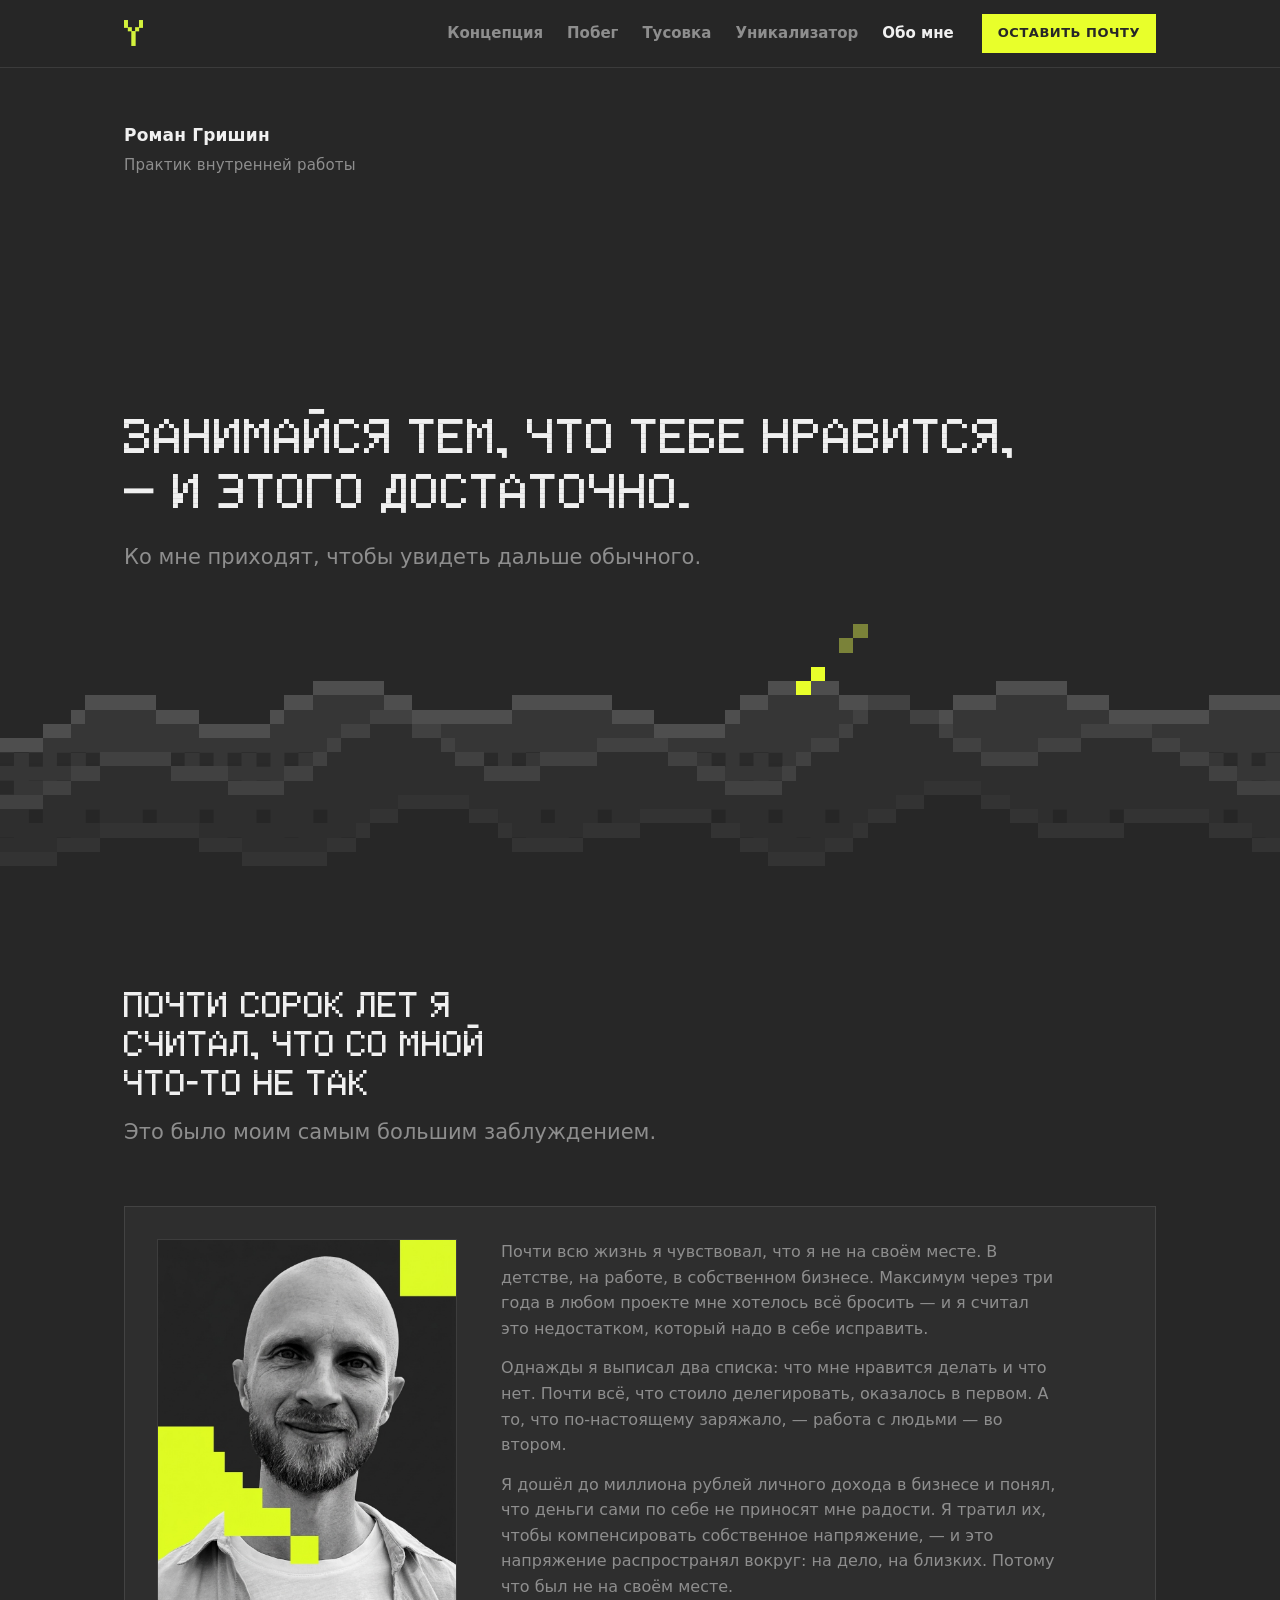
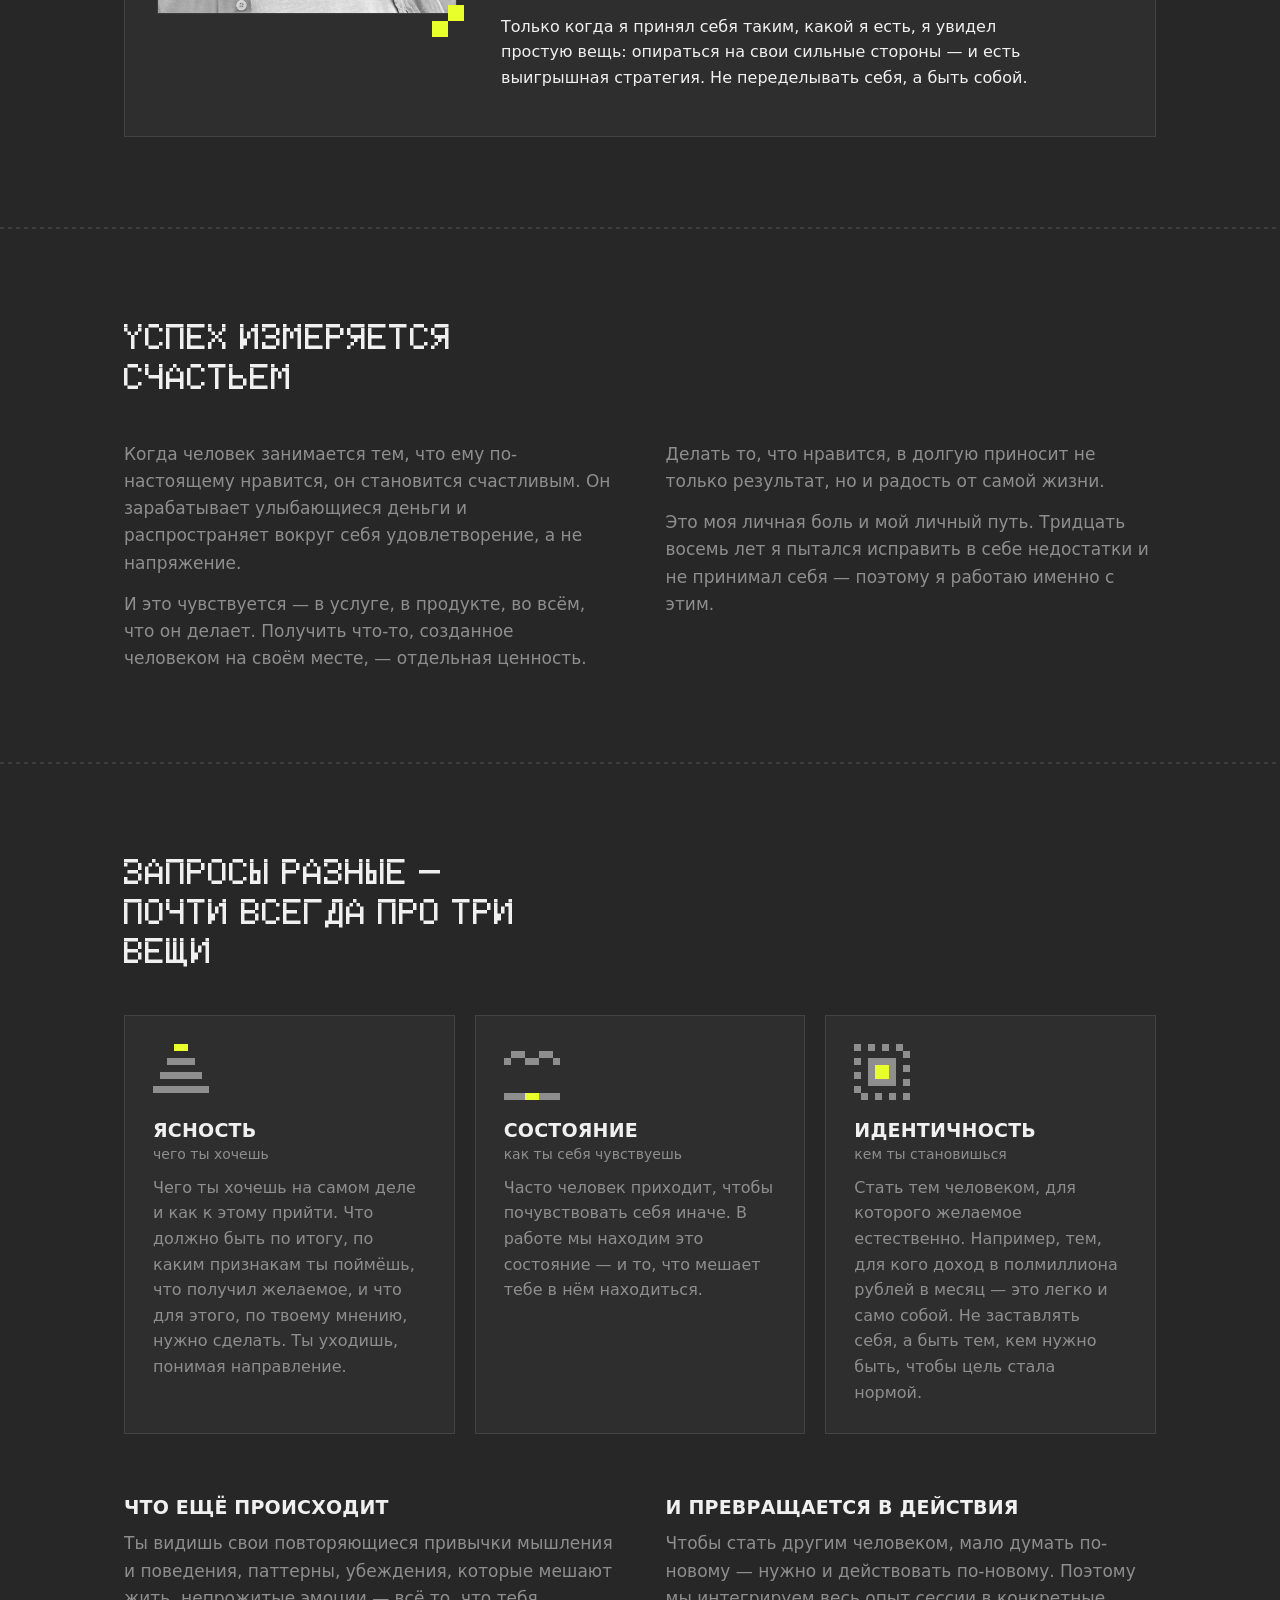
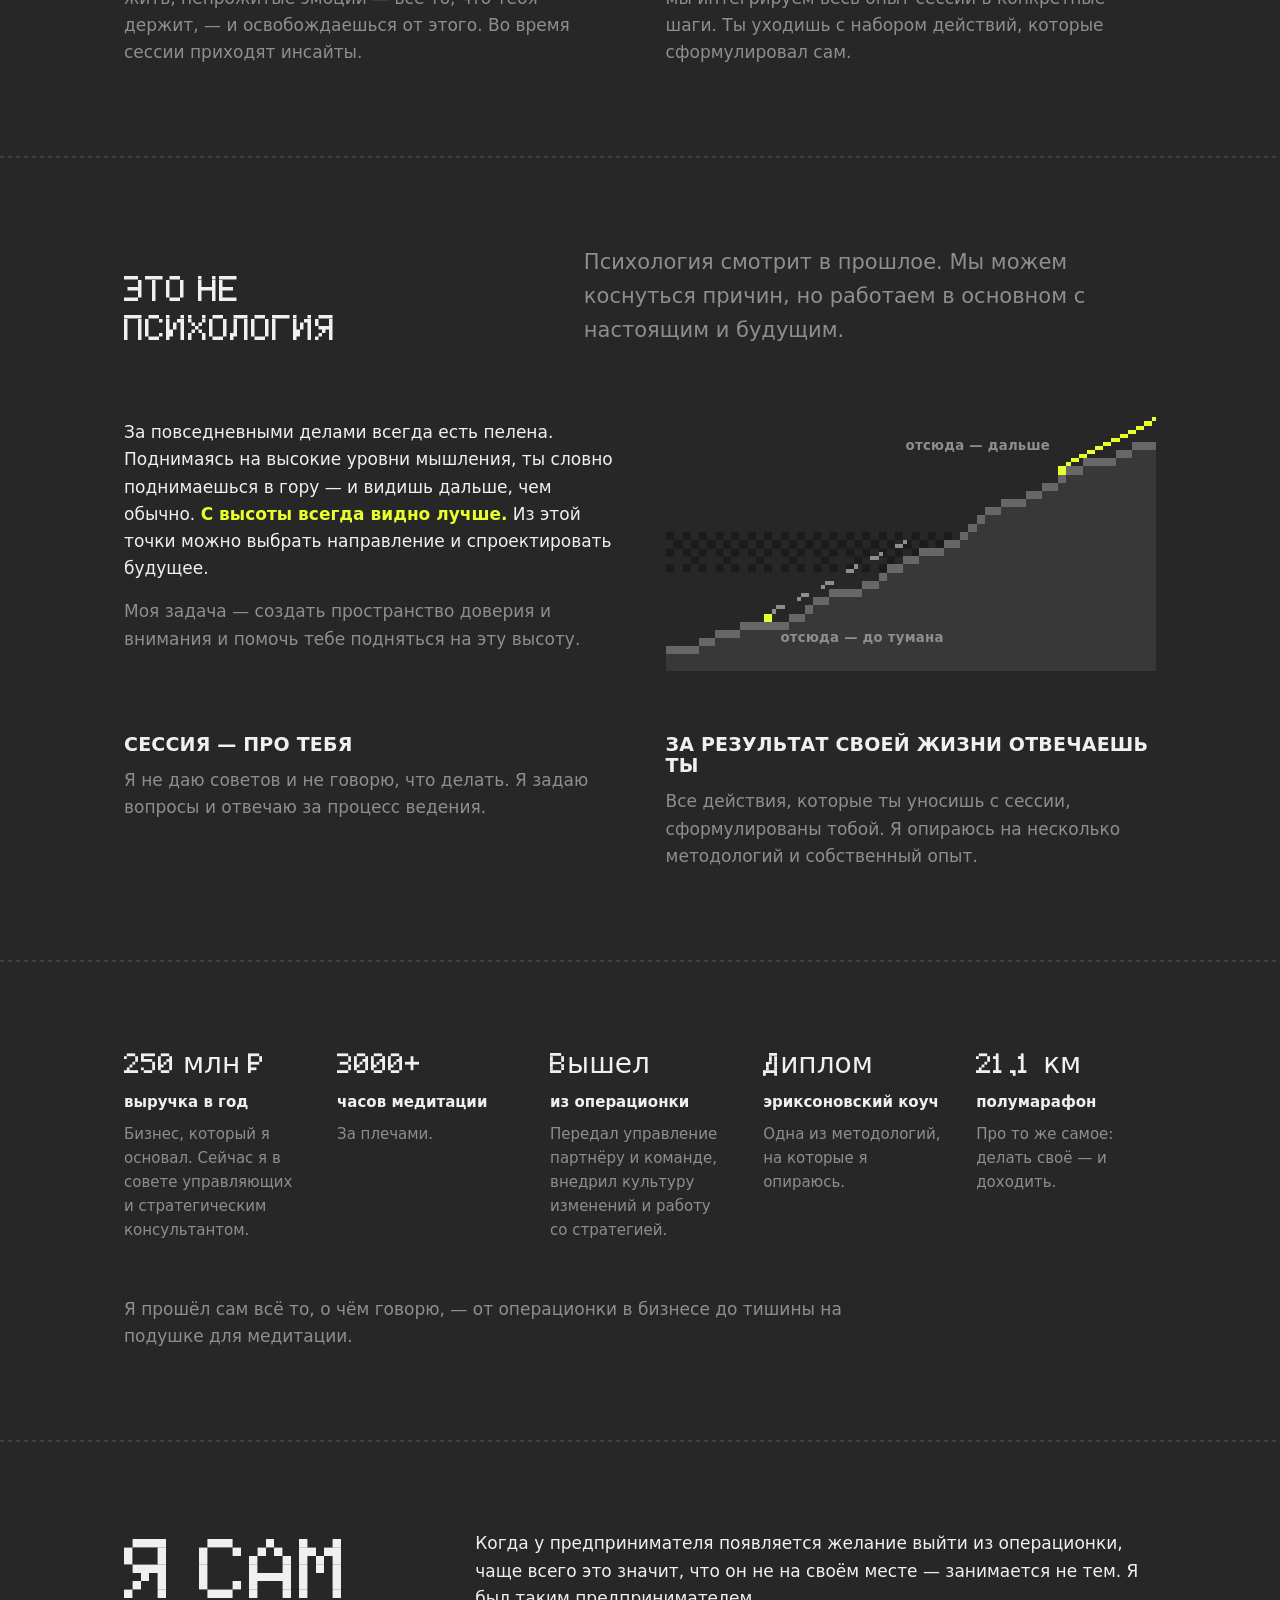
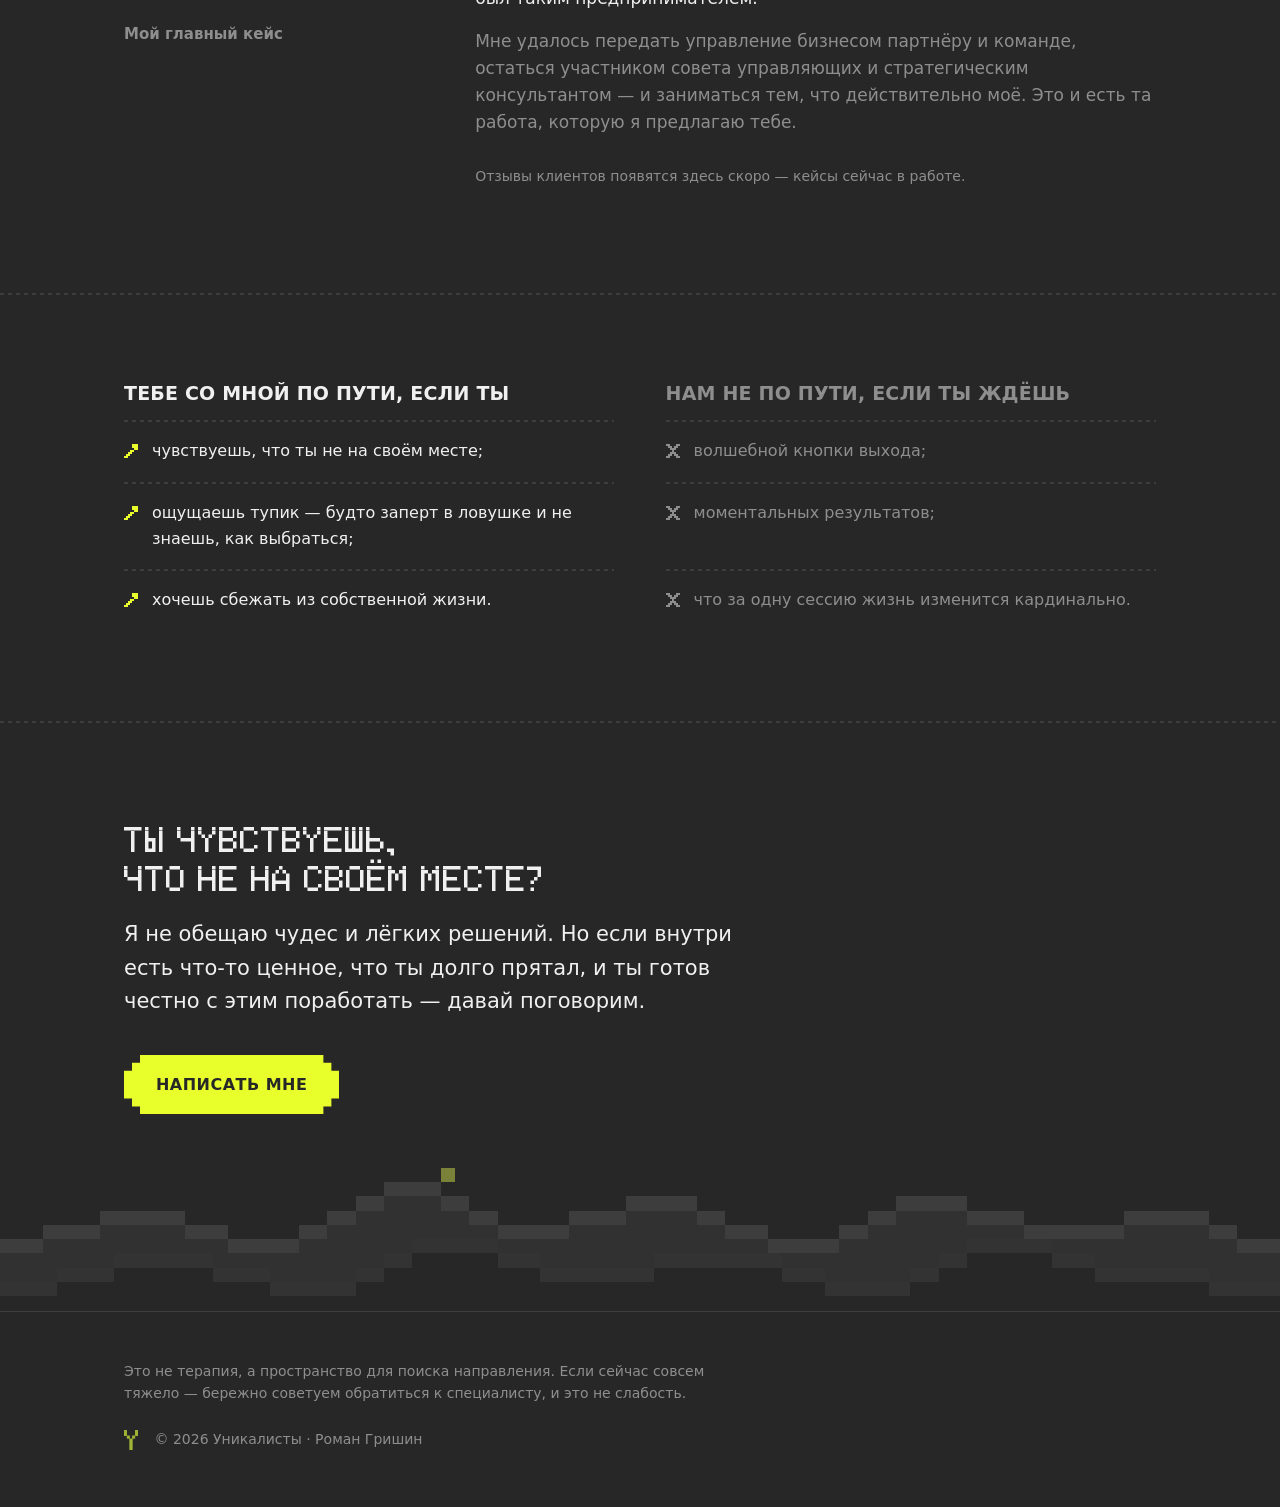
==== about.html @ 63da31bb "Свой шрифт заголовков вместо Manrope, тело — system-ui Unicalist Display: прописные кириллицы, цифры" ====
<!DOCTYPE html>
<html lang="ru">
<head>
  <meta charset="UTF-8">
  <script>document.documentElement.className += " js";</script>
  <meta name="viewport" content="width=device-width, initial-scale=1">
  <title>Как со мной можно поработать — Роман Гришин · Уникалисты</title>
  <meta name="description" content="Роман Гришин — обо мне и о том, что человек получает в работе со мной: ясность, состояние, идентичность. Без обещаний чудес.">
  <link rel="canonical" href="https://unicalist.com/about.html">
  <meta property="og:type" content="website">
  <meta property="og:site_name" content="Уникалисты">
  <meta property="og:locale" content="ru_RU">
  <meta property="og:url" content="https://unicalist.com/about.html">
  <meta property="og:title" content="Как со мной можно поработать — Роман Гришин">
  <meta property="og:description" content="Роман Гришин — обо мне и о том, что человек получает в работе со мной: ясность, состояние, идентичность. Без обещаний чудес.">
  <meta property="og:image" content="https://unicalist.com/assets/og-about.png">
  <meta property="og:image:width" content="1200">
  <meta property="og:image:height" content="630">
  <meta property="og:image:alt" content="Занимайся тем, что тебе нравится, — и этого достаточно. Роман Гришин.">
  <meta name="twitter:card" content="summary_large_image">
  <link rel="icon" type="image/png" href="assets/y-acid.png">
  <link rel="preload" href="assets/UnicalistDisplay.woff2" as="font" type="font/woff2" crossorigin>
  <link rel="stylesheet" href="styles.css">
</head>
<body class="page-about">

  <nav class="nav" aria-label="Главная навигация">
    <div class="nav-in">
      <a class="nav-logo" href="index.html" aria-label="Уникалисты — на главную">
        <img src="assets/y-acid.png" alt="Уникалисты">
      </a>
      <button class="nav-toggle" type="button" aria-expanded="false" aria-controls="nav-links">
        <svg class="i-open" viewBox="0 0 5 5" shape-rendering="crispEdges" fill="currentColor" aria-hidden="true" focusable="false"><rect x="0" y="0" width="1" height="1"/><rect x="1" y="0" width="1" height="1"/><rect x="2" y="0" width="1" height="1"/><rect x="3" y="0" width="1" height="1"/><rect x="4" y="0" width="1" height="1"/><rect x="0" y="2" width="1" height="1"/><rect x="1" y="2" width="1" height="1"/><rect x="2" y="2" width="1" height="1"/><rect x="3" y="2" width="1" height="1"/><rect x="4" y="2" width="1" height="1"/><rect x="0" y="4" width="1" height="1"/><rect x="1" y="4" width="1" height="1"/><rect x="2" y="4" width="1" height="1"/><rect x="3" y="4" width="1" height="1"/><rect x="4" y="4" width="1" height="1"/></svg>
        <svg class="i-close" viewBox="0 0 5 5" shape-rendering="crispEdges" fill="currentColor" aria-hidden="true" focusable="false"><rect x="0" y="0" width="1" height="1"/><rect x="4" y="0" width="1" height="1"/><rect x="1" y="1" width="1" height="1"/><rect x="3" y="1" width="1" height="1"/><rect x="2" y="2" width="1" height="1"/><rect x="1" y="3" width="1" height="1"/><rect x="3" y="3" width="1" height="1"/><rect x="0" y="4" width="1" height="1"/><rect x="4" y="4" width="1" height="1"/></svg>
        <span class="sr-only">Меню</span>
      </button>
      <div class="nav-links" id="nav-links">
        <a href="index.html#concept">Концепция</a>
        <a href="index.html#escape">Побег</a>
        <a href="index.html#crew">Тусовка</a>
        <a href="index.html#unikalizator">Уникализатор</a>
        <a href="about.html" aria-current="page">Обо мне</a>
      </div>
      <a class="nav-cta" href="email.html">Оставить почту</a>
    </div>
  </nav>

  <!-- ── Шапка ──
       Плашки-надзаголовка нет: страница подписана мелким блоком слева сверху,
       заголовок стоит внизу, на горах. Разные секции начинаются по-разному. -->
  <header class="about-hero">
    <div class="about-hero__scene" aria-hidden="true">
      <svg viewBox="0 0 1440 320" preserveAspectRatio="none" shape-rendering="crispEdges" focusable="false">
<defs><pattern id="d6" width="64" height="64" patternUnits="userSpaceOnUse"><rect x="0" y="0" width="16" height="16"/><rect x="32" y="0" width="16" height="16"/><rect x="16" y="16" width="16" height="16"/><rect x="0" y="32" width="16" height="16"/><rect x="32" y="32" width="16" height="16"/><rect x="48" y="48" width="16" height="16"/></pattern><pattern id="d3" width="64" height="64" patternUnits="userSpaceOnUse"><rect x="0" y="0" width="16" height="16"/><rect x="32" y="0" width="16" height="16"/><rect x="32" y="32" width="16" height="16"/></pattern><pattern id="d1" width="64" height="64" patternUnits="userSpaceOnUse"><rect x="0" y="0" width="16" height="16"/></pattern></defs>
<path d="M0,[base64]" fill="#363636"/>
<g fill="#4e4e4e"><rect x="0" y="144" width="48" height="16"/><rect x="48" y="128" width="32" height="16"/><rect x="80" y="112" width="16" height="16"/><rect x="96" y="96" width="80" height="16"/><rect x="176" y="112" width="48" height="16"/><rect x="224" y="128" width="80" height="16"/><rect x="304" y="112" width="16" height="16"/><rect x="320" y="96" width="32" height="16"/><rect x="352" y="80" width="80" height="16"/><rect x="432" y="96" width="32" height="16"/><rect x="464" y="112" width="112" height="16"/><rect x="576" y="96" width="112" height="16"/><rect x="688" y="112" width="48" height="16"/><rect x="736" y="128" width="80" height="16"/><rect x="816" y="112" width="16" height="16"/><rect x="832" y="96" width="32" height="16"/><rect x="864" y="80" width="80" height="16"/><rect x="944" y="96" width="48" height="16"/><rect x="992" y="112" width="80" height="16"/><rect x="1072" y="96" width="48" height="16"/><rect x="1120" y="80" width="80" height="16"/><rect x="1200" y="96" width="48" height="16"/><rect x="1248" y="112" width="112" height="16"/><rect x="1360" y="96" width="80" height="16"/></g>
<g fill="#8e8e8e" opacity=".22">
<rect x="0" y="160" width="1440" height="16" fill="url(#d6)"/>
<rect x="0" y="176" width="1440" height="16" fill="url(#d3)"/>
<rect x="0" y="192" width="1440" height="16" fill="url(#d1)"/>
</g>
<path d="M0,[base64]" fill="#2e2e2e"/>
<g fill="#414141"><rect x="0" y="208" width="48" height="16"/><rect x="48" y="192" width="32" height="16"/><rect x="80" y="176" width="32" height="16"/><rect x="112" y="160" width="80" height="16"/><rect x="192" y="176" width="64" height="16"/><rect x="256" y="192" width="64" height="16"/><rect x="320" y="176" width="32" height="16"/><rect x="352" y="160" width="16" height="16"/><rect x="368" y="144" width="16" height="16"/><rect x="384" y="128" width="32" height="16"/><rect x="416" y="112" width="48" height="16"/><rect x="464" y="128" width="32" height="16"/><rect x="496" y="144" width="16" height="16"/><rect x="512" y="160" width="32" height="16"/><rect x="544" y="176" width="64" height="16"/><rect x="608" y="160" width="64" height="16"/><rect x="672" y="144" width="80" height="16"/><rect x="752" y="160" width="32" height="16"/><rect x="784" y="176" width="32" height="16"/><rect x="816" y="192" width="64" height="16"/><rect x="880" y="176" width="16" height="16"/><rect x="896" y="160" width="16" height="16"/><rect x="912" y="144" width="32" height="16"/><rect x="944" y="128" width="16" height="16"/><rect x="960" y="112" width="16" height="16"/><rect x="976" y="96" width="48" height="16"/><rect x="1024" y="112" width="32" height="16"/><rect x="1056" y="128" width="16" height="16"/><rect x="1072" y="144" width="32" height="16"/><rect x="1104" y="160" width="64" height="16"/><rect x="1168" y="144" width="48" height="16"/><rect x="1216" y="128" width="80" height="16"/><rect x="1296" y="144" width="32" height="16"/><rect x="1328" y="160" width="32" height="16"/><rect x="1360" y="176" width="32" height="16"/><rect x="1392" y="192" width="48" height="16"/></g>
<g fill="#8e8e8e" opacity=".16">
<rect x="0" y="224" width="1440" height="16" fill="url(#d3)"/>
<rect x="0" y="240" width="1440" height="16" fill="url(#d1)"/>
</g>
<path d="M0,[base64]" fill="#272727"/>
<g fill="#333333"><rect x="0" y="272" width="64" height="16"/><rect x="64" y="256" width="48" height="16"/><rect x="112" y="240" width="112" height="16"/><rect x="224" y="256" width="48" height="16"/><rect x="272" y="272" width="96" height="16"/><rect x="368" y="256" width="32" height="16"/><rect x="400" y="240" width="16" height="16"/><rect x="416" y="224" width="32" height="16"/><rect x="448" y="208" width="80" height="16"/><rect x="528" y="224" width="32" height="16"/><rect x="560" y="240" width="16" height="16"/><rect x="576" y="256" width="80" height="16"/><rect x="656" y="240" width="64" height="16"/><rect x="720" y="224" width="80" height="16"/><rect x="800" y="240" width="32" height="16"/><rect x="832" y="256" width="32" height="16"/><rect x="864" y="272" width="64" height="16"/><rect x="928" y="256" width="32" height="16"/><rect x="960" y="240" width="16" height="16"/><rect x="976" y="224" width="32" height="16"/><rect x="1008" y="208" width="32" height="16"/><rect x="1040" y="192" width="64" height="16"/><rect x="1104" y="208" width="32" height="16"/><rect x="1136" y="224" width="32" height="16"/><rect x="1168" y="240" width="96" height="16"/><rect x="1264" y="224" width="96" height="16"/><rect x="1360" y="240" width="48" height="16"/><rect x="1408" y="256" width="32" height="16"/></g>
<g fill="#e8ff2b"><rect x="896" y="80" width="16" height="16"/><rect x="912" y="64" width="16" height="16"/></g>
<g fill="#7a8239"><rect x="944" y="32" width="16" height="16"/><rect x="960" y="16" width="16" height="16"/><rect x="992" y="-16" width="16" height="16"/></g>
      </svg>
    </div>
    <div class="wrap about-hero__in">
      <p class="about-hero__mark">Роман Гришин<span>Практик внутренней работы</span></p>
      <div class="about-hero__body">
        <h1>Занимайся тем, что тебе нравится,<br>— и этого достаточно.</h1>
        <p class="lead">Ко мне приходят, чтобы увидеть дальше обычного.</p>
      </div>
    </div>
  </header>

  <!-- Обо мне: секция открывается самой фразой, без надзаголовка -->
  <section class="section" id="me">
    <div class="wrap">
      <h2 class="statement">Почти сорок лет я считал, что со мной что-то не так</h2>
      <p class="lead muted statement-after">Это было моим самым большим заблуждением.</p>

      <div class="about">
        <div class="about-photo">
          <img src="assets/roman.jpg" alt="Роман Гришин" width="960" height="1200">
        </div>
        <div class="about-text">
          <p>Почти всю жизнь я чувствовал, что я не на своём месте. В детстве, на работе, в собственном бизнесе. Максимум через три года в любом проекте мне хотелось всё бросить — и я считал это недостатком, который надо в себе исправить.</p>
          <p>Однажды я выписал два списка: что мне нравится делать и что нет. Почти всё, что стоило делегировать, оказалось в первом. А то, что по-настоящему заряжало, — работа с людьми — во втором.</p>
          <p>Я дошёл до миллиона рублей личного дохода в бизнесе и понял, что деньги сами по себе не приносят мне радости. Я тратил их, чтобы компенсировать собственное напряжение, — и это напряжение распространял вокруг: на дело, на близких. Потому что был не на своём месте.</p>
          <p>Только когда я принял себя таким, какой я есть, я увидел простую вещь: опираться на свои сильные стороны — и есть выигрышная стратегия. Не переделывать себя, а быть собой.</p>
        </div>
      </div>
    </div>
  </section>

  <!-- Во что я верю: вход — две колонки текста под одной крупной фразой -->
  <section class="section">
    <div class="wrap">
      <h2 class="statement statement--wide">Успех измеряется счастьем</h2>
      <div class="col2 col2--belief">
        <div>
          <p>Когда человек занимается тем, что ему по-настоящему нравится, он становится счастливым. Он зарабатывает улыбающиеся деньги и распространяет вокруг себя удовлетворение, а не напряжение.</p>
          <p>И это чувствуется — в услуге, в продукте, во всём, что он делает. Получить что-то, созданное человеком на своём месте, — отдельная ценность.</p>
        </div>
        <div>
          <p>Делать то, что нравится, в долгую приносит не только результат, но и радость от самой жизни.</p>
          <p>Это моя личная боль и мой личный путь. Тридцать восемь лет я пытался исправить в себе недостатки и не принимал себя — поэтому я работаю именно с этим.</p>
        </div>
      </div>
    </div>
  </section>

  <!-- Три вещи: вход — сразу карточки, фраза уходит вправо от них -->
  <section class="section">
    <div class="wrap">
      <div class="three-open">
        <h2>Запросы разные — почти всегда про три вещи</h2>
      </div>

      <div class="grid grid--3">
        <div class="card">
          <svg class="mark" viewBox="0 0 64 64" shape-rendering="crispEdges" aria-hidden="true" focusable="false"><g fill="currentColor"><rect x="16" y="16" width="8" height="8"/><rect x="24" y="16" width="8" height="8"/><rect x="32" y="16" width="8" height="8"/><rect x="40" y="16" width="8" height="8"/><rect x="8" y="32" width="8" height="8"/><rect x="16" y="32" width="8" height="8"/><rect x="24" y="32" width="8" height="8"/><rect x="32" y="32" width="8" height="8"/><rect x="40" y="32" width="8" height="8"/><rect x="48" y="32" width="8" height="8"/><rect x="0" y="48" width="8" height="8"/><rect x="8" y="48" width="8" height="8"/><rect x="16" y="48" width="8" height="8"/><rect x="24" y="48" width="8" height="8"/><rect x="32" y="48" width="8" height="8"/><rect x="40" y="48" width="8" height="8"/><rect x="48" y="48" width="8" height="8"/><rect x="56" y="48" width="8" height="8"/></g><g fill="#e8ff2b"><rect x="24" y="0" width="8" height="8"/><rect x="32" y="0" width="8" height="8"/></g></svg>
          <h3>Ясность<span>чего ты хочешь</span></h3>
          <p>Чего ты хочешь на самом деле и как к этому прийти. Что должно быть по итогу, по каким признакам ты поймёшь, что получил желаемое, и что для этого, по твоему мнению, нужно сделать. Ты уходишь, понимая направление.</p>
        </div>
        <div class="card">
          <svg class="mark" viewBox="0 0 64 64" shape-rendering="crispEdges" aria-hidden="true" focusable="false"><g fill="currentColor"><rect x="8" y="8" width="8" height="8"/><rect x="16" y="8" width="8" height="8"/><rect x="40" y="8" width="8" height="8"/><rect x="48" y="8" width="8" height="8"/><rect x="0" y="16" width="8" height="8"/><rect x="24" y="16" width="8" height="8"/><rect x="32" y="16" width="8" height="8"/><rect x="56" y="16" width="8" height="8"/><rect x="0" y="56" width="8" height="8"/><rect x="8" y="56" width="8" height="8"/><rect x="16" y="56" width="8" height="8"/><rect x="40" y="56" width="8" height="8"/><rect x="48" y="56" width="8" height="8"/><rect x="56" y="56" width="8" height="8"/></g><g fill="#e8ff2b"><rect x="24" y="56" width="8" height="8"/><rect x="32" y="56" width="8" height="8"/></g></svg>
          <h3>Состояние<span>как ты себя чувствуешь</span></h3>
          <p>Часто человек приходит, чтобы почувствовать себя иначе. В работе мы находим это состояние — и то, что мешает тебе в нём находиться.</p>
        </div>
        <div class="card">
          <svg class="mark" viewBox="0 0 64 64" shape-rendering="crispEdges" aria-hidden="true" focusable="false"><g fill="currentColor"><rect x="0" y="0" width="8" height="8"/><rect x="0" y="16" width="8" height="8"/><rect x="0" y="32" width="8" height="8"/><rect x="0" y="48" width="8" height="8"/><rect x="8" y="56" width="8" height="8"/><rect x="16" y="0" width="8" height="8"/><rect x="16" y="16" width="8" height="8"/><rect x="16" y="24" width="8" height="8"/><rect x="16" y="32" width="8" height="8"/><rect x="16" y="40" width="8" height="8"/><rect x="24" y="16" width="8" height="8"/><rect x="24" y="40" width="8" height="8"/><rect x="24" y="56" width="8" height="8"/><rect x="32" y="0" width="8" height="8"/><rect x="32" y="16" width="8" height="8"/><rect x="32" y="40" width="8" height="8"/><rect x="40" y="16" width="8" height="8"/><rect x="40" y="24" width="8" height="8"/><rect x="40" y="32" width="8" height="8"/><rect x="40" y="40" width="8" height="8"/><rect x="40" y="56" width="8" height="8"/><rect x="48" y="0" width="8" height="8"/><rect x="56" y="8" width="8" height="8"/><rect x="56" y="24" width="8" height="8"/><rect x="56" y="40" width="8" height="8"/><rect x="56" y="56" width="8" height="8"/></g><g fill="#e8ff2b"><rect x="24" y="24" width="8" height="8"/><rect x="24" y="32" width="8" height="8"/><rect x="32" y="24" width="8" height="8"/><rect x="32" y="32" width="8" height="8"/></g></svg>
          <h3>Идентичность<span>кем ты становишься</span></h3>
          <p>Стать тем человеком, для которого желаемое естественно. Например, тем, для кого доход в полмиллиона рублей в месяц — это легко и само собой. Не заставлять себя, а быть тем, кем нужно быть, чтобы цель стала нормой.</p>
        </div>
      </div>

      <div class="col2 col2--after">
        <div>
          <h3>Что ещё происходит</h3>
          <p>Ты видишь свои повторяющиеся привычки мышления и поведения, паттерны, убеждения, которые мешают жить, непрожитые эмоции — всё то, что тебя держит, — и освобождаешься от этого. Во время сессии приходят инсайты.</p>
        </div>
        <div>
          <h3>И превращается в действия</h3>
          <p>Чтобы стать другим человеком, мало думать по-новому — нужно и действовать по-новому. Поэтому мы интегрируем весь опыт сессии в конкретные шаги. Ты уходишь с набором действий, которые сформулировал сам.</p>
        </div>
      </div>
    </div>
  </section>

  <!-- Это не психология: вход — отрицание слева, пояснение справа на одной линии -->
  <section class="section">
    <div class="wrap">
      <div class="deny">
        <h2>Это не психология</h2>
        <p class="lead muted">Психология смотрит в прошлое. Мы можем коснуться причин, но работаем в основном с настоящим и будущим.</p>
      </div>

      <div class="view">
        <div class="view-text">
          <p>За повседневными делами всегда есть пелена. Поднимаясь на высокие уровни мышления, ты словно поднимаешься в гору — и видишь дальше, чем обычно. <strong>С высоты всегда видно лучше.</strong> Из этой точки можно выбрать направление и спроектировать будущее.</p>
          <p>Моя задача — создать пространство доверия и внимания и помочь тебе подняться на эту высоту.</p>
        </div>
        <figure class="view-fig">
          <svg viewBox="0 0 480 264" shape-rendering="crispEdges" role="img" aria-label="Схема: из нижней точки взгляд упирается в полосу тумана, с высоты уходит за горизонт.">
<defs><pattern id="vd9" width="32" height="32" patternUnits="userSpaceOnUse"><rect x="0" y="0" width="8" height="8"/><rect x="8" y="0" width="8" height="8"/><rect x="16" y="0" width="8" height="8"/><rect x="8" y="8" width="8" height="8"/><rect x="24" y="8" width="8" height="8"/><rect x="0" y="16" width="8" height="8"/><rect x="16" y="16" width="8" height="8"/><rect x="8" y="24" width="8" height="8"/><rect x="24" y="24" width="8" height="8"/></pattern><pattern id="vd6" width="32" height="32" patternUnits="userSpaceOnUse"><rect x="0" y="0" width="8" height="8"/><rect x="16" y="0" width="8" height="8"/><rect x="8" y="8" width="8" height="8"/><rect x="0" y="16" width="8" height="8"/><rect x="16" y="16" width="8" height="8"/><rect x="24" y="24" width="8" height="8"/></pattern><pattern id="vd3" width="32" height="32" patternUnits="userSpaceOnUse"><rect x="0" y="0" width="8" height="8"/><rect x="16" y="0" width="8" height="8"/><rect x="16" y="16" width="8" height="8"/></pattern><pattern id="vd1" width="32" height="32" patternUnits="userSpaceOnUse"><rect x="0" y="0" width="8" height="8"/></pattern></defs>
<g fill="currentColor" opacity=".3">
<rect x="0" y="112" width="480" height="8" fill="url(#vd1)"/>
<rect x="0" y="120" width="480" height="8" fill="url(#vd3)"/>
<rect x="0" y="128" width="480" height="8" fill="url(#vd6)"/>
<rect x="0" y="136" width="480" height="8" fill="url(#vd9)"/>
<rect x="0" y="144" width="480" height="8" fill="url(#vd9)"/>
<rect x="0" y="152" width="480" height="8" fill="url(#vd6)"/>
<rect x="0" y="160" width="480" height="8" fill="url(#vd3)"/>
<rect x="0" y="168" width="480" height="8" fill="url(#vd1)"/>
</g>
<path d="M0,[base64]" fill="#272727"/>
<path d="M0,[base64]" fill="currentColor" opacity=".16"/>
<g fill="currentColor" opacity=".55"><rect x="0" y="240" width="32" height="8"/><rect x="32" y="232" width="16" height="8"/><rect x="48" y="224" width="24" height="8"/><rect x="72" y="216" width="48" height="8"/><rect x="120" y="208" width="16" height="8"/><rect x="136" y="200" width="8" height="8"/><rect x="144" y="192" width="16" height="8"/><rect x="160" y="184" width="32" height="8"/><rect x="192" y="176" width="16" height="8"/><rect x="208" y="168" width="8" height="8"/><rect x="216" y="160" width="16" height="8"/><rect x="232" y="152" width="16" height="8"/><rect x="248" y="144" width="24" height="8"/><rect x="272" y="136" width="16" height="8"/><rect x="288" y="128" width="8" height="8"/><rect x="296" y="120" width="8" height="8"/><rect x="304" y="112" width="8" height="8"/><rect x="312" y="104" width="16" height="8"/><rect x="328" y="96" width="24" height="8"/><rect x="352" y="88" width="16" height="8"/><rect x="368" y="80" width="16" height="8"/><rect x="384" y="72" width="8" height="8"/><rect x="392" y="64" width="16" height="8"/><rect x="408" y="56" width="32" height="8"/><rect x="440" y="48" width="16" height="8"/><rect x="456" y="40" width="24" height="8"/></g>
<g fill="#e8ff2b"><rect x="96" y="208" width="8" height="8"/></g>
<g fill="currentColor"><rect x="104" y="204" width="4" height="4"/><rect x="108" y="200" width="4" height="4"/><rect x="112" y="200" width="4" height="4"/><rect x="128" y="192" width="4" height="4"/><rect x="132" y="188" width="4" height="4"/><rect x="136" y="188" width="4" height="4"/><rect x="152" y="180" width="4" height="4"/><rect x="156" y="176" width="4" height="4"/><rect x="160" y="176" width="4" height="4"/><rect x="176" y="164" width="4" height="4"/><rect x="180" y="164" width="4" height="4"/><rect x="184" y="160" width="4" height="4"/><rect x="200" y="152" width="4" height="4"/><rect x="204" y="152" width="4" height="4"/><rect x="208" y="148" width="4" height="4"/><rect x="224" y="140" width="4" height="4"/><rect x="228" y="140" width="4" height="4"/><rect x="232" y="136" width="4" height="4"/></g>
<g fill="#e8ff2b"><rect x="384" y="64" width="8" height="8"/></g>
<g fill="#e8ff2b"><rect x="392" y="60" width="4" height="4"/><rect x="396" y="56" width="4" height="4"/><rect x="400" y="56" width="4" height="4"/><rect x="404" y="52" width="4" height="4"/><rect x="408" y="52" width="4" height="4"/><rect x="412" y="48" width="4" height="4"/><rect x="416" y="48" width="4" height="4"/><rect x="420" y="44" width="4" height="4"/><rect x="424" y="44" width="4" height="4"/><rect x="428" y="40" width="4" height="4"/><rect x="432" y="40" width="4" height="4"/><rect x="436" y="36" width="4" height="4"/><rect x="440" y="36" width="4" height="4"/><rect x="444" y="32" width="4" height="4"/><rect x="448" y="32" width="4" height="4"/><rect x="452" y="28" width="4" height="4"/><rect x="456" y="28" width="4" height="4"/><rect x="460" y="24" width="4" height="4"/><rect x="464" y="24" width="4" height="4"/><rect x="468" y="20" width="4" height="4"/><rect x="472" y="20" width="4" height="4"/><rect x="476" y="16" width="4" height="4"/></g>
            <text class="view-lbl" x="112" y="236">отсюда — до тумана</text>
            <text class="view-lbl" x="376" y="48" text-anchor="end">отсюда — дальше</text>
          </svg>
        </figure>
      </div>

      <div class="col2 col2--after">
        <div>
          <h3>Сессия — про тебя</h3>
          <p>Я не даю советов и не говорю, что делать. Я задаю вопросы и отвечаю за процесс ведения.</p>
        </div>
        <div>
          <h3>За результат своей жизни отвечаешь ты</h3>
          <p>Все действия, которые ты уносишь с сессии, сформулированы тобой. Я опираюсь на несколько методологий и собственный опыт.</p>
        </div>
      </div>
    </div>
  </section>

  <!-- Факты: заголовка нет вообще, секция открывается самими цифрами -->
  <section class="section">
    <div class="wrap">
      <div class="facts">
        <div class="fact"><span class="fact-n">250 млн ₽</span><span class="fact-k">выручка в год</span><p>Бизнес, который я основал. Сейчас я в совете управляющих и стратегическим консультантом.</p></div>
        <div class="fact"><span class="fact-n">3000+</span><span class="fact-k">часов медитации</span><p>За плечами.</p></div>
        <div class="fact"><span class="fact-n">Вышел</span><span class="fact-k">из операционки</span><p>Передал управление партнёру и команде, внедрил культуру изменений и работу со стратегией.</p></div>
        <div class="fact"><span class="fact-n">Диплом</span><span class="fact-k">эриксоновский коуч</span><p>Одна из методологий, на которые я опираюсь.</p></div>
        <div class="fact"><span class="fact-n">21,1 км</span><span class="fact-k">полумарафон</span><p>Про то же самое: делать своё — и доходить.</p></div>
      </div>
      <p class="facts-foot">Я прошёл сам всё то, о чём говорю, — от операционки в бизнесе до тишины на подушке для медитации.</p>
    </div>
  </section>

  <!-- Кейс: вход — огромные два слова, подпись под ними -->
  <section class="section">
    <div class="wrap">
      <div class="case">
        <div class="case-head">
          <h2>Я сам</h2>
          <p class="case-k">Мой главный кейс</p>
        </div>
        <div class="case-text">
          <p>Когда у предпринимателя появляется желание выйти из операционки, чаще всего это значит, что он не на своём месте — занимается не тем. Я был таким предпринимателем.</p>
          <p>Мне удалось передать управление бизнесом партнёру и команде, остаться участником совета управляющих и стратегическим консультантом — и заниматься тем, что действительно моё. Это и есть та работа, которую я предлагаю тебе.</p>
          <!-- Секция отзывов снята до сбора разрешений у авторов.
               Вернуть: git revert 3b298b6 6692b50 — или взять разметку из этих коммитов. -->
          <p class="case-note">Отзывы клиентов появятся здесь скоро — кейсы сейчас в работе.</p>
        </div>
      </div>
    </div>
  </section>

  <!-- Кому по пути: заголовка секции нет, сразу две колонки -->
  <section class="section">
    <div class="wrap">
      <div class="fit">
        <h3 class="fit-h">Тебе со мной по пути, если ты</h3>
        <h3 class="fit-h fit-h--no">Нам не по пути, если ты ждёшь</h3>
        <div class="fit-i fit-i--yes"><svg viewBox="0 0 7 7" shape-rendering="crispEdges" fill="currentColor" aria-hidden="true" focusable="false"><rect x="4" y="0" width="1" height="1"/><rect x="5" y="0" width="1" height="1"/><rect x="6" y="0" width="1" height="1"/><rect x="4" y="1" width="1" height="1"/><rect x="5" y="1" width="1" height="1"/><rect x="6" y="1" width="1" height="1"/><rect x="5" y="2" width="1" height="1"/><rect x="6" y="2" width="1" height="1"/><rect x="3" y="3" width="1" height="1"/><rect x="4" y="3" width="1" height="1"/><rect x="2" y="4" width="1" height="1"/><rect x="3" y="4" width="1" height="1"/><rect x="1" y="5" width="1" height="1"/><rect x="2" y="5" width="1" height="1"/><rect x="0" y="6" width="1" height="1"/><rect x="1" y="6" width="1" height="1"/></svg><p>чувствуешь, что ты не на своём месте;</p></div>
        <div class="fit-i fit-i--no"><svg viewBox="0 0 7 7" shape-rendering="crispEdges" fill="currentColor" aria-hidden="true" focusable="false"><rect x="0" y="0" width="1" height="1"/><rect x="1" y="0" width="1" height="1"/><rect x="5" y="0" width="1" height="1"/><rect x="6" y="0" width="1" height="1"/><rect x="1" y="1" width="1" height="1"/><rect x="2" y="1" width="1" height="1"/><rect x="4" y="1" width="1" height="1"/><rect x="5" y="1" width="1" height="1"/><rect x="2" y="2" width="1" height="1"/><rect x="3" y="2" width="1" height="1"/><rect x="4" y="2" width="1" height="1"/><rect x="3" y="3" width="1" height="1"/><rect x="2" y="4" width="1" height="1"/><rect x="3" y="4" width="1" height="1"/><rect x="4" y="4" width="1" height="1"/><rect x="1" y="5" width="1" height="1"/><rect x="2" y="5" width="1" height="1"/><rect x="4" y="5" width="1" height="1"/><rect x="5" y="5" width="1" height="1"/><rect x="0" y="6" width="1" height="1"/><rect x="1" y="6" width="1" height="1"/><rect x="5" y="6" width="1" height="1"/><rect x="6" y="6" width="1" height="1"/></svg><p>волшебной кнопки выхода;</p></div>
        <div class="fit-i fit-i--yes"><svg viewBox="0 0 7 7" shape-rendering="crispEdges" fill="currentColor" aria-hidden="true" focusable="false"><rect x="4" y="0" width="1" height="1"/><rect x="5" y="0" width="1" height="1"/><rect x="6" y="0" width="1" height="1"/><rect x="4" y="1" width="1" height="1"/><rect x="5" y="1" width="1" height="1"/><rect x="6" y="1" width="1" height="1"/><rect x="5" y="2" width="1" height="1"/><rect x="6" y="2" width="1" height="1"/><rect x="3" y="3" width="1" height="1"/><rect x="4" y="3" width="1" height="1"/><rect x="2" y="4" width="1" height="1"/><rect x="3" y="4" width="1" height="1"/><rect x="1" y="5" width="1" height="1"/><rect x="2" y="5" width="1" height="1"/><rect x="0" y="6" width="1" height="1"/><rect x="1" y="6" width="1" height="1"/></svg><p>ощущаешь тупик — будто заперт в ловушке и не знаешь, как выбраться;</p></div>
        <div class="fit-i fit-i--no"><svg viewBox="0 0 7 7" shape-rendering="crispEdges" fill="currentColor" aria-hidden="true" focusable="false"><rect x="0" y="0" width="1" height="1"/><rect x="1" y="0" width="1" height="1"/><rect x="5" y="0" width="1" height="1"/><rect x="6" y="0" width="1" height="1"/><rect x="1" y="1" width="1" height="1"/><rect x="2" y="1" width="1" height="1"/><rect x="4" y="1" width="1" height="1"/><rect x="5" y="1" width="1" height="1"/><rect x="2" y="2" width="1" height="1"/><rect x="3" y="2" width="1" height="1"/><rect x="4" y="2" width="1" height="1"/><rect x="3" y="3" width="1" height="1"/><rect x="2" y="4" width="1" height="1"/><rect x="3" y="4" width="1" height="1"/><rect x="4" y="4" width="1" height="1"/><rect x="1" y="5" width="1" height="1"/><rect x="2" y="5" width="1" height="1"/><rect x="4" y="5" width="1" height="1"/><rect x="5" y="5" width="1" height="1"/><rect x="0" y="6" width="1" height="1"/><rect x="1" y="6" width="1" height="1"/><rect x="5" y="6" width="1" height="1"/><rect x="6" y="6" width="1" height="1"/></svg><p>моментальных результатов;</p></div>
        <div class="fit-i fit-i--yes"><svg viewBox="0 0 7 7" shape-rendering="crispEdges" fill="currentColor" aria-hidden="true" focusable="false"><rect x="4" y="0" width="1" height="1"/><rect x="5" y="0" width="1" height="1"/><rect x="6" y="0" width="1" height="1"/><rect x="4" y="1" width="1" height="1"/><rect x="5" y="1" width="1" height="1"/><rect x="6" y="1" width="1" height="1"/><rect x="5" y="2" width="1" height="1"/><rect x="6" y="2" width="1" height="1"/><rect x="3" y="3" width="1" height="1"/><rect x="4" y="3" width="1" height="1"/><rect x="2" y="4" width="1" height="1"/><rect x="3" y="4" width="1" height="1"/><rect x="1" y="5" width="1" height="1"/><rect x="2" y="5" width="1" height="1"/><rect x="0" y="6" width="1" height="1"/><rect x="1" y="6" width="1" height="1"/></svg><p>хочешь сбежать из собственной жизни.</p></div>
        <div class="fit-i fit-i--no"><svg viewBox="0 0 7 7" shape-rendering="crispEdges" fill="currentColor" aria-hidden="true" focusable="false"><rect x="0" y="0" width="1" height="1"/><rect x="1" y="0" width="1" height="1"/><rect x="5" y="0" width="1" height="1"/><rect x="6" y="0" width="1" height="1"/><rect x="1" y="1" width="1" height="1"/><rect x="2" y="1" width="1" height="1"/><rect x="4" y="1" width="1" height="1"/><rect x="5" y="1" width="1" height="1"/><rect x="2" y="2" width="1" height="1"/><rect x="3" y="2" width="1" height="1"/><rect x="4" y="2" width="1" height="1"/><rect x="3" y="3" width="1" height="1"/><rect x="2" y="4" width="1" height="1"/><rect x="3" y="4" width="1" height="1"/><rect x="4" y="4" width="1" height="1"/><rect x="1" y="5" width="1" height="1"/><rect x="2" y="5" width="1" height="1"/><rect x="4" y="5" width="1" height="1"/><rect x="5" y="5" width="1" height="1"/><rect x="0" y="6" width="1" height="1"/><rect x="1" y="6" width="1" height="1"/><rect x="5" y="6" width="1" height="1"/><rect x="6" y="6" width="1" height="1"/></svg><p>что за одну сессию жизнь изменится кардинально.</p></div>
      </div>
    </div>
  </section>

  <!-- Приглашение -->
  <section class="invite">
    <div class="invite__horizon" aria-hidden="true">
      <svg viewBox="0 0 1440 160" preserveAspectRatio="none" shape-rendering="crispEdges" focusable="false">
<defs><pattern id="hd3" width="64" height="64" patternUnits="userSpaceOnUse"><rect x="0" y="0" width="16" height="16"/><rect x="32" y="0" width="16" height="16"/><rect x="32" y="32" width="16" height="16"/></pattern><pattern id="hd1" width="64" height="64" patternUnits="userSpaceOnUse"><rect x="0" y="0" width="16" height="16"/></pattern></defs>
<path d="M0,[base64]" fill="#313131"/>
<g fill="#3d3d3d"><rect x="0" y="80" width="48" height="16"/><rect x="48" y="64" width="64" height="16"/><rect x="112" y="48" width="96" height="16"/><rect x="208" y="64" width="48" height="16"/><rect x="256" y="80" width="80" height="16"/><rect x="336" y="64" width="32" height="16"/><rect x="368" y="48" width="32" height="16"/><rect x="400" y="32" width="32" height="16"/><rect x="432" y="16" width="64" height="16"/><rect x="496" y="32" width="32" height="16"/><rect x="528" y="48" width="32" height="16"/><rect x="560" y="64" width="80" height="16"/><rect x="640" y="48" width="64" height="16"/><rect x="704" y="32" width="80" height="16"/><rect x="784" y="48" width="32" height="16"/><rect x="816" y="64" width="48" height="16"/><rect x="864" y="80" width="80" height="16"/><rect x="944" y="64" width="32" height="16"/><rect x="976" y="48" width="32" height="16"/><rect x="1008" y="32" width="80" height="16"/><rect x="1088" y="48" width="64" height="16"/><rect x="1152" y="64" width="112" height="16"/><rect x="1264" y="48" width="96" height="16"/><rect x="1360" y="64" width="32" height="16"/><rect x="1392" y="80" width="48" height="16"/></g>
<g fill="#8e8e8e" opacity=".14">
<rect x="0" y="80" width="1440" height="16" fill="url(#hd3)"/>
<rect x="0" y="96" width="1440" height="16" fill="url(#hd1)"/>
</g>
<path d="M0,[base64]" fill="#272727"/>
<g fill="#333333"><rect x="0" y="128" width="64" height="16"/><rect x="64" y="112" width="64" height="16"/><rect x="128" y="96" width="112" height="16"/><rect x="240" y="112" width="64" height="16"/><rect x="304" y="128" width="96" height="16"/><rect x="400" y="112" width="32" height="16"/><rect x="432" y="96" width="32" height="16"/><rect x="464" y="80" width="96" height="16"/><rect x="560" y="96" width="48" height="16"/><rect x="608" y="112" width="128" height="16"/><rect x="736" y="96" width="144" height="16"/><rect x="880" y="112" width="48" height="16"/><rect x="928" y="128" width="96" height="16"/><rect x="1024" y="112" width="32" height="16"/><rect x="1056" y="96" width="32" height="16"/><rect x="1088" y="80" width="96" height="16"/><rect x="1184" y="96" width="48" height="16"/><rect x="1232" y="112" width="128" height="16"/><rect x="1360" y="128" width="80" height="16"/></g>
<g fill="#7a8239"><rect x="496" y="0" width="16" height="16"/></g>
      </svg>
    </div>
    <div class="wrap">
      <h2><span class="ln">Ты чувствуешь,</span> <span class="ln">что не на своём месте?</span></h2>
      <p class="lead">Я не обещаю чудес и лёгких решений. Но если внутри есть что-то ценное, что ты долго прятал, и ты готов честно с этим поработать — давай поговорим.</p>
      <a class="btn" href="https://t.me/rmgrishin" target="_blank" rel="noopener">Написать мне</a>
    </div>
  </section>

  <footer class="footer">
    <div class="wrap">
      <p class="disclaimer">Это не терапия, а пространство для поиска направления. Если сейчас совсем тяжело — бережно советуем обратиться к специалисту, и это не слабость.</p>
      <div class="footer-row">
        <img src="assets/y-acid.png" alt="">
        <span>© 2026 Уникалисты · Роман Гришин</span>
      </div>
    </div>
  </footer>

  <script src="script.js" defer></script>

</body>
</html>
---- styles.css ----
/* Уникалисты — стили по визуальному гайду v1.0
   Палитра: charcoal #272727 · лайм #E8FF2B (сигнал, ≤10%) · серый #8E8E8E · олива #7A8239 · почти-белый #F0F0F0

   Типографика: заголовки набраны своим шрифтом Unicalist Display — прописные
   по сетке вордмарка (стойка 1 модуль, высота прописной 7). Всё остальное —
   system-ui: настоящий нейтральный шрифт, который рисует кириллицу на всех
   платформах и не требует загрузки. */

@font-face {
  font-family: "Unicalist Display";
  src: url("assets/UnicalistDisplay.woff2") format("woff2");
  font-weight: 400;
  font-display: block; /* подмены на системный не будет: метрики слишком разные */
}

:root {
  --charcoal: #272727;
  --charcoal-2: #2e2e2e;
  --lime: #e8ff2b;
  --olive: #7a8239;
  --gray: #8e8e8e;
  --light: #f0f0f0;
  --border: rgba(255, 255, 255, 0.1);
  --maxw: 1080px;
  --px: 8px; /* модуль пиксельной сетки */
}

* { box-sizing: border-box; }

html { scroll-behavior: smooth; }

body {
  margin: 0;
  background: var(--charcoal);
  color: var(--light);
  font-family: system-ui, -apple-system, "Segoe UI", Roboto, sans-serif;
  font-size: 17px;
  line-height: 1.6;
  -webkit-font-smoothing: antialiased;
}

img { max-width: 100%; display: block; }

a { color: var(--light); }

::selection { background: var(--lime); color: var(--charcoal); }

:focus-visible {
  outline: 2px solid var(--lime);
  outline-offset: 3px;
}

.wrap {
  max-width: var(--maxw);
  margin: 0 auto;
  padding: 0 24px;
}

/* ── Типографика ── */

h1, h2, h3 {
  text-transform: uppercase;
  line-height: 1.12;
  margin: 0;
}

/* Крупные заголовки — свой шрифт. Кегли кратны 7, чтобы модуль сетки
   всегда попадал в целый пиксель и стойки не плыли. */
h1, h2 {
  font-family: "Unicalist Display", system-ui, sans-serif;
  font-weight: 400;
  letter-spacing: 0;
}

h1 { font-size: 28px; }
h2 { font-size: 21px; }

@media (min-width: 481px)  { h1 { font-size: 35px; } h2 { font-size: 28px; } }
@media (min-width: 721px)  { h1 { font-size: 42px; } h2 { font-size: 28px; } }
@media (min-width: 1000px) { h1 { font-size: 49px; } h2 { font-size: 35px; } }

/* h3 мелкий — на такой высоте пиксельная сетка мылится, оставляем системный */
h3 {
  font-family: inherit;
  font-weight: 800;
  font-size: 19px;
  letter-spacing: 0.01em;
}

p { margin: 0; }

.muted { color: var(--gray); }

.lead {
  font-size: clamp(18px, 2vw, 21px);
  max-width: 640px;
}

/* ── Плашка-chip (лайм с пиксельным хвостом) ── */

.chip {
  display: inline-block;
  position: relative;
  background: var(--lime);
  color: var(--charcoal);
  font-weight: 800;
  text-transform: uppercase;
  font-size: 13px;
  letter-spacing: 0.06em;
  padding: 7px 14px;
}

.chip::after {
  content: "";
  position: absolute;
  left: 0;
  bottom: calc(var(--px) * -1);
  width: var(--px);
  height: var(--px);
  background: var(--lime);
}

.chip--ghost {
  background: transparent;
  color: var(--gray);
  border: 1px solid var(--border);
}
.chip--ghost::after { display: none; }

/* ── Кнопки ── */

.btn {
  position: relative;
  display: inline-block;
  background: var(--lime);
  color: var(--charcoal);
  font-family: inherit;
  font-weight: 800;
  font-size: 16px;
  text-transform: uppercase;
  letter-spacing: 0.03em;
  text-decoration: none;
  border: none;
  cursor: pointer;
  padding: 17px 32px;
  /* пиксельная форма: сам силуэт кнопки — углы срезаны лесенкой в 2 ступени */
  clip-path: polygon(
    16px 0, calc(100% - 16px) 0,
    calc(100% - 16px) 8px, calc(100% - 8px) 8px, calc(100% - 8px) 16px, 100% 16px,
    100% calc(100% - 16px), calc(100% - 8px) calc(100% - 16px),
    calc(100% - 8px) calc(100% - 8px), calc(100% - 16px) calc(100% - 8px), calc(100% - 16px) 100%,
    16px 100%, 16px calc(100% - 8px), 8px calc(100% - 8px), 8px calc(100% - 16px), 0 calc(100% - 16px),
    0 16px, 8px 16px, 8px 8px, 16px 8px
  );
  transition: background 0.18s ease, clip-path 0.16s ease;
}

/* ховер: лесенки складываются — кнопка становится строгим квадратом
   (тот же набор из 20 точек, но сведён в 4 угла, чтобы форма плавно перетекала) */
.btn:hover,
.btn:focus-visible {
  clip-path: polygon(
    0 0, 100% 0,
    100% 0, 100% 0, 100% 0, 100% 0,
    100% 100%, 100% 100%, 100% 100%, 100% 100%, 100% 100%,
    0 100%, 0 100%, 0 100%, 0 100%, 0 100%,
    0 0, 0 0, 0 0, 0 0
  );
}

.btn--ghost {
  background: transparent;
  color: var(--light);
  border: 1px solid var(--gray);
  clip-path: none; /* контурная вторичная кнопка остаётся обычным прямоугольником */
}
.btn--ghost:hover,
.btn--ghost:focus-visible {
  border-color: var(--light);
}

/* ── Навигация ── */

.nav {
  position: sticky;
  top: 0;
  z-index: 100;
  background: rgba(39, 39, 39, 0.92);
  backdrop-filter: blur(8px);
  border-bottom: 1px solid var(--border);
}

.nav-in {
  display: flex;
  align-items: center;
  gap: 28px;
  padding: 14px 24px;
  max-width: var(--maxw);
  margin: 0 auto;
}

.nav-logo img { height: 26px; width: auto; }

.nav-links {
  display: flex;
  gap: 24px;
  margin-left: auto;
  align-items: center;
}

.nav-links a {
  color: var(--gray);
  text-decoration: none;
  font-size: 15px;
  font-weight: 600;
  transition: color 0.18s ease;
}

.nav-links a:hover { color: var(--light); }

/* кнопка мобильного меню: на десктопе не нужна */
.nav-toggle {
  display: none;
  align-items: center;
  justify-content: center;
  width: 44px;
  height: 44px;
  margin-right: -10px;
  padding: 0;
  background: none;
  border: none;
  color: var(--light);
  cursor: pointer;
}

.nav-toggle svg { width: 20px; height: 20px; display: block; }
.nav-toggle .i-close { display: none; }
.nav-toggle[aria-expanded="true"] .i-open { display: none; }
.nav-toggle[aria-expanded="true"] .i-close { display: block; }

.sr-only {
  position: absolute;
  width: 1px;
  height: 1px;
  overflow: hidden;
  clip: rect(0 0 0 0);
  clip-path: inset(50%);
  white-space: nowrap;
}

.nav-cta {
  text-decoration: none;
  background: var(--lime);
  color: var(--charcoal) !important;
  font-weight: 800;
  padding: 9px 16px;
  text-transform: uppercase;
  font-size: 13px !important;
  letter-spacing: 0.04em;
}
.nav-cta:hover { color: var(--charcoal) !important; }

/* ── Hero ── */

.hero {
  padding: clamp(72px, 12vh, 140px) 0 clamp(64px, 10vh, 120px);
  position: relative;
  overflow: hidden;
}

.hero-wordmark {
  width: min(560px, 82vw);
  height: auto;
  margin-bottom: 40px;
}

.hero h1 { max-width: 760px; margin: 28px 0 20px; }

.hero .lead { margin-bottom: 40px; }

.hero-actions { display: flex; gap: 14px; flex-wrap: wrap; }

/* пиксельная лесенка — декор в углу hero */
.pixel-stairs {
  position: absolute;
  right: 0;
  top: 0;
  width: calc(var(--px) * 3);
  height: calc(var(--px) * 3);
  background: var(--olive);
  box-shadow:
    calc(var(--px) * -3) calc(var(--px) * 3) 0 0 var(--olive),
    0 calc(var(--px) * 3) 0 0 var(--olive),
    calc(var(--px) * -6) calc(var(--px) * 6) 0 0 var(--olive);
  opacity: 0.55;
}

/* ── Секции ── */

.section { padding: clamp(72px, 10vh, 128px) 0; }

/* Разделитель секций: не сплошной хайрлайн, а перфорация по модулю --px,
   тем же языком, что кнопки, маркеры и горы. */
.section + .section {
  background-image: repeating-linear-gradient(
    to right,
    var(--border) 0 4px,
    transparent 4px 8px
  );
  background-size: 100% 2px;
  background-position: 0 0;
  background-repeat: no-repeat;
}

.section-head { margin-bottom: 48px; }
.section-head .chip { margin-bottom: 20px; }
.section-head h2 { margin-bottom: 16px; }

/* ── Сетки карточек ── */

.grid {
  display: grid;
  gap: 20px;
}

.grid--2 { grid-template-columns: repeat(2, 1fr); }
.grid--3 { grid-template-columns: repeat(3, 1fr); }
.grid--4 { grid-template-columns: repeat(4, 1fr); }

.card {
  background: var(--charcoal-2);
  border: 1px solid var(--border);
  padding: 28px;
}

.card h3 { margin-bottom: 12px; }
.card p { color: var(--gray); font-size: 16px; }

.card-num {
  display: inline-block;
  color: var(--lime);
  font-weight: 800;
  font-size: 14px;
  margin-bottom: 16px;
  letter-spacing: 0.08em;
}

/* карточки А → Б */

.card--a { border-left: 4px solid var(--gray); }
.card--b { border-left: 4px solid var(--lime); }

.card ul {
  margin: 0;
  padding: 0;
  list-style: none;
  color: var(--gray);
  font-size: 16px;
}

.card ul li {
  padding-left: 22px;
  position: relative;
  margin-bottom: 10px;
}

.card ul li::before {
  content: "";
  position: absolute;
  left: 0;
  top: 9px;
  width: var(--px);
  height: var(--px);
  background: var(--gray);
}

.card--b ul li::before { background: var(--lime); }
.card--b ul { color: var(--light); }

/* ── Блок «обо мне» ── */

.about {
  display: grid;
  grid-template-columns: 300px 1fr;
  gap: 44px;
  align-items: start;
  margin-top: 56px;
  padding: 32px;
  background: var(--charcoal-2);
  border: 1px solid var(--border);
}

.about-photo {
  position: relative;
  aspect-ratio: 4 / 5;
  background: var(--charcoal) url("assets/y-graphite.png") center / 56px no-repeat;
  border: 1px solid var(--border);
}

.about-photo img {
  width: 100%;
  height: 100%;
  object-fit: cover;
}

/* пиксельная лесенка на углу фото */
.about-photo::after {
  content: "";
  position: absolute;
  right: calc(var(--px) * -1);
  bottom: calc(var(--px) * -1);
  width: calc(var(--px) * 2);
  height: calc(var(--px) * 2);
  background: var(--lime);
  box-shadow: calc(var(--px) * -2) calc(var(--px) * 2) 0 0 var(--lime);
}

.about-text h3 { font-size: 24px; margin-bottom: 18px; }

.about-text p {
  color: var(--gray);
  font-size: 16px;
  max-width: 560px;
  margin-bottom: 14px;
}

.about-text p:last-of-type { color: var(--light); }

.about-socials {
  display: flex;
  gap: 12px;
  flex-wrap: wrap;
  margin-top: 26px;
}

.about-socials a {
  display: inline-flex;
  align-items: center;
  gap: 10px;
  min-height: 44px;
  padding: 10px 16px;
  border: 1px solid var(--gray);
  color: var(--light);
  text-decoration: none;
  font-size: 15px;
  font-weight: 600;
  transition: border-color 0.2s ease, color 0.2s ease;
}

.about-socials a:hover {
  border-color: var(--lime);
  color: var(--lime);
}

.about-socials svg { width: 20px; height: 20px; }

/* ── Полоса «без обещаний» ── */

.no-promises {
  display: grid;
  grid-template-columns: repeat(4, 1fr);
  gap: 20px;
  margin-top: 48px;
  padding-top: 40px;
  border-top: 1px solid var(--border);
}

.no-promises p strong {
  display: block;
  color: var(--light);
  text-transform: uppercase;
  font-size: 14px;
  letter-spacing: 0.04em;
  margin-bottom: 6px;
}

.no-promises p {
  color: var(--gray);
  font-size: 15px;
}

/* ── Побег: список дней ── */

.list-plain {
  margin: 0;
  padding: 0;
  list-style: none;
}

.list-plain li {
  display: flex;
  gap: 18px;
  padding: 18px 0;
  border-bottom: 1px solid var(--border);
  font-size: 16px;
}

.list-plain li:last-child { border-bottom: none; }

.list-plain .marker {
  flex: none;
  width: var(--px);
  height: var(--px);
  background: var(--lime);
  margin-top: 9px;
}

/* «кому не подойдёт» */

.not-for {
  background: transparent;
  border: 1px solid var(--olive);
  padding: 28px;
}

.not-for h3 { color: var(--light); margin-bottom: 14px; }
.not-for p { color: var(--gray); font-size: 16px; margin-bottom: 10px; }
.not-for p:last-child { margin-bottom: 0; }

/* ── Финальная лаймовая секция ── */

.final {
  background: var(--lime);
  color: var(--charcoal);
  padding: clamp(64px, 9vh, 110px) 0;
}

.final h2 { color: var(--charcoal); margin-bottom: 16px; }
.final p { max-width: 560px; margin-bottom: 32px; font-weight: 500; }

.final .btn {
  background: var(--charcoal);
  color: var(--lime);
}

/* ── Футер ── */

.footer {
  border-top: 1px solid var(--border);
  padding: 48px 0 56px;
  font-size: 14px;
  color: var(--gray);
}

.footer .disclaimer {
  max-width: 640px;
  margin-bottom: 24px;
}

.footer-row {
  display: flex;
  align-items: center;
  gap: 16px;
  flex-wrap: wrap;
}

.footer-row img { height: 20px; width: auto; opacity: 0.7; }

/* ── Страница email ── */

.page-email {
  min-height: 100dvh;
  display: flex;
  flex-direction: column;
}

.email-main {
  flex: 1;
  display: flex;
  align-items: center;
  padding: 64px 0;
}

.email-box { max-width: 560px; }

.email-box .back {
  display: block;
  width: fit-content;
  color: var(--gray);
  text-decoration: none;
  font-size: 15px;
  margin-bottom: 40px;
}
.email-box .back:hover { color: var(--light); }

.email-box h1 { font-size: clamp(30px, 4.5vw, 46px); margin-bottom: 18px; }
.email-box .lead { margin-bottom: 36px; font-size: 18px; }

.email-form { display: flex; gap: 12px; flex-wrap: wrap; }

.email-form input[type="email"] {
  flex: 1 1 260px;
  background: var(--charcoal-2);
  border: 1px solid var(--gray);
  color: var(--light);
  font-family: inherit;
  font-size: 16px;
  padding: 15px 16px;
}

.email-form input[type="email"]::placeholder { color: var(--gray); }

.email-form input[type="email"]:focus {
  outline: 2px solid var(--lime);
  outline-offset: 0;
  border-color: transparent;
}

.email-note { margin-top: 16px; font-size: 14px; color: var(--gray); }

.email-success {
  display: none;
  border: 1px solid var(--lime);
  padding: 24px;
  margin-top: 8px;
}

.email-success p { color: var(--light); }

/* ── Страница «Как со мной можно поработать» ──
   Каждая секция начинается по-своему: где-то сразу фраза, где-то две колонки,
   где-то цифры без заголовка. Одинаковых «плашка + заголовок» на странице нет. */

/* Шапка */

.about-hero {
  position: relative;
  overflow: hidden;
  min-height: calc(100svh - 73px);
  display: flex;
  flex-direction: column;
  padding: clamp(40px, 6vh, 72px) 0 calc(22.22vw + clamp(24px, 4vh, 48px));
}

/* Сцена держит собственную пропорцию 1440×320 — её высота ровно 22.22vw,
   на неё и рассчитан нижний паддинг. */
.about-hero__scene {
  position: absolute;
  left: 0;
  right: 0;
  bottom: 0;
  pointer-events: none;
}

.about-hero__scene svg { width: 100%; height: auto; display: block; }

.about-hero__in {
  position: relative;
  z-index: 1;
  width: 100%;
  flex: 1;
  display: flex;
  flex-direction: column;
}

/* подпись страницы — мелким блоком сверху, а не плашкой над заголовком */
.about-hero__mark {
  font-weight: 800;
  font-size: 17px;
  letter-spacing: 0.01em;
}

.about-hero__mark span {
  display: block;
  margin-top: 4px;
  color: var(--gray);
  font-weight: 400;
  font-size: 15px;
}

.about-hero__body { margin-top: auto; }

/* Размер подобран так, чтобы фраза держалась ровно в двух строках
   на всей ширине контейнера: три коротких строки читаются как лесенка. */
.about-hero h1 {
  margin-bottom: 22px;
}
.about-hero .lead { color: var(--gray); }

/* Секция, которая открывается самой фразой */

.statement {
  max-width: 20ch;
  margin-bottom: 14px;
}

.statement--wide { max-width: 16ch; margin-bottom: clamp(32px, 5vh, 52px); }

.statement-after { margin-bottom: 0; }

/* Три вещи */

.three-open { margin-bottom: clamp(36px, 5vh, 56px); }
.three-open h2 { max-width: 20ch; }

/* Две колонки текста */

.col2 {
  display: grid;
  grid-template-columns: repeat(2, 1fr);
  gap: 24px clamp(24px, 4vw, 56px);
}

.col2 p { color: var(--gray); margin-bottom: 14px; }
.col2 p:last-child { margin-bottom: 0; }

.col2--after { margin-top: clamp(44px, 7vh, 76px); }
.col2--after h3 { margin-bottom: 12px; }

/* Знаки у трёх карточек */

.mark {
  display: block;
  width: 56px;
  height: 56px;
  margin-bottom: 20px;
  color: var(--gray);
}

.page-about .card h3 span {
  display: block;
  text-transform: none;
  font-weight: 400;
  font-size: 14px;
  letter-spacing: 0;
  color: var(--gray);
  margin-top: 6px;
}

/* Это не психология */

.deny {
  display: grid;
  grid-template-columns: minmax(0, 5fr) minmax(0, 7fr);
  gap: clamp(20px, 4vw, 56px);
  align-items: end;
  margin-bottom: clamp(40px, 6vh, 64px);
}

.deny h2 { max-width: 12ch; }
.deny .lead { margin-bottom: 0; }

.view {
  display: grid;
  grid-template-columns: 1fr 1fr;
  gap: clamp(24px, 4vw, 56px);
  align-items: center;
}

.view-text p { margin-bottom: 16px; }
.view-text p:last-child { margin-bottom: 0; color: var(--gray); }
.view-text strong { color: var(--lime); font-weight: 800; }

.view-fig { margin: 0; }
.view-fig svg { width: 100%; height: auto; display: block; color: var(--gray); }

.view-lbl {
  fill: var(--gray);
  font-family: system-ui, sans-serif;
  font-size: 13px;
  font-weight: 600;
  letter-spacing: 0.02em;
}

/* Факты — секция без заголовка, открывается самими цифрами */

.facts {
  display: grid;
  grid-template-columns: repeat(auto-fit, minmax(170px, 1fr));
  gap: 36px clamp(20px, 2.6vw, 40px);
}

.fact-n {
  display: block;
  font-family: "Unicalist Display", system-ui, sans-serif;
  font-weight: 400;
  font-size: 28px;
  line-height: 1;
  letter-spacing: 0;
  margin-bottom: 12px;
}

/* подпись факта — обычным регистром: капс с разрядкой оставлен заголовкам и кнопкам */
.fact-k {
  display: block;
  color: var(--light);
  font-weight: 600;
  font-size: 15px;
  margin-bottom: 8px;
}

.fact p { color: var(--gray); font-size: 15px; }

.facts-foot {
  margin-top: clamp(40px, 6vh, 60px);
  max-width: 720px;
  color: var(--gray);
}

/* Мой главный кейс */

.case {
  display: grid;
  grid-template-columns: 300px 1fr;
  gap: clamp(24px, 4vw, 56px);
  align-items: start;
}

.case h2 { font-size: 42px; line-height: 0.92; }
@media (min-width: 721px)  { .case h2 { font-size: 63px; } }
@media (min-width: 1000px) { .case h2 { font-size: 84px; } }

.case-k {
  margin-top: 14px;
  color: var(--gray);
  font-size: 15px;
  font-weight: 600;
}

.case-text p { color: var(--gray); margin-bottom: 16px; }
.case-text p:first-child { color: var(--light); }

.case-note {
  margin-top: 28px !important;
  font-size: 14px;
}

/* Кому по пути — линии здесь несут смысл: держат строки двух колонок
   на одних направляющих. Поэтому не хайрлайн, а перфорация по модулю 8px. */

.fit {
  display: grid;
  grid-template-columns: repeat(2, 1fr);
  gap: 0 clamp(20px, 4vw, 64px);
}

.fit-h { padding-bottom: 16px; }
.fit-h--no { color: var(--gray); }

.fit-i {
  display: flex;
  gap: 14px;
  align-items: flex-start;
  padding: 18px 0;
  font-size: 16px;
  background-image: repeating-linear-gradient(
    to right,
    var(--border) 0 4px,
    transparent 4px 8px
  );
  background-size: 100% 2px;
  background-position: 0 0;
  background-repeat: no-repeat;
}

.fit-h { background: none; }

.fit-i svg { flex: none; width: 14px; height: 14px; margin-top: 6px; }
.fit-i--yes svg { color: var(--lime); }
.fit-i--no { color: var(--gray); }
.fit-i--no svg { color: var(--gray); }

/* Приглашение. Гряда на горизонте: пропорция 1440×160 — высота 11.11vw. */

.invite {
  position: relative;
  overflow: hidden;
  padding: clamp(72px, 11vh, 132px) 0 calc(11.11vw + clamp(40px, 6vh, 72px));
  background-image: repeating-linear-gradient(
    to right,
    var(--border) 0 4px,
    transparent 4px 8px
  );
  background-size: 100% 2px;
  background-position: 0 0;
  background-repeat: no-repeat;
}

.invite__horizon {
  position: absolute;
  left: 0;
  right: 0;
  bottom: 0;
  pointer-events: none;
}

.invite__horizon svg { width: 100%; height: auto; display: block; }

.invite .wrap { position: relative; z-index: 1; }
.invite h2 { margin-bottom: 20px; }
.invite h2 .ln { display: inline; }
@media (min-width: 720px) { .invite h2 .ln { display: block; } }
.invite .lead { margin-bottom: 36px; }

/* Ссылка «Подробнее обо мне» в блоке на главной */

.about-more {
  display: inline-block;
  margin-top: 18px;
  color: var(--lime);
  font-weight: 700;
  font-size: 16px;
  text-decoration: none;
  transition: color 0.2s ease;
}

.about-more:hover { color: var(--light); }

/* Текущая страница в навигации — весом и цветом, без подчёркивания */

.nav-links a[aria-current="page"] { color: var(--light); font-weight: 800; }

/* ── Эффекты (script.js) ── */

/* Появление при скролле. Непрозрачность НЕ трогаем: контент виден всегда.
   Если скрипт не отработал — фоновая вкладка, тротлинг, скриншот, отключённый
   JS, — на странице ничего не пропадает, блок просто стоит на месте. */
.reveal {
  transform: translateY(16px);
  transition: transform 0.55s ease;
}

.reveal.in { transform: none; }

/* пиксельный след за курсором */
.pixel-dot {
  position: absolute;
  width: var(--px);
  height: var(--px);
  background: var(--lime);
  pointer-events: none;
  z-index: 40;
  opacity: 0.25;
  animation: pixel-fade 0.6s steps(4) forwards;
}

.pixel-dot--olive { background: var(--olive); }

@keyframes pixel-fade {
  to { opacity: 0; transform: scale(0.4); }
}

/* spotlight на карточках */
.card, .not-for { position: relative; }

.card::after, .not-for::after {
  content: "";
  position: absolute;
  inset: 0;
  opacity: 0;
  pointer-events: none;
  background: radial-gradient(
    220px circle at var(--mx, 50%) var(--my, 50%),
    rgba(240, 240, 240, 0.05),
    transparent 65%
  );
  transition: opacity 0.3s ease;
}

.card:hover::after, .not-for:hover::after { opacity: 1; }

.card { transition: background 0.3s ease; }
.card:hover { background: #333333; }

/* параллакс hero */
.hero-wordmark, .pixel-stairs {
  transition: transform 0.25s ease-out;
  will-change: transform;
}

/* ── Адаптив ── */

/* Десктоп: раскладка секций, разбитых на mob-screen */
@media (min-width: 641px) {
  #escape .wrap {
    display: grid;
    grid-template-columns: 1fr 1fr;
    gap: 0 20px;
    grid-template-areas:
      "head head"
      "list notfor"
      "cta cta";
  }
  #escape .mob-screen { display: contents; }
  #escape .section-head { grid-area: head; }
  #escape .list-plain { grid-area: list; }
  #escape .not-for { grid-area: notfor; }
  #escape .cta-row { grid-area: cta; }
  #crew .mob-screen + .mob-screen { margin-top: 32px; }
}

@media (max-width: 900px) {
  .grid--4 { grid-template-columns: repeat(2, 1fr); }
  .grid--3 { grid-template-columns: 1fr; }
  .no-promises { grid-template-columns: repeat(2, 1fr); }
  .about { grid-template-columns: 1fr; gap: 28px; }
  .about-photo { max-width: 320px; }

  /* about.html */
  .deny { grid-template-columns: 1fr; align-items: start; gap: 18px; }
  .view { grid-template-columns: 1fr; }
  .view-fig { max-width: 520px; margin-top: 8px; }
  .case { grid-template-columns: 1fr; }
}

@media (max-width: 640px) {
  body { font-size: 16px; }
  .grid--2, .grid--4, .no-promises { grid-template-columns: 1fr; }
  .grid { gap: 14px; }
  .pixel-stairs { display: none; }

  /* ── Мобильное меню ──
     Без JS ссылки просто переносятся на вторую строку и остаются доступны.
     С JS — сворачиваются в панель под кнопку-бургер. */
  .nav-in { flex-wrap: wrap; gap: 10px 16px; }
  .nav-logo { order: 0; margin-right: auto; }
  .nav-cta { order: 1; }
  .nav-toggle { order: 2; }
  .nav-links { order: 3; }

  .js .nav-toggle { display: inline-flex; }

  /* без JS: компактная вторая строка, липкая шапка не разрастается */
  .nav-links {
    width: 100%;
    margin-left: 0;
    flex-wrap: wrap;
    gap: 6px 18px;
  }

  /* с JS: панель-столбец, скрытая до нажатия */
  .js .nav-links {
    display: none;
    flex-wrap: nowrap;
    flex-direction: column;
    align-items: stretch;
    gap: 0;
  }

  .js .nav-links.is-open { display: flex; }

  .js .nav-links a {
    padding: 14px 0;
    font-size: 16px;
    border-top: 1px solid var(--border);
  }
  .btn { width: 100%; text-align: center; }
  .hero-actions { flex-direction: column; }

  /* 1 блок = 1 экран: секции-слайды со скролл-снапом.
     Включается классом .snap на <html> — длинные текстовые страницы
     (about.html) остаются в обычном потоке. */
  html.snap {
    scroll-snap-type: y proximity;
    scroll-padding-top: 55px; /* высота липкой навигации */
  }

  .snap .hero, .snap .section, .snap .final {
    scroll-snap-align: start;
    min-height: calc(100dvh - 55px);
    display: flex;
    align-items: center;
    padding-top: 44px;
    padding-bottom: 44px;
  }

  .snap .hero > .wrap, .snap .section > .wrap, .snap .final > .wrap { width: 100%; }

  /* секция из нескольких слайдов: экраном становится каждый .mob-screen */
  .snap .section--multi {
    display: block;
    min-height: 0;
    scroll-snap-align: none;
    padding-top: 0;
    padding-bottom: 0;
  }

  .snap .mob-screen {
    min-height: calc(100dvh - 55px);
    display: flex;
    flex-direction: column;
    justify-content: center;
    scroll-snap-align: start;
    padding: 24px 0;
  }

  /* компактнее, чтобы блок умещался в экран */
  .hero-wordmark { width: 72vw; margin-bottom: 28px; }
  .hero h1 { margin: 22px 0 16px; }
  .hero .lead { margin-bottom: 28px; }
  .section-head { margin-bottom: 28px; }
  .section-head h2 { margin-bottom: 12px; }
  .section-head .lead { font-size: 16px; }
  .card { padding: 18px; }
  .card h3 { margin-bottom: 8px; }
  .card p { font-size: 15px; }
  .card ul { font-size: 15px; }
  .card ul li { margin-bottom: 8px; }
  .not-for { padding: 20px; }
  .not-for p { font-size: 15px; }
  .about { padding: 20px; gap: 18px; margin-top: 32px; }
  .about-photo { max-width: 170px; }
  .about-text p { font-size: 15px; margin-bottom: 10px; }
  .about-socials { margin-top: 18px; }
  .about-socials a { padding: 9px 12px; font-size: 14px; }
  .list-plain li { padding: 13px 0; font-size: 15px; }
  .no-promises { margin-top: 28px; padding-top: 24px; gap: 14px; }

  /* about.html: обычный поток, без скролл-снапа */
  .col2 { grid-template-columns: 1fr; }
  /* на узком экране принудительный перенос только добавляет рваных строк —
     пусть фраза ложится сама */
  .about-hero h1 br { display: none; }

  /* высота в целый экран на телефоне даёт провал между подписью и заголовком:
     шапка сжимается по содержимому */
  .about-hero { min-height: 0; }
  .about-hero__body { margin-top: clamp(56px, 14vh, 110px); }
  .mark { width: 48px; height: 48px; margin-bottom: 16px; }
  .facts { gap: 28px; }
  .case-head { margin-bottom: 20px; }
  .fit { grid-template-columns: 1fr; }
  .fit-h { order: 1; }
  .fit-i--yes { order: 2; }
  .fit-h--no { order: 3; margin-top: clamp(32px, 6vh, 48px); }
  .fit-i--no { order: 4; }
  .fit-i { font-size: 15px; padding: 15px 0; }
  /* подписи на схеме заданы в единицах SVG — увеличиваем,
     чтобы после масштабирования они остались читаемыми */
  .view-lbl { font-size: 19px; }
  .invite { padding-bottom: clamp(130px, 22vh, 190px); }
  .invite__horizon { height: clamp(100px, 18vh, 150px); }
}

@media (prefers-reduced-motion: reduce) {
  html { scroll-behavior: auto; }
  .btn, .nav-links a { transition: none; }
  .reveal { transform: none; transition: none; }
  .pixel-dot { display: none; }
  .hero-wordmark, .pixel-stairs { transition: none; }
}
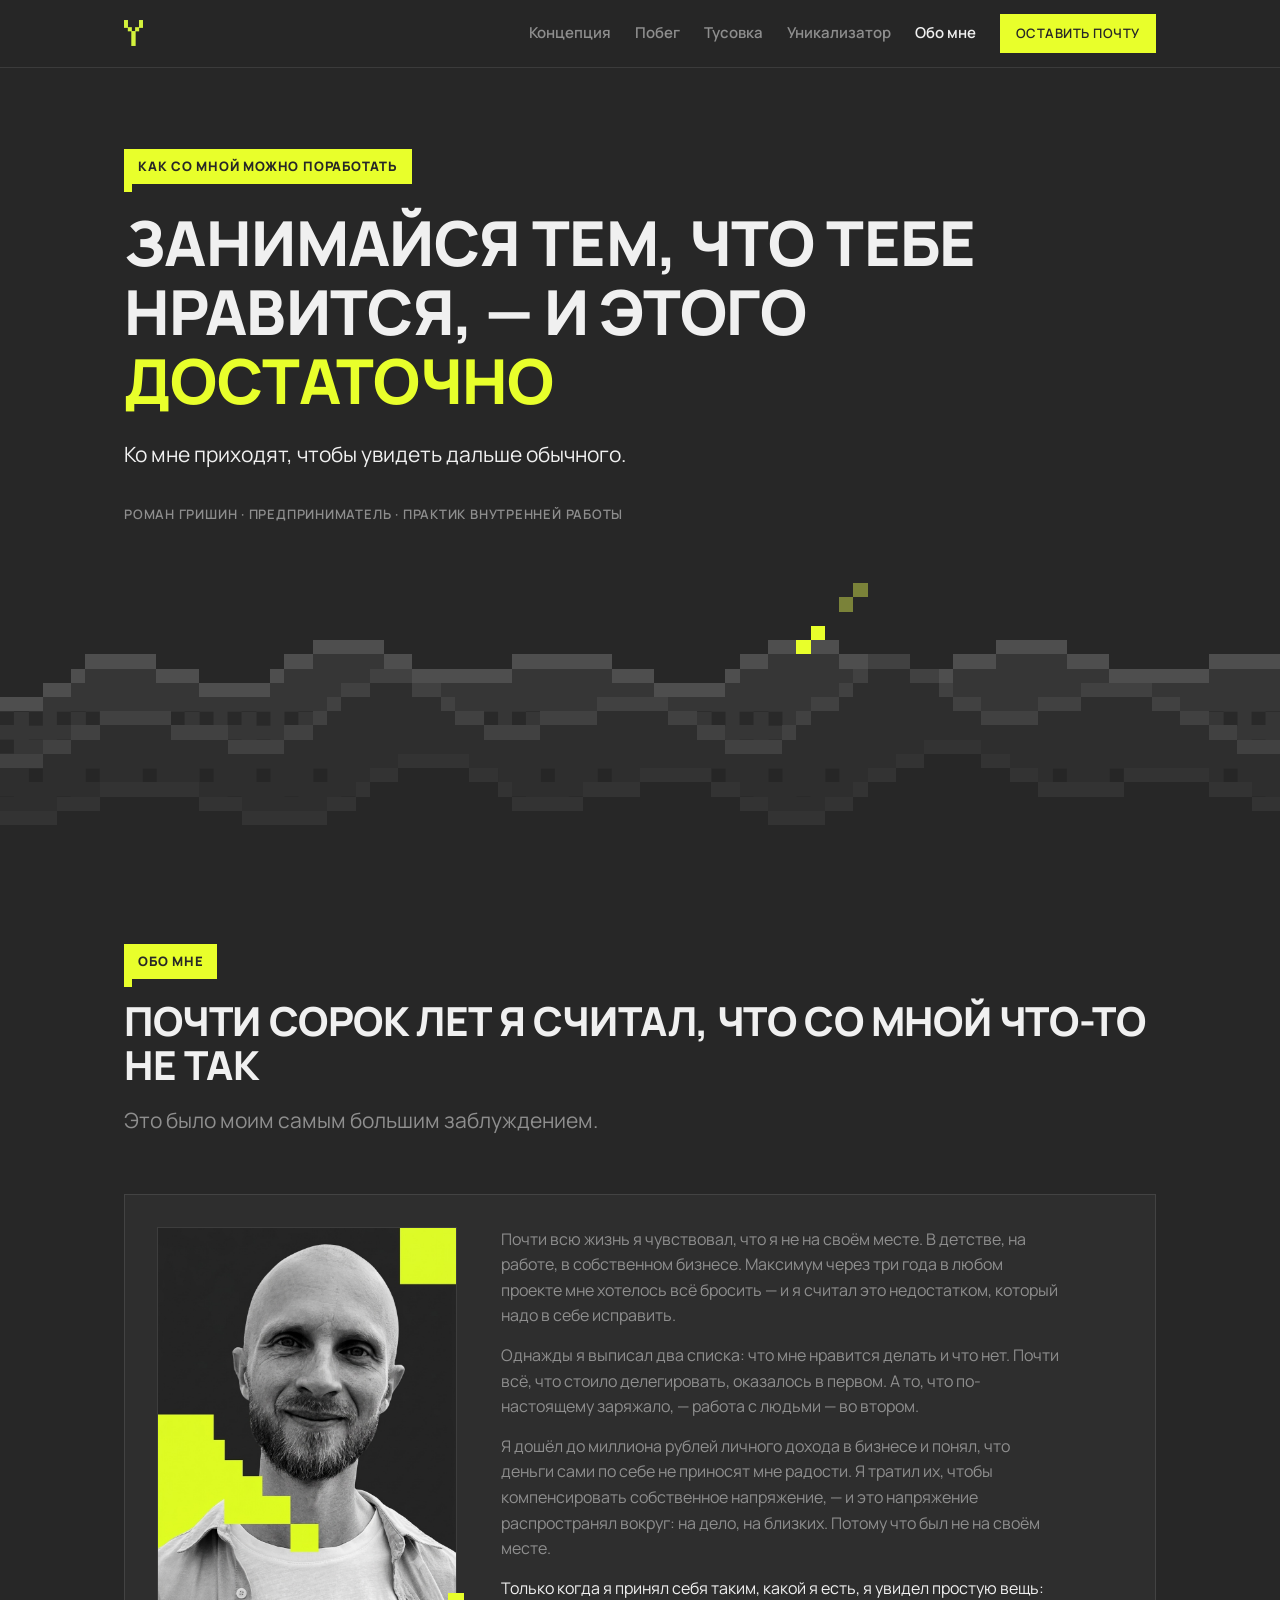
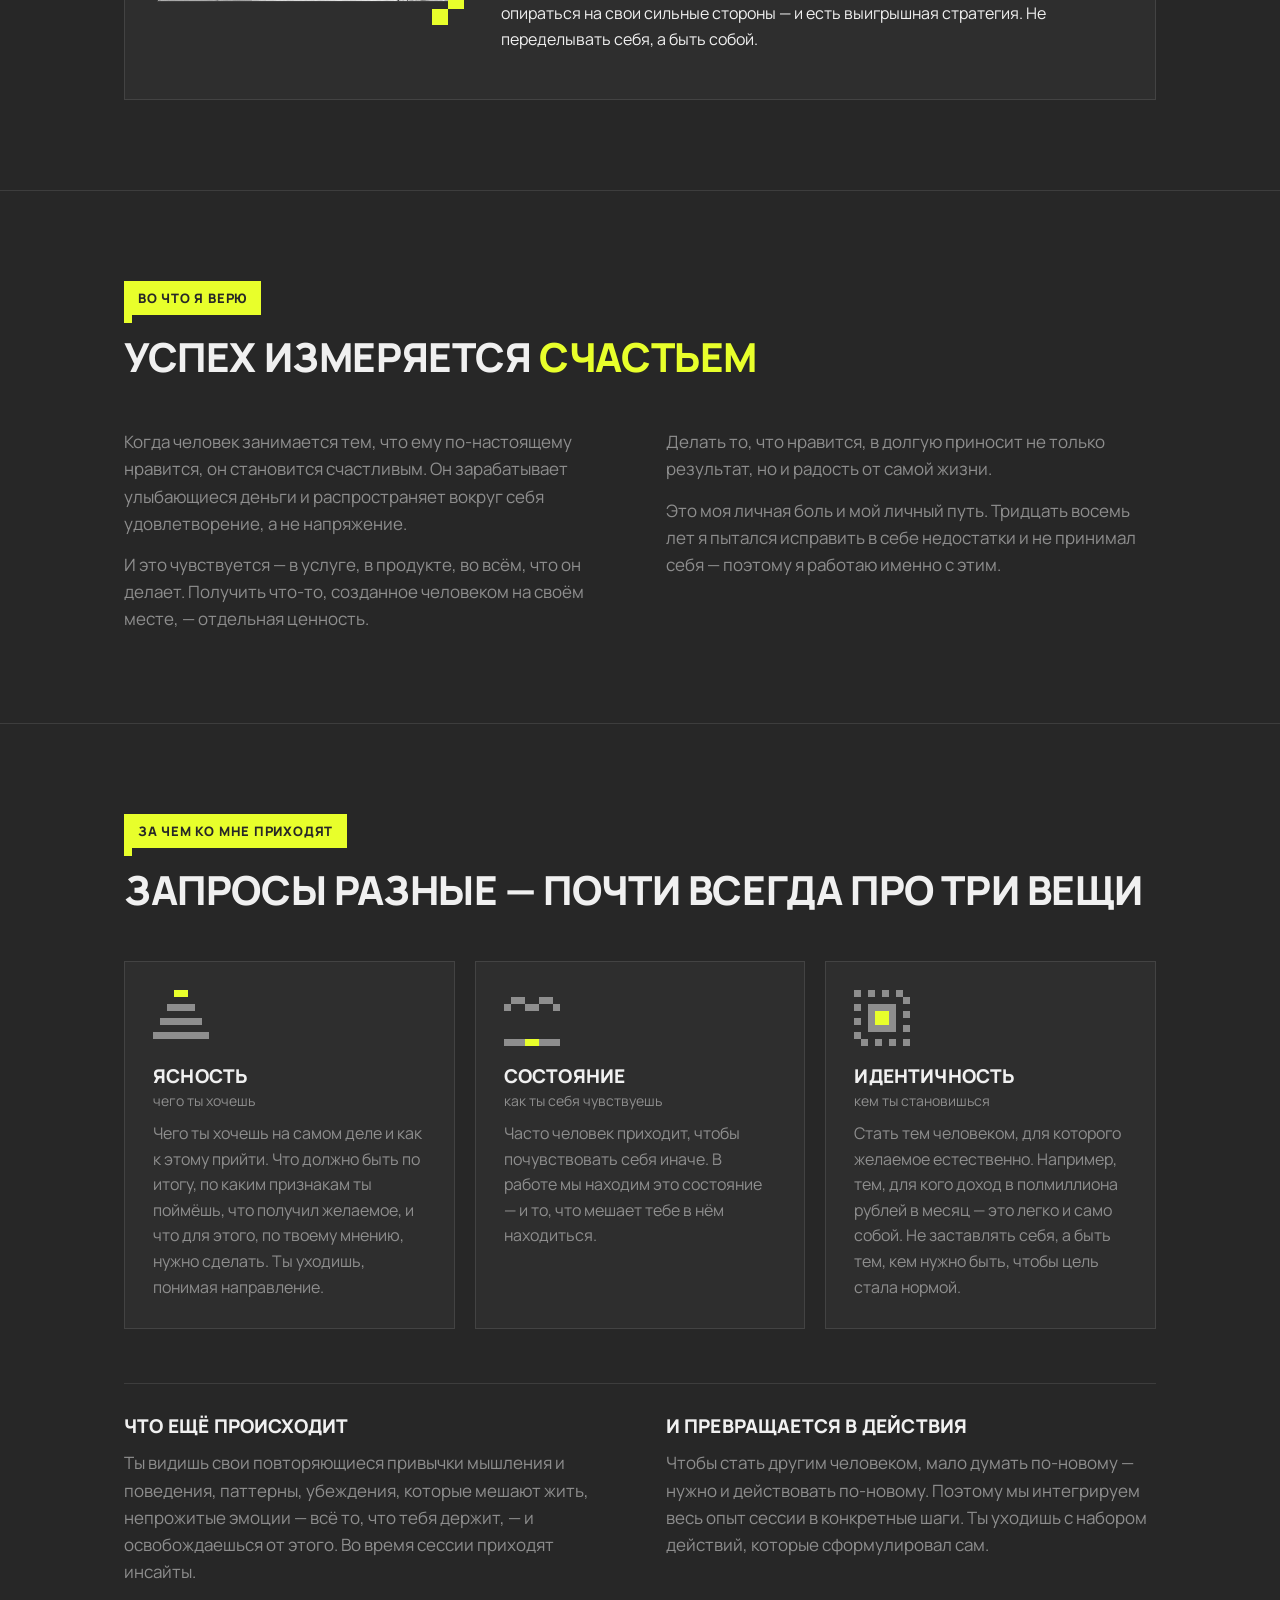
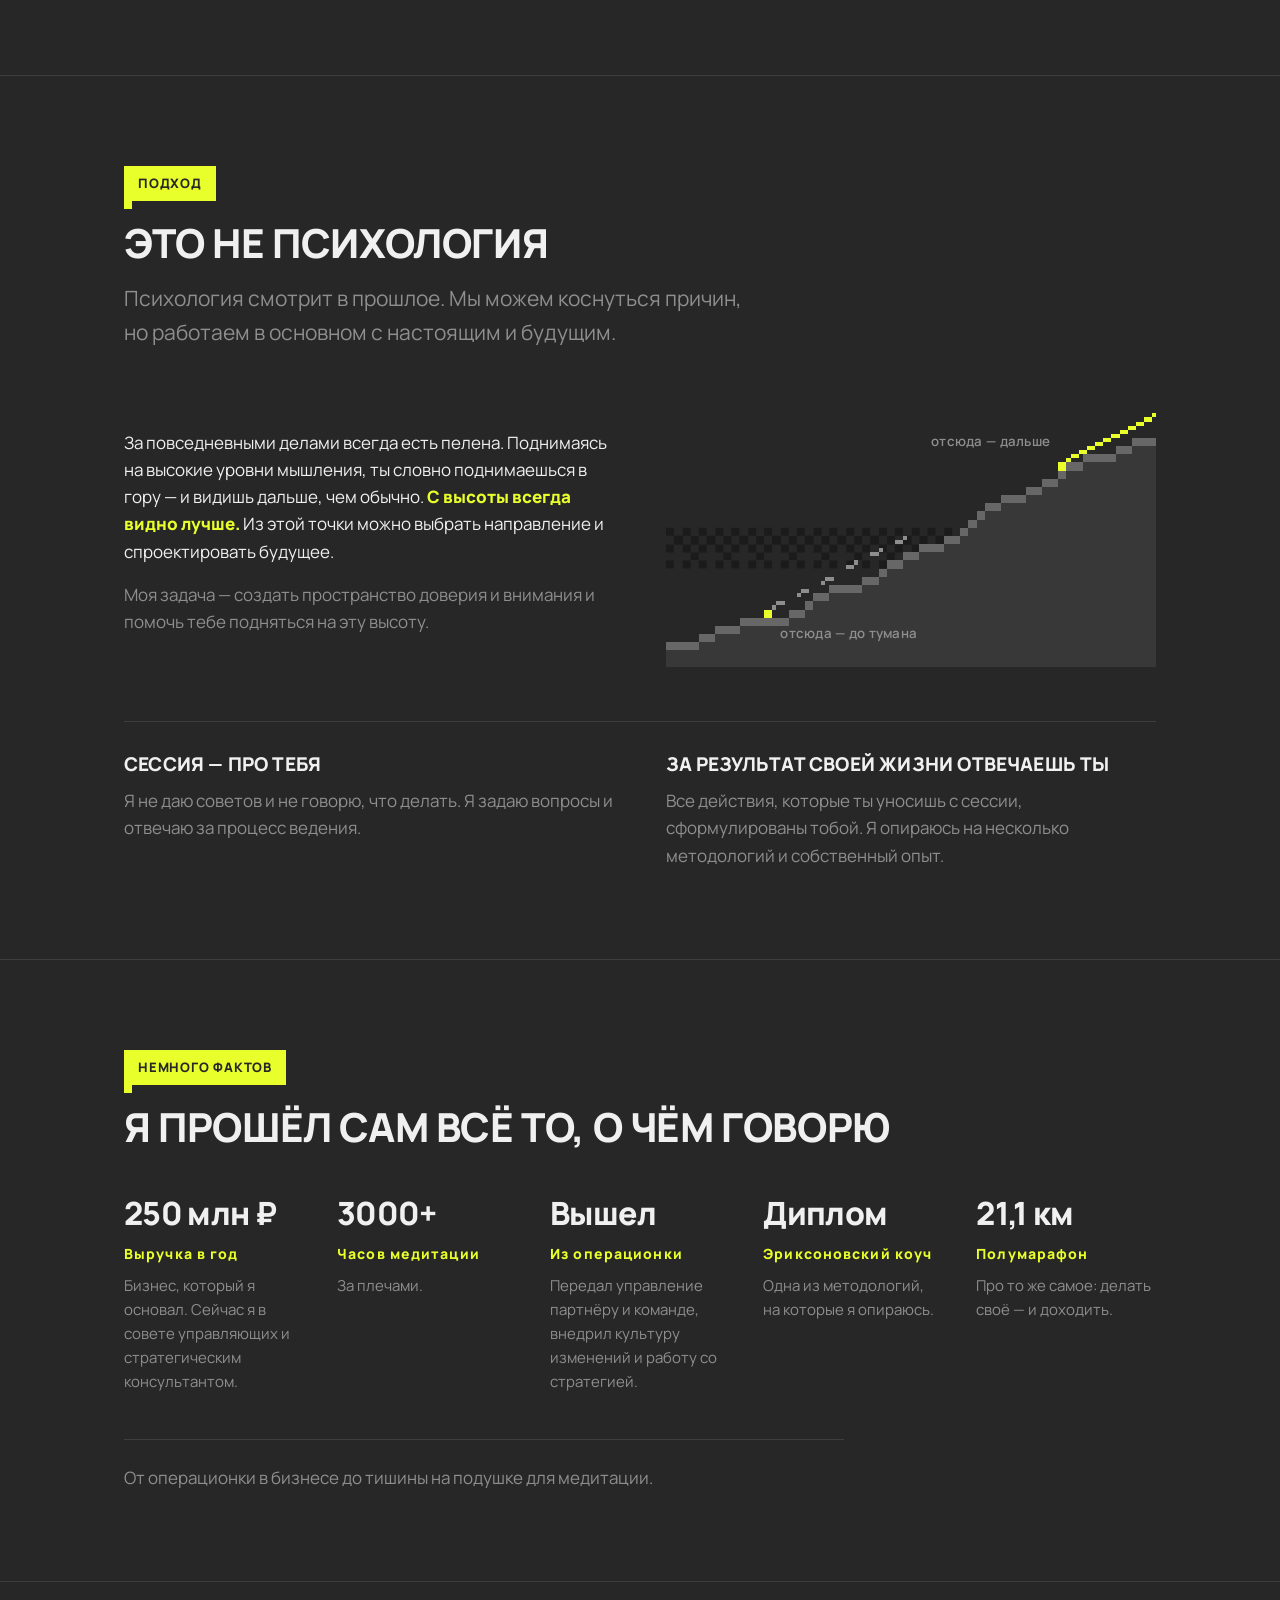
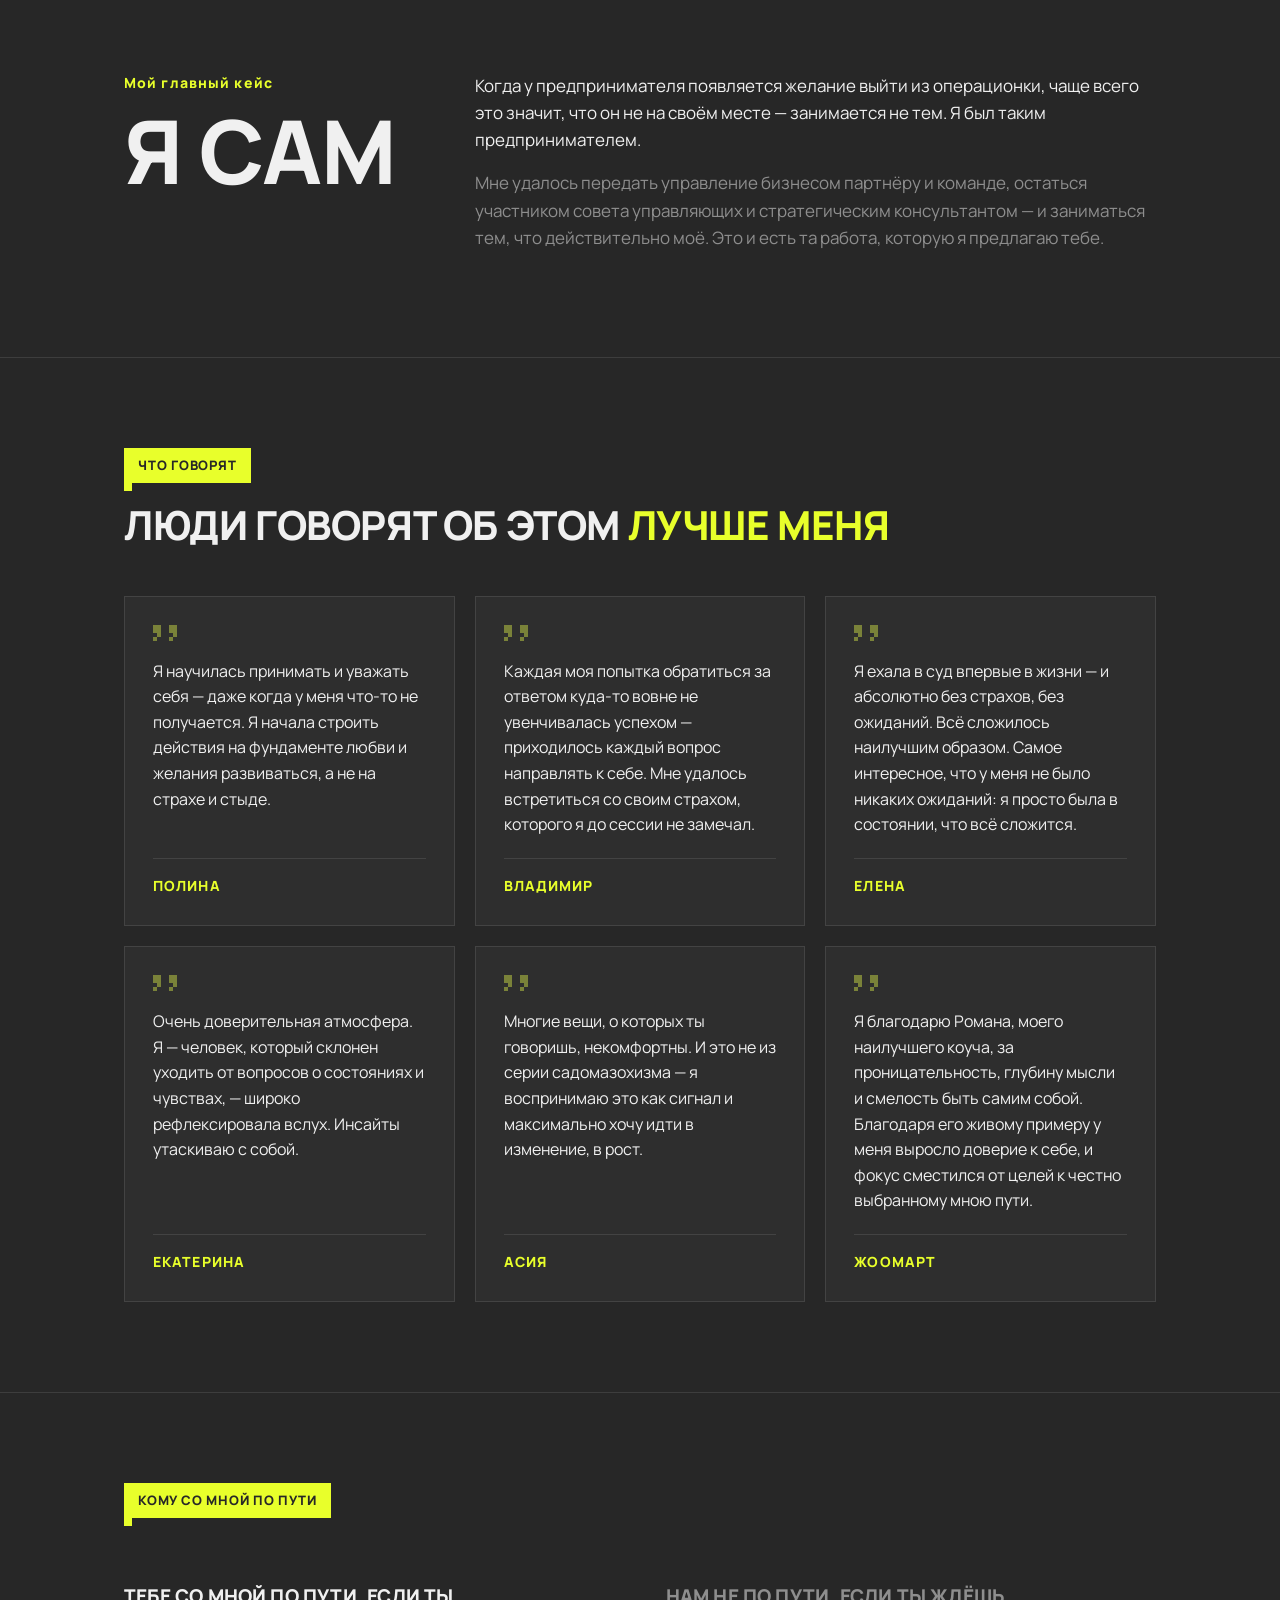
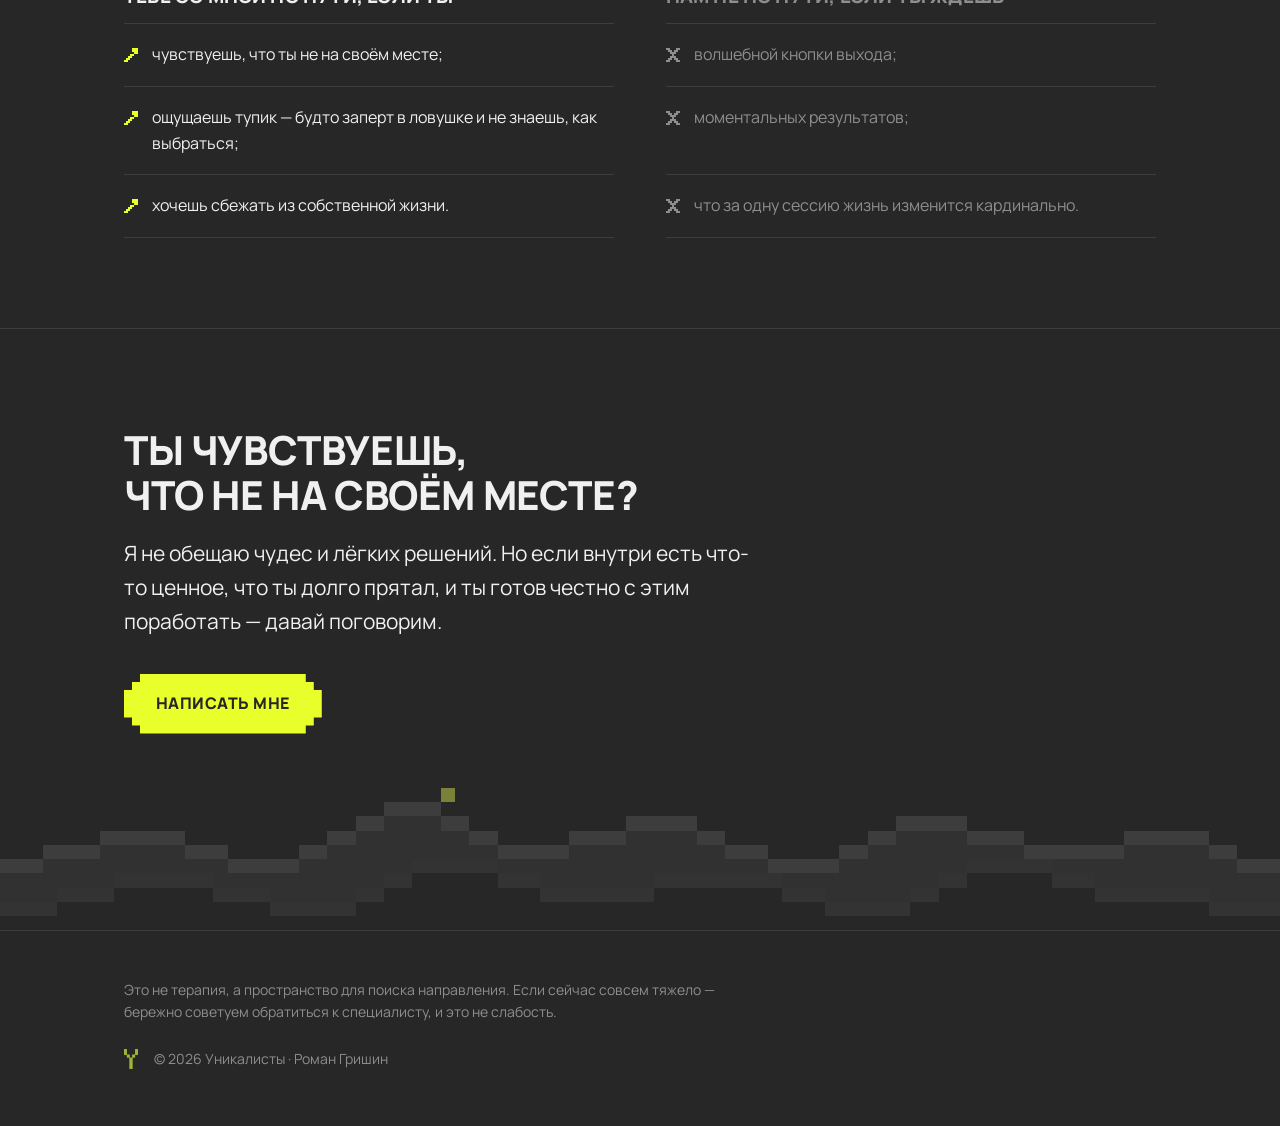
==== commit 2a10e15f: "Секция «Что говорят» на about.html: шесть отзывов Вместо заглушки в блоке «Мой главный кейс» — отдел" ====
--- a/about.html
+++ b/about.html
@@ -2,24 +2,13 @@
 <html lang="ru">
 <head>
   <meta charset="UTF-8">
-  <script>document.documentElement.className += " js";</script>
   <meta name="viewport" content="width=device-width, initial-scale=1">
   <title>Как со мной можно поработать — Роман Гришин · Уникалисты</title>
   <meta name="description" content="Роман Гришин — обо мне и о том, что человек получает в работе со мной: ясность, состояние, идентичность. Без обещаний чудес.">
-  <link rel="canonical" href="https://unicalist.com/about.html">
-  <meta property="og:type" content="website">
-  <meta property="og:site_name" content="Уникалисты">
-  <meta property="og:locale" content="ru_RU">
-  <meta property="og:url" content="https://unicalist.com/about.html">
-  <meta property="og:title" content="Как со мной можно поработать — Роман Гришин">
-  <meta property="og:description" content="Роман Гришин — обо мне и о том, что человек получает в работе со мной: ясность, состояние, идентичность. Без обещаний чудес.">
-  <meta property="og:image" content="https://unicalist.com/assets/og-about.png">
-  <meta property="og:image:width" content="1200">
-  <meta property="og:image:height" content="630">
-  <meta property="og:image:alt" content="Занимайся тем, что тебе нравится, — и этого достаточно. Роман Гришин.">
-  <meta name="twitter:card" content="summary_large_image">
   <link rel="icon" type="image/png" href="assets/y-acid.png">
-  <link rel="preload" href="assets/UnicalistDisplay.woff2" as="font" type="font/woff2" crossorigin>
+  <link rel="preconnect" href="https://fonts.googleapis.com">
+  <link rel="preconnect" href="https://fonts.gstatic.com" crossorigin>
+  <link href="https://fonts.googleapis.com/css2?family=Manrope:wght@400;600;800&display=swap" rel="stylesheet">
   <link rel="stylesheet" href="styles.css">
 </head>
 <body class="page-about">
@@ -29,25 +18,18 @@
       <a class="nav-logo" href="index.html" aria-label="Уникалисты — на главную">
         <img src="assets/y-acid.png" alt="Уникалисты">
       </a>
-      <button class="nav-toggle" type="button" aria-expanded="false" aria-controls="nav-links">
-        <svg class="i-open" viewBox="0 0 5 5" shape-rendering="crispEdges" fill="currentColor" aria-hidden="true" focusable="false"><rect x="0" y="0" width="1" height="1"/><rect x="1" y="0" width="1" height="1"/><rect x="2" y="0" width="1" height="1"/><rect x="3" y="0" width="1" height="1"/><rect x="4" y="0" width="1" height="1"/><rect x="0" y="2" width="1" height="1"/><rect x="1" y="2" width="1" height="1"/><rect x="2" y="2" width="1" height="1"/><rect x="3" y="2" width="1" height="1"/><rect x="4" y="2" width="1" height="1"/><rect x="0" y="4" width="1" height="1"/><rect x="1" y="4" width="1" height="1"/><rect x="2" y="4" width="1" height="1"/><rect x="3" y="4" width="1" height="1"/><rect x="4" y="4" width="1" height="1"/></svg>
-        <svg class="i-close" viewBox="0 0 5 5" shape-rendering="crispEdges" fill="currentColor" aria-hidden="true" focusable="false"><rect x="0" y="0" width="1" height="1"/><rect x="4" y="0" width="1" height="1"/><rect x="1" y="1" width="1" height="1"/><rect x="3" y="1" width="1" height="1"/><rect x="2" y="2" width="1" height="1"/><rect x="1" y="3" width="1" height="1"/><rect x="3" y="3" width="1" height="1"/><rect x="0" y="4" width="1" height="1"/><rect x="4" y="4" width="1" height="1"/></svg>
-        <span class="sr-only">Меню</span>
-      </button>
-      <div class="nav-links" id="nav-links">
+      <div class="nav-links">
         <a href="index.html#concept">Концепция</a>
         <a href="index.html#escape">Побег</a>
         <a href="index.html#crew">Тусовка</a>
         <a href="index.html#unikalizator">Уникализатор</a>
         <a href="about.html" aria-current="page">Обо мне</a>
-      </div>
-      <a class="nav-cta" href="email.html">Оставить почту</a>
+        <a class="nav-cta" href="email.html">Оставить почту</a>
+      </div>
     </div>
   </nav>
 
-  <!-- ── Шапка ──
-       Плашки-надзаголовка нет: страница подписана мелким блоком слева сверху,
-       заголовок стоит внизу, на горах. Разные секции начинаются по-разному. -->
+  <!-- ── Шапка ── -->
   <header class="about-hero">
     <div class="about-hero__scene" aria-hidden="true">
       <svg viewBox="0 0 1440 320" preserveAspectRatio="none" shape-rendering="crispEdges" focusable="false">
@@ -71,20 +53,22 @@
 <g fill="#7a8239"><rect x="944" y="32" width="16" height="16"/><rect x="960" y="16" width="16" height="16"/><rect x="992" y="-16" width="16" height="16"/></g>
       </svg>
     </div>
-    <div class="wrap about-hero__in">
-      <p class="about-hero__mark">Роман Гришин<span>Практик внутренней работы</span></p>
-      <div class="about-hero__body">
-        <h1>Занимайся тем, что тебе нравится,<br>— и этого достаточно.</h1>
-        <p class="lead">Ко мне приходят, чтобы увидеть дальше обычного.</p>
-      </div>
+    <div class="wrap">
+      <span class="chip">Как со мной можно поработать</span>
+      <h1>Занимайся тем, что тебе нравится, — и этого <span class="hl">достаточно</span></h1>
+      <p class="lead">Ко мне приходят, чтобы увидеть дальше обычного.</p>
+      <p class="about-hero__sig">Роман Гришин · предприниматель · практик внутренней работы</p>
     </div>
   </header>
 
-  <!-- Обо мне: секция открывается самой фразой, без надзаголовка -->
+  <!-- ── Обо мне ── -->
   <section class="section" id="me">
     <div class="wrap">
-      <h2 class="statement">Почти сорок лет я считал, что со мной что-то не так</h2>
-      <p class="lead muted statement-after">Это было моим самым большим заблуждением.</p>
+      <div class="section-head">
+        <span class="chip">Обо мне</span>
+        <h2>Почти сорок лет я считал, что со мной что-то не так</h2>
+        <p class="lead muted">Это было моим самым большим заблуждением.</p>
+      </div>
 
       <div class="about">
         <div class="about-photo">
@@ -100,11 +84,14 @@
     </div>
   </section>
 
-  <!-- Во что я верю: вход — две колонки текста под одной крупной фразой -->
-  <section class="section">
-    <div class="wrap">
-      <h2 class="statement statement--wide">Успех измеряется счастьем</h2>
-      <div class="col2 col2--belief">
+  <!-- ── Во что я верю ── -->
+  <section class="section">
+    <div class="wrap">
+      <div class="section-head">
+        <span class="chip">Во что я верю</span>
+        <h2>Успех измеряется <span class="hl">счастьем</span></h2>
+      </div>
+      <div class="col2">
         <div>
           <p>Когда человек занимается тем, что ему по-настоящему нравится, он становится счастливым. Он зарабатывает улыбающиеся деньги и распространяет вокруг себя удовлетворение, а не напряжение.</p>
           <p>И это чувствуется — в услуге, в продукте, во всём, что он делает. Получить что-то, созданное человеком на своём месте, — отдельная ценность.</p>
@@ -117,10 +104,11 @@
     </div>
   </section>
 
-  <!-- Три вещи: вход — сразу карточки, фраза уходит вправо от них -->
-  <section class="section">
-    <div class="wrap">
-      <div class="three-open">
+  <!-- ── За чем ко мне приходят ── -->
+  <section class="section">
+    <div class="wrap">
+      <div class="section-head">
+        <span class="chip">За чем ко мне приходят</span>
         <h2>Запросы разные — почти всегда про три вещи</h2>
       </div>
 
@@ -142,7 +130,7 @@
         </div>
       </div>
 
-      <div class="col2 col2--after">
+      <div class="col2 col2--ruled">
         <div>
           <h3>Что ещё происходит</h3>
           <p>Ты видишь свои повторяющиеся привычки мышления и поведения, паттерны, убеждения, которые мешают жить, непрожитые эмоции — всё то, что тебя держит, — и освобождаешься от этого. Во время сессии приходят инсайты.</p>
@@ -155,10 +143,11 @@
     </div>
   </section>
 
-  <!-- Это не психология: вход — отрицание слева, пояснение справа на одной линии -->
-  <section class="section">
-    <div class="wrap">
-      <div class="deny">
+  <!-- ── Это не психология ── -->
+  <section class="section">
+    <div class="wrap">
+      <div class="section-head">
+        <span class="chip">Подход</span>
         <h2>Это не психология</h2>
         <p class="lead muted">Психология смотрит в прошлое. Мы можем коснуться причин, но работаем в основном с настоящим и будущим.</p>
       </div>
@@ -194,7 +183,7 @@
         </figure>
       </div>
 
-      <div class="col2 col2--after">
+      <div class="col2 col2--ruled">
         <div>
           <h3>Сессия — про тебя</h3>
           <p>Я не даю советов и не говорю, что делать. Я задаю вопросы и отвечаю за процесс ведения.</p>
@@ -207,42 +196,88 @@
     </div>
   </section>
 
-  <!-- Факты: заголовка нет вообще, секция открывается самими цифрами -->
-  <section class="section">
-    <div class="wrap">
+  <!-- ── Немного фактов ── -->
+  <section class="section">
+    <div class="wrap">
+      <div class="section-head">
+        <span class="chip">Немного фактов</span>
+        <h2>Я прошёл сам всё то, о чём говорю</h2>
+      </div>
       <div class="facts">
-        <div class="fact"><span class="fact-n">250 млн ₽</span><span class="fact-k">выручка в год</span><p>Бизнес, который я основал. Сейчас я в совете управляющих и стратегическим консультантом.</p></div>
-        <div class="fact"><span class="fact-n">3000+</span><span class="fact-k">часов медитации</span><p>За плечами.</p></div>
-        <div class="fact"><span class="fact-n">Вышел</span><span class="fact-k">из операционки</span><p>Передал управление партнёру и команде, внедрил культуру изменений и работу со стратегией.</p></div>
-        <div class="fact"><span class="fact-n">Диплом</span><span class="fact-k">эриксоновский коуч</span><p>Одна из методологий, на которые я опираюсь.</p></div>
-        <div class="fact"><span class="fact-n">21,1 км</span><span class="fact-k">полумарафон</span><p>Про то же самое: делать своё — и доходить.</p></div>
-      </div>
-      <p class="facts-foot">Я прошёл сам всё то, о чём говорю, — от операционки в бизнесе до тишины на подушке для медитации.</p>
-    </div>
-  </section>
-
-  <!-- Кейс: вход — огромные два слова, подпись под ними -->
+          <div class="fact"><span class="fact-n">250 млн ₽</span><span class="card-num">Выручка в год</span><p>Бизнес, который я основал. Сейчас я в совете управляющих и стратегическим консультантом.</p></div>
+          <div class="fact"><span class="fact-n">3000+</span><span class="card-num">Часов медитации</span><p>За плечами.</p></div>
+          <div class="fact"><span class="fact-n">Вышел</span><span class="card-num">Из операционки</span><p>Передал управление партнёру и команде, внедрил культуру изменений и работу со стратегией.</p></div>
+          <div class="fact"><span class="fact-n">Диплом</span><span class="card-num">Эриксоновский коуч</span><p>Одна из методологий, на которые я опираюсь.</p></div>
+          <div class="fact"><span class="fact-n">21,1 км</span><span class="card-num">Полумарафон</span><p>Про то же самое: делать своё — и доходить.</p></div>
+      </div>
+      <p class="facts-foot muted">От операционки в бизнесе до тишины на подушке для медитации.</p>
+    </div>
+  </section>
+
+  <!-- ── Мой главный кейс ── -->
   <section class="section">
     <div class="wrap">
       <div class="case">
         <div class="case-head">
+          <span class="card-num">Мой главный кейс</span>
           <h2>Я сам</h2>
-          <p class="case-k">Мой главный кейс</p>
         </div>
         <div class="case-text">
           <p>Когда у предпринимателя появляется желание выйти из операционки, чаще всего это значит, что он не на своём месте — занимается не тем. Я был таким предпринимателем.</p>
           <p>Мне удалось передать управление бизнесом партнёру и команде, остаться участником совета управляющих и стратегическим консультантом — и заниматься тем, что действительно моё. Это и есть та работа, которую я предлагаю тебе.</p>
-          <!-- Секция отзывов снята до сбора разрешений у авторов.
-               Вернуть: git revert 3b298b6 6692b50 — или взять разметку из этих коммитов. -->
-          <p class="case-note">Отзывы клиентов появятся здесь скоро — кейсы сейчас в работе.</p>
-        </div>
-      </div>
-    </div>
-  </section>
-
-  <!-- Кому по пути: заголовка секции нет, сразу две колонки -->
-  <section class="section">
-    <div class="wrap">
+        </div>
+      </div>
+    </div>
+  </section>
+
+  <!-- ── Что говорят ── -->
+  <section class="section" id="reviews">
+    <div class="wrap">
+      <div class="section-head">
+        <span class="chip">Что говорят</span>
+        <h2>Люди говорят об этом <span class="hl">лучше меня</span></h2>
+      </div>
+      <div class="grid grid--3 quotes">
+        <figure class="card quote">
+          <svg class="quote-mark" viewBox="0 0 6 4" shape-rendering="crispEdges" fill="currentColor" aria-hidden="true" focusable="false"><rect x="0" y="0" width="2" height="2"/><rect x="1" y="2" width="1" height="1"/><rect x="0" y="3" width="1" height="1"/><rect x="4" y="0" width="2" height="2"/><rect x="5" y="2" width="1" height="1"/><rect x="4" y="3" width="1" height="1"/></svg>
+          <blockquote><p>Я научилась принимать и уважать себя — даже когда у меня что-то не получается. Я начала строить действия на фундаменте любви и желания развиваться, а не на страхе и стыде.</p></blockquote>
+          <figcaption>Полина</figcaption>
+        </figure>
+        <figure class="card quote">
+          <svg class="quote-mark" viewBox="0 0 6 4" shape-rendering="crispEdges" fill="currentColor" aria-hidden="true" focusable="false"><rect x="0" y="0" width="2" height="2"/><rect x="1" y="2" width="1" height="1"/><rect x="0" y="3" width="1" height="1"/><rect x="4" y="0" width="2" height="2"/><rect x="5" y="2" width="1" height="1"/><rect x="4" y="3" width="1" height="1"/></svg>
+          <blockquote><p>Каждая моя попытка обратиться за ответом куда-то вовне не увенчивалась успехом — приходилось каждый вопрос направлять к себе. Мне удалось встретиться со своим страхом, которого я до сессии не замечал.</p></blockquote>
+          <figcaption>Владимир</figcaption>
+        </figure>
+        <figure class="card quote">
+          <svg class="quote-mark" viewBox="0 0 6 4" shape-rendering="crispEdges" fill="currentColor" aria-hidden="true" focusable="false"><rect x="0" y="0" width="2" height="2"/><rect x="1" y="2" width="1" height="1"/><rect x="0" y="3" width="1" height="1"/><rect x="4" y="0" width="2" height="2"/><rect x="5" y="2" width="1" height="1"/><rect x="4" y="3" width="1" height="1"/></svg>
+          <blockquote><p>Я ехала в суд впервые в жизни — и абсолютно без страхов, без ожиданий. Всё сложилось наилучшим образом. Самое интересное, что у меня не было никаких ожиданий: я просто была в состоянии, что всё сложится.</p></blockquote>
+          <figcaption>Елена</figcaption>
+        </figure>
+        <figure class="card quote">
+          <svg class="quote-mark" viewBox="0 0 6 4" shape-rendering="crispEdges" fill="currentColor" aria-hidden="true" focusable="false"><rect x="0" y="0" width="2" height="2"/><rect x="1" y="2" width="1" height="1"/><rect x="0" y="3" width="1" height="1"/><rect x="4" y="0" width="2" height="2"/><rect x="5" y="2" width="1" height="1"/><rect x="4" y="3" width="1" height="1"/></svg>
+          <blockquote><p>Очень доверительная атмосфера. Я — человек, который склонен уходить от вопросов о состояниях и чувствах, — широко рефлексировала вслух. Инсайты утаскиваю с собой.</p></blockquote>
+          <figcaption>Екатерина</figcaption>
+        </figure>
+        <figure class="card quote">
+          <svg class="quote-mark" viewBox="0 0 6 4" shape-rendering="crispEdges" fill="currentColor" aria-hidden="true" focusable="false"><rect x="0" y="0" width="2" height="2"/><rect x="1" y="2" width="1" height="1"/><rect x="0" y="3" width="1" height="1"/><rect x="4" y="0" width="2" height="2"/><rect x="5" y="2" width="1" height="1"/><rect x="4" y="3" width="1" height="1"/></svg>
+          <blockquote><p>Многие вещи, о которых ты говоришь, некомфортны. И это не из серии садомазохизма — я воспринимаю это как сигнал и максимально хочу идти в изменение, в рост.</p></blockquote>
+          <figcaption>Асия</figcaption>
+        </figure>
+        <figure class="card quote">
+          <svg class="quote-mark" viewBox="0 0 6 4" shape-rendering="crispEdges" fill="currentColor" aria-hidden="true" focusable="false"><rect x="0" y="0" width="2" height="2"/><rect x="1" y="2" width="1" height="1"/><rect x="0" y="3" width="1" height="1"/><rect x="4" y="0" width="2" height="2"/><rect x="5" y="2" width="1" height="1"/><rect x="4" y="3" width="1" height="1"/></svg>
+          <blockquote><p>Я благодарю Романа, моего наилучшего коуча, за проницательность, глубину мысли и смелость быть самим собой. Благодаря его живому примеру у меня выросло доверие к себе, и фокус сместился от целей к честно выбранному мною пути.</p></blockquote>
+          <figcaption>Жоомарт</figcaption>
+        </figure>
+      </div>
+    </div>
+  </section>
+
+  <!-- ── Кому со мной по пути ── -->
+  <section class="section">
+    <div class="wrap">
+      <div class="section-head">
+        <span class="chip">Кому со мной по пути</span>
+      </div>
       <div class="fit">
         <h3 class="fit-h">Тебе со мной по пути, если ты</h3>
         <h3 class="fit-h fit-h--no">Нам не по пути, если ты ждёшь</h3>
@@ -256,7 +291,7 @@
     </div>
   </section>
 
-  <!-- Приглашение -->
+  <!-- ── Приглашение ── -->
   <section class="invite">
     <div class="invite__horizon" aria-hidden="true">
       <svg viewBox="0 0 1440 160" preserveAspectRatio="none" shape-rendering="crispEdges" focusable="false">
--- a/styles.css
+++ b/styles.css
@@ -1,17 +1,5 @@
 /* Уникалисты — стили по визуальному гайду v1.0
-   Палитра: charcoal #272727 · лайм #E8FF2B (сигнал, ≤10%) · серый #8E8E8E · олива #7A8239 · почти-белый #F0F0F0
-
-   Типографика: заголовки набраны своим шрифтом Unicalist Display — прописные
-   по сетке вордмарка (стойка 1 модуль, высота прописной 7). Всё остальное —
-   system-ui: настоящий нейтральный шрифт, который рисует кириллицу на всех
-   платформах и не требует загрузки. */
-
-@font-face {
-  font-family: "Unicalist Display";
-  src: url("assets/UnicalistDisplay.woff2") format("woff2");
-  font-weight: 400;
-  font-display: block; /* подмены на системный не будет: метрики слишком разные */
-}
+   Палитра: charcoal #272727 · лайм #E8FF2B (сигнал, ≤10%) · серый #8E8E8E · олива #7A8239 · почти-белый #F0F0F0 */
 
 :root {
   --charcoal: #272727;
@@ -33,7 +21,7 @@
   margin: 0;
   background: var(--charcoal);
   color: var(--light);
-  font-family: system-ui, -apple-system, "Segoe UI", Roboto, sans-serif;
+  font-family: "Manrope", -apple-system, "Segoe UI", sans-serif;
   font-size: 17px;
   line-height: 1.6;
   -webkit-font-smoothing: antialiased;
@@ -59,33 +47,16 @@
 /* ── Типографика ── */
 
 h1, h2, h3 {
+  font-weight: 800;
   text-transform: uppercase;
+  letter-spacing: -0.01em;
   line-height: 1.12;
   margin: 0;
 }
 
-/* Крупные заголовки — свой шрифт. Кегли кратны 7, чтобы модуль сетки
-   всегда попадал в целый пиксель и стойки не плыли. */
-h1, h2 {
-  font-family: "Unicalist Display", system-ui, sans-serif;
-  font-weight: 400;
-  letter-spacing: 0;
-}
-
-h1 { font-size: 28px; }
-h2 { font-size: 21px; }
-
-@media (min-width: 481px)  { h1 { font-size: 35px; } h2 { font-size: 28px; } }
-@media (min-width: 721px)  { h1 { font-size: 42px; } h2 { font-size: 28px; } }
-@media (min-width: 1000px) { h1 { font-size: 49px; } h2 { font-size: 35px; } }
-
-/* h3 мелкий — на такой высоте пиксельная сетка мылится, оставляем системный */
-h3 {
-  font-family: inherit;
-  font-weight: 800;
-  font-size: 19px;
-  letter-spacing: 0.01em;
-}
+h1 { font-size: clamp(34px, 5.4vw, 62px); }
+h2 { font-size: clamp(26px, 3.6vw, 40px); }
+h3 { font-size: 19px; letter-spacing: 0.01em; }
 
 p { margin: 0; }
 
@@ -152,7 +123,7 @@
     16px 100%, 16px calc(100% - 8px), 8px calc(100% - 8px), 8px calc(100% - 16px), 0 calc(100% - 16px),
     0 16px, 8px 16px, 8px 8px, 16px 8px
   );
-  transition: background 0.18s ease, clip-path 0.16s ease;
+  transition: transform 0.18s ease, background 0.18s ease, clip-path 0.16s ease;
 }
 
 /* ховер: лесенки складываются — кнопка становится строгим квадратом
@@ -218,38 +189,7 @@
 
 .nav-links a:hover { color: var(--light); }
 
-/* кнопка мобильного меню: на десктопе не нужна */
-.nav-toggle {
-  display: none;
-  align-items: center;
-  justify-content: center;
-  width: 44px;
-  height: 44px;
-  margin-right: -10px;
-  padding: 0;
-  background: none;
-  border: none;
-  color: var(--light);
-  cursor: pointer;
-}
-
-.nav-toggle svg { width: 20px; height: 20px; display: block; }
-.nav-toggle .i-close { display: none; }
-.nav-toggle[aria-expanded="true"] .i-open { display: none; }
-.nav-toggle[aria-expanded="true"] .i-close { display: block; }
-
-.sr-only {
-  position: absolute;
-  width: 1px;
-  height: 1px;
-  overflow: hidden;
-  clip: rect(0 0 0 0);
-  clip-path: inset(50%);
-  white-space: nowrap;
-}
-
 .nav-cta {
-  text-decoration: none;
   background: var(--lime);
   color: var(--charcoal) !important;
   font-weight: 800;
@@ -299,18 +239,7 @@
 
 .section { padding: clamp(72px, 10vh, 128px) 0; }
 
-/* Разделитель секций: не сплошной хайрлайн, а перфорация по модулю --px,
-   тем же языком, что кнопки, маркеры и горы. */
-.section + .section {
-  background-image: repeating-linear-gradient(
-    to right,
-    var(--border) 0 4px,
-    transparent 4px 8px
-  );
-  background-size: 100% 2px;
-  background-position: 0 0;
-  background-repeat: no-repeat;
-}
+.section + .section { border-top: 1px solid var(--border); }
 
 .section-head { margin-bottom: 48px; }
 .section-head .chip { margin-bottom: 20px; }
@@ -618,22 +547,23 @@
 .email-success p { color: var(--light); }
 
 /* ── Страница «Как со мной можно поработать» ──
-   Каждая секция начинается по-своему: где-то сразу фраза, где-то две колонки,
-   где-то цифры без заголовка. Одинаковых «плашка + заголовок» на странице нет. */
+   Тот же charcoal + лайм + Manrope. Горы, туман и знаки перерисованы
+   по пиксельной сетке --px, поэтому у всех SVG shape-rendering: crispEdges. */
+
+.hl { color: var(--lime); }
+
+.page-about h2 .hl { color: var(--lime); }
 
 /* Шапка */
 
+/* Сцена рисуется во всю ширину окна и держит собственную пропорцию 1440×320,
+   поэтому её высота — ровно 22.22vw; на неё и рассчитан нижний паддинг. */
 .about-hero {
   position: relative;
   overflow: hidden;
-  min-height: calc(100svh - 73px);
-  display: flex;
-  flex-direction: column;
-  padding: clamp(40px, 6vh, 72px) 0 calc(22.22vw + clamp(24px, 4vh, 48px));
-}
-
-/* Сцена держит собственную пропорцию 1440×320 — её высота ровно 22.22vw,
-   на неё и рассчитан нижний паддинг. */
+  padding: clamp(56px, 9vh, 104px) 0 calc(22.22vw + clamp(32px, 5vh, 64px));
+}
+
 .about-hero__scene {
   position: absolute;
   left: 0;
@@ -644,54 +574,21 @@
 
 .about-hero__scene svg { width: 100%; height: auto; display: block; }
 
-.about-hero__in {
-  position: relative;
-  z-index: 1;
-  width: 100%;
-  flex: 1;
-  display: flex;
-  flex-direction: column;
-}
-
-/* подпись страницы — мелким блоком сверху, а не плашкой над заголовком */
-.about-hero__mark {
-  font-weight: 800;
-  font-size: 17px;
-  letter-spacing: 0.01em;
-}
-
-.about-hero__mark span {
-  display: block;
-  margin-top: 4px;
+.about-hero .wrap { position: relative; z-index: 1; }
+
+.about-hero .chip { margin-bottom: 24px; }
+
+.about-hero h1 { max-width: 900px; margin-bottom: 22px; }
+
+.about-hero .lead { margin-bottom: 32px; }
+
+.about-hero__sig {
   color: var(--gray);
-  font-weight: 400;
-  font-size: 15px;
-}
-
-.about-hero__body { margin-top: auto; }
-
-/* Размер подобран так, чтобы фраза держалась ровно в двух строках
-   на всей ширине контейнера: три коротких строки читаются как лесенка. */
-.about-hero h1 {
-  margin-bottom: 22px;
-}
-.about-hero .lead { color: var(--gray); }
-
-/* Секция, которая открывается самой фразой */
-
-.statement {
-  max-width: 20ch;
-  margin-bottom: 14px;
-}
-
-.statement--wide { max-width: 16ch; margin-bottom: clamp(32px, 5vh, 52px); }
-
-.statement-after { margin-bottom: 0; }
-
-/* Три вещи */
-
-.three-open { margin-bottom: clamp(36px, 5vh, 56px); }
-.three-open h2 { max-width: 20ch; }
+  text-transform: uppercase;
+  font-size: 13px;
+  font-weight: 600;
+  letter-spacing: 0.06em;
+}
 
 /* Две колонки текста */
 
@@ -704,8 +601,13 @@
 .col2 p { color: var(--gray); margin-bottom: 14px; }
 .col2 p:last-child { margin-bottom: 0; }
 
-.col2--after { margin-top: clamp(44px, 7vh, 76px); }
-.col2--after h3 { margin-bottom: 12px; }
+.col2--ruled {
+  margin-top: clamp(36px, 6vh, 56px);
+  padding-top: 32px;
+  border-top: 1px solid var(--border);
+}
+
+.col2--ruled h3 { margin-bottom: 12px; }
 
 /* Знаки у трёх карточек */
 
@@ -727,18 +629,7 @@
   margin-top: 6px;
 }
 
-/* Это не психология */
-
-.deny {
-  display: grid;
-  grid-template-columns: minmax(0, 5fr) minmax(0, 7fr);
-  gap: clamp(20px, 4vw, 56px);
-  align-items: end;
-  margin-bottom: clamp(40px, 6vh, 64px);
-}
-
-.deny h2 { max-width: 12ch; }
-.deny .lead { margin-bottom: 0; }
+/* Схема «взгляд с горы» */
 
 .view {
   display: grid;
@@ -756,13 +647,13 @@
 
 .view-lbl {
   fill: var(--gray);
-  font-family: system-ui, sans-serif;
+  font-family: "Manrope", sans-serif;
   font-size: 13px;
   font-weight: 600;
   letter-spacing: 0.02em;
 }
 
-/* Факты — секция без заголовка, открывается самими цифрами */
+/* Факты */
 
 .facts {
   display: grid;
@@ -772,29 +663,21 @@
 
 .fact-n {
   display: block;
-  font-family: "Unicalist Display", system-ui, sans-serif;
-  font-weight: 400;
-  font-size: 28px;
+  font-weight: 800;
+  font-size: clamp(26px, 2.5vw, 32px);
   line-height: 1;
-  letter-spacing: 0;
-  margin-bottom: 12px;
-}
-
-/* подпись факта — обычным регистром: капс с разрядкой оставлен заголовкам и кнопкам */
-.fact-k {
-  display: block;
-  color: var(--light);
-  font-weight: 600;
-  font-size: 15px;
-  margin-bottom: 8px;
-}
-
+  letter-spacing: -0.02em;
+  margin-bottom: 14px;
+}
+
+.fact .card-num { display: block; margin-bottom: 8px; }
 .fact p { color: var(--gray); font-size: 15px; }
 
 .facts-foot {
-  margin-top: clamp(40px, 6vh, 60px);
+  margin-top: clamp(32px, 5vh, 48px);
+  padding-top: 24px;
+  border-top: 1px solid var(--border);
   max-width: 720px;
-  color: var(--gray);
 }
 
 /* Мой главный кейс */
@@ -806,27 +689,42 @@
   align-items: start;
 }
 
-.case h2 { font-size: 42px; line-height: 0.92; }
-@media (min-width: 721px)  { .case h2 { font-size: 63px; } }
-@media (min-width: 1000px) { .case h2 { font-size: 84px; } }
-
-.case-k {
-  margin-top: 14px;
-  color: var(--gray);
-  font-size: 15px;
-  font-weight: 600;
-}
-
+.case-head .card-num { display: block; }
+.case h2 { font-size: clamp(46px, 7vw, 88px); line-height: 0.92; }
 .case-text p { color: var(--gray); margin-bottom: 16px; }
 .case-text p:first-child { color: var(--light); }
 
-.case-note {
-  margin-top: 28px !important;
+/* Что говорят */
+
+.quote {
+  display: flex;
+  flex-direction: column;
+  margin: 0;
+}
+
+.quote-mark {
+  width: 24px;
+  height: 16px;
+  margin-bottom: 18px;
+  color: var(--olive);
+}
+
+.quote blockquote { margin: 0; flex: 1; }
+
+.quote p { color: var(--light); font-size: 16px; }
+
+.quote figcaption {
+  margin-top: 20px;
+  padding-top: 16px;
+  border-top: 1px solid var(--border);
+  color: var(--lime);
+  font-weight: 800;
   font-size: 14px;
-}
-
-/* Кому по пути — линии здесь несут смысл: держат строки двух колонок
-   на одних направляющих. Поэтому не хайрлайн, а перфорация по модулю 8px. */
+  text-transform: uppercase;
+  letter-spacing: 0.08em;
+}
+
+/* Кому по пути */
 
 .fit {
   display: grid;
@@ -834,7 +732,11 @@
   gap: 0 clamp(20px, 4vw, 64px);
 }
 
-.fit-h { padding-bottom: 16px; }
+.fit-h {
+  padding-bottom: 16px;
+  border-bottom: 1px solid var(--border);
+}
+
 .fit-h--no { color: var(--gray); }
 
 .fit-i {
@@ -842,38 +744,23 @@
   gap: 14px;
   align-items: flex-start;
   padding: 18px 0;
+  border-bottom: 1px solid var(--border);
   font-size: 16px;
-  background-image: repeating-linear-gradient(
-    to right,
-    var(--border) 0 4px,
-    transparent 4px 8px
-  );
-  background-size: 100% 2px;
-  background-position: 0 0;
-  background-repeat: no-repeat;
-}
-
-.fit-h { background: none; }
+}
 
 .fit-i svg { flex: none; width: 14px; height: 14px; margin-top: 6px; }
 .fit-i--yes svg { color: var(--lime); }
 .fit-i--no { color: var(--gray); }
 .fit-i--no svg { color: var(--gray); }
 
-/* Приглашение. Гряда на горизонте: пропорция 1440×160 — высота 11.11vw. */
-
+/* Приглашение */
+
+/* Гряда на горизонте: пропорция 1440×160 — высота 11.11vw. */
 .invite {
   position: relative;
   overflow: hidden;
+  border-top: 1px solid var(--border);
   padding: clamp(72px, 11vh, 132px) 0 calc(11.11vw + clamp(40px, 6vh, 72px));
-  background-image: repeating-linear-gradient(
-    to right,
-    var(--border) 0 4px,
-    transparent 4px 8px
-  );
-  background-size: 100% 2px;
-  background-position: 0 0;
-  background-repeat: no-repeat;
 }
 
 .invite__horizon {
@@ -898,29 +785,35 @@
   display: inline-block;
   margin-top: 18px;
   color: var(--lime);
-  font-weight: 700;
-  font-size: 16px;
+  font-weight: 800;
+  font-size: 15px;
+  text-transform: uppercase;
+  letter-spacing: 0.04em;
   text-decoration: none;
-  transition: color 0.2s ease;
-}
-
-.about-more:hover { color: var(--light); }
-
-/* Текущая страница в навигации — весом и цветом, без подчёркивания */
-
-.nav-links a[aria-current="page"] { color: var(--light); font-weight: 800; }
+  border-bottom: 2px solid transparent;
+  transition: border-color 0.2s ease;
+}
+
+.about-more:hover { border-bottom-color: var(--lime); }
+
+/* Текущая страница в навигации */
+
+.nav-links a[aria-current="page"] { color: var(--light); }
+.nav-links a[aria-current="page"]::after { transform: scaleX(1); }
 
 /* ── Эффекты (script.js) ── */
 
-/* Появление при скролле. Непрозрачность НЕ трогаем: контент виден всегда.
-   Если скрипт не отработал — фоновая вкладка, тротлинг, скриншот, отключённый
-   JS, — на странице ничего не пропадает, блок просто стоит на месте. */
+/* появление при скролле */
 .reveal {
-  transform: translateY(16px);
-  transition: transform 0.55s ease;
-}
-
-.reveal.in { transform: none; }
+  opacity: 0;
+  transform: translateY(22px);
+  transition: opacity 0.55s ease, transform 0.55s ease;
+}
+
+.reveal.in {
+  opacity: 1;
+  transform: none;
+}
 
 /* пиксельный след за курсором */
 .pixel-dot {
@@ -951,7 +844,7 @@
   pointer-events: none;
   background: radial-gradient(
     220px circle at var(--mx, 50%) var(--my, 50%),
-    rgba(240, 240, 240, 0.05),
+    rgba(232, 255, 43, 0.07),
     transparent 65%
   );
   transition: opacity 0.3s ease;
@@ -959,14 +852,35 @@
 
 .card:hover::after, .not-for:hover::after { opacity: 1; }
 
-.card { transition: background 0.3s ease; }
-.card:hover { background: #333333; }
+.card { transition: border-color 0.3s ease; }
+.card:hover { border-color: rgba(232, 255, 43, 0.28); }
+
+/* магнитные кнопки: transform ведёт JS, плавность — здесь */
+.btn { will-change: transform; }
 
 /* параллакс hero */
 .hero-wordmark, .pixel-stairs {
   transition: transform 0.25s ease-out;
   will-change: transform;
 }
+
+/* подчёркивание-пиксель у ссылок навигации */
+.nav-links a:not(.nav-cta) { position: relative; }
+
+.nav-links a:not(.nav-cta)::after {
+  content: "";
+  position: absolute;
+  left: 0;
+  bottom: -6px;
+  height: 2px;
+  width: 100%;
+  background: var(--lime);
+  transform: scaleX(0);
+  transform-origin: left;
+  transition: transform 0.22s ease;
+}
+
+.nav-links a:not(.nav-cta):hover::after { transform: scaleX(1); }
 
 /* ── Адаптив ── */
 
@@ -997,53 +911,19 @@
   .about-photo { max-width: 320px; }
 
   /* about.html */
-  .deny { grid-template-columns: 1fr; align-items: start; gap: 18px; }
   .view { grid-template-columns: 1fr; }
   .view-fig { max-width: 520px; margin-top: 8px; }
   .case { grid-template-columns: 1fr; }
+  /* отзывы читаются короткими колонками — 3 → 2, а не сразу в одну */
+  .quotes { grid-template-columns: repeat(2, 1fr); }
 }
 
 @media (max-width: 640px) {
   body { font-size: 16px; }
   .grid--2, .grid--4, .no-promises { grid-template-columns: 1fr; }
   .grid { gap: 14px; }
+  .nav-links a:not(.nav-cta) { display: none; }
   .pixel-stairs { display: none; }
-
-  /* ── Мобильное меню ──
-     Без JS ссылки просто переносятся на вторую строку и остаются доступны.
-     С JS — сворачиваются в панель под кнопку-бургер. */
-  .nav-in { flex-wrap: wrap; gap: 10px 16px; }
-  .nav-logo { order: 0; margin-right: auto; }
-  .nav-cta { order: 1; }
-  .nav-toggle { order: 2; }
-  .nav-links { order: 3; }
-
-  .js .nav-toggle { display: inline-flex; }
-
-  /* без JS: компактная вторая строка, липкая шапка не разрастается */
-  .nav-links {
-    width: 100%;
-    margin-left: 0;
-    flex-wrap: wrap;
-    gap: 6px 18px;
-  }
-
-  /* с JS: панель-столбец, скрытая до нажатия */
-  .js .nav-links {
-    display: none;
-    flex-wrap: nowrap;
-    flex-direction: column;
-    align-items: stretch;
-    gap: 0;
-  }
-
-  .js .nav-links.is-open { display: flex; }
-
-  .js .nav-links a {
-    padding: 14px 0;
-    font-size: 16px;
-    border-top: 1px solid var(--border);
-  }
   .btn { width: 100%; text-align: center; }
   .hero-actions { flex-direction: column; }
 
@@ -1108,17 +988,11 @@
 
   /* about.html: обычный поток, без скролл-снапа */
   .col2 { grid-template-columns: 1fr; }
-  /* на узком экране принудительный перенос только добавляет рваных строк —
-     пусть фраза ложится сама */
-  .about-hero h1 br { display: none; }
-
-  /* высота в целый экран на телефоне даёт провал между подписью и заголовком:
-     шапка сжимается по содержимому */
-  .about-hero { min-height: 0; }
-  .about-hero__body { margin-top: clamp(56px, 14vh, 110px); }
   .mark { width: 48px; height: 48px; margin-bottom: 16px; }
   .facts { gap: 28px; }
   .case-head { margin-bottom: 20px; }
+  .quotes { grid-template-columns: 1fr; }
+  .quote-mark { margin-bottom: 14px; }
   .fit { grid-template-columns: 1fr; }
   .fit-h { order: 1; }
   .fit-i--yes { order: 2; }
@@ -1135,7 +1009,8 @@
 @media (prefers-reduced-motion: reduce) {
   html { scroll-behavior: auto; }
   .btn, .nav-links a { transition: none; }
-  .reveal { transform: none; transition: none; }
+  .btn:hover { transform: none; }
+  .reveal { opacity: 1; transform: none; transition: none; }
   .pixel-dot { display: none; }
   .hero-wordmark, .pixel-stairs { transition: none; }
 }
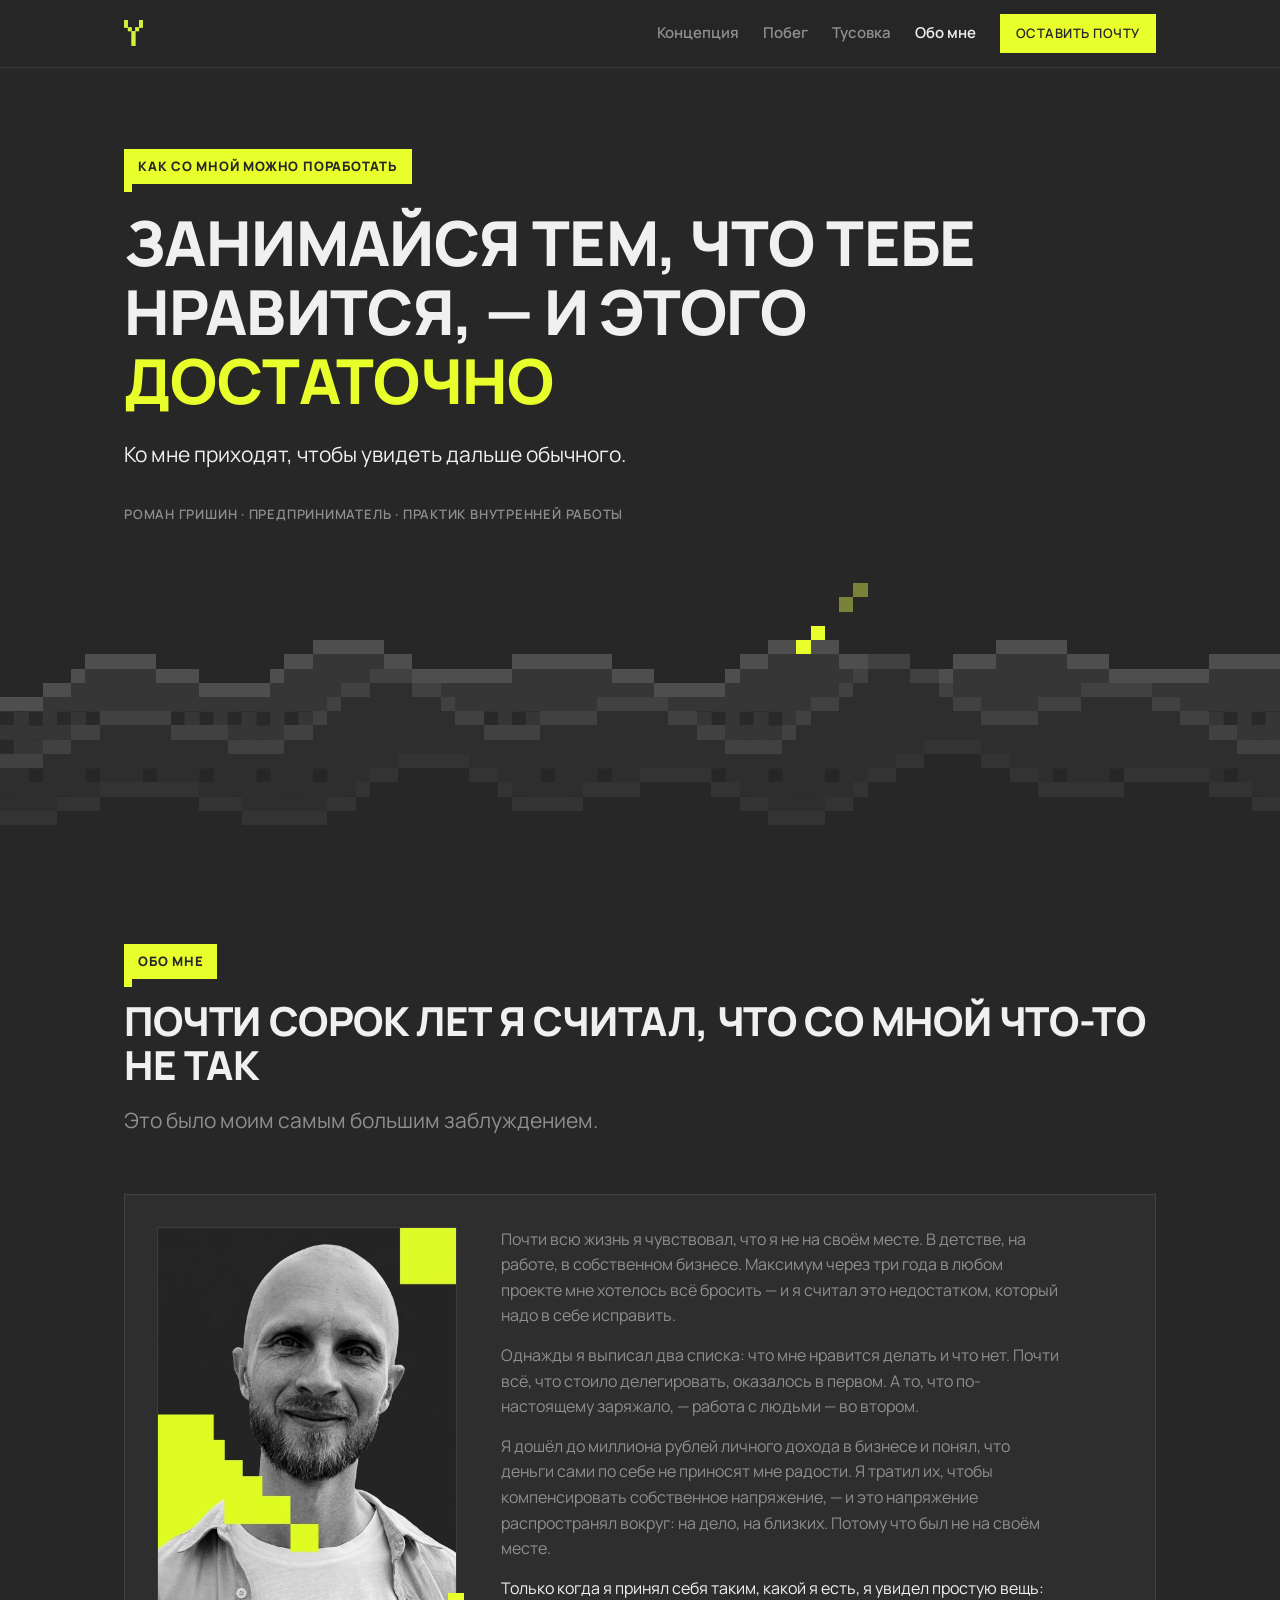
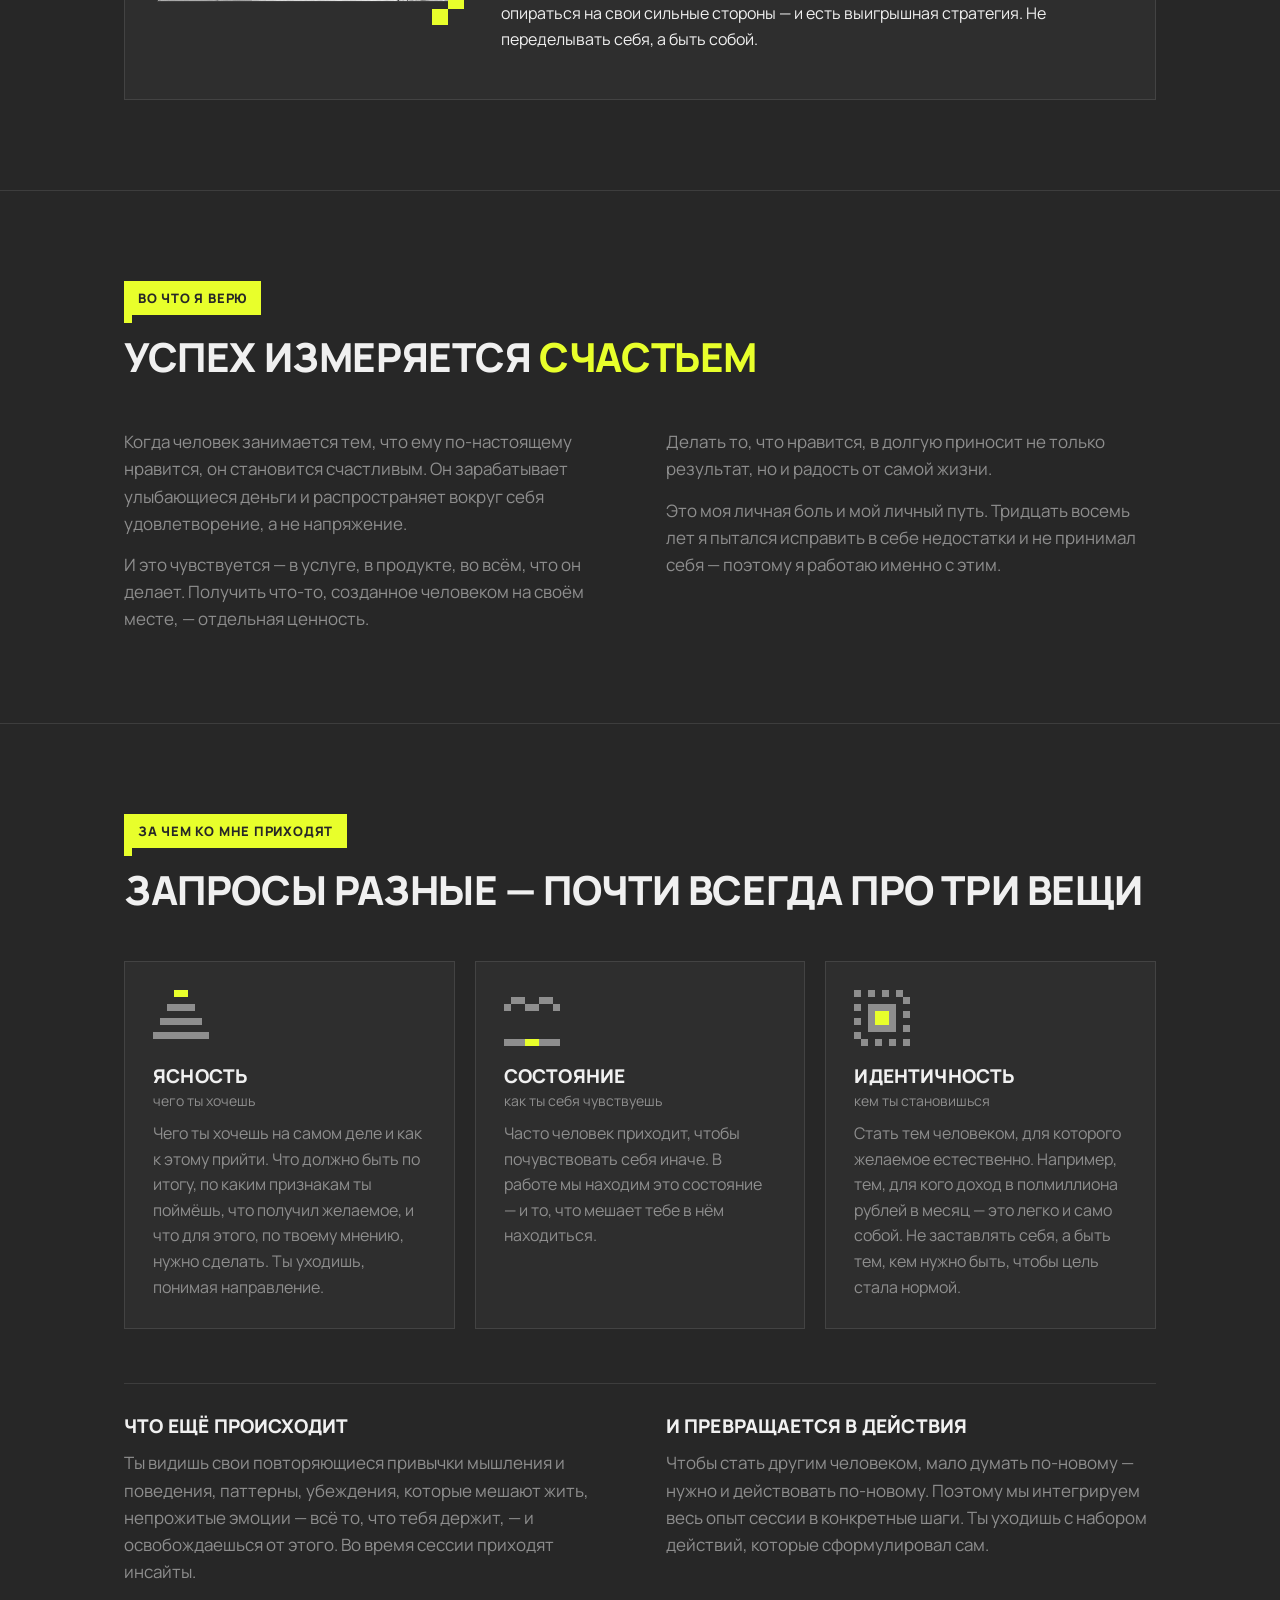
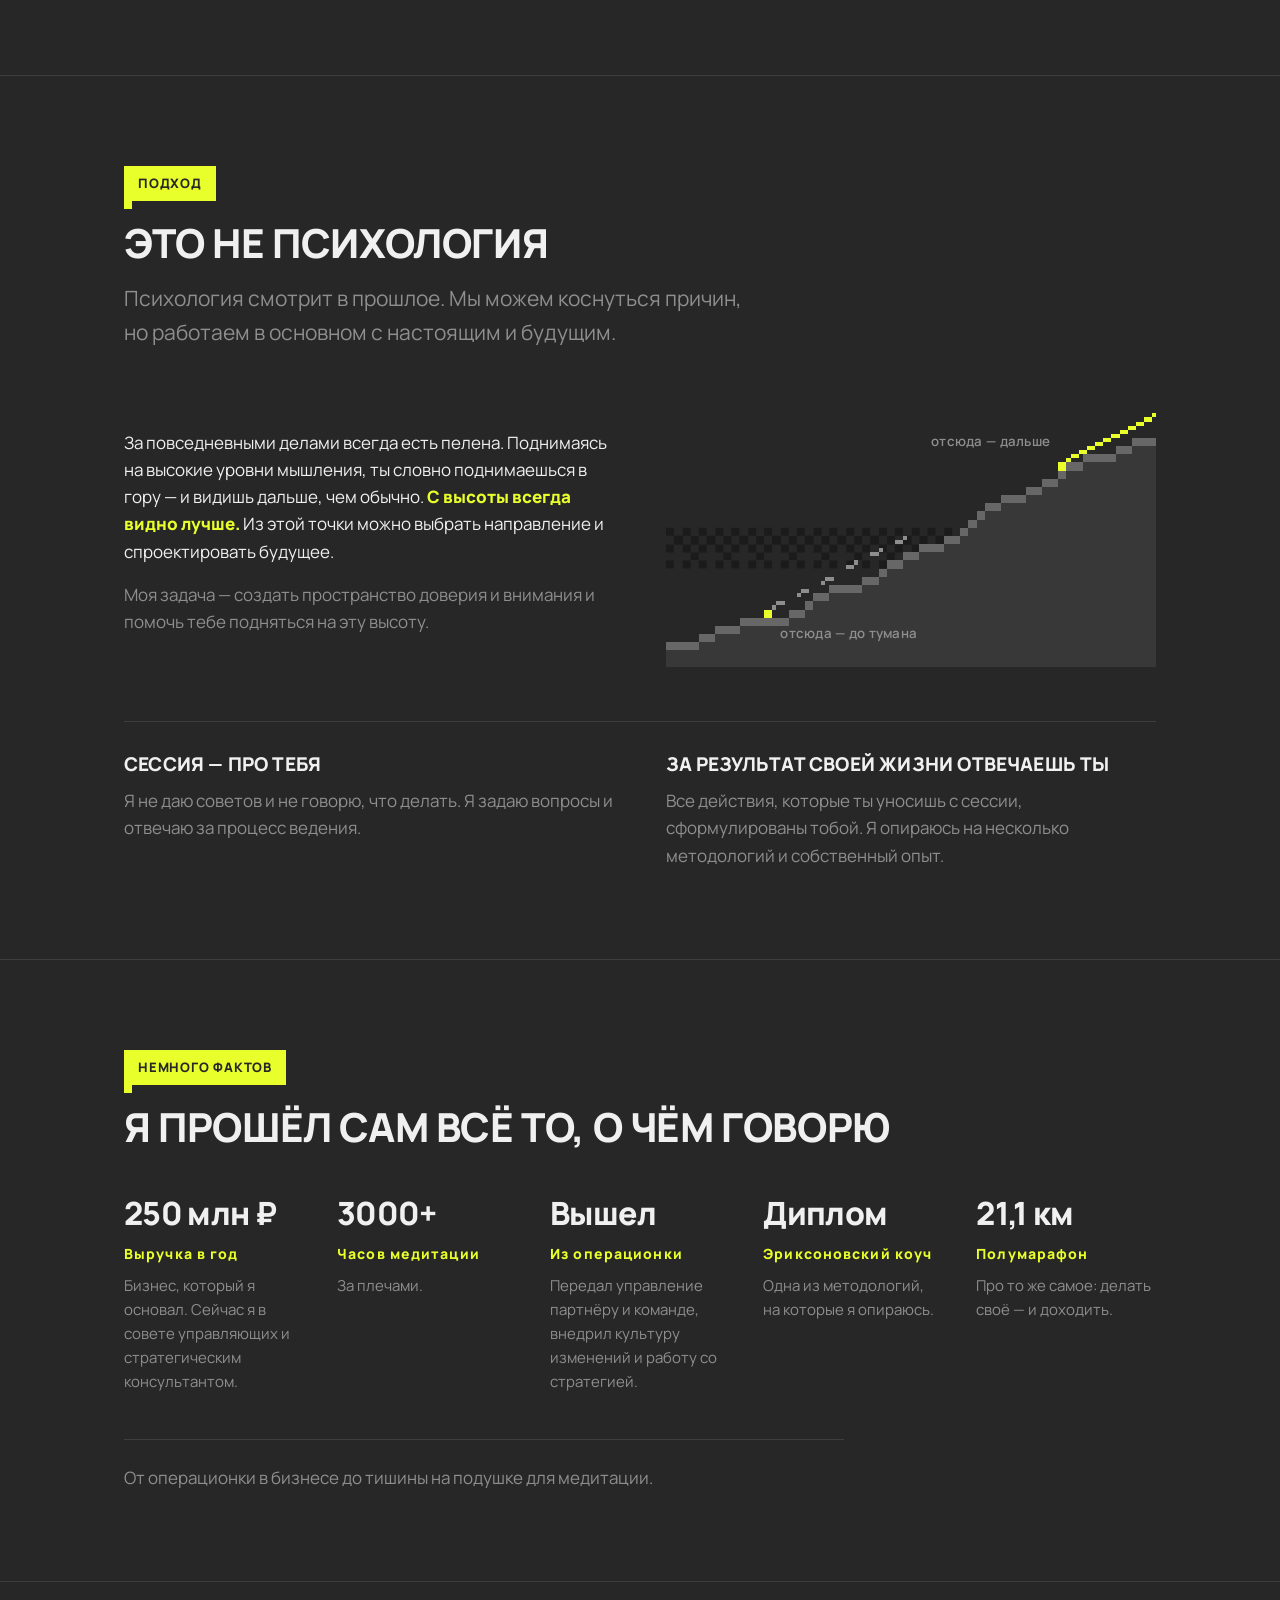
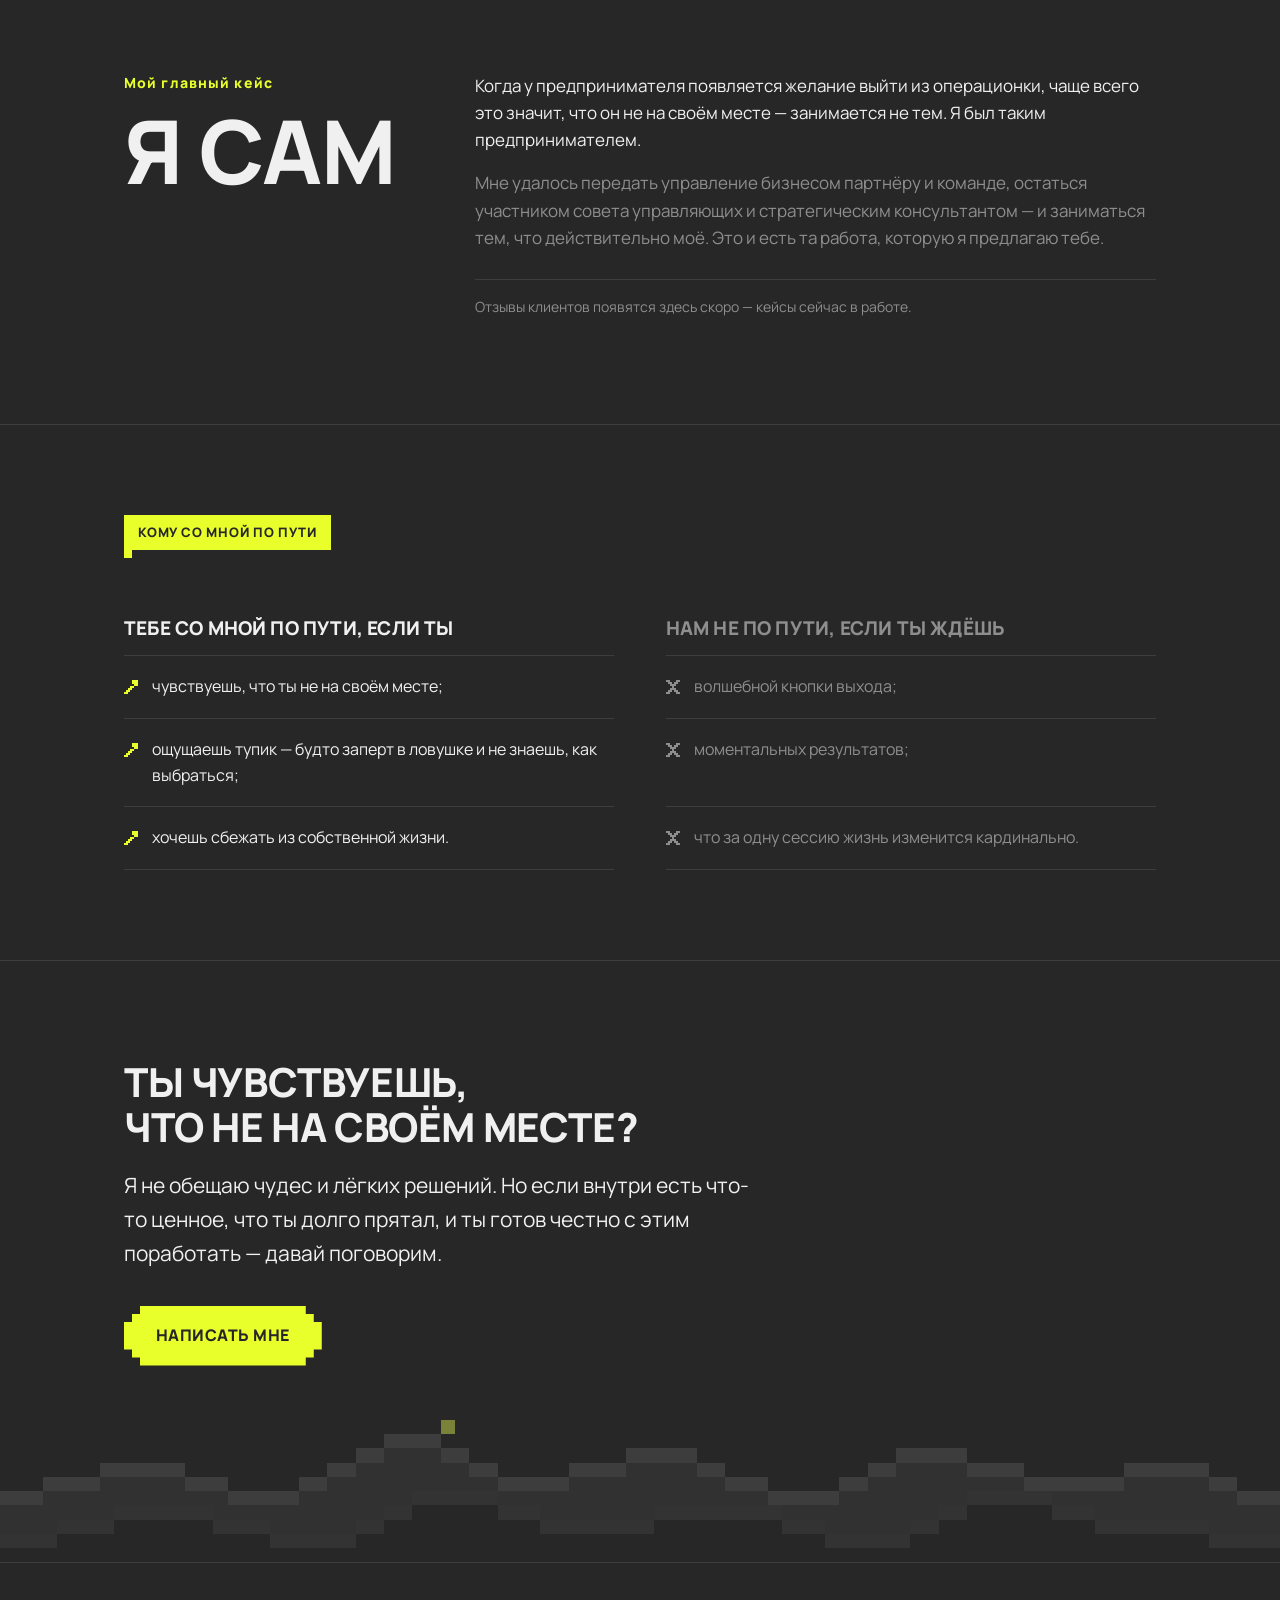
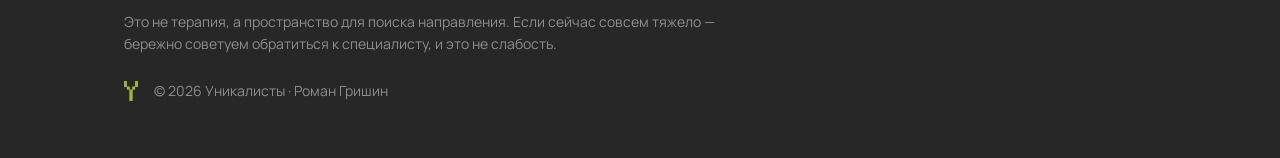
==== commit 731101f8: "Разделить сайт на страницы продуктов и переписать тексты Главная была одностраничником, где концепци" ====
--- a/about.html
+++ b/about.html
@@ -19,10 +19,9 @@
         <img src="assets/y-acid.png" alt="Уникалисты">
       </a>
       <div class="nav-links">
-        <a href="index.html#concept">Концепция</a>
-        <a href="index.html#escape">Побег</a>
-        <a href="index.html#crew">Тусовка</a>
-        <a href="index.html#unikalizator">Уникализатор</a>
+        <a href="concept.html">Концепция</a>
+        <a href="escape.html">Побег</a>
+        <a href="crew.html">Тусовка</a>
         <a href="about.html" aria-current="page">Обо мне</a>
         <a class="nav-cta" href="email.html">Оставить почту</a>
       </div>
@@ -225,49 +224,10 @@
         <div class="case-text">
           <p>Когда у предпринимателя появляется желание выйти из операционки, чаще всего это значит, что он не на своём месте — занимается не тем. Я был таким предпринимателем.</p>
           <p>Мне удалось передать управление бизнесом партнёру и команде, остаться участником совета управляющих и стратегическим консультантом — и заниматься тем, что действительно моё. Это и есть та работа, которую я предлагаю тебе.</p>
-        </div>
-      </div>
-    </div>
-  </section>
-
-  <!-- ── Что говорят ── -->
-  <section class="section" id="reviews">
-    <div class="wrap">
-      <div class="section-head">
-        <span class="chip">Что говорят</span>
-        <h2>Люди говорят об этом <span class="hl">лучше меня</span></h2>
-      </div>
-      <div class="grid grid--3 quotes">
-        <figure class="card quote">
-          <svg class="quote-mark" viewBox="0 0 6 4" shape-rendering="crispEdges" fill="currentColor" aria-hidden="true" focusable="false"><rect x="0" y="0" width="2" height="2"/><rect x="1" y="2" width="1" height="1"/><rect x="0" y="3" width="1" height="1"/><rect x="4" y="0" width="2" height="2"/><rect x="5" y="2" width="1" height="1"/><rect x="4" y="3" width="1" height="1"/></svg>
-          <blockquote><p>Я научилась принимать и уважать себя — даже когда у меня что-то не получается. Я начала строить действия на фундаменте любви и желания развиваться, а не на страхе и стыде.</p></blockquote>
-          <figcaption>Полина</figcaption>
-        </figure>
-        <figure class="card quote">
-          <svg class="quote-mark" viewBox="0 0 6 4" shape-rendering="crispEdges" fill="currentColor" aria-hidden="true" focusable="false"><rect x="0" y="0" width="2" height="2"/><rect x="1" y="2" width="1" height="1"/><rect x="0" y="3" width="1" height="1"/><rect x="4" y="0" width="2" height="2"/><rect x="5" y="2" width="1" height="1"/><rect x="4" y="3" width="1" height="1"/></svg>
-          <blockquote><p>Каждая моя попытка обратиться за ответом куда-то вовне не увенчивалась успехом — приходилось каждый вопрос направлять к себе. Мне удалось встретиться со своим страхом, которого я до сессии не замечал.</p></blockquote>
-          <figcaption>Владимир</figcaption>
-        </figure>
-        <figure class="card quote">
-          <svg class="quote-mark" viewBox="0 0 6 4" shape-rendering="crispEdges" fill="currentColor" aria-hidden="true" focusable="false"><rect x="0" y="0" width="2" height="2"/><rect x="1" y="2" width="1" height="1"/><rect x="0" y="3" width="1" height="1"/><rect x="4" y="0" width="2" height="2"/><rect x="5" y="2" width="1" height="1"/><rect x="4" y="3" width="1" height="1"/></svg>
-          <blockquote><p>Я ехала в суд впервые в жизни — и абсолютно без страхов, без ожиданий. Всё сложилось наилучшим образом. Самое интересное, что у меня не было никаких ожиданий: я просто была в состоянии, что всё сложится.</p></blockquote>
-          <figcaption>Елена</figcaption>
-        </figure>
-        <figure class="card quote">
-          <svg class="quote-mark" viewBox="0 0 6 4" shape-rendering="crispEdges" fill="currentColor" aria-hidden="true" focusable="false"><rect x="0" y="0" width="2" height="2"/><rect x="1" y="2" width="1" height="1"/><rect x="0" y="3" width="1" height="1"/><rect x="4" y="0" width="2" height="2"/><rect x="5" y="2" width="1" height="1"/><rect x="4" y="3" width="1" height="1"/></svg>
-          <blockquote><p>Очень доверительная атмосфера. Я — человек, который склонен уходить от вопросов о состояниях и чувствах, — широко рефлексировала вслух. Инсайты утаскиваю с собой.</p></blockquote>
-          <figcaption>Екатерина</figcaption>
-        </figure>
-        <figure class="card quote">
-          <svg class="quote-mark" viewBox="0 0 6 4" shape-rendering="crispEdges" fill="currentColor" aria-hidden="true" focusable="false"><rect x="0" y="0" width="2" height="2"/><rect x="1" y="2" width="1" height="1"/><rect x="0" y="3" width="1" height="1"/><rect x="4" y="0" width="2" height="2"/><rect x="5" y="2" width="1" height="1"/><rect x="4" y="3" width="1" height="1"/></svg>
-          <blockquote><p>Многие вещи, о которых ты говоришь, некомфортны. И это не из серии садомазохизма — я воспринимаю это как сигнал и максимально хочу идти в изменение, в рост.</p></blockquote>
-          <figcaption>Асия</figcaption>
-        </figure>
-        <figure class="card quote">
-          <svg class="quote-mark" viewBox="0 0 6 4" shape-rendering="crispEdges" fill="currentColor" aria-hidden="true" focusable="false"><rect x="0" y="0" width="2" height="2"/><rect x="1" y="2" width="1" height="1"/><rect x="0" y="3" width="1" height="1"/><rect x="4" y="0" width="2" height="2"/><rect x="5" y="2" width="1" height="1"/><rect x="4" y="3" width="1" height="1"/></svg>
-          <blockquote><p>Я благодарю Романа, моего наилучшего коуча, за проницательность, глубину мысли и смелость быть самим собой. Благодаря его живому примеру у меня выросло доверие к себе, и фокус сместился от целей к честно выбранному мною пути.</p></blockquote>
-          <figcaption>Жоомарт</figcaption>
-        </figure>
+          <!-- Секция отзывов снята до сбора разрешений у авторов.
+               Вернуть: git revert 3b298b6 6692b50 — или взять разметку из этих коммитов. -->
+          <p class="case-note">Отзывы клиентов появятся здесь скоро — кейсы сейчас в работе.</p>
+        </div>
       </div>
     </div>
   </section>
--- a/styles.css
+++ b/styles.css
@@ -306,6 +306,110 @@
 .card--b ul li::before { background: var(--lime); }
 .card--b ul { color: var(--light); }
 
+/* карточка-ссылка: на главной и в блоках «куда дальше» */
+
+.card--link {
+  display: flex;
+  flex-direction: column;
+  text-decoration: none;
+  color: inherit;
+}
+
+.card--link p { flex: 1; }
+
+.card-go {
+  display: inline-block;
+  margin-top: 20px;
+  color: var(--lime);
+  font-weight: 800;
+  font-size: 14px;
+  text-transform: uppercase;
+  letter-spacing: 0.06em;
+}
+
+.card--link:hover { border-color: rgba(232, 255, 43, 0.5); }
+
+/* ── Шапка страницы продукта ── */
+
+.prod-hero {
+  padding: clamp(48px, 8vh, 88px) 0 clamp(40px, 7vh, 72px);
+  border-bottom: 1px solid var(--border);
+}
+
+.prod-hero .back { margin-bottom: 32px; }
+.prod-hero .chip { margin-bottom: 22px; }
+.prod-hero h1 { margin-bottom: 20px; }
+.prod-hero .lead { margin-bottom: 0; }
+.prod-hero .hero-actions { margin-top: 32px; }
+
+/* ссылка «назад» — на страницах продуктов и на email */
+
+.back {
+  display: block;
+  width: fit-content;
+  color: var(--gray);
+  text-decoration: none;
+  font-size: 15px;
+}
+.back:hover { color: var(--light); }
+
+/* ── Кейс-история ── */
+
+.story {
+  display: grid;
+  grid-template-columns: 240px 1fr;
+  gap: clamp(28px, 4vw, 56px);
+  align-items: start;
+}
+
+.story-side {
+  position: sticky;
+  top: 96px;
+  border-left: 4px solid var(--lime);
+  padding-left: 20px;
+}
+
+.story-fact + .story-fact {
+  margin-top: 26px;
+  padding-top: 26px;
+  border-top: 1px solid var(--border);
+}
+
+.story-fact p { color: var(--gray); font-size: 15px; }
+.story-fact .fact-n { margin-bottom: 8px; }
+
+.story-body p { color: var(--gray); margin-bottom: 16px; }
+.story-body a { color: var(--lime); }
+
+.story-lead {
+  color: var(--light) !important;
+  font-size: clamp(18px, 2vw, 21px);
+}
+
+.story-h {
+  margin-top: 36px;
+  margin-bottom: 14px;
+  color: var(--light);
+}
+
+.story-out {
+  margin-top: 36px;
+  padding: 26px;
+  background: var(--charcoal-2);
+  border: 1px solid var(--border);
+}
+
+.story-out h3 { margin-bottom: 16px; }
+.story-out p:last-child { margin-bottom: 0; }
+.story-out strong { color: var(--light); font-weight: 800; }
+
+.story-note {
+  margin-top: 28px;
+  padding-top: 16px;
+  border-top: 1px solid var(--border);
+  font-size: 14px;
+}
+
 /* ── Блок «обо мне» ── */
 
 .about {
@@ -318,6 +422,9 @@
   background: var(--charcoal-2);
   border: 1px solid var(--border);
 }
+
+/* тот же блок, но как самостоятельная секция — без отступа сверху */
+.about--flush { margin-top: 0; }
 
 .about-photo {
   position: relative;
@@ -394,6 +501,13 @@
   border-top: 1px solid var(--border);
 }
 
+/* та же полоса, но под собственным заголовком секции */
+.no-promises--flush {
+  margin-top: 0;
+  padding-top: 0;
+  border-top: none;
+}
+
 .no-promises p strong {
   display: block;
   color: var(--light);
@@ -502,15 +616,7 @@
 
 .email-box { max-width: 560px; }
 
-.email-box .back {
-  display: block;
-  width: fit-content;
-  color: var(--gray);
-  text-decoration: none;
-  font-size: 15px;
-  margin-bottom: 40px;
-}
-.email-box .back:hover { color: var(--light); }
+.email-box .back { margin-bottom: 40px; }
 
 .email-box h1 { font-size: clamp(30px, 4.5vw, 46px); margin-bottom: 18px; }
 .email-box .lead { margin-bottom: 36px; font-size: 18px; }
@@ -694,34 +800,11 @@
 .case-text p { color: var(--gray); margin-bottom: 16px; }
 .case-text p:first-child { color: var(--light); }
 
-/* Что говорят */
-
-.quote {
-  display: flex;
-  flex-direction: column;
-  margin: 0;
-}
-
-.quote-mark {
-  width: 24px;
-  height: 16px;
-  margin-bottom: 18px;
-  color: var(--olive);
-}
-
-.quote blockquote { margin: 0; flex: 1; }
-
-.quote p { color: var(--light); font-size: 16px; }
-
-.quote figcaption {
-  margin-top: 20px;
+.case-note {
+  margin-top: 28px !important;
   padding-top: 16px;
   border-top: 1px solid var(--border);
-  color: var(--lime);
-  font-weight: 800;
   font-size: 14px;
-  text-transform: uppercase;
-  letter-spacing: 0.08em;
 }
 
 /* Кому по пути */
@@ -914,16 +997,38 @@
   .view { grid-template-columns: 1fr; }
   .view-fig { max-width: 520px; margin-top: 8px; }
   .case { grid-template-columns: 1fr; }
-  /* отзывы читаются короткими колонками — 3 → 2, а не сразу в одну */
-  .quotes { grid-template-columns: repeat(2, 1fr); }
+
+  /* кейс-история: цифры уходят наверх в строку */
+  .story { grid-template-columns: 1fr; }
+  .story-side {
+    position: static;
+    display: grid;
+    grid-template-columns: repeat(3, 1fr);
+    gap: 20px;
+    border-left: none;
+    border-top: 4px solid var(--lime);
+    padding-left: 0;
+    padding-top: 20px;
+  }
+  .story-fact + .story-fact {
+    margin-top: 0;
+    padding-top: 0;
+    border-top: none;
+  }
 }
 
 @media (max-width: 640px) {
   body { font-size: 16px; }
   .grid--2, .grid--4, .no-promises { grid-template-columns: 1fr; }
   .grid { gap: 14px; }
-  .nav-links a:not(.nav-cta) { display: none; }
   .pixel-stairs { display: none; }
+
+  /* Навигация: со страницами продуктов ссылки нужны и на телефоне,
+     поэтому прячем не их, а кнопку — CTA есть в каждой секции ниже. */
+  .nav-in { gap: 12px; padding: 12px 16px; }
+  .nav-links { gap: 12px; flex-wrap: wrap; justify-content: flex-end; }
+  .nav-links a:not(.nav-cta) { font-size: 13px; }
+  .nav-links .nav-cta { display: none; }
   .btn { width: 100%; text-align: center; }
   .hero-actions { flex-direction: column; }
 
@@ -986,13 +1091,18 @@
   .list-plain li { padding: 13px 0; font-size: 15px; }
   .no-promises { margin-top: 28px; padding-top: 24px; gap: 14px; }
 
+  /* страницы продуктов */
+  .prod-hero .back { margin-bottom: 24px; }
+  .story-side { grid-template-columns: 1fr 1fr; }
+  .story-lead { font-size: 17px; }
+  .story-out { padding: 20px; }
+  .card-go { margin-top: 16px; }
+
   /* about.html: обычный поток, без скролл-снапа */
   .col2 { grid-template-columns: 1fr; }
   .mark { width: 48px; height: 48px; margin-bottom: 16px; }
   .facts { gap: 28px; }
   .case-head { margin-bottom: 20px; }
-  .quotes { grid-template-columns: 1fr; }
-  .quote-mark { margin-bottom: 14px; }
   .fit { grid-template-columns: 1fr; }
   .fit-h { order: 1; }
   .fit-i--yes { order: 2; }
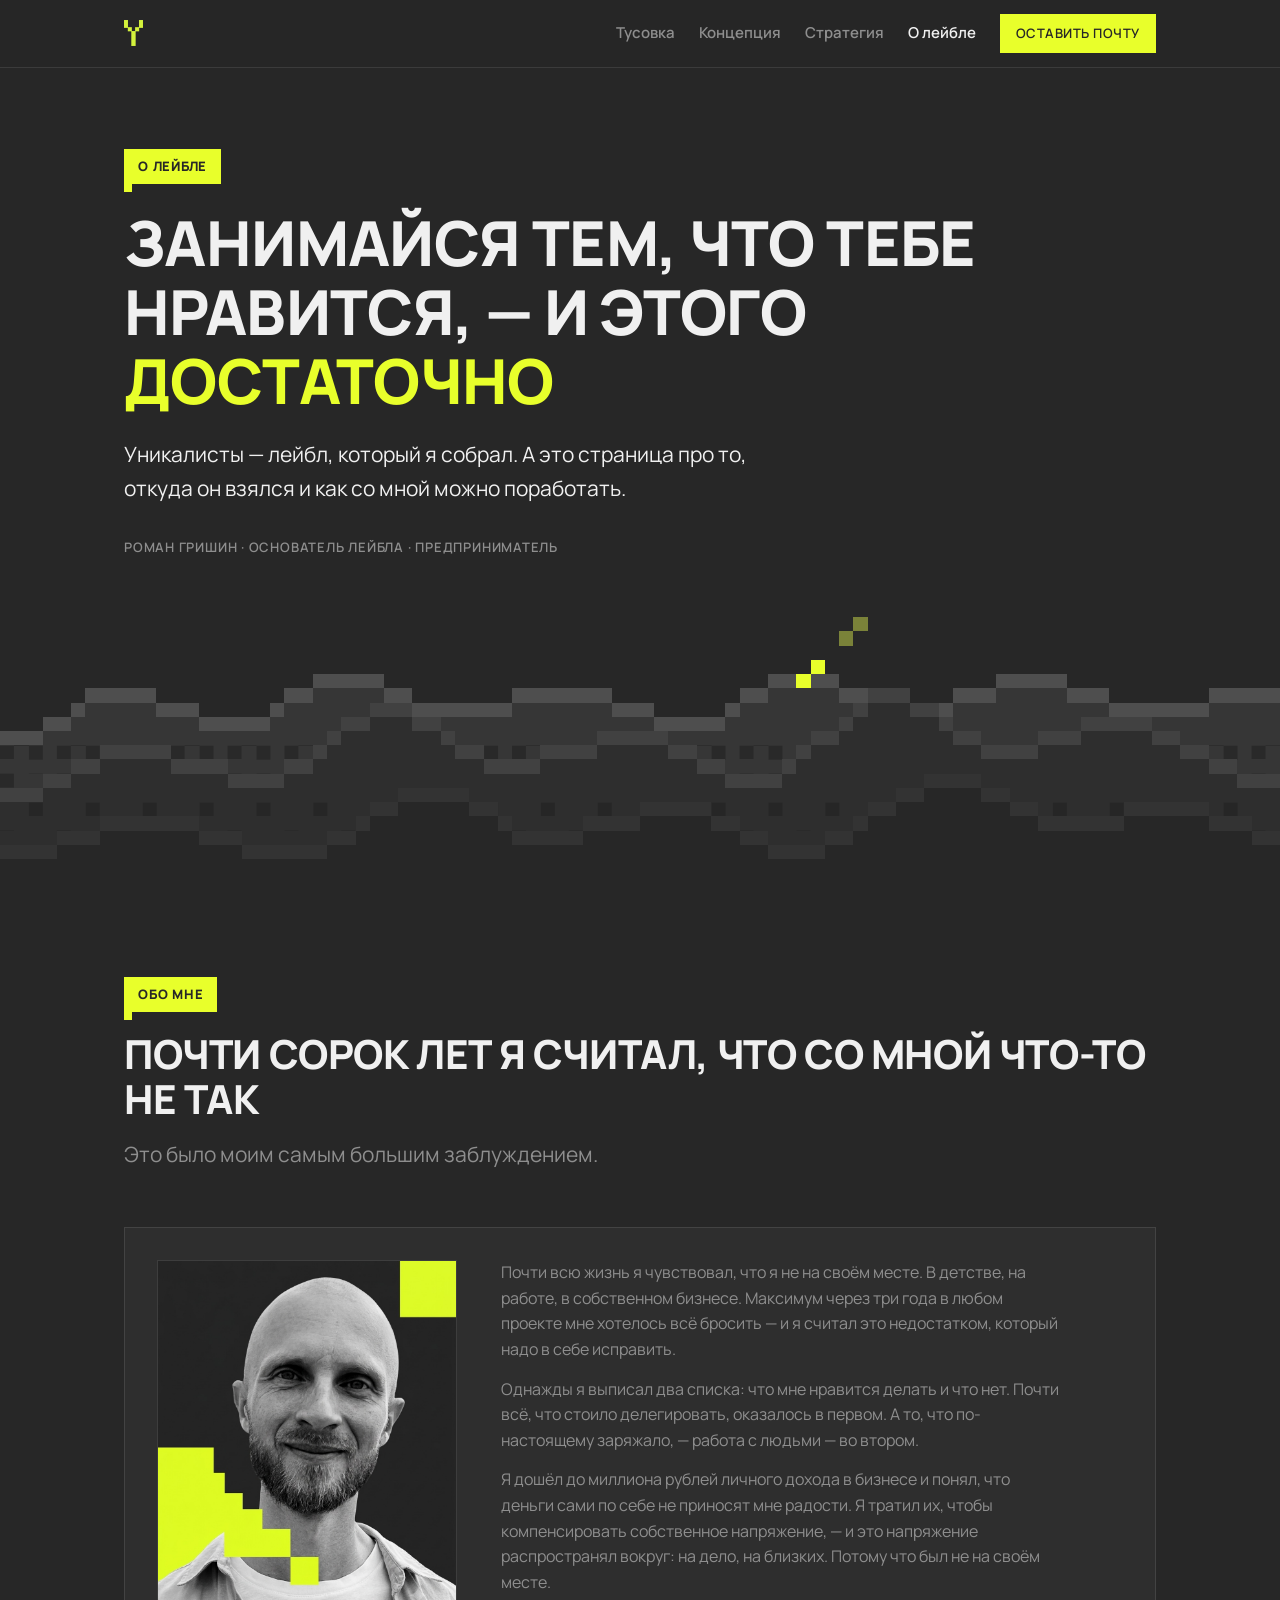
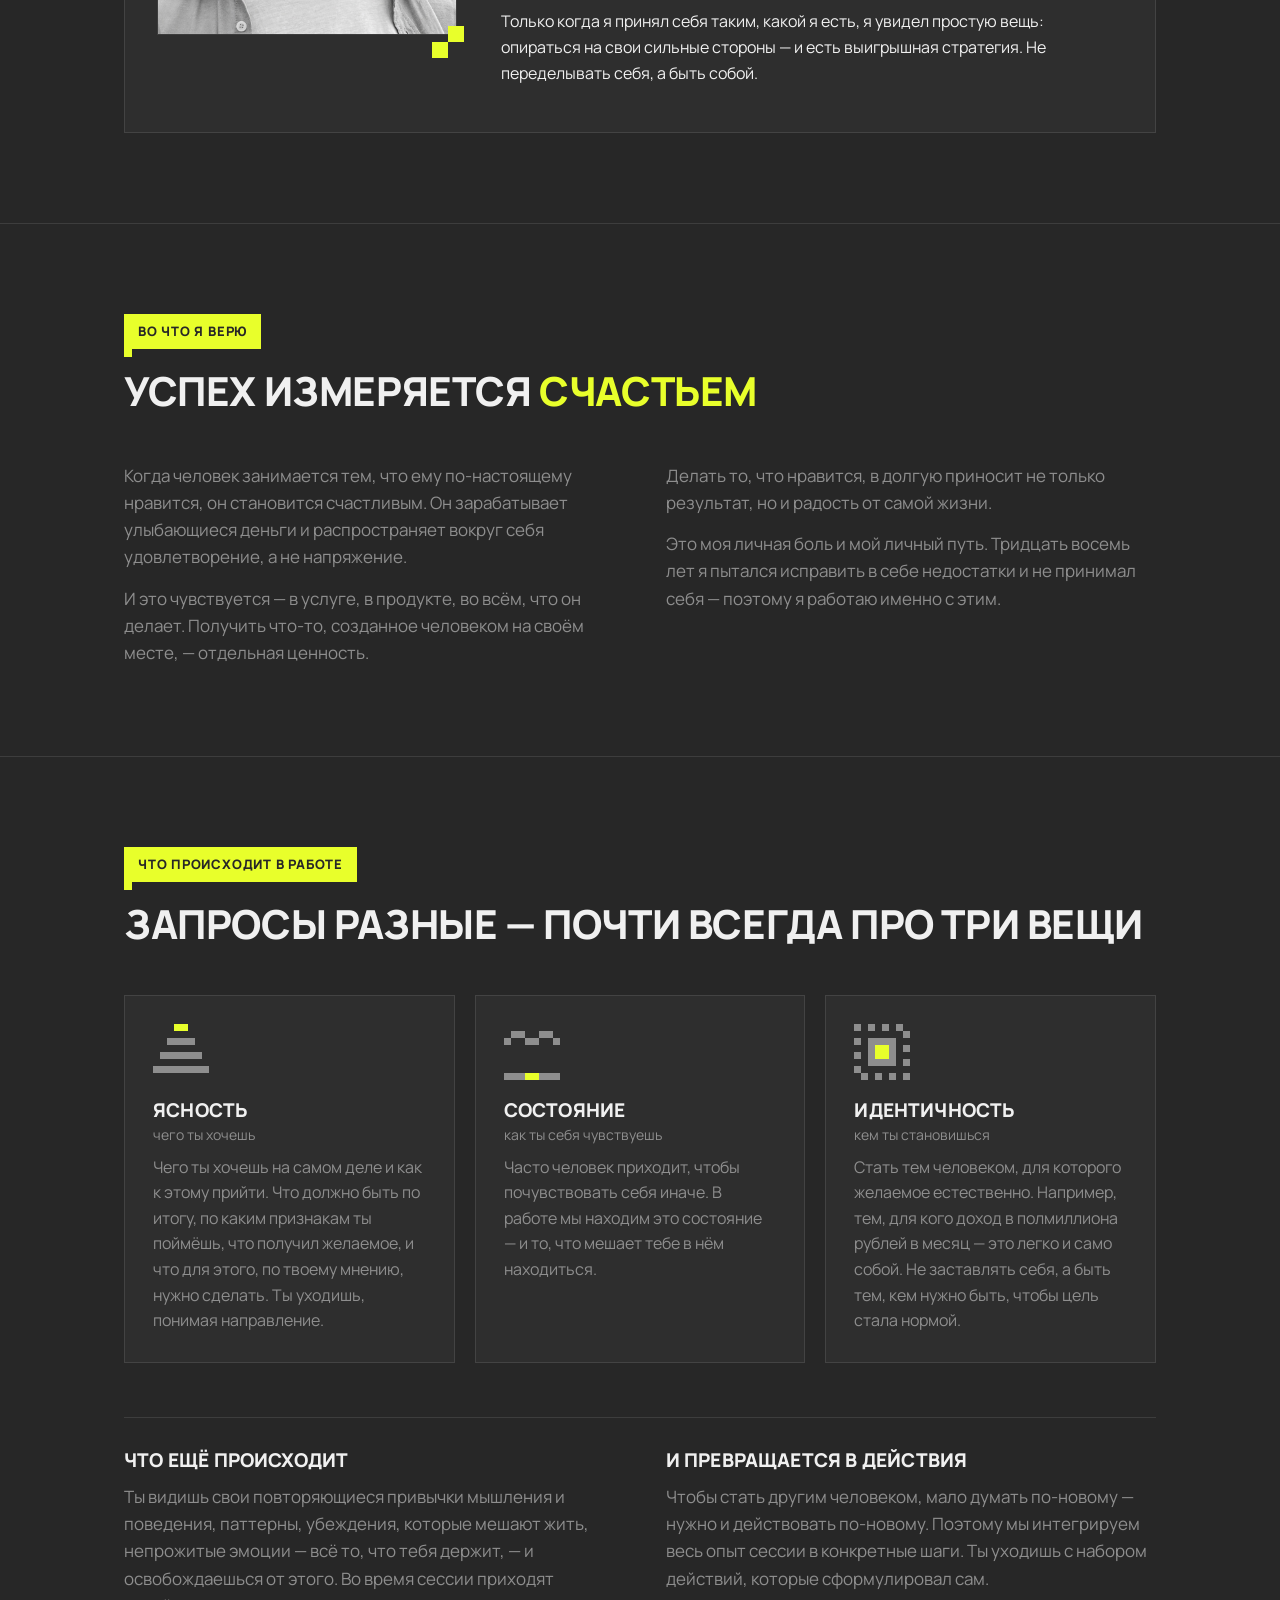
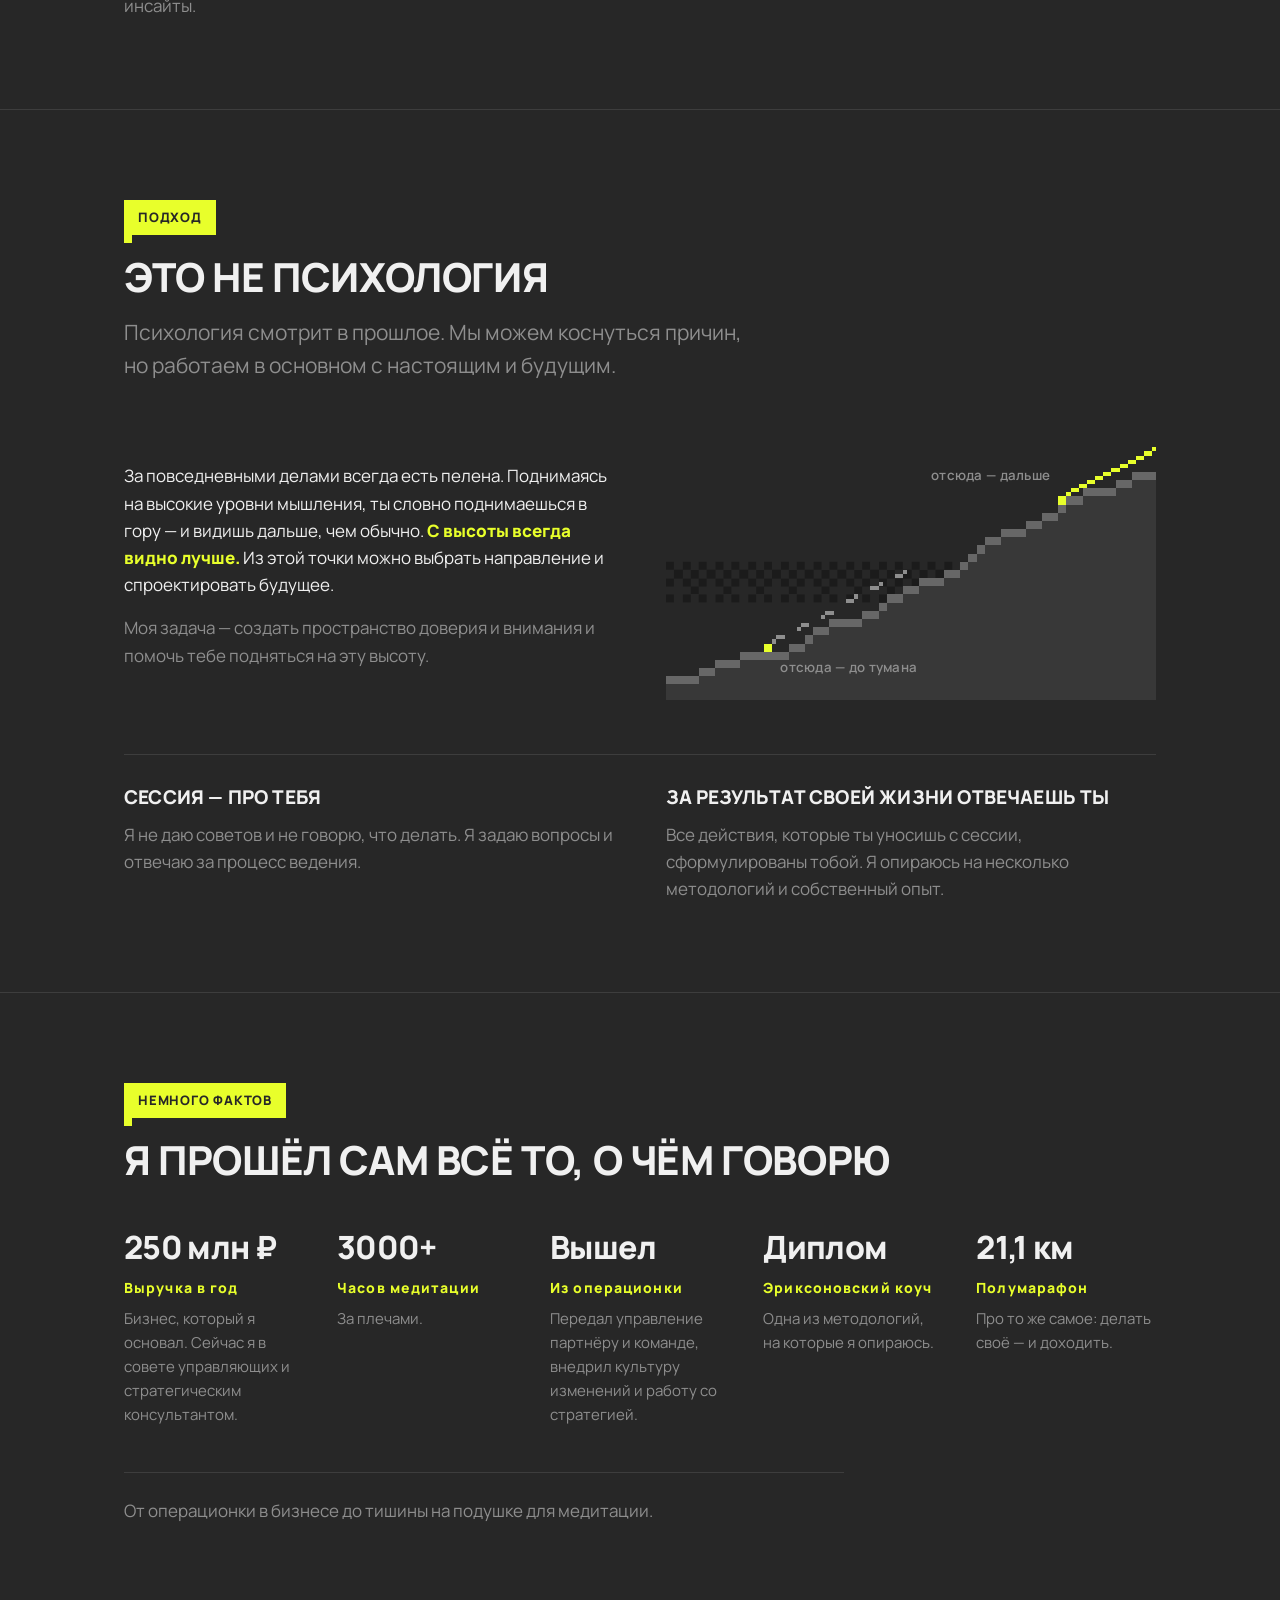
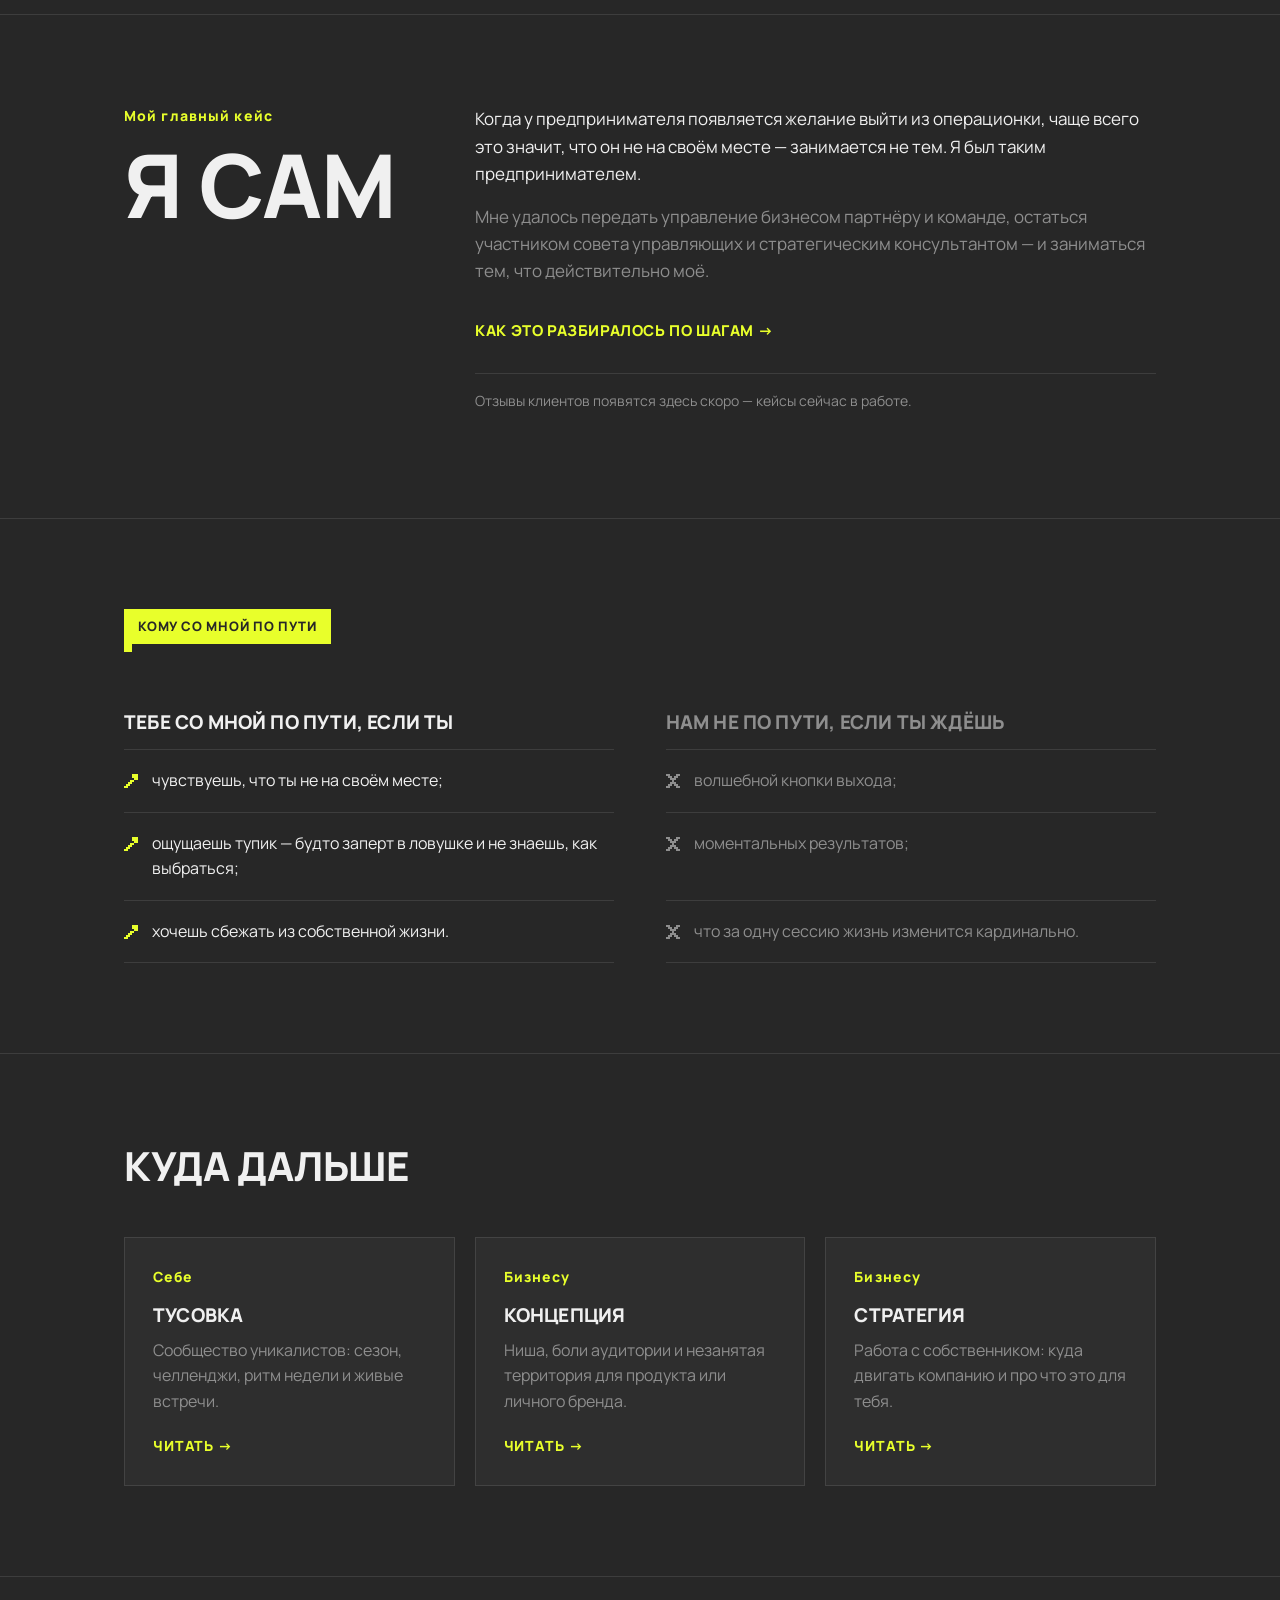
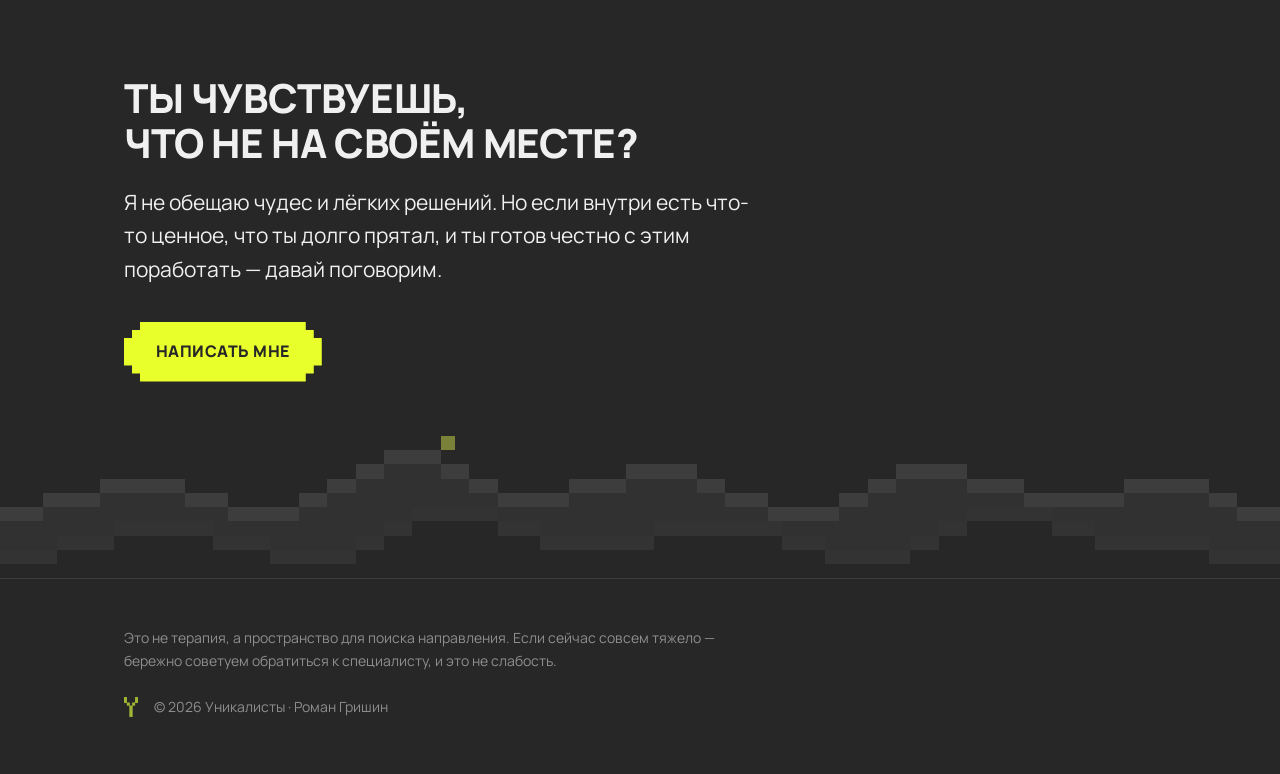
==== commit b50d8daa: "Переструктурировать сайт как лейбл с двумя аудиториями Сайт был персональным лендингом Романа с прод" ====
--- a/about.html
+++ b/about.html
@@ -3,8 +3,8 @@
 <head>
   <meta charset="UTF-8">
   <meta name="viewport" content="width=device-width, initial-scale=1">
-  <title>Как со мной можно поработать — Роман Гришин · Уникалисты</title>
-  <meta name="description" content="Роман Гришин — обо мне и о том, что человек получает в работе со мной: ясность, состояние, идентичность. Без обещаний чудес.">
+  <title>О лейбле — Роман Гришин · Уникалисты</title>
+  <meta name="description" content="Роман Гришин — основатель лейбла Уникалисты. Путь, подход и то, что человек получает в работе с ним: ясность, состояние, идентичность.">
   <link rel="icon" type="image/png" href="assets/y-acid.png">
   <link rel="preconnect" href="https://fonts.googleapis.com">
   <link rel="preconnect" href="https://fonts.gstatic.com" crossorigin>
@@ -19,10 +19,10 @@
         <img src="assets/y-acid.png" alt="Уникалисты">
       </a>
       <div class="nav-links">
+        <a href="crew.html">Тусовка</a>
         <a href="concept.html">Концепция</a>
-        <a href="escape.html">Побег</a>
-        <a href="crew.html">Тусовка</a>
-        <a href="about.html" aria-current="page">Обо мне</a>
+        <a href="strategy.html">Стратегия</a>
+        <a href="about.html" aria-current="page">О лейбле</a>
         <a class="nav-cta" href="email.html">Оставить почту</a>
       </div>
     </div>
@@ -53,10 +53,10 @@
       </svg>
     </div>
     <div class="wrap">
-      <span class="chip">Как со мной можно поработать</span>
+      <span class="chip">О лейбле</span>
       <h1>Занимайся тем, что тебе нравится, — и этого <span class="hl">достаточно</span></h1>
-      <p class="lead">Ко мне приходят, чтобы увидеть дальше обычного.</p>
-      <p class="about-hero__sig">Роман Гришин · предприниматель · практик внутренней работы</p>
+      <p class="lead">Уникалисты — лейбл, который я собрал. А это страница про то, откуда он взялся и как со мной можно поработать.</p>
+      <p class="about-hero__sig">Роман Гришин · основатель лейбла · предприниматель</p>
     </div>
   </header>
 
@@ -107,7 +107,7 @@
   <section class="section">
     <div class="wrap">
       <div class="section-head">
-        <span class="chip">За чем ко мне приходят</span>
+        <span class="chip">Что происходит в работе</span>
         <h2>Запросы разные — почти всегда про три вещи</h2>
       </div>
 
@@ -213,7 +213,8 @@
     </div>
   </section>
 
-  <!-- ── Мой главный кейс ── -->
+  <!-- ── Мой главный кейс ──
+       Развёрнутая версия этой истории живёт на strategy.html как кейс продукта. -->
   <section class="section">
     <div class="wrap">
       <div class="case">
@@ -223,7 +224,8 @@
         </div>
         <div class="case-text">
           <p>Когда у предпринимателя появляется желание выйти из операционки, чаще всего это значит, что он не на своём месте — занимается не тем. Я был таким предпринимателем.</p>
-          <p>Мне удалось передать управление бизнесом партнёру и команде, остаться участником совета управляющих и стратегическим консультантом — и заниматься тем, что действительно моё. Это и есть та работа, которую я предлагаю тебе.</p>
+          <p>Мне удалось передать управление бизнесом партнёру и команде, остаться участником совета управляющих и стратегическим консультантом — и заниматься тем, что действительно моё.</p>
+          <p><a class="about-more" href="strategy.html#case-self">Как это разбиралось по шагам →</a></p>
           <!-- Секция отзывов снята до сбора разрешений у авторов.
                Вернуть: git revert 3b298b6 6692b50 — или взять разметку из этих коммитов. -->
           <p class="case-note">Отзывы клиентов появятся здесь скоро — кейсы сейчас в работе.</p>
@@ -247,6 +249,35 @@
         <div class="fit-i fit-i--no"><svg viewBox="0 0 7 7" shape-rendering="crispEdges" fill="currentColor" aria-hidden="true" focusable="false"><rect x="0" y="0" width="1" height="1"/><rect x="1" y="0" width="1" height="1"/><rect x="5" y="0" width="1" height="1"/><rect x="6" y="0" width="1" height="1"/><rect x="1" y="1" width="1" height="1"/><rect x="2" y="1" width="1" height="1"/><rect x="4" y="1" width="1" height="1"/><rect x="5" y="1" width="1" height="1"/><rect x="2" y="2" width="1" height="1"/><rect x="3" y="2" width="1" height="1"/><rect x="4" y="2" width="1" height="1"/><rect x="3" y="3" width="1" height="1"/><rect x="2" y="4" width="1" height="1"/><rect x="3" y="4" width="1" height="1"/><rect x="4" y="4" width="1" height="1"/><rect x="1" y="5" width="1" height="1"/><rect x="2" y="5" width="1" height="1"/><rect x="4" y="5" width="1" height="1"/><rect x="5" y="5" width="1" height="1"/><rect x="0" y="6" width="1" height="1"/><rect x="1" y="6" width="1" height="1"/><rect x="5" y="6" width="1" height="1"/><rect x="6" y="6" width="1" height="1"/></svg><p>моментальных результатов;</p></div>
         <div class="fit-i fit-i--yes"><svg viewBox="0 0 7 7" shape-rendering="crispEdges" fill="currentColor" aria-hidden="true" focusable="false"><rect x="4" y="0" width="1" height="1"/><rect x="5" y="0" width="1" height="1"/><rect x="6" y="0" width="1" height="1"/><rect x="4" y="1" width="1" height="1"/><rect x="5" y="1" width="1" height="1"/><rect x="6" y="1" width="1" height="1"/><rect x="5" y="2" width="1" height="1"/><rect x="6" y="2" width="1" height="1"/><rect x="3" y="3" width="1" height="1"/><rect x="4" y="3" width="1" height="1"/><rect x="2" y="4" width="1" height="1"/><rect x="3" y="4" width="1" height="1"/><rect x="1" y="5" width="1" height="1"/><rect x="2" y="5" width="1" height="1"/><rect x="0" y="6" width="1" height="1"/><rect x="1" y="6" width="1" height="1"/></svg><p>хочешь сбежать из собственной жизни.</p></div>
         <div class="fit-i fit-i--no"><svg viewBox="0 0 7 7" shape-rendering="crispEdges" fill="currentColor" aria-hidden="true" focusable="false"><rect x="0" y="0" width="1" height="1"/><rect x="1" y="0" width="1" height="1"/><rect x="5" y="0" width="1" height="1"/><rect x="6" y="0" width="1" height="1"/><rect x="1" y="1" width="1" height="1"/><rect x="2" y="1" width="1" height="1"/><rect x="4" y="1" width="1" height="1"/><rect x="5" y="1" width="1" height="1"/><rect x="2" y="2" width="1" height="1"/><rect x="3" y="2" width="1" height="1"/><rect x="4" y="2" width="1" height="1"/><rect x="3" y="3" width="1" height="1"/><rect x="2" y="4" width="1" height="1"/><rect x="3" y="4" width="1" height="1"/><rect x="4" y="4" width="1" height="1"/><rect x="1" y="5" width="1" height="1"/><rect x="2" y="5" width="1" height="1"/><rect x="4" y="5" width="1" height="1"/><rect x="5" y="5" width="1" height="1"/><rect x="0" y="6" width="1" height="1"/><rect x="1" y="6" width="1" height="1"/><rect x="5" y="6" width="1" height="1"/><rect x="6" y="6" width="1" height="1"/></svg><p>что за одну сессию жизнь изменится кардинально.</p></div>
+      </div>
+    </div>
+  </section>
+
+  <!-- ── Куда дальше ── -->
+  <section class="section">
+    <div class="wrap">
+      <div class="section-head">
+        <h2>Куда дальше</h2>
+      </div>
+      <div class="grid grid--3">
+        <a class="card card--link" href="crew.html">
+          <span class="card-num">Себе</span>
+          <h3>Тусовка</h3>
+          <p>Сообщество уникалистов: сезон, челленджи, ритм недели и живые встречи.</p>
+          <span class="card-go">Читать →</span>
+        </a>
+        <a class="card card--link" href="concept.html">
+          <span class="card-num">Бизнесу</span>
+          <h3>Концепция</h3>
+          <p>Ниша, боли аудитории и незанятая территория для продукта или личного бренда.</p>
+          <span class="card-go">Читать →</span>
+        </a>
+        <a class="card card--link" href="strategy.html">
+          <span class="card-num">Бизнесу</span>
+          <h3>Стратегия</h3>
+          <p>Работа с собственником: куда двигать компанию и про что это для тебя.</p>
+          <span class="card-go">Читать →</span>
+        </a>
       </div>
     </div>
   </section>
--- a/styles.css
+++ b/styles.css
@@ -329,6 +329,129 @@
 
 .card--link:hover { border-color: rgba(232, 255, 43, 0.5); }
 
+/* ── Развилка на главной: себе / бизнесу ── */
+
+.fork {
+  display: grid;
+  grid-template-columns: 1fr 1fr;
+  gap: clamp(20px, 3vw, 40px);
+  align-items: stretch;
+}
+
+.fork-col {
+  display: flex;
+  flex-direction: column;
+  gap: 20px;
+}
+
+.fork-label {
+  display: block;
+  color: var(--gray);
+  font-weight: 800;
+  font-size: 13px;
+  text-transform: uppercase;
+  letter-spacing: 0.14em;
+  padding-bottom: 12px;
+  border-bottom: 1px solid var(--border);
+}
+
+.fork-col:first-child .fork-label { color: var(--lime); }
+
+/* обе карточки в колонке тянутся на одну высоту */
+.fork-col .card--link { flex: 1; }
+
+/* ── Слэш перед заголовком секции ── */
+
+.slash {
+  display: block;
+  color: var(--olive);
+  font-weight: 800;
+  font-size: 28px;
+  line-height: 1;
+  margin-bottom: 10px;
+}
+
+/* ── Блок узнавания: боли через слэш ── */
+
+.recog-intro {
+  margin-top: 40px;
+  margin-bottom: 12px;
+  color: var(--light);
+  font-weight: 800;
+  text-transform: uppercase;
+  font-size: 14px;
+  letter-spacing: 0.04em;
+}
+
+.recog {
+  color: var(--gray);
+  max-width: 780px;
+  margin-bottom: 32px;
+  border-left: 4px solid var(--olive);
+  padding-left: 20px;
+}
+
+/* ── Подзаголовок «Внутри сезона» ── */
+
+.season-h {
+  margin-top: clamp(36px, 6vh, 56px);
+  margin-bottom: 20px;
+  padding-top: 28px;
+  border-top: 1px solid var(--border);
+}
+
+/* ── FAQ на нативных details ── */
+
+.faq { border-top: 1px solid var(--border); }
+
+.faq details { border-bottom: 1px solid var(--border); }
+
+.faq summary {
+  list-style: none;
+  cursor: pointer;
+  padding: 20px 40px 20px 0;
+  position: relative;
+  font-weight: 800;
+  font-size: 17px;
+  transition: color 0.18s ease;
+}
+
+.faq summary::-webkit-details-marker { display: none; }
+.faq summary:hover { color: var(--lime); }
+
+/* плюс из двух пиксельных полос, при раскрытии вертикаль исчезает */
+.faq summary::before,
+.faq summary::after {
+  content: "";
+  position: absolute;
+  right: 4px;
+  top: 50%;
+  background: var(--lime);
+  transition: transform 0.2s ease, opacity 0.2s ease;
+}
+
+.faq summary::before {
+  width: 16px;
+  height: 2px;
+  margin-top: -1px;
+}
+
+.faq summary::after {
+  width: 2px;
+  height: 16px;
+  margin-top: -8px;
+  margin-right: 7px;
+}
+
+.faq details[open] summary::after { opacity: 0; transform: rotate(90deg); }
+
+.faq details p {
+  color: var(--gray);
+  font-size: 16px;
+  max-width: 720px;
+  padding-bottom: 22px;
+}
+
 /* ── Шапка страницы продукта ── */
 
 .prod-hero {
@@ -341,6 +464,15 @@
 .prod-hero h1 { margin-bottom: 20px; }
 .prod-hero .lead { margin-bottom: 0; }
 .prod-hero .hero-actions { margin-top: 32px; }
+
+.prod-hero__meta {
+  margin-top: 22px;
+  color: var(--lime);
+  font-weight: 800;
+  font-size: 13px;
+  text-transform: uppercase;
+  letter-spacing: 0.1em;
+}
 
 /* ссылка «назад» — на страницах продуктов и на email */
 
@@ -361,6 +493,10 @@
   gap: clamp(28px, 4vw, 56px);
   align-items: start;
 }
+
+/* вложенный кейс внутри секции — без липкой колонки */
+.story--tight { grid-template-columns: 200px 1fr; }
+.story--tight .story-side { position: static; }
 
 .story-side {
   position: sticky;
@@ -998,8 +1134,11 @@
   .view-fig { max-width: 520px; margin-top: 8px; }
   .case { grid-template-columns: 1fr; }
 
+  /* развилка складывается в одну колонку */
+  .fork { grid-template-columns: 1fr; gap: 32px; }
+
   /* кейс-история: цифры уходят наверх в строку */
-  .story { grid-template-columns: 1fr; }
+  .story, .story--tight { grid-template-columns: 1fr; }
   .story-side {
     position: static;
     display: grid;
@@ -1093,6 +1232,9 @@
 
   /* страницы продуктов */
   .prod-hero .back { margin-bottom: 24px; }
+  .slash { font-size: 22px; }
+  .recog { padding-left: 14px; }
+  .faq summary { font-size: 16px; padding-right: 34px; }
   .story-side { grid-template-columns: 1fr 1fr; }
   .story-lead { font-size: 17px; }
   .story-out { padding: 20px; }
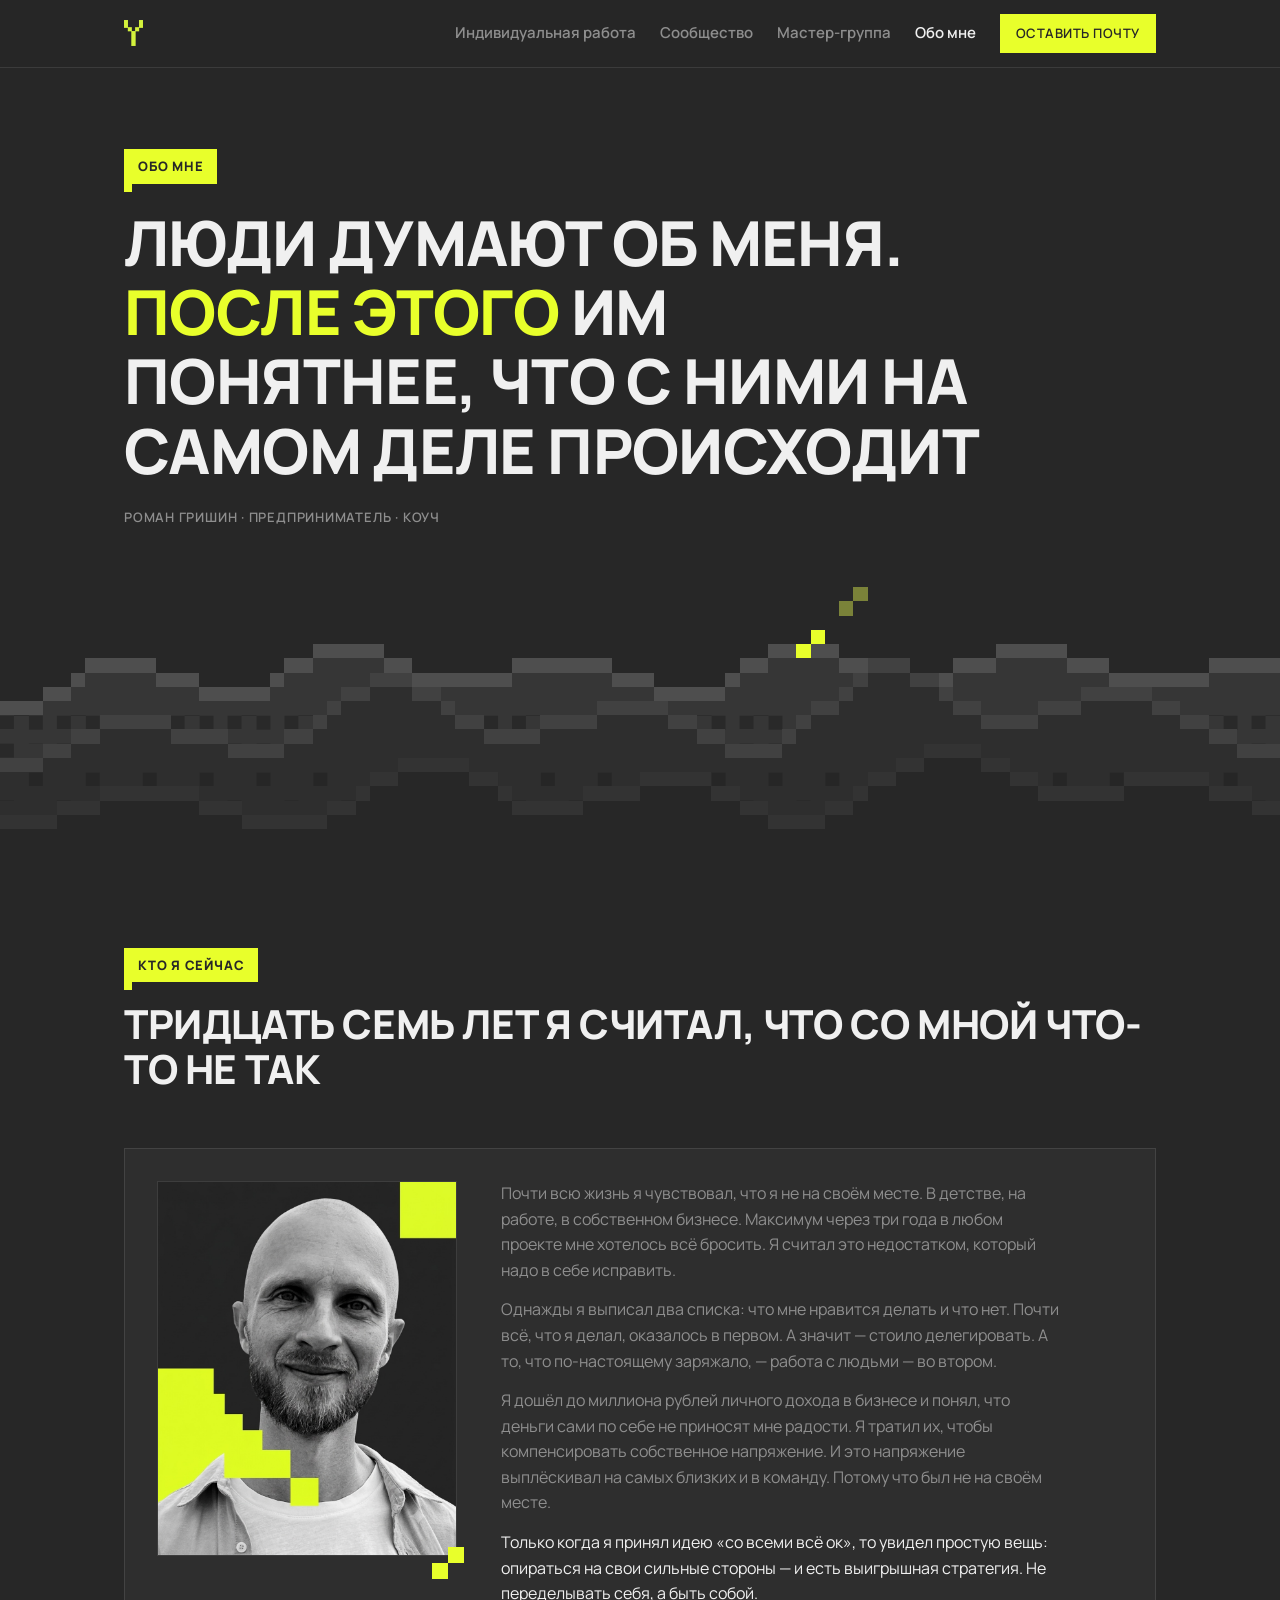
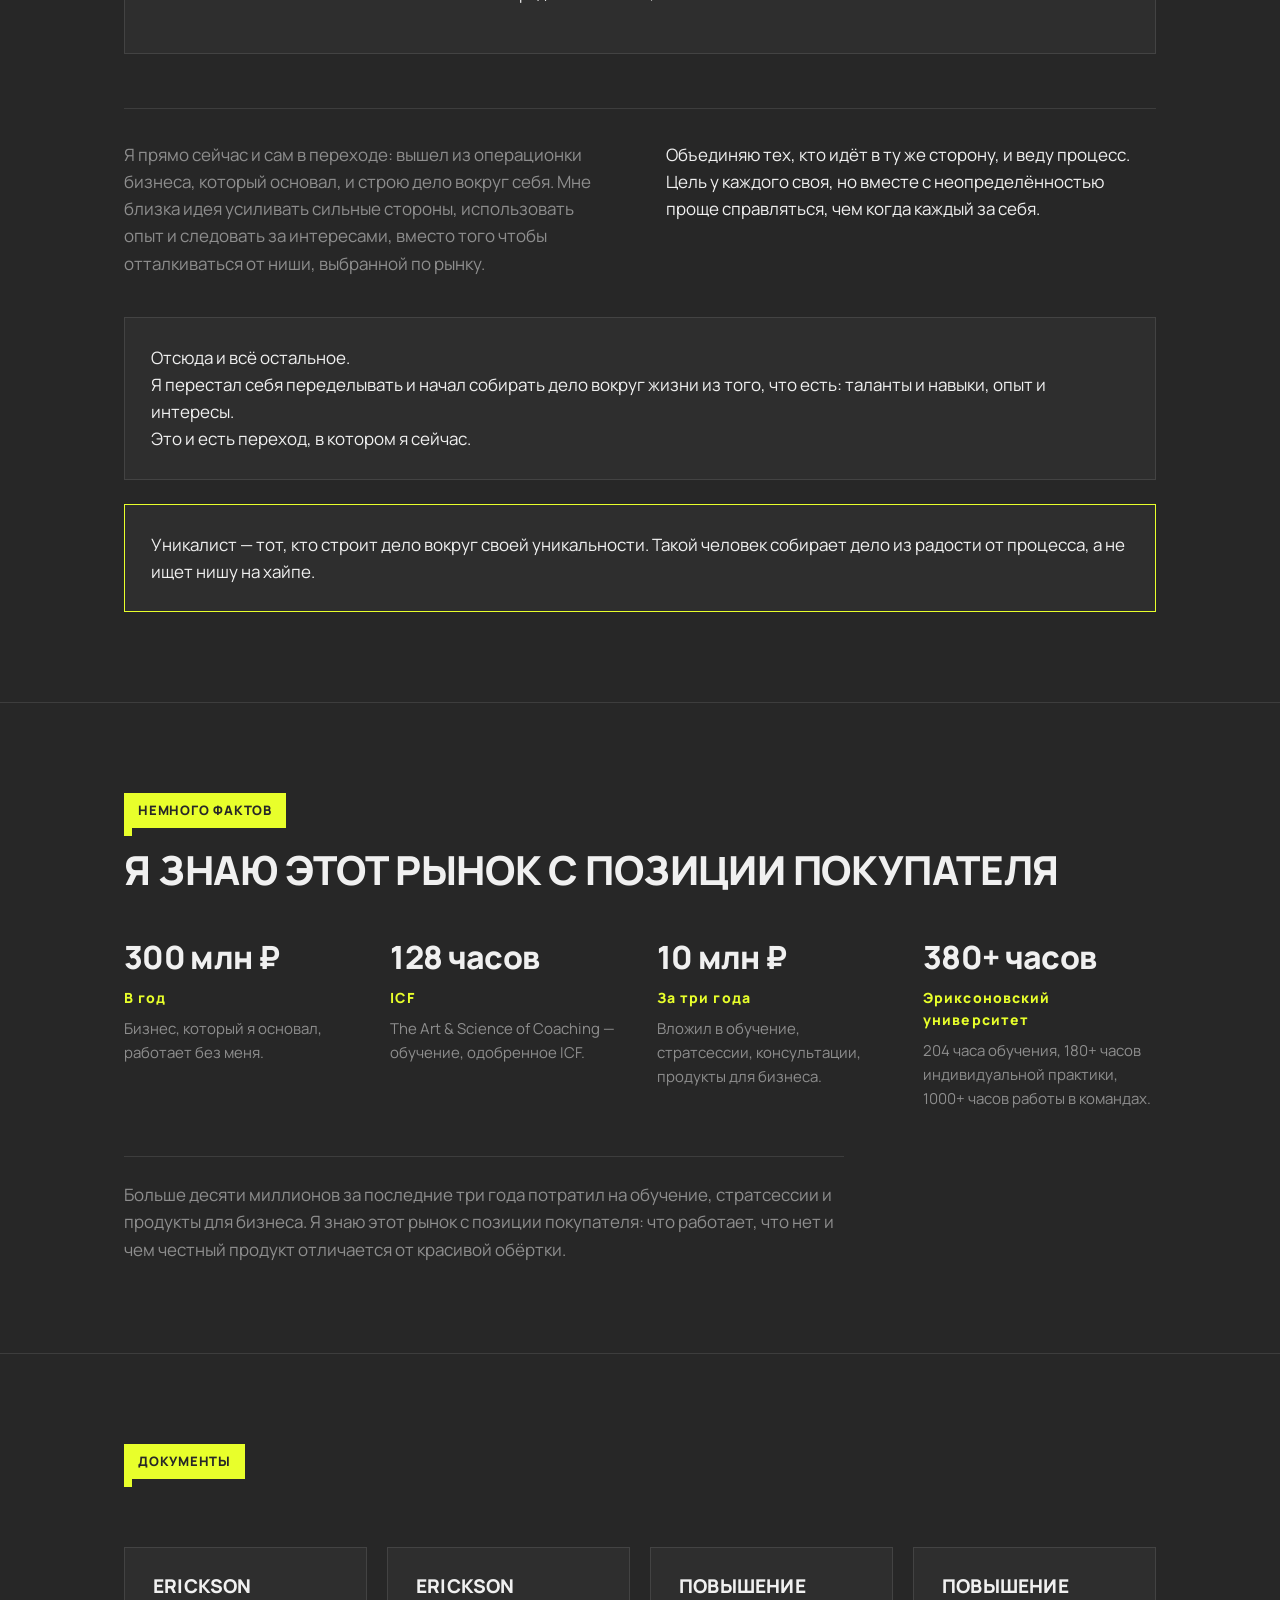
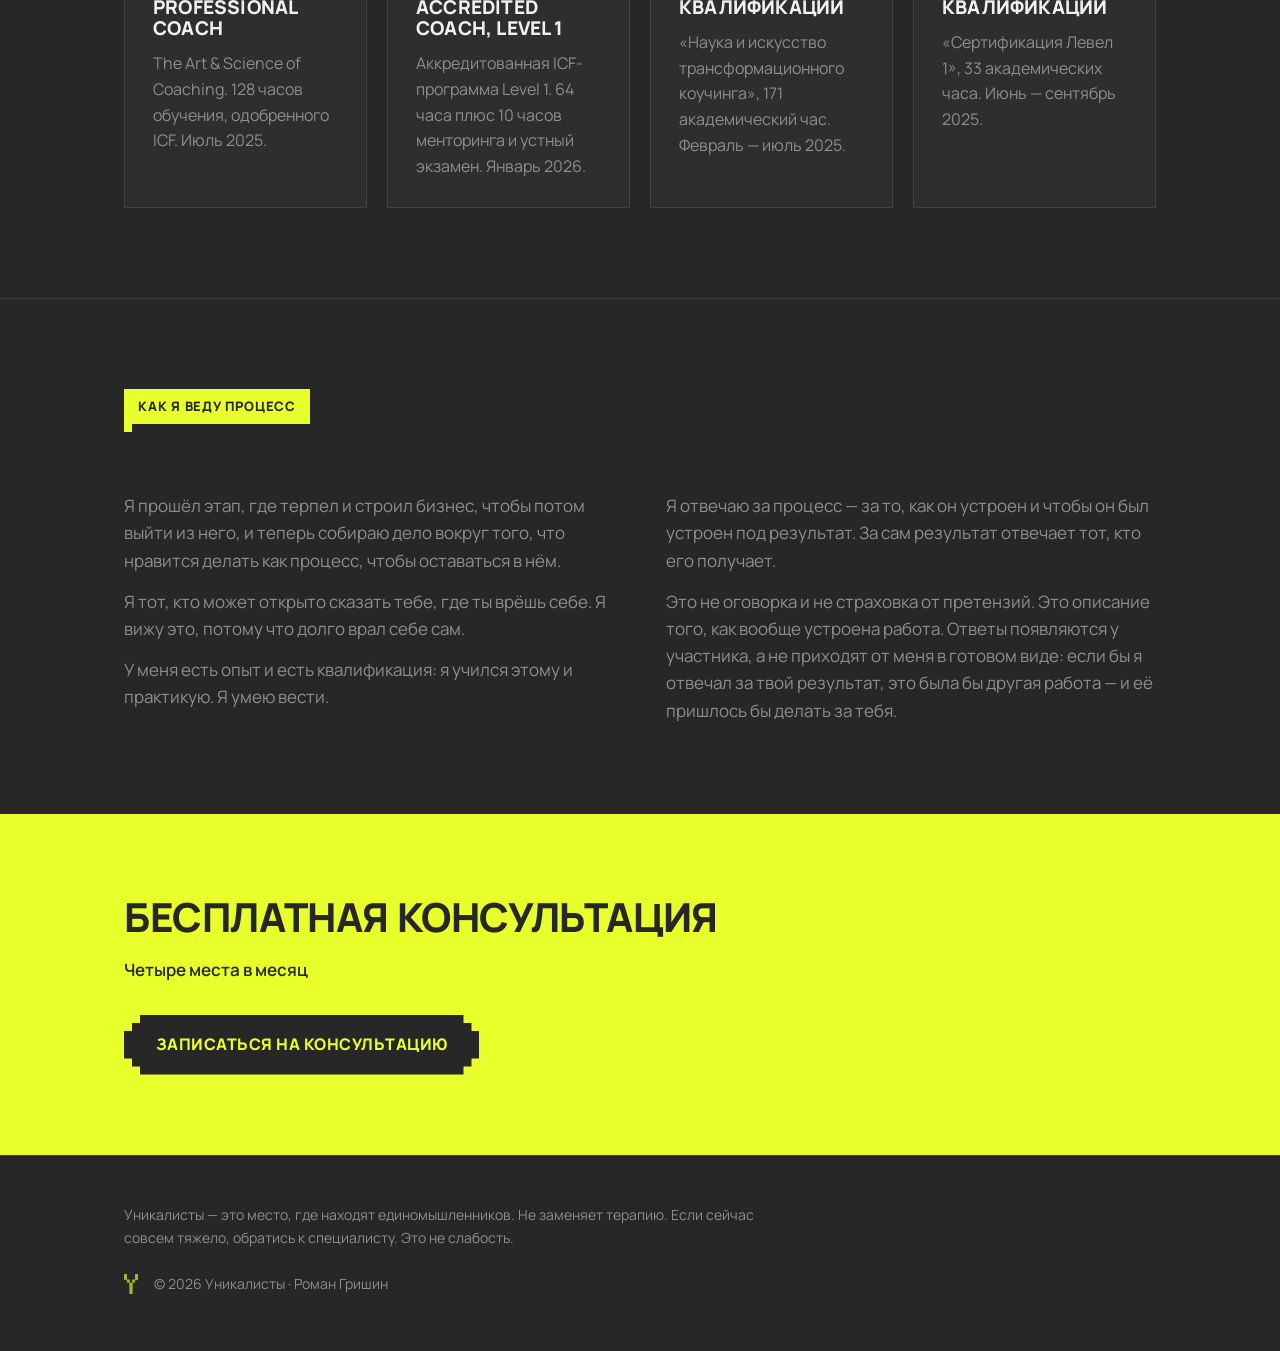
==== commit 69afbeec: "Ребрендинг сайта под новую линейку продуктов Заменить прежнюю структуру (Концепция / Побег / Тусовка" ====
--- a/about.html
+++ b/about.html
@@ -3,8 +3,8 @@
 <head>
   <meta charset="UTF-8">
   <meta name="viewport" content="width=device-width, initial-scale=1">
-  <title>О лейбле — Роман Гришин · Уникалисты</title>
-  <meta name="description" content="Роман Гришин — основатель лейбла Уникалисты. Путь, подход и то, что человек получает в работе с ним: ясность, состояние, идентичность.">
+  <title>Обо мне — Роман Гришин · Уникалисты</title>
+  <meta name="description" content="Роман Гришин — уникалист, предприниматель, коуч. Тридцать семь лет считал, что со мной что-то не так. Оказалось — я просто был не на своём месте.">
   <link rel="icon" type="image/png" href="assets/y-acid.png">
   <link rel="preconnect" href="https://fonts.googleapis.com">
   <link rel="preconnect" href="https://fonts.gstatic.com" crossorigin>
@@ -19,10 +19,10 @@
         <img src="assets/y-acid.png" alt="Уникалисты">
       </a>
       <div class="nav-links">
-        <a href="crew.html">Тусовка</a>
-        <a href="concept.html">Концепция</a>
-        <a href="strategy.html">Стратегия</a>
-        <a href="about.html" aria-current="page">О лейбле</a>
+        <a href="individual.html">Индивидуальная работа</a>
+        <a href="community.html">Сообщество</a>
+        <a href="master-group.html">Мастер-группа</a>
+        <a href="about.html" aria-current="page">Обо мне</a>
         <a class="nav-cta" href="email.html">Оставить почту</a>
       </div>
     </div>
@@ -53,20 +53,18 @@
       </svg>
     </div>
     <div class="wrap">
-      <span class="chip">О лейбле</span>
-      <h1>Занимайся тем, что тебе нравится, — и этого <span class="hl">достаточно</span></h1>
-      <p class="lead">Уникалисты — лейбл, который я собрал. А это страница про то, откуда он взялся и как со мной можно поработать.</p>
-      <p class="about-hero__sig">Роман Гришин · основатель лейбла · предприниматель</p>
+      <span class="chip">Обо мне</span>
+      <h1>Люди думают об меня. <span class="hl">После этого</span> им понятнее, что с ними на самом деле происходит</h1>
+      <p class="about-hero__sig">Роман Гришин · предприниматель · коуч</p>
     </div>
   </header>
 
-  <!-- ── Обо мне ── -->
+  <!-- ── Мой переход ── -->
   <section class="section" id="me">
     <div class="wrap">
       <div class="section-head">
-        <span class="chip">Обо мне</span>
-        <h2>Почти сорок лет я считал, что со мной что-то не так</h2>
-        <p class="lead muted">Это было моим самым большим заблуждением.</p>
+        <span class="chip">Кто я сейчас</span>
+        <h2>Тридцать семь лет я считал, что со мной что-то не так</h2>
       </div>
 
       <div class="about">
@@ -74,123 +72,30 @@
           <img src="assets/roman.jpg" alt="Роман Гришин" width="960" height="1200">
         </div>
         <div class="about-text">
-          <p>Почти всю жизнь я чувствовал, что я не на своём месте. В детстве, на работе, в собственном бизнесе. Максимум через три года в любом проекте мне хотелось всё бросить — и я считал это недостатком, который надо в себе исправить.</p>
-          <p>Однажды я выписал два списка: что мне нравится делать и что нет. Почти всё, что стоило делегировать, оказалось в первом. А то, что по-настоящему заряжало, — работа с людьми — во втором.</p>
-          <p>Я дошёл до миллиона рублей личного дохода в бизнесе и понял, что деньги сами по себе не приносят мне радости. Я тратил их, чтобы компенсировать собственное напряжение, — и это напряжение распространял вокруг: на дело, на близких. Потому что был не на своём месте.</p>
-          <p>Только когда я принял себя таким, какой я есть, я увидел простую вещь: опираться на свои сильные стороны — и есть выигрышная стратегия. Не переделывать себя, а быть собой.</p>
-        </div>
-      </div>
-    </div>
-  </section>
-
-  <!-- ── Во что я верю ── -->
-  <section class="section">
-    <div class="wrap">
-      <div class="section-head">
-        <span class="chip">Во что я верю</span>
-        <h2>Успех измеряется <span class="hl">счастьем</span></h2>
-      </div>
-      <div class="col2">
-        <div>
-          <p>Когда человек занимается тем, что ему по-настоящему нравится, он становится счастливым. Он зарабатывает улыбающиеся деньги и распространяет вокруг себя удовлетворение, а не напряжение.</p>
-          <p>И это чувствуется — в услуге, в продукте, во всём, что он делает. Получить что-то, созданное человеком на своём месте, — отдельная ценность.</p>
-        </div>
-        <div>
-          <p>Делать то, что нравится, в долгую приносит не только результат, но и радость от самой жизни.</p>
-          <p>Это моя личная боль и мой личный путь. Тридцать восемь лет я пытался исправить в себе недостатки и не принимал себя — поэтому я работаю именно с этим.</p>
-        </div>
-      </div>
-    </div>
-  </section>
-
-  <!-- ── За чем ко мне приходят ── -->
-  <section class="section">
-    <div class="wrap">
-      <div class="section-head">
-        <span class="chip">Что происходит в работе</span>
-        <h2>Запросы разные — почти всегда про три вещи</h2>
-      </div>
-
-      <div class="grid grid--3">
-        <div class="card">
-          <svg class="mark" viewBox="0 0 64 64" shape-rendering="crispEdges" aria-hidden="true" focusable="false"><g fill="currentColor"><rect x="16" y="16" width="8" height="8"/><rect x="24" y="16" width="8" height="8"/><rect x="32" y="16" width="8" height="8"/><rect x="40" y="16" width="8" height="8"/><rect x="8" y="32" width="8" height="8"/><rect x="16" y="32" width="8" height="8"/><rect x="24" y="32" width="8" height="8"/><rect x="32" y="32" width="8" height="8"/><rect x="40" y="32" width="8" height="8"/><rect x="48" y="32" width="8" height="8"/><rect x="0" y="48" width="8" height="8"/><rect x="8" y="48" width="8" height="8"/><rect x="16" y="48" width="8" height="8"/><rect x="24" y="48" width="8" height="8"/><rect x="32" y="48" width="8" height="8"/><rect x="40" y="48" width="8" height="8"/><rect x="48" y="48" width="8" height="8"/><rect x="56" y="48" width="8" height="8"/></g><g fill="#e8ff2b"><rect x="24" y="0" width="8" height="8"/><rect x="32" y="0" width="8" height="8"/></g></svg>
-          <h3>Ясность<span>чего ты хочешь</span></h3>
-          <p>Чего ты хочешь на самом деле и как к этому прийти. Что должно быть по итогу, по каким признакам ты поймёшь, что получил желаемое, и что для этого, по твоему мнению, нужно сделать. Ты уходишь, понимая направление.</p>
-        </div>
-        <div class="card">
-          <svg class="mark" viewBox="0 0 64 64" shape-rendering="crispEdges" aria-hidden="true" focusable="false"><g fill="currentColor"><rect x="8" y="8" width="8" height="8"/><rect x="16" y="8" width="8" height="8"/><rect x="40" y="8" width="8" height="8"/><rect x="48" y="8" width="8" height="8"/><rect x="0" y="16" width="8" height="8"/><rect x="24" y="16" width="8" height="8"/><rect x="32" y="16" width="8" height="8"/><rect x="56" y="16" width="8" height="8"/><rect x="0" y="56" width="8" height="8"/><rect x="8" y="56" width="8" height="8"/><rect x="16" y="56" width="8" height="8"/><rect x="40" y="56" width="8" height="8"/><rect x="48" y="56" width="8" height="8"/><rect x="56" y="56" width="8" height="8"/></g><g fill="#e8ff2b"><rect x="24" y="56" width="8" height="8"/><rect x="32" y="56" width="8" height="8"/></g></svg>
-          <h3>Состояние<span>как ты себя чувствуешь</span></h3>
-          <p>Часто человек приходит, чтобы почувствовать себя иначе. В работе мы находим это состояние — и то, что мешает тебе в нём находиться.</p>
-        </div>
-        <div class="card">
-          <svg class="mark" viewBox="0 0 64 64" shape-rendering="crispEdges" aria-hidden="true" focusable="false"><g fill="currentColor"><rect x="0" y="0" width="8" height="8"/><rect x="0" y="16" width="8" height="8"/><rect x="0" y="32" width="8" height="8"/><rect x="0" y="48" width="8" height="8"/><rect x="8" y="56" width="8" height="8"/><rect x="16" y="0" width="8" height="8"/><rect x="16" y="16" width="8" height="8"/><rect x="16" y="24" width="8" height="8"/><rect x="16" y="32" width="8" height="8"/><rect x="16" y="40" width="8" height="8"/><rect x="24" y="16" width="8" height="8"/><rect x="24" y="40" width="8" height="8"/><rect x="24" y="56" width="8" height="8"/><rect x="32" y="0" width="8" height="8"/><rect x="32" y="16" width="8" height="8"/><rect x="32" y="40" width="8" height="8"/><rect x="40" y="16" width="8" height="8"/><rect x="40" y="24" width="8" height="8"/><rect x="40" y="32" width="8" height="8"/><rect x="40" y="40" width="8" height="8"/><rect x="40" y="56" width="8" height="8"/><rect x="48" y="0" width="8" height="8"/><rect x="56" y="8" width="8" height="8"/><rect x="56" y="24" width="8" height="8"/><rect x="56" y="40" width="8" height="8"/><rect x="56" y="56" width="8" height="8"/></g><g fill="#e8ff2b"><rect x="24" y="24" width="8" height="8"/><rect x="24" y="32" width="8" height="8"/><rect x="32" y="24" width="8" height="8"/><rect x="32" y="32" width="8" height="8"/></g></svg>
-          <h3>Идентичность<span>кем ты становишься</span></h3>
-          <p>Стать тем человеком, для которого желаемое естественно. Например, тем, для кого доход в полмиллиона рублей в месяц — это легко и само собой. Не заставлять себя, а быть тем, кем нужно быть, чтобы цель стала нормой.</p>
+          <p>Почти всю жизнь я чувствовал, что я не на своём месте. В детстве, на работе, в собственном бизнесе. Максимум через три года в любом проекте мне хотелось всё бросить. Я считал это недостатком, который надо в себе исправить.</p>
+          <p>Однажды я выписал два списка: что мне нравится делать и что нет. Почти всё, что я делал, оказалось в первом. А значит — стоило делегировать. А то, что по-настоящему заряжало, — работа с людьми — во втором.</p>
+          <p>Я дошёл до миллиона рублей личного дохода в бизнесе и понял, что деньги сами по себе не приносят мне радости. Я тратил их, чтобы компенсировать собственное напряжение. И это напряжение выплёскивал на самых близких и в команду. Потому что был не на своём месте.</p>
+          <p>Только когда я принял идею «со всеми всё ок», то увидел простую вещь: опираться на свои сильные стороны — и есть выигрышная стратегия. Не переделывать себя, а быть собой.</p>
         </div>
       </div>
 
       <div class="col2 col2--ruled">
         <div>
-          <h3>Что ещё происходит</h3>
-          <p>Ты видишь свои повторяющиеся привычки мышления и поведения, паттерны, убеждения, которые мешают жить, непрожитые эмоции — всё то, что тебя держит, — и освобождаешься от этого. Во время сессии приходят инсайты.</p>
+          <p>Я прямо сейчас и сам в переходе: вышел из операционки бизнеса, который основал, и строю дело вокруг себя. Мне близка идея усиливать сильные стороны, использовать опыт и следовать за интересами, вместо того чтобы отталкиваться от ниши, выбранной по рынку.</p>
         </div>
         <div>
-          <h3>И превращается в действия</h3>
-          <p>Чтобы стать другим человеком, мало думать по-новому — нужно и действовать по-новому. Поэтому мы интегрируем весь опыт сессии в конкретные шаги. Ты уходишь с набором действий, которые сформулировал сам.</p>
+          <p style="color: var(--light);">Объединяю тех, кто идёт в ту же сторону, и веду процесс. Цель у каждого своя, но вместе с неопределённостью проще справляться, чем когда каждый за себя.</p>
         </div>
       </div>
-    </div>
-  </section>
 
-  <!-- ── Это не психология ── -->
-  <section class="section">
-    <div class="wrap">
-      <div class="section-head">
-        <span class="chip">Подход</span>
-        <h2>Это не психология</h2>
-        <p class="lead muted">Психология смотрит в прошлое. Мы можем коснуться причин, но работаем в основном с настоящим и будущим.</p>
+      <div class="story-out" style="margin-top: 40px;">
+        <p style="color: var(--light);">Отсюда и всё остальное.</p>
+        <p>Я перестал себя переделывать и начал собирать дело вокруг жизни из того, что есть: таланты и навыки, опыт и интересы.</p>
+        <p>Это и есть переход, в котором я сейчас.</p>
       </div>
 
-      <div class="view">
-        <div class="view-text">
-          <p>За повседневными делами всегда есть пелена. Поднимаясь на высокие уровни мышления, ты словно поднимаешься в гору — и видишь дальше, чем обычно. <strong>С высоты всегда видно лучше.</strong> Из этой точки можно выбрать направление и спроектировать будущее.</p>
-          <p>Моя задача — создать пространство доверия и внимания и помочь тебе подняться на эту высоту.</p>
-        </div>
-        <figure class="view-fig">
-          <svg viewBox="0 0 480 264" shape-rendering="crispEdges" role="img" aria-label="Схема: из нижней точки взгляд упирается в полосу тумана, с высоты уходит за горизонт.">
-<defs><pattern id="vd9" width="32" height="32" patternUnits="userSpaceOnUse"><rect x="0" y="0" width="8" height="8"/><rect x="8" y="0" width="8" height="8"/><rect x="16" y="0" width="8" height="8"/><rect x="8" y="8" width="8" height="8"/><rect x="24" y="8" width="8" height="8"/><rect x="0" y="16" width="8" height="8"/><rect x="16" y="16" width="8" height="8"/><rect x="8" y="24" width="8" height="8"/><rect x="24" y="24" width="8" height="8"/></pattern><pattern id="vd6" width="32" height="32" patternUnits="userSpaceOnUse"><rect x="0" y="0" width="8" height="8"/><rect x="16" y="0" width="8" height="8"/><rect x="8" y="8" width="8" height="8"/><rect x="0" y="16" width="8" height="8"/><rect x="16" y="16" width="8" height="8"/><rect x="24" y="24" width="8" height="8"/></pattern><pattern id="vd3" width="32" height="32" patternUnits="userSpaceOnUse"><rect x="0" y="0" width="8" height="8"/><rect x="16" y="0" width="8" height="8"/><rect x="16" y="16" width="8" height="8"/></pattern><pattern id="vd1" width="32" height="32" patternUnits="userSpaceOnUse"><rect x="0" y="0" width="8" height="8"/></pattern></defs>
-<g fill="currentColor" opacity=".3">
-<rect x="0" y="112" width="480" height="8" fill="url(#vd1)"/>
-<rect x="0" y="120" width="480" height="8" fill="url(#vd3)"/>
-<rect x="0" y="128" width="480" height="8" fill="url(#vd6)"/>
-<rect x="0" y="136" width="480" height="8" fill="url(#vd9)"/>
-<rect x="0" y="144" width="480" height="8" fill="url(#vd9)"/>
-<rect x="0" y="152" width="480" height="8" fill="url(#vd6)"/>
-<rect x="0" y="160" width="480" height="8" fill="url(#vd3)"/>
-<rect x="0" y="168" width="480" height="8" fill="url(#vd1)"/>
-</g>
-<path d="M0,[base64]" fill="#272727"/>
-<path d="M0,[base64]" fill="currentColor" opacity=".16"/>
-<g fill="currentColor" opacity=".55"><rect x="0" y="240" width="32" height="8"/><rect x="32" y="232" width="16" height="8"/><rect x="48" y="224" width="24" height="8"/><rect x="72" y="216" width="48" height="8"/><rect x="120" y="208" width="16" height="8"/><rect x="136" y="200" width="8" height="8"/><rect x="144" y="192" width="16" height="8"/><rect x="160" y="184" width="32" height="8"/><rect x="192" y="176" width="16" height="8"/><rect x="208" y="168" width="8" height="8"/><rect x="216" y="160" width="16" height="8"/><rect x="232" y="152" width="16" height="8"/><rect x="248" y="144" width="24" height="8"/><rect x="272" y="136" width="16" height="8"/><rect x="288" y="128" width="8" height="8"/><rect x="296" y="120" width="8" height="8"/><rect x="304" y="112" width="8" height="8"/><rect x="312" y="104" width="16" height="8"/><rect x="328" y="96" width="24" height="8"/><rect x="352" y="88" width="16" height="8"/><rect x="368" y="80" width="16" height="8"/><rect x="384" y="72" width="8" height="8"/><rect x="392" y="64" width="16" height="8"/><rect x="408" y="56" width="32" height="8"/><rect x="440" y="48" width="16" height="8"/><rect x="456" y="40" width="24" height="8"/></g>
-<g fill="#e8ff2b"><rect x="96" y="208" width="8" height="8"/></g>
-<g fill="currentColor"><rect x="104" y="204" width="4" height="4"/><rect x="108" y="200" width="4" height="4"/><rect x="112" y="200" width="4" height="4"/><rect x="128" y="192" width="4" height="4"/><rect x="132" y="188" width="4" height="4"/><rect x="136" y="188" width="4" height="4"/><rect x="152" y="180" width="4" height="4"/><rect x="156" y="176" width="4" height="4"/><rect x="160" y="176" width="4" height="4"/><rect x="176" y="164" width="4" height="4"/><rect x="180" y="164" width="4" height="4"/><rect x="184" y="160" width="4" height="4"/><rect x="200" y="152" width="4" height="4"/><rect x="204" y="152" width="4" height="4"/><rect x="208" y="148" width="4" height="4"/><rect x="224" y="140" width="4" height="4"/><rect x="228" y="140" width="4" height="4"/><rect x="232" y="136" width="4" height="4"/></g>
-<g fill="#e8ff2b"><rect x="384" y="64" width="8" height="8"/></g>
-<g fill="#e8ff2b"><rect x="392" y="60" width="4" height="4"/><rect x="396" y="56" width="4" height="4"/><rect x="400" y="56" width="4" height="4"/><rect x="404" y="52" width="4" height="4"/><rect x="408" y="52" width="4" height="4"/><rect x="412" y="48" width="4" height="4"/><rect x="416" y="48" width="4" height="4"/><rect x="420" y="44" width="4" height="4"/><rect x="424" y="44" width="4" height="4"/><rect x="428" y="40" width="4" height="4"/><rect x="432" y="40" width="4" height="4"/><rect x="436" y="36" width="4" height="4"/><rect x="440" y="36" width="4" height="4"/><rect x="444" y="32" width="4" height="4"/><rect x="448" y="32" width="4" height="4"/><rect x="452" y="28" width="4" height="4"/><rect x="456" y="28" width="4" height="4"/><rect x="460" y="24" width="4" height="4"/><rect x="464" y="24" width="4" height="4"/><rect x="468" y="20" width="4" height="4"/><rect x="472" y="20" width="4" height="4"/><rect x="476" y="16" width="4" height="4"/></g>
-            <text class="view-lbl" x="112" y="236">отсюда — до тумана</text>
-            <text class="view-lbl" x="376" y="48" text-anchor="end">отсюда — дальше</text>
-          </svg>
-        </figure>
-      </div>
-
-      <div class="col2 col2--ruled">
-        <div>
-          <h3>Сессия — про тебя</h3>
-          <p>Я не даю советов и не говорю, что делать. Я задаю вопросы и отвечаю за процесс ведения.</p>
-        </div>
-        <div>
-          <h3>За результат своей жизни отвечаешь ты</h3>
-          <p>Все действия, которые ты уносишь с сессии, сформулированы тобой. Я опираюсь на несколько методологий и собственный опыт.</p>
-        </div>
+      <div class="story-out" style="margin-top: 24px; border-color: var(--lime);">
+        <p style="color: var(--light); margin-bottom: 0;">Уникалист — тот, кто строит дело вокруг своей уникальности. Такой человек собирает дело из радости от процесса, а не ищет нишу на хайпе.</p>
       </div>
     </div>
   </section>
@@ -200,114 +105,77 @@
     <div class="wrap">
       <div class="section-head">
         <span class="chip">Немного фактов</span>
-        <h2>Я прошёл сам всё то, о чём говорю</h2>
+        <h2>Я знаю этот рынок с позиции покупателя</h2>
       </div>
       <div class="facts">
-          <div class="fact"><span class="fact-n">250 млн ₽</span><span class="card-num">Выручка в год</span><p>Бизнес, который я основал. Сейчас я в совете управляющих и стратегическим консультантом.</p></div>
-          <div class="fact"><span class="fact-n">3000+</span><span class="card-num">Часов медитации</span><p>За плечами.</p></div>
-          <div class="fact"><span class="fact-n">Вышел</span><span class="card-num">Из операционки</span><p>Передал управление партнёру и команде, внедрил культуру изменений и работу со стратегией.</p></div>
-          <div class="fact"><span class="fact-n">Диплом</span><span class="card-num">Эриксоновский коуч</span><p>Одна из методологий, на которые я опираюсь.</p></div>
-          <div class="fact"><span class="fact-n">21,1 км</span><span class="card-num">Полумарафон</span><p>Про то же самое: делать своё — и доходить.</p></div>
+          <div class="fact"><span class="fact-n">300 млн ₽</span><span class="card-num">В год</span><p>Бизнес, который я основал, работает без меня.</p></div>
+          <div class="fact"><span class="fact-n">128 часов</span><span class="card-num">ICF</span><p>The Art &amp; Science of Coaching — обучение, одобренное ICF.</p></div>
+          <div class="fact"><span class="fact-n">10 млн ₽</span><span class="card-num">За три года</span><p>Вложил в обучение, стратсессии, консультации, продукты для бизнеса.</p></div>
+          <div class="fact"><span class="fact-n">380+ часов</span><span class="card-num">Эриксоновский университет</span><p>204 часа обучения, 180+ часов индивидуальной практики, 1000+ часов работы в командах.</p></div>
       </div>
-      <p class="facts-foot muted">От операционки в бизнесе до тишины на подушке для медитации.</p>
+      <p class="facts-foot muted">Больше десяти миллионов за последние три года потратил на обучение, стратсессии и продукты для бизнеса. Я знаю этот рынок с позиции покупателя: что работает, что нет и чем честный продукт отличается от красивой обёртки.</p>
     </div>
   </section>
 
-  <!-- ── Мой главный кейс ──
-       Развёрнутая версия этой истории живёт на strategy.html как кейс продукта. -->
+  <!-- ── Документы ── -->
   <section class="section">
     <div class="wrap">
-      <div class="case">
-        <div class="case-head">
-          <span class="card-num">Мой главный кейс</span>
-          <h2>Я сам</h2>
+      <div class="section-head">
+        <span class="chip">Документы</span>
+      </div>
+      <div class="grid grid--4">
+        <div class="card">
+          <h3>Erickson Professional Coach</h3>
+          <p>The Art &amp; Science of Coaching. 128 часов обучения, одобренного ICF. Июль 2025.</p>
         </div>
-        <div class="case-text">
-          <p>Когда у предпринимателя появляется желание выйти из операционки, чаще всего это значит, что он не на своём месте — занимается не тем. Я был таким предпринимателем.</p>
-          <p>Мне удалось передать управление бизнесом партнёру и команде, остаться участником совета управляющих и стратегическим консультантом — и заниматься тем, что действительно моё.</p>
-          <p><a class="about-more" href="strategy.html#case-self">Как это разбиралось по шагам →</a></p>
-          <!-- Секция отзывов снята до сбора разрешений у авторов.
-               Вернуть: git revert 3b298b6 6692b50 — или взять разметку из этих коммитов. -->
-          <p class="case-note">Отзывы клиентов появятся здесь скоро — кейсы сейчас в работе.</p>
+        <div class="card">
+          <h3>Erickson Accredited Coach, Level 1</h3>
+          <p>Аккредитованная ICF-программа Level 1. 64 часа плюс 10 часов менторинга и устный экзамен. Январь 2026.</p>
+        </div>
+        <div class="card">
+          <h3>Повышение квалификации</h3>
+          <p>«Наука и искусство трансформационного коучинга», 171 академический час. Февраль — июль 2025.</p>
+        </div>
+        <div class="card">
+          <h3>Повышение квалификации</h3>
+          <p>«Сертификация Левел 1», 33 академических часа. Июнь — сентябрь 2025.</p>
         </div>
       </div>
     </div>
   </section>
 
-  <!-- ── Кому со мной по пути ── -->
+  <!-- ── Как я веду процесс ── -->
   <section class="section">
     <div class="wrap">
       <div class="section-head">
-        <span class="chip">Кому со мной по пути</span>
+        <span class="chip">Как я веду процесс</span>
       </div>
-      <div class="fit">
-        <h3 class="fit-h">Тебе со мной по пути, если ты</h3>
-        <h3 class="fit-h fit-h--no">Нам не по пути, если ты ждёшь</h3>
-        <div class="fit-i fit-i--yes"><svg viewBox="0 0 7 7" shape-rendering="crispEdges" fill="currentColor" aria-hidden="true" focusable="false"><rect x="4" y="0" width="1" height="1"/><rect x="5" y="0" width="1" height="1"/><rect x="6" y="0" width="1" height="1"/><rect x="4" y="1" width="1" height="1"/><rect x="5" y="1" width="1" height="1"/><rect x="6" y="1" width="1" height="1"/><rect x="5" y="2" width="1" height="1"/><rect x="6" y="2" width="1" height="1"/><rect x="3" y="3" width="1" height="1"/><rect x="4" y="3" width="1" height="1"/><rect x="2" y="4" width="1" height="1"/><rect x="3" y="4" width="1" height="1"/><rect x="1" y="5" width="1" height="1"/><rect x="2" y="5" width="1" height="1"/><rect x="0" y="6" width="1" height="1"/><rect x="1" y="6" width="1" height="1"/></svg><p>чувствуешь, что ты не на своём месте;</p></div>
-        <div class="fit-i fit-i--no"><svg viewBox="0 0 7 7" shape-rendering="crispEdges" fill="currentColor" aria-hidden="true" focusable="false"><rect x="0" y="0" width="1" height="1"/><rect x="1" y="0" width="1" height="1"/><rect x="5" y="0" width="1" height="1"/><rect x="6" y="0" width="1" height="1"/><rect x="1" y="1" width="1" height="1"/><rect x="2" y="1" width="1" height="1"/><rect x="4" y="1" width="1" height="1"/><rect x="5" y="1" width="1" height="1"/><rect x="2" y="2" width="1" height="1"/><rect x="3" y="2" width="1" height="1"/><rect x="4" y="2" width="1" height="1"/><rect x="3" y="3" width="1" height="1"/><rect x="2" y="4" width="1" height="1"/><rect x="3" y="4" width="1" height="1"/><rect x="4" y="4" width="1" height="1"/><rect x="1" y="5" width="1" height="1"/><rect x="2" y="5" width="1" height="1"/><rect x="4" y="5" width="1" height="1"/><rect x="5" y="5" width="1" height="1"/><rect x="0" y="6" width="1" height="1"/><rect x="1" y="6" width="1" height="1"/><rect x="5" y="6" width="1" height="1"/><rect x="6" y="6" width="1" height="1"/></svg><p>волшебной кнопки выхода;</p></div>
-        <div class="fit-i fit-i--yes"><svg viewBox="0 0 7 7" shape-rendering="crispEdges" fill="currentColor" aria-hidden="true" focusable="false"><rect x="4" y="0" width="1" height="1"/><rect x="5" y="0" width="1" height="1"/><rect x="6" y="0" width="1" height="1"/><rect x="4" y="1" width="1" height="1"/><rect x="5" y="1" width="1" height="1"/><rect x="6" y="1" width="1" height="1"/><rect x="5" y="2" width="1" height="1"/><rect x="6" y="2" width="1" height="1"/><rect x="3" y="3" width="1" height="1"/><rect x="4" y="3" width="1" height="1"/><rect x="2" y="4" width="1" height="1"/><rect x="3" y="4" width="1" height="1"/><rect x="1" y="5" width="1" height="1"/><rect x="2" y="5" width="1" height="1"/><rect x="0" y="6" width="1" height="1"/><rect x="1" y="6" width="1" height="1"/></svg><p>ощущаешь тупик — будто заперт в ловушке и не знаешь, как выбраться;</p></div>
-        <div class="fit-i fit-i--no"><svg viewBox="0 0 7 7" shape-rendering="crispEdges" fill="currentColor" aria-hidden="true" focusable="false"><rect x="0" y="0" width="1" height="1"/><rect x="1" y="0" width="1" height="1"/><rect x="5" y="0" width="1" height="1"/><rect x="6" y="0" width="1" height="1"/><rect x="1" y="1" width="1" height="1"/><rect x="2" y="1" width="1" height="1"/><rect x="4" y="1" width="1" height="1"/><rect x="5" y="1" width="1" height="1"/><rect x="2" y="2" width="1" height="1"/><rect x="3" y="2" width="1" height="1"/><rect x="4" y="2" width="1" height="1"/><rect x="3" y="3" width="1" height="1"/><rect x="2" y="4" width="1" height="1"/><rect x="3" y="4" width="1" height="1"/><rect x="4" y="4" width="1" height="1"/><rect x="1" y="5" width="1" height="1"/><rect x="2" y="5" width="1" height="1"/><rect x="4" y="5" width="1" height="1"/><rect x="5" y="5" width="1" height="1"/><rect x="0" y="6" width="1" height="1"/><rect x="1" y="6" width="1" height="1"/><rect x="5" y="6" width="1" height="1"/><rect x="6" y="6" width="1" height="1"/></svg><p>моментальных результатов;</p></div>
-        <div class="fit-i fit-i--yes"><svg viewBox="0 0 7 7" shape-rendering="crispEdges" fill="currentColor" aria-hidden="true" focusable="false"><rect x="4" y="0" width="1" height="1"/><rect x="5" y="0" width="1" height="1"/><rect x="6" y="0" width="1" height="1"/><rect x="4" y="1" width="1" height="1"/><rect x="5" y="1" width="1" height="1"/><rect x="6" y="1" width="1" height="1"/><rect x="5" y="2" width="1" height="1"/><rect x="6" y="2" width="1" height="1"/><rect x="3" y="3" width="1" height="1"/><rect x="4" y="3" width="1" height="1"/><rect x="2" y="4" width="1" height="1"/><rect x="3" y="4" width="1" height="1"/><rect x="1" y="5" width="1" height="1"/><rect x="2" y="5" width="1" height="1"/><rect x="0" y="6" width="1" height="1"/><rect x="1" y="6" width="1" height="1"/></svg><p>хочешь сбежать из собственной жизни.</p></div>
-        <div class="fit-i fit-i--no"><svg viewBox="0 0 7 7" shape-rendering="crispEdges" fill="currentColor" aria-hidden="true" focusable="false"><rect x="0" y="0" width="1" height="1"/><rect x="1" y="0" width="1" height="1"/><rect x="5" y="0" width="1" height="1"/><rect x="6" y="0" width="1" height="1"/><rect x="1" y="1" width="1" height="1"/><rect x="2" y="1" width="1" height="1"/><rect x="4" y="1" width="1" height="1"/><rect x="5" y="1" width="1" height="1"/><rect x="2" y="2" width="1" height="1"/><rect x="3" y="2" width="1" height="1"/><rect x="4" y="2" width="1" height="1"/><rect x="3" y="3" width="1" height="1"/><rect x="2" y="4" width="1" height="1"/><rect x="3" y="4" width="1" height="1"/><rect x="4" y="4" width="1" height="1"/><rect x="1" y="5" width="1" height="1"/><rect x="2" y="5" width="1" height="1"/><rect x="4" y="5" width="1" height="1"/><rect x="5" y="5" width="1" height="1"/><rect x="0" y="6" width="1" height="1"/><rect x="1" y="6" width="1" height="1"/><rect x="5" y="6" width="1" height="1"/><rect x="6" y="6" width="1" height="1"/></svg><p>что за одну сессию жизнь изменится кардинально.</p></div>
+      <div class="col2">
+        <div>
+          <p>Я прошёл этап, где терпел и строил бизнес, чтобы потом выйти из него, и теперь собираю дело вокруг того, что нравится делать как процесс, чтобы оставаться в нём.</p>
+          <p>Я тот, кто может открыто сказать тебе, где ты врёшь себе. Я вижу это, потому что долго врал себе сам.</p>
+          <p>У меня есть опыт и есть квалификация: я учился этому и практикую. Я умею вести.</p>
+        </div>
+        <div>
+          <p>Я отвечаю за процесс — за то, как он устроен и чтобы он был устроен под результат. За сам результат отвечает тот, кто его получает.</p>
+          <p>Это не оговорка и не страховка от претензий. Это описание того, как вообще устроена работа. Ответы появляются у участника, а не приходят от меня в готовом виде: если бы я отвечал за твой результат, это была бы другая работа — и её пришлось бы делать за тебя.</p>
+        </div>
       </div>
     </div>
   </section>
 
-  <!-- ── Куда дальше ── -->
-  <section class="section">
+  <!-- ── Финальный CTA ── -->
+  <section class="final">
     <div class="wrap">
-      <div class="section-head">
-        <h2>Куда дальше</h2>
-      </div>
-      <div class="grid grid--3">
-        <a class="card card--link" href="crew.html">
-          <span class="card-num">Себе</span>
-          <h3>Тусовка</h3>
-          <p>Сообщество уникалистов: сезон, челленджи, ритм недели и живые встречи.</p>
-          <span class="card-go">Читать →</span>
-        </a>
-        <a class="card card--link" href="concept.html">
-          <span class="card-num">Бизнесу</span>
-          <h3>Концепция</h3>
-          <p>Ниша, боли аудитории и незанятая территория для продукта или личного бренда.</p>
-          <span class="card-go">Читать →</span>
-        </a>
-        <a class="card card--link" href="strategy.html">
-          <span class="card-num">Бизнесу</span>
-          <h3>Стратегия</h3>
-          <p>Работа с собственником: куда двигать компанию и про что это для тебя.</p>
-          <span class="card-go">Читать →</span>
-        </a>
-      </div>
-    </div>
-  </section>
-
-  <!-- ── Приглашение ── -->
-  <section class="invite">
-    <div class="invite__horizon" aria-hidden="true">
-      <svg viewBox="0 0 1440 160" preserveAspectRatio="none" shape-rendering="crispEdges" focusable="false">
-<defs><pattern id="hd3" width="64" height="64" patternUnits="userSpaceOnUse"><rect x="0" y="0" width="16" height="16"/><rect x="32" y="0" width="16" height="16"/><rect x="32" y="32" width="16" height="16"/></pattern><pattern id="hd1" width="64" height="64" patternUnits="userSpaceOnUse"><rect x="0" y="0" width="16" height="16"/></pattern></defs>
-<path d="M0,[base64]" fill="#313131"/>
-<g fill="#3d3d3d"><rect x="0" y="80" width="48" height="16"/><rect x="48" y="64" width="64" height="16"/><rect x="112" y="48" width="96" height="16"/><rect x="208" y="64" width="48" height="16"/><rect x="256" y="80" width="80" height="16"/><rect x="336" y="64" width="32" height="16"/><rect x="368" y="48" width="32" height="16"/><rect x="400" y="32" width="32" height="16"/><rect x="432" y="16" width="64" height="16"/><rect x="496" y="32" width="32" height="16"/><rect x="528" y="48" width="32" height="16"/><rect x="560" y="64" width="80" height="16"/><rect x="640" y="48" width="64" height="16"/><rect x="704" y="32" width="80" height="16"/><rect x="784" y="48" width="32" height="16"/><rect x="816" y="64" width="48" height="16"/><rect x="864" y="80" width="80" height="16"/><rect x="944" y="64" width="32" height="16"/><rect x="976" y="48" width="32" height="16"/><rect x="1008" y="32" width="80" height="16"/><rect x="1088" y="48" width="64" height="16"/><rect x="1152" y="64" width="112" height="16"/><rect x="1264" y="48" width="96" height="16"/><rect x="1360" y="64" width="32" height="16"/><rect x="1392" y="80" width="48" height="16"/></g>
-<g fill="#8e8e8e" opacity=".14">
-<rect x="0" y="80" width="1440" height="16" fill="url(#hd3)"/>
-<rect x="0" y="96" width="1440" height="16" fill="url(#hd1)"/>
-</g>
-<path d="M0,[base64]" fill="#272727"/>
-<g fill="#333333"><rect x="0" y="128" width="64" height="16"/><rect x="64" y="112" width="64" height="16"/><rect x="128" y="96" width="112" height="16"/><rect x="240" y="112" width="64" height="16"/><rect x="304" y="128" width="96" height="16"/><rect x="400" y="112" width="32" height="16"/><rect x="432" y="96" width="32" height="16"/><rect x="464" y="80" width="96" height="16"/><rect x="560" y="96" width="48" height="16"/><rect x="608" y="112" width="128" height="16"/><rect x="736" y="96" width="144" height="16"/><rect x="880" y="112" width="48" height="16"/><rect x="928" y="128" width="96" height="16"/><rect x="1024" y="112" width="32" height="16"/><rect x="1056" y="96" width="32" height="16"/><rect x="1088" y="80" width="96" height="16"/><rect x="1184" y="96" width="48" height="16"/><rect x="1232" y="112" width="128" height="16"/><rect x="1360" y="128" width="80" height="16"/></g>
-<g fill="#7a8239"><rect x="496" y="0" width="16" height="16"/></g>
-      </svg>
-    </div>
-    <div class="wrap">
-      <h2><span class="ln">Ты чувствуешь,</span> <span class="ln">что не на своём месте?</span></h2>
-      <p class="lead">Я не обещаю чудес и лёгких решений. Но если внутри есть что-то ценное, что ты долго прятал, и ты готов честно с этим поработать — давай поговорим.</p>
-      <a class="btn" href="https://t.me/rmgrishin" target="_blank" rel="noopener">Написать мне</a>
+      <h2>Бесплатная консультация</h2>
+      <p style="font-weight: 600;">Четыре места в месяц</p>
+      <a class="btn" href="consultation.html">Записаться на консультацию</a>
     </div>
   </section>
 
   <footer class="footer">
     <div class="wrap">
-      <p class="disclaimer">Это не терапия, а пространство для поиска направления. Если сейчас совсем тяжело — бережно советуем обратиться к специалисту, и это не слабость.</p>
+      <p class="disclaimer">Уникалисты — это место, где находят единомышленников. Не заменяет терапию. Если сейчас совсем тяжело, обратись к специалисту. Это не слабость.</p>
       <div class="footer-row">
         <img src="assets/y-acid.png" alt="">
         <span>© 2026 Уникалисты · Роман Гришин</span>
--- a/styles.css
+++ b/styles.css
@@ -329,129 +329,6 @@
 
 .card--link:hover { border-color: rgba(232, 255, 43, 0.5); }
 
-/* ── Развилка на главной: себе / бизнесу ── */
-
-.fork {
-  display: grid;
-  grid-template-columns: 1fr 1fr;
-  gap: clamp(20px, 3vw, 40px);
-  align-items: stretch;
-}
-
-.fork-col {
-  display: flex;
-  flex-direction: column;
-  gap: 20px;
-}
-
-.fork-label {
-  display: block;
-  color: var(--gray);
-  font-weight: 800;
-  font-size: 13px;
-  text-transform: uppercase;
-  letter-spacing: 0.14em;
-  padding-bottom: 12px;
-  border-bottom: 1px solid var(--border);
-}
-
-.fork-col:first-child .fork-label { color: var(--lime); }
-
-/* обе карточки в колонке тянутся на одну высоту */
-.fork-col .card--link { flex: 1; }
-
-/* ── Слэш перед заголовком секции ── */
-
-.slash {
-  display: block;
-  color: var(--olive);
-  font-weight: 800;
-  font-size: 28px;
-  line-height: 1;
-  margin-bottom: 10px;
-}
-
-/* ── Блок узнавания: боли через слэш ── */
-
-.recog-intro {
-  margin-top: 40px;
-  margin-bottom: 12px;
-  color: var(--light);
-  font-weight: 800;
-  text-transform: uppercase;
-  font-size: 14px;
-  letter-spacing: 0.04em;
-}
-
-.recog {
-  color: var(--gray);
-  max-width: 780px;
-  margin-bottom: 32px;
-  border-left: 4px solid var(--olive);
-  padding-left: 20px;
-}
-
-/* ── Подзаголовок «Внутри сезона» ── */
-
-.season-h {
-  margin-top: clamp(36px, 6vh, 56px);
-  margin-bottom: 20px;
-  padding-top: 28px;
-  border-top: 1px solid var(--border);
-}
-
-/* ── FAQ на нативных details ── */
-
-.faq { border-top: 1px solid var(--border); }
-
-.faq details { border-bottom: 1px solid var(--border); }
-
-.faq summary {
-  list-style: none;
-  cursor: pointer;
-  padding: 20px 40px 20px 0;
-  position: relative;
-  font-weight: 800;
-  font-size: 17px;
-  transition: color 0.18s ease;
-}
-
-.faq summary::-webkit-details-marker { display: none; }
-.faq summary:hover { color: var(--lime); }
-
-/* плюс из двух пиксельных полос, при раскрытии вертикаль исчезает */
-.faq summary::before,
-.faq summary::after {
-  content: "";
-  position: absolute;
-  right: 4px;
-  top: 50%;
-  background: var(--lime);
-  transition: transform 0.2s ease, opacity 0.2s ease;
-}
-
-.faq summary::before {
-  width: 16px;
-  height: 2px;
-  margin-top: -1px;
-}
-
-.faq summary::after {
-  width: 2px;
-  height: 16px;
-  margin-top: -8px;
-  margin-right: 7px;
-}
-
-.faq details[open] summary::after { opacity: 0; transform: rotate(90deg); }
-
-.faq details p {
-  color: var(--gray);
-  font-size: 16px;
-  max-width: 720px;
-  padding-bottom: 22px;
-}
-
 /* ── Шапка страницы продукта ── */
 
 .prod-hero {
@@ -464,15 +341,6 @@
 .prod-hero h1 { margin-bottom: 20px; }
 .prod-hero .lead { margin-bottom: 0; }
 .prod-hero .hero-actions { margin-top: 32px; }
-
-.prod-hero__meta {
-  margin-top: 22px;
-  color: var(--lime);
-  font-weight: 800;
-  font-size: 13px;
-  text-transform: uppercase;
-  letter-spacing: 0.1em;
-}
 
 /* ссылка «назад» — на страницах продуктов и на email */
 
@@ -493,10 +361,6 @@
   gap: clamp(28px, 4vw, 56px);
   align-items: start;
 }
-
-/* вложенный кейс внутри секции — без липкой колонки */
-.story--tight { grid-template-columns: 200px 1fr; }
-.story--tight .story-side { position: static; }
 
 .story-side {
   position: sticky;
@@ -1134,11 +998,8 @@
   .view-fig { max-width: 520px; margin-top: 8px; }
   .case { grid-template-columns: 1fr; }
 
-  /* развилка складывается в одну колонку */
-  .fork { grid-template-columns: 1fr; gap: 32px; }
-
   /* кейс-история: цифры уходят наверх в строку */
-  .story, .story--tight { grid-template-columns: 1fr; }
+  .story { grid-template-columns: 1fr; }
   .story-side {
     position: static;
     display: grid;
@@ -1232,9 +1093,6 @@
 
   /* страницы продуктов */
   .prod-hero .back { margin-bottom: 24px; }
-  .slash { font-size: 22px; }
-  .recog { padding-left: 14px; }
-  .faq summary { font-size: 16px; padding-right: 34px; }
   .story-side { grid-template-columns: 1fr 1fr; }
   .story-lead { font-size: 17px; }
   .story-out { padding: 20px; }
@@ -1266,3 +1124,119 @@
   .pixel-dot { display: none; }
   .hero-wordmark, .pixel-stairs { transition: none; }
 }
+
+/* ── Условия (страницы форматов) ── */
+
+.terms {
+  margin-top: 40px;
+  border-top: 1px solid var(--border);
+}
+
+.terms-row {
+  display: grid;
+  grid-template-columns: 160px 1fr;
+  gap: 24px;
+  padding: 20px 0;
+  border-bottom: 1px solid var(--border);
+}
+
+.terms-row dt {
+  color: var(--gray);
+  text-transform: uppercase;
+  font-size: 13px;
+  font-weight: 800;
+  letter-spacing: 0.06em;
+}
+
+.terms-row dd {
+  margin: 0;
+  font-size: 16px;
+}
+
+.terms-row dd.price {
+  color: var(--lime);
+  font-weight: 800;
+  font-size: 19px;
+}
+
+/* ── Цитаты (отзывы) ── */
+
+.quote-grid {
+  display: grid;
+  grid-template-columns: repeat(2, 1fr);
+  gap: 20px;
+}
+
+.quote {
+  background: var(--charcoal-2);
+  border: 1px solid var(--border);
+  border-left: 4px solid var(--lime);
+  padding: 24px 28px;
+}
+
+.quote p { color: var(--light); font-size: 16px; margin-bottom: 14px; }
+.quote cite { color: var(--gray); font-style: normal; font-size: 14px; font-weight: 700; }
+
+/* ── Форма (заявка/консультация) ── */
+
+.app-form {
+  display: grid;
+  gap: 24px;
+  max-width: 640px;
+  margin-top: 40px;
+}
+
+.field label {
+  display: block;
+  color: var(--gray);
+  text-transform: uppercase;
+  font-size: 13px;
+  font-weight: 800;
+  letter-spacing: 0.06em;
+  margin-bottom: 10px;
+}
+
+.field input[type="text"],
+.field textarea {
+  width: 100%;
+  background: var(--charcoal-2);
+  border: 1px solid var(--gray);
+  color: var(--light);
+  font-family: inherit;
+  font-size: 16px;
+  padding: 14px 16px;
+}
+
+.field textarea { resize: vertical; min-height: 100px; }
+
+.field input:focus, .field textarea:focus {
+  outline: 2px solid var(--lime);
+  outline-offset: 0;
+  border-color: transparent;
+}
+
+.app-questions {
+  display: grid;
+  gap: 4px;
+  margin-bottom: 8px;
+}
+
+.app-questions li {
+  display: flex;
+  gap: 14px;
+  padding: 16px 0;
+  border-bottom: 1px solid var(--border);
+}
+
+.app-questions li span {
+  flex: none;
+  color: var(--lime);
+  font-weight: 800;
+}
+
+.app-questions li p { color: var(--light); margin: 0; }
+
+@media (max-width: 640px) {
+  .terms-row { grid-template-columns: 1fr; gap: 6px; }
+  .quote-grid { grid-template-columns: 1fr; }
+}
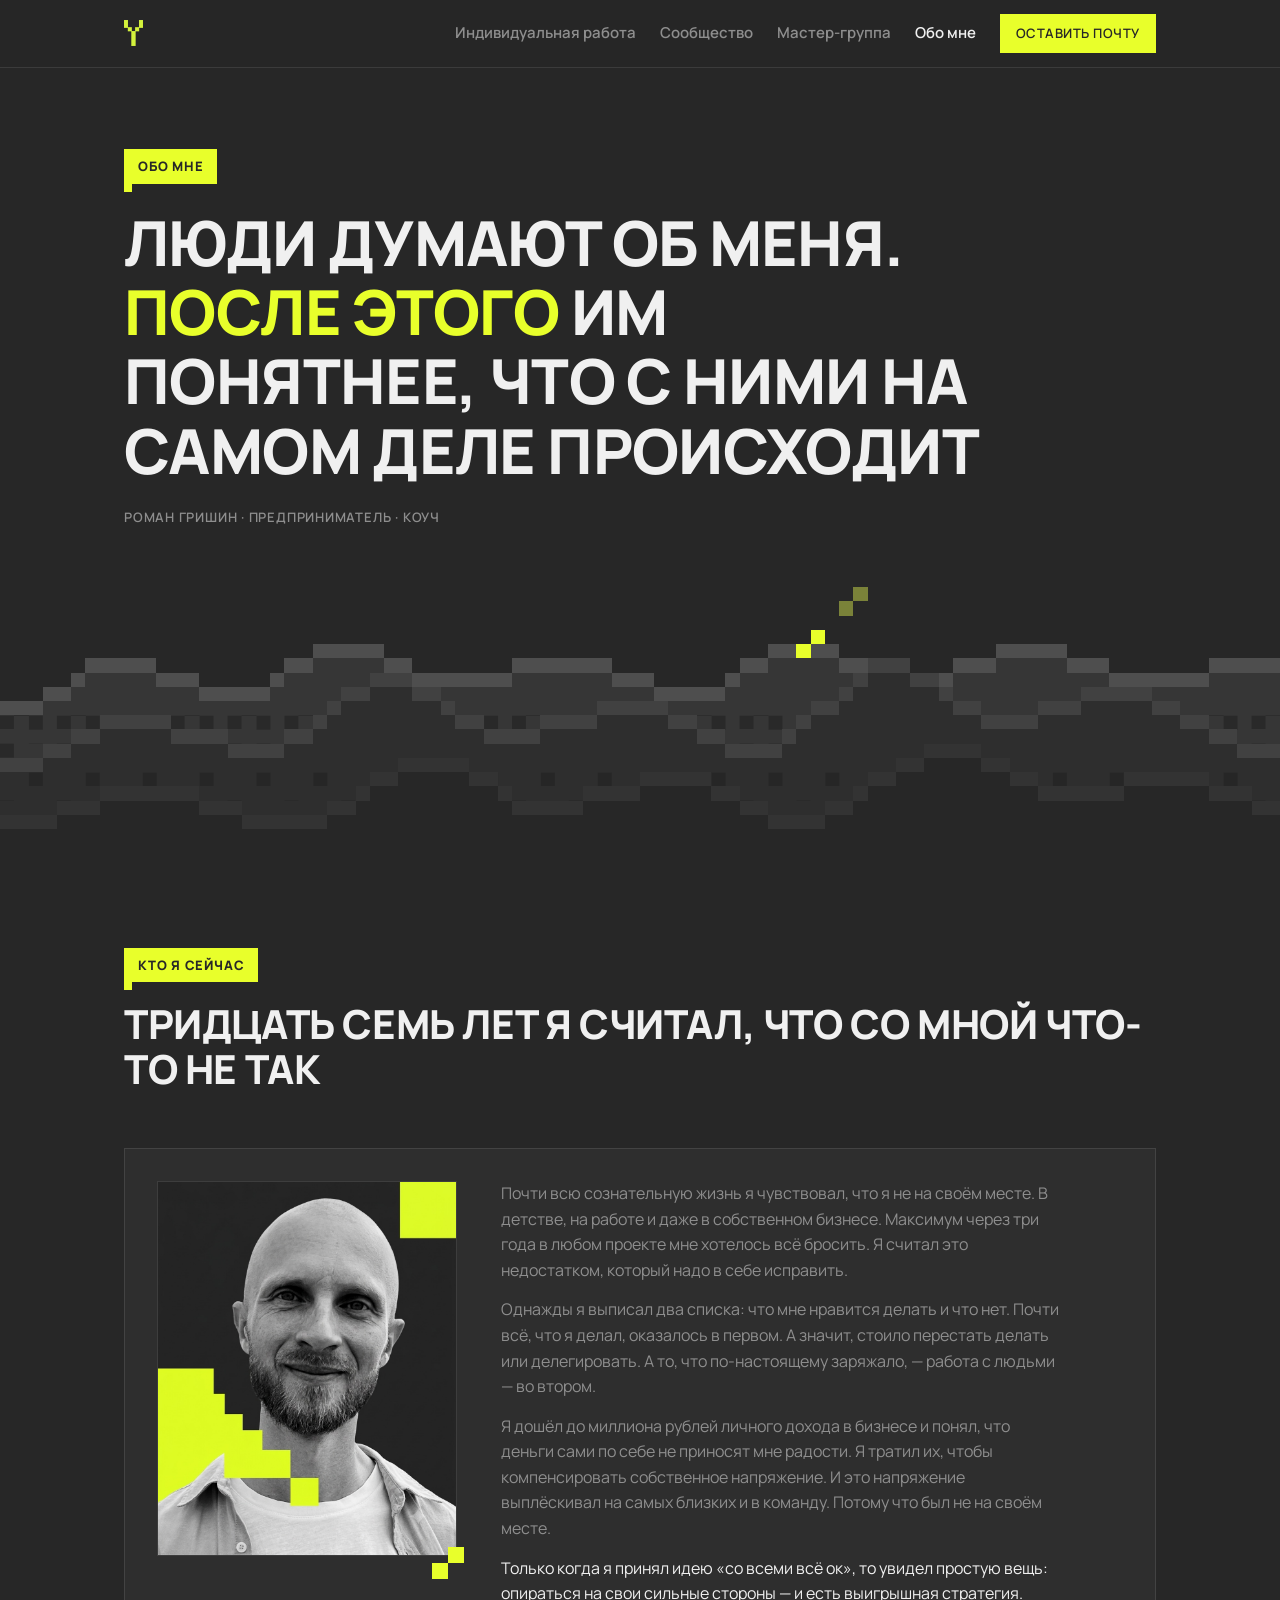
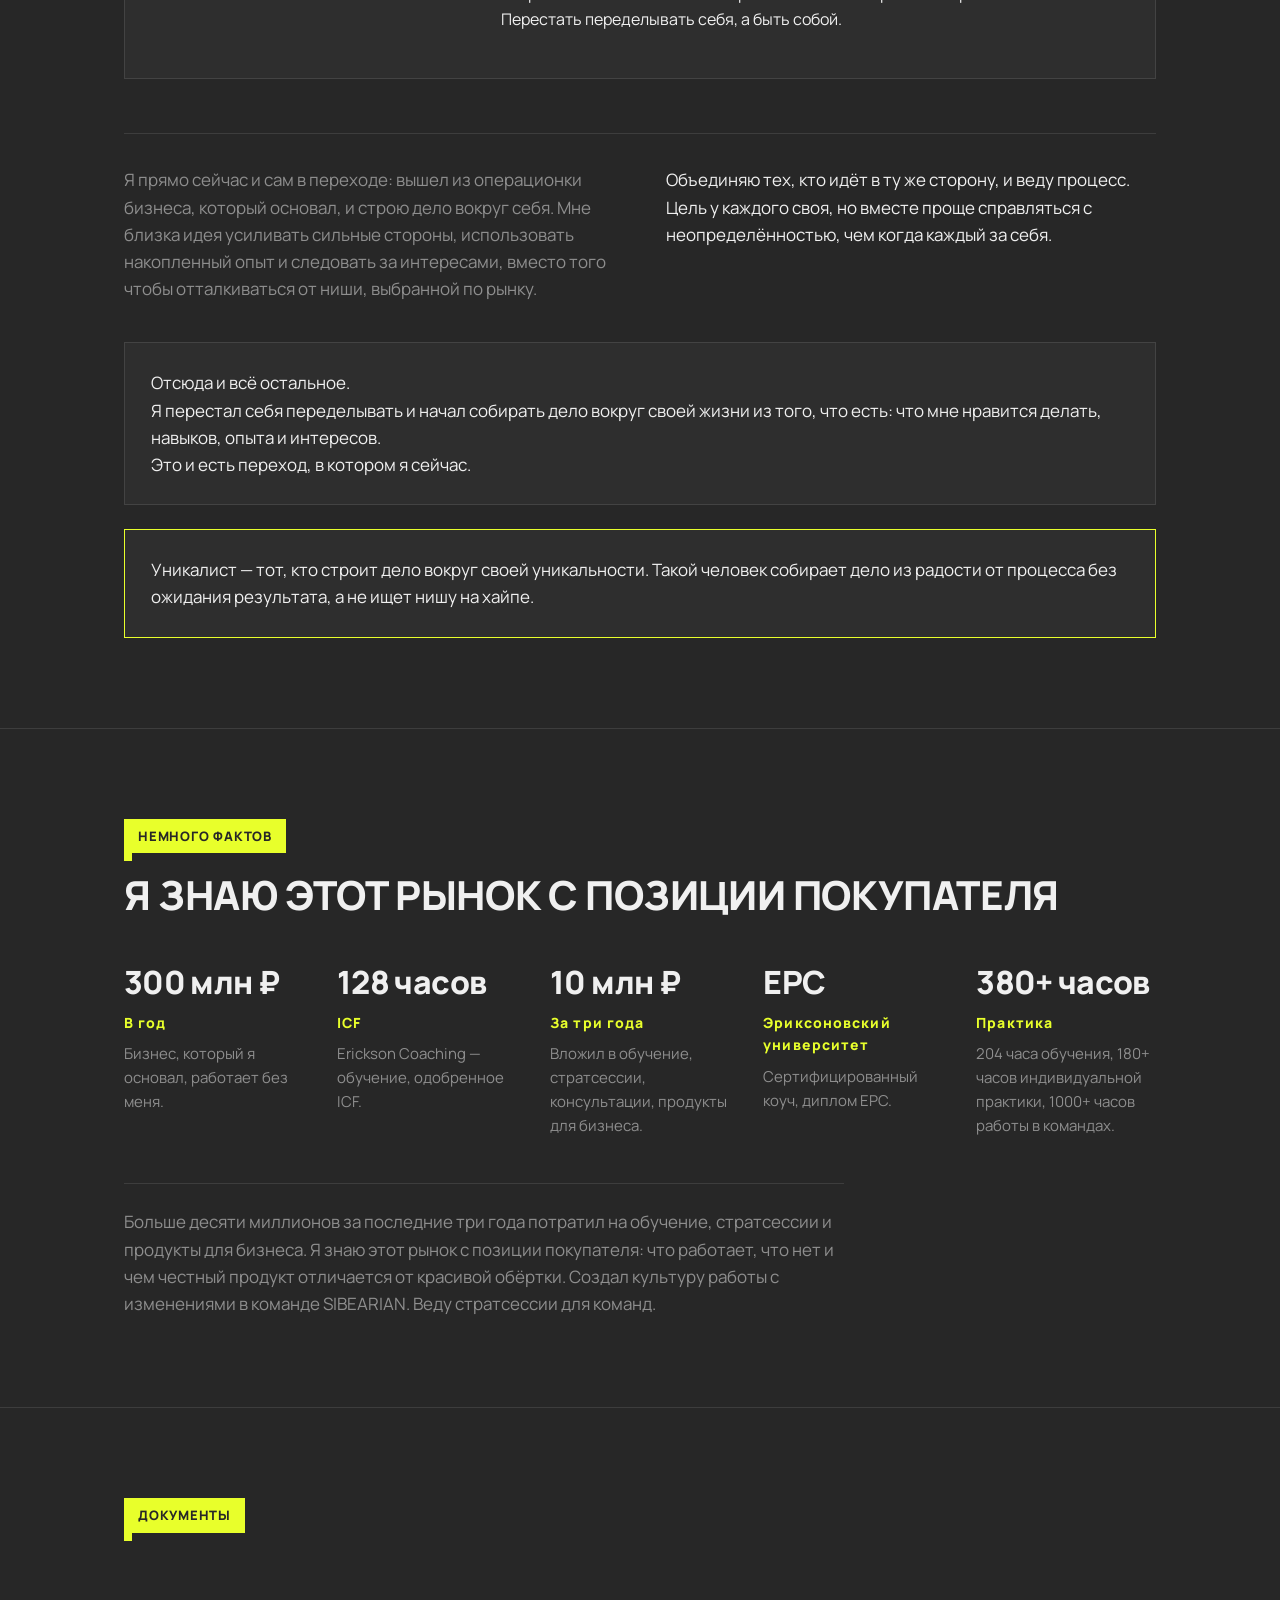
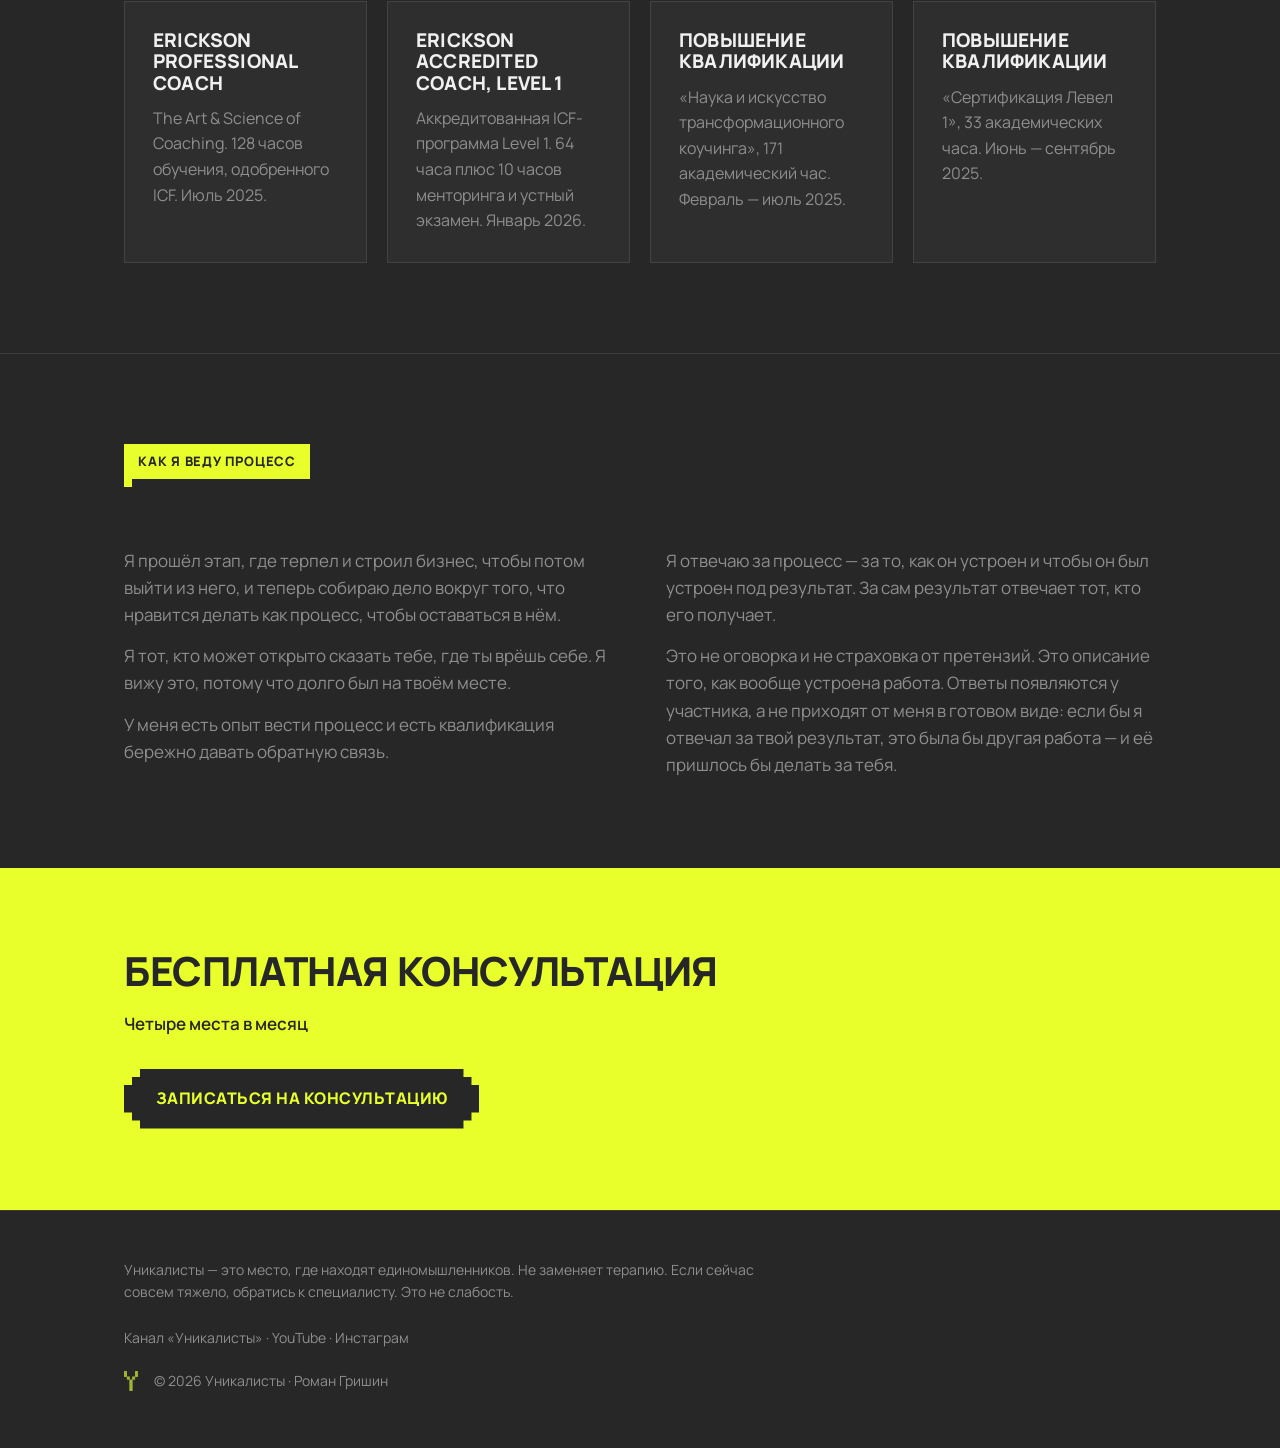
==== commit 99402528: "Синхронизировать тексты сайта с макетом в Figma Figma — первоисточник текста. Главная пересобрана по" ====
--- a/about.html
+++ b/about.html
@@ -72,30 +72,30 @@
           <img src="assets/roman.jpg" alt="Роман Гришин" width="960" height="1200">
         </div>
         <div class="about-text">
-          <p>Почти всю жизнь я чувствовал, что я не на своём месте. В детстве, на работе, в собственном бизнесе. Максимум через три года в любом проекте мне хотелось всё бросить. Я считал это недостатком, который надо в себе исправить.</p>
-          <p>Однажды я выписал два списка: что мне нравится делать и что нет. Почти всё, что я делал, оказалось в первом. А значит — стоило делегировать. А то, что по-настоящему заряжало, — работа с людьми — во втором.</p>
+          <p>Почти всю сознательную жизнь я чувствовал, что я не на своём месте. В детстве, на работе и даже в собственном бизнесе. Максимум через три года в любом проекте мне хотелось всё бросить. Я считал это недостатком, который надо в себе исправить.</p>
+          <p>Однажды я выписал два списка: что мне нравится делать и что нет. Почти всё, что я делал, оказалось в первом. А значит, стоило перестать делать или делегировать. А то, что по-настоящему заряжало, — работа с людьми — во втором.</p>
           <p>Я дошёл до миллиона рублей личного дохода в бизнесе и понял, что деньги сами по себе не приносят мне радости. Я тратил их, чтобы компенсировать собственное напряжение. И это напряжение выплёскивал на самых близких и в команду. Потому что был не на своём месте.</p>
-          <p>Только когда я принял идею «со всеми всё ок», то увидел простую вещь: опираться на свои сильные стороны — и есть выигрышная стратегия. Не переделывать себя, а быть собой.</p>
+          <p>Только когда я принял идею «со всеми всё ок», то увидел простую вещь: опираться на свои сильные стороны — и есть выигрышная стратегия. Перестать переделывать себя, а быть собой.</p>
         </div>
       </div>
 
       <div class="col2 col2--ruled">
         <div>
-          <p>Я прямо сейчас и сам в переходе: вышел из операционки бизнеса, который основал, и строю дело вокруг себя. Мне близка идея усиливать сильные стороны, использовать опыт и следовать за интересами, вместо того чтобы отталкиваться от ниши, выбранной по рынку.</p>
+          <p>Я прямо сейчас и сам в переходе: вышел из операционки бизнеса, который основал, и строю дело вокруг себя. Мне близка идея усиливать сильные стороны, использовать накопленный опыт и следовать за интересами, вместо того чтобы отталкиваться от ниши, выбранной по рынку.</p>
         </div>
         <div>
-          <p style="color: var(--light);">Объединяю тех, кто идёт в ту же сторону, и веду процесс. Цель у каждого своя, но вместе с неопределённостью проще справляться, чем когда каждый за себя.</p>
+          <p style="color: var(--light);">Объединяю тех, кто идёт в ту же сторону, и веду процесс. Цель у каждого своя, но вместе проще справляться с неопределённостью, чем когда каждый за себя.</p>
         </div>
       </div>
 
       <div class="story-out" style="margin-top: 40px;">
         <p style="color: var(--light);">Отсюда и всё остальное.</p>
-        <p>Я перестал себя переделывать и начал собирать дело вокруг жизни из того, что есть: таланты и навыки, опыт и интересы.</p>
+        <p>Я перестал себя переделывать и начал собирать дело вокруг своей жизни из того, что есть: что мне нравится делать, навыков, опыта и интересов.</p>
         <p>Это и есть переход, в котором я сейчас.</p>
       </div>
 
       <div class="story-out" style="margin-top: 24px; border-color: var(--lime);">
-        <p style="color: var(--light); margin-bottom: 0;">Уникалист — тот, кто строит дело вокруг своей уникальности. Такой человек собирает дело из радости от процесса, а не ищет нишу на хайпе.</p>
+        <p style="color: var(--light); margin-bottom: 0;">Уникалист — тот, кто строит дело вокруг своей уникальности. Такой человек собирает дело из радости от процесса без ожидания результата, а не ищет нишу на хайпе.</p>
       </div>
     </div>
   </section>
@@ -109,11 +109,12 @@
       </div>
       <div class="facts">
           <div class="fact"><span class="fact-n">300 млн ₽</span><span class="card-num">В год</span><p>Бизнес, который я основал, работает без меня.</p></div>
-          <div class="fact"><span class="fact-n">128 часов</span><span class="card-num">ICF</span><p>The Art &amp; Science of Coaching — обучение, одобренное ICF.</p></div>
+          <div class="fact"><span class="fact-n">128 часов</span><span class="card-num">ICF</span><p>Erickson Coaching — обучение, одобренное ICF.</p></div>
           <div class="fact"><span class="fact-n">10 млн ₽</span><span class="card-num">За три года</span><p>Вложил в обучение, стратсессии, консультации, продукты для бизнеса.</p></div>
-          <div class="fact"><span class="fact-n">380+ часов</span><span class="card-num">Эриксоновский университет</span><p>204 часа обучения, 180+ часов индивидуальной практики, 1000+ часов работы в командах.</p></div>
+          <div class="fact"><span class="fact-n">EPC</span><span class="card-num">Эриксоновский университет</span><p>Сертифицированный коуч, диплом EPC.</p></div>
+          <div class="fact"><span class="fact-n">380+ часов</span><span class="card-num">Практика</span><p>204 часа обучения, 180+ часов индивидуальной практики, 1000+ часов работы в командах.</p></div>
       </div>
-      <p class="facts-foot muted">Больше десяти миллионов за последние три года потратил на обучение, стратсессии и продукты для бизнеса. Я знаю этот рынок с позиции покупателя: что работает, что нет и чем честный продукт отличается от красивой обёртки.</p>
+      <p class="facts-foot muted">Больше десяти миллионов за последние три года потратил на обучение, стратсессии и продукты для бизнеса. Я знаю этот рынок с позиции покупателя: что работает, что нет и чем честный продукт отличается от красивой обёртки. Создал культуру работы с изменениями в команде SIBEARIAN. Веду стратсессии для команд.</p>
     </div>
   </section>
 
@@ -153,8 +154,8 @@
       <div class="col2">
         <div>
           <p>Я прошёл этап, где терпел и строил бизнес, чтобы потом выйти из него, и теперь собираю дело вокруг того, что нравится делать как процесс, чтобы оставаться в нём.</p>
-          <p>Я тот, кто может открыто сказать тебе, где ты врёшь себе. Я вижу это, потому что долго врал себе сам.</p>
-          <p>У меня есть опыт и есть квалификация: я учился этому и практикую. Я умею вести.</p>
+          <p>Я тот, кто может открыто сказать тебе, где ты врёшь себе. Я вижу это, потому что долго был на твоём месте.</p>
+          <p>У меня есть опыт вести процесс и есть квалификация бережно давать обратную связь.</p>
         </div>
         <div>
           <p>Я отвечаю за процесс — за то, как он устроен и чтобы он был устроен под результат. За сам результат отвечает тот, кто его получает.</p>
@@ -176,6 +177,7 @@
   <footer class="footer">
     <div class="wrap">
       <p class="disclaimer">Уникалисты — это место, где находят единомышленников. Не заменяет терапию. Если сейчас совсем тяжело, обратись к специалисту. Это не слабость.</p>
+      <p class="footer-links"><a href="https://t.me/unicalist" target="_blank" rel="noopener">Канал «Уникалисты»</a> · <a href="https://www.youtube.com/@unicalist" target="_blank" rel="noopener">YouTube</a> · <a href="https://www.instagram.com/rmgrishin/" target="_blank" rel="noopener">Инстаграм</a></p>
       <div class="footer-row">
         <img src="assets/y-acid.png" alt="">
         <span>© 2026 Уникалисты · Роман Гришин</span>
--- a/styles.css
+++ b/styles.css
@@ -1236,6 +1236,43 @@
 
 .app-questions li p { color: var(--light); margin: 0; }
 
+blockquote.quote { margin: 0; }
+.quote cite { display: block; }
+
+/* ── Главная: слоган, боли, этапы перехода ── */
+
+.tagline {
+  color: var(--lime);
+  font-weight: 800;
+  text-transform: uppercase;
+  font-size: 15px;
+  letter-spacing: 0.04em;
+  margin-bottom: 40px;
+}
+
+.hero-sub { margin-bottom: 20px; }
+
+.hero-list { max-width: 760px; margin-top: 12px; }
+
+.stages {
+  margin-top: 16px;
+  padding: 18px 22px;
+  border: 1px solid var(--olive);
+  font-weight: 800;
+  font-size: clamp(15px, 1.8vw, 18px);
+  text-transform: uppercase;
+  letter-spacing: 0.02em;
+  max-width: 760px;
+}
+
+.stages span { color: var(--lime); padding: 0 6px; }
+
+/* ── Ссылки в подвале ── */
+
+.footer-links { margin-bottom: 20px; }
+.footer-links a { color: var(--gray); text-decoration: none; }
+.footer-links a:hover { color: var(--light); }
+
 @media (max-width: 640px) {
   .terms-row { grid-template-columns: 1fr; gap: 6px; }
   .quote-grid { grid-template-columns: 1fr; }
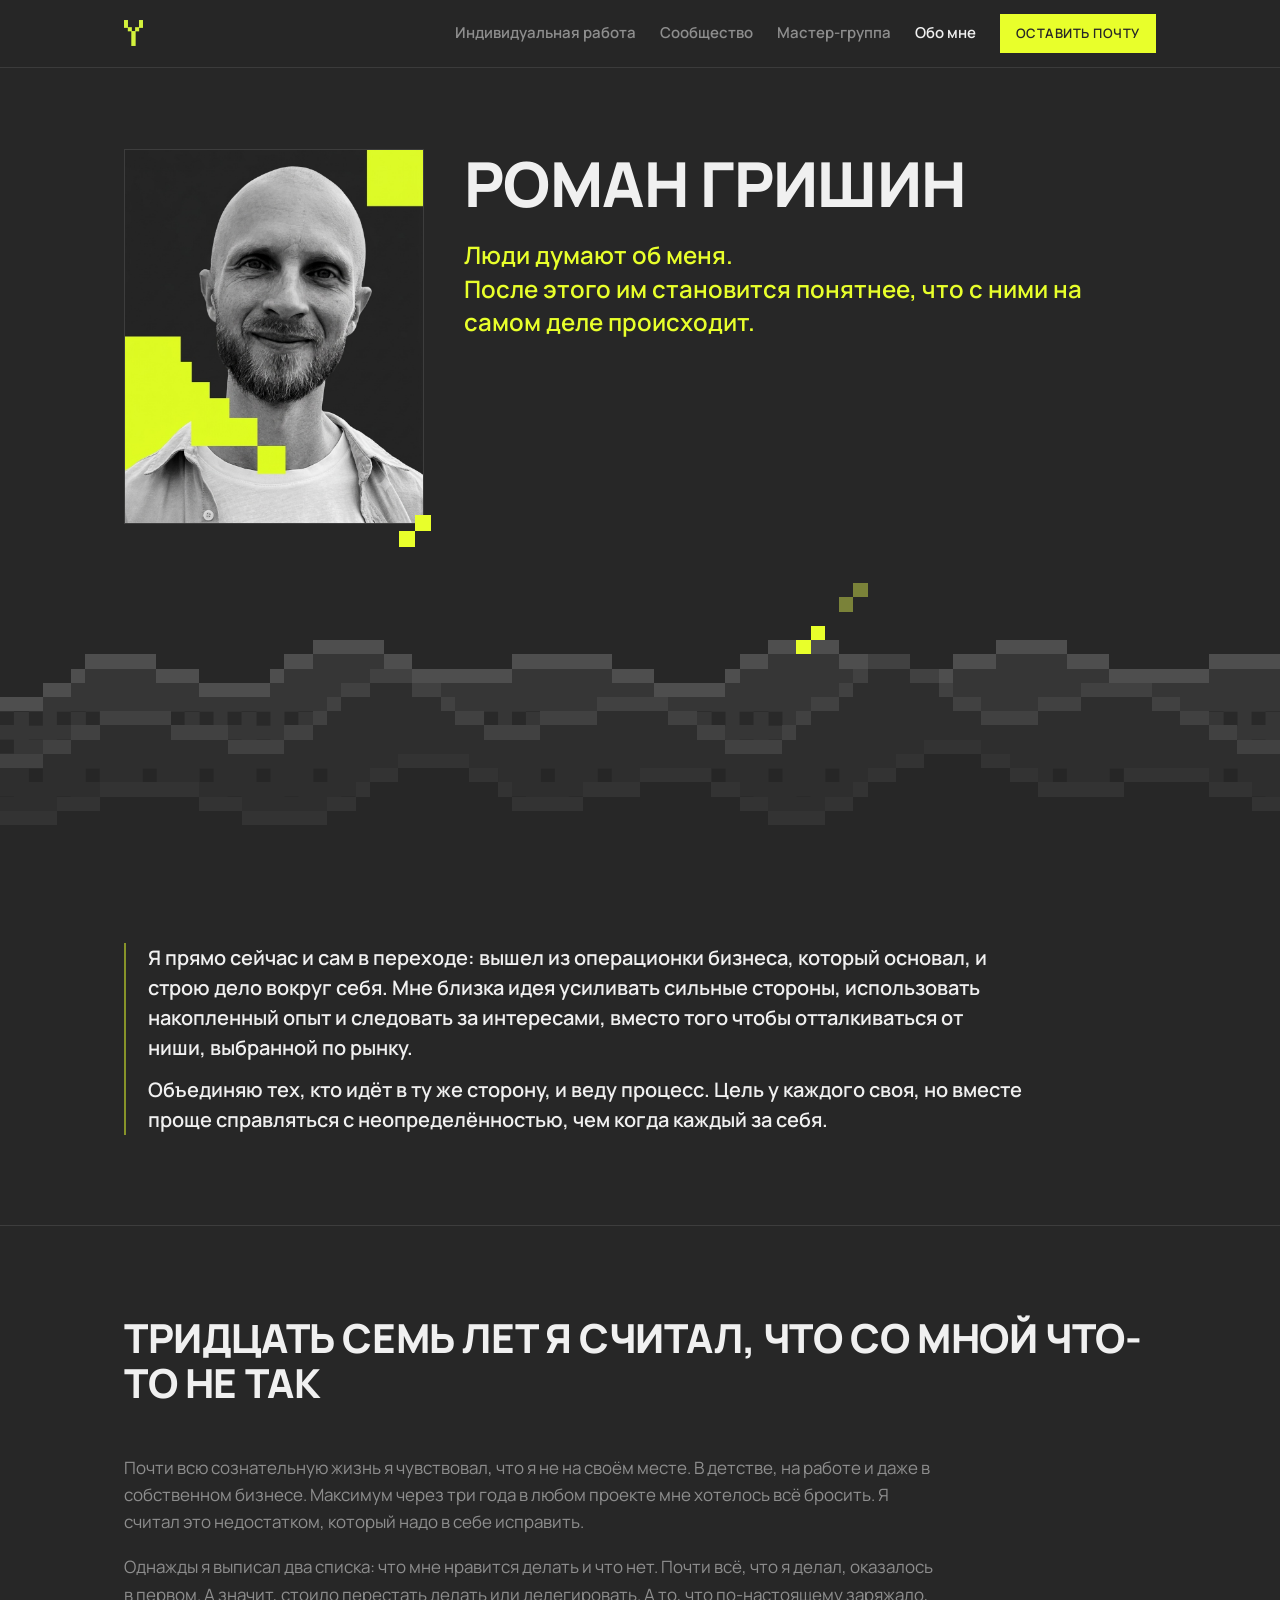
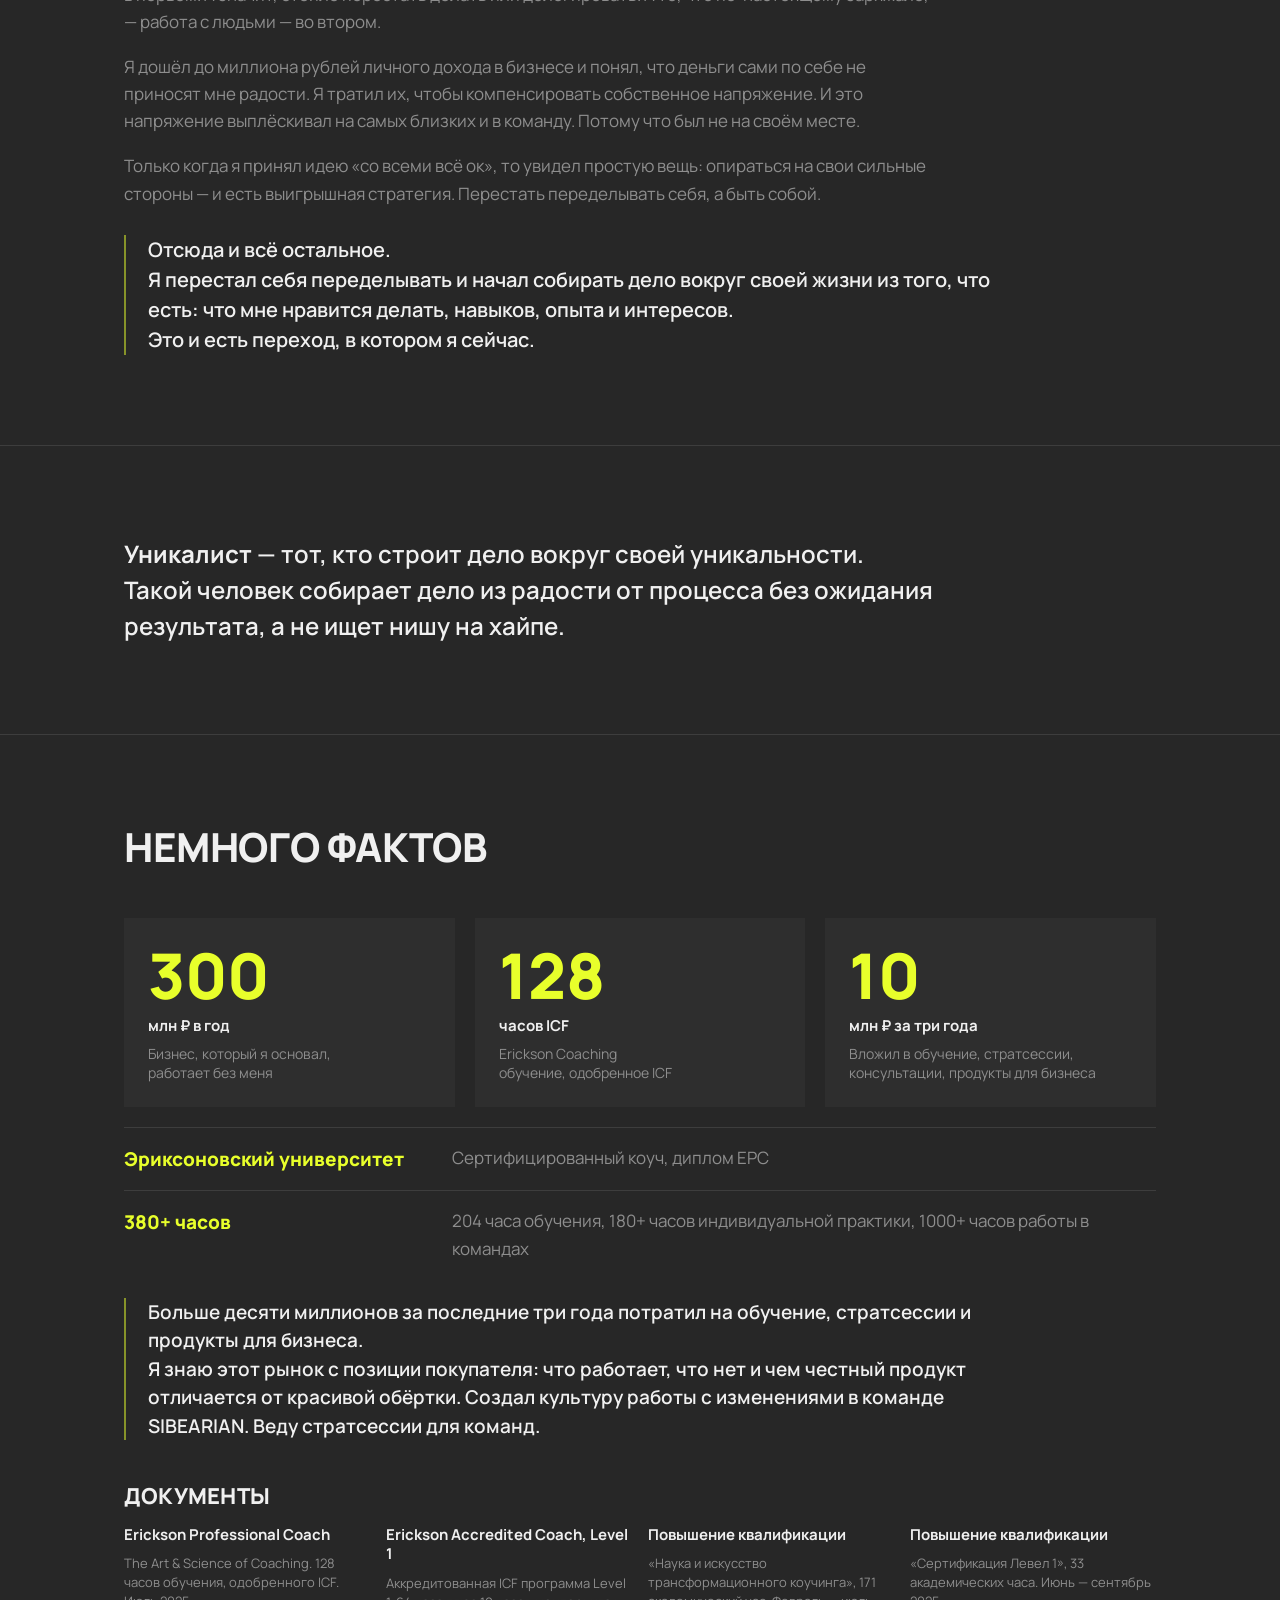
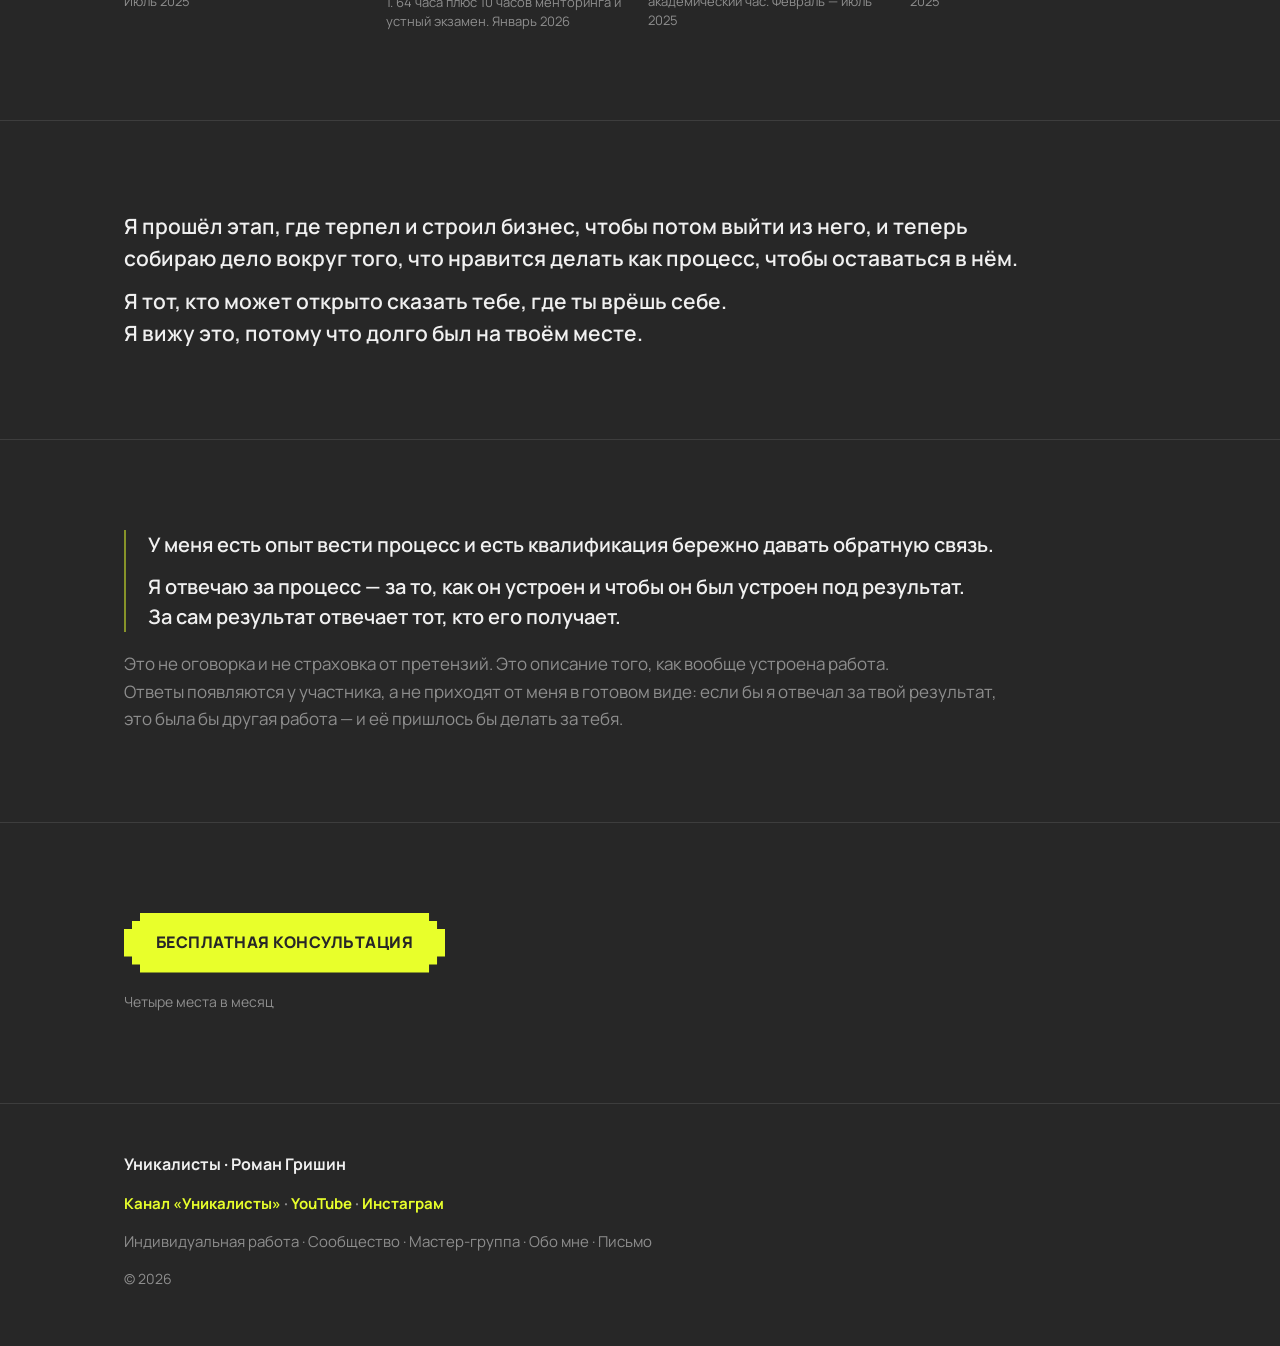
==== commit b7ce5b0b: "Сверить сайт с макетом в Figma и обновить мобильную шапку Главная: новый слоган и список «что стоит " ====
--- a/about.html
+++ b/about.html
@@ -18,7 +18,9 @@
       <a class="nav-logo" href="index.html" aria-label="Уникалисты — на главную">
         <img src="assets/y-acid.png" alt="Уникалисты">
       </a>
-      <div class="nav-links">
+      <a class="nav-cta nav-cta--m" href="email.html">Оставить почту</a>
+      <button class="nav-burger" type="button" aria-label="Меню" aria-expanded="false" aria-controls="navLinks"><span></span><span></span><span></span></button>
+      <div class="nav-links" id="navLinks">
         <a href="individual.html">Индивидуальная работа</a>
         <a href="community.html">Сообщество</a>
         <a href="master-group.html">Мастер-группа</a>
@@ -53,50 +55,50 @@
       </svg>
     </div>
     <div class="wrap">
-      <span class="chip">Обо мне</span>
-      <h1>Люди думают об меня. <span class="hl">После этого</span> им понятнее, что с ними на самом деле происходит</h1>
-      <p class="about-hero__sig">Роман Гришин · предприниматель · коуч</p>
+      <div class="about-hero__row">
+        <div class="about-photo">
+          <img src="assets/roman.jpg" alt="Роман Гришин" width="960" height="1200">
+        </div>
+        <div>
+          <h1>Роман Гришин</h1>
+          <p class="about-hero__sub">Люди думают об меня.<br>После этого им становится понятнее, что с ними на самом деле происходит.</p>
+        </div>
+      </div>
     </div>
   </header>
 
-  <!-- ── Мой переход ── -->
+  <!-- ── Честная позиция ── -->
+  <section class="section">
+    <div class="wrap">
+      <div class="pull">
+        <p>Я прямо сейчас и сам в переходе: вышел из операционки бизнеса, который основал, и строю дело вокруг себя. Мне близка идея усиливать сильные стороны, использовать накопленный опыт и следовать за интересами, вместо того чтобы отталкиваться от ниши, выбранной по рынку.</p>
+        <p>Объединяю тех, кто идёт в ту же сторону, и веду процесс. Цель у каждого своя, но вместе проще справляться с неопределённостью, чем когда каждый за себя.</p>
+      </div>
+    </div>
+  </section>
+
+  <!-- ── Как я сюда пришёл ── -->
   <section class="section" id="me">
     <div class="wrap">
       <div class="section-head">
-        <span class="chip">Кто я сейчас</span>
         <h2>Тридцать семь лет я считал, что со мной что-то не так</h2>
       </div>
+      <div class="stack muted" style="max-width: 820px;">
+        <p>Почти всю сознательную жизнь я чувствовал, что я не на своём месте. В детстве, на работе и даже в собственном бизнесе. Максимум через три года в любом проекте мне хотелось всё бросить. Я считал это недостатком, который надо в себе исправить.</p>
+        <p>Однажды я выписал два списка: что мне нравится делать и что нет. Почти всё, что я делал, оказалось в первом. А значит, стоило перестать делать или делегировать. А то, что по-настоящему заряжало, — работа с людьми — во втором.</p>
+        <p>Я дошёл до миллиона рублей личного дохода в бизнесе и понял, что деньги сами по себе не приносят мне радости. Я тратил их, чтобы компенсировать собственное напряжение. И это напряжение выплёскивал на самых близких и в команду. Потому что был не на своём месте.</p>
+        <p>Только когда я принял идею «со всеми всё ок», то увидел простую вещь: опираться на свои сильные стороны — и есть выигрышная стратегия. Перестать переделывать себя, а быть собой.</p>
+      </div>
+      <div class="pull" style="margin-top: 28px;">
+        <p>Отсюда и всё остальное.<br>Я перестал себя переделывать и начал собирать дело вокруг своей жизни из того, что есть: что мне нравится делать, навыков, опыта и интересов.<br>Это и есть переход, в котором я сейчас.</p>
+      </div>
+    </div>
+  </section>
 
-      <div class="about">
-        <div class="about-photo">
-          <img src="assets/roman.jpg" alt="Роман Гришин" width="960" height="1200">
-        </div>
-        <div class="about-text">
-          <p>Почти всю сознательную жизнь я чувствовал, что я не на своём месте. В детстве, на работе и даже в собственном бизнесе. Максимум через три года в любом проекте мне хотелось всё бросить. Я считал это недостатком, который надо в себе исправить.</p>
-          <p>Однажды я выписал два списка: что мне нравится делать и что нет. Почти всё, что я делал, оказалось в первом. А значит, стоило перестать делать или делегировать. А то, что по-настоящему заряжало, — работа с людьми — во втором.</p>
-          <p>Я дошёл до миллиона рублей личного дохода в бизнесе и понял, что деньги сами по себе не приносят мне радости. Я тратил их, чтобы компенсировать собственное напряжение. И это напряжение выплёскивал на самых близких и в команду. Потому что был не на своём месте.</p>
-          <p>Только когда я принял идею «со всеми всё ок», то увидел простую вещь: опираться на свои сильные стороны — и есть выигрышная стратегия. Перестать переделывать себя, а быть собой.</p>
-        </div>
-      </div>
-
-      <div class="col2 col2--ruled">
-        <div>
-          <p>Я прямо сейчас и сам в переходе: вышел из операционки бизнеса, который основал, и строю дело вокруг себя. Мне близка идея усиливать сильные стороны, использовать накопленный опыт и следовать за интересами, вместо того чтобы отталкиваться от ниши, выбранной по рынку.</p>
-        </div>
-        <div>
-          <p style="color: var(--light);">Объединяю тех, кто идёт в ту же сторону, и веду процесс. Цель у каждого своя, но вместе проще справляться с неопределённостью, чем когда каждый за себя.</p>
-        </div>
-      </div>
-
-      <div class="story-out" style="margin-top: 40px;">
-        <p style="color: var(--light);">Отсюда и всё остальное.</p>
-        <p>Я перестал себя переделывать и начал собирать дело вокруг своей жизни из того, что есть: что мне нравится делать, навыков, опыта и интересов.</p>
-        <p>Это и есть переход, в котором я сейчас.</p>
-      </div>
-
-      <div class="story-out" style="margin-top: 24px; border-color: var(--lime);">
-        <p style="color: var(--light); margin-bottom: 0;">Уникалист — тот, кто строит дело вокруг своей уникальности. Такой человек собирает дело из радости от процесса без ожидания результата, а не ищет нишу на хайпе.</p>
-      </div>
+  <!-- ── Кто такой уникалист ── -->
+  <section class="section">
+    <div class="wrap">
+      <p class="say" style="font-size: clamp(19px, 2vw, 24px);"><strong>Уникалист</strong> — тот, кто строит дело вокруг своей уникальности.<br>Такой человек собирает дело из радости от процесса без ожидания результата, а не ищет нишу на хайпе.</p>
     </div>
   </section>
 
@@ -104,84 +106,80 @@
   <section class="section">
     <div class="wrap">
       <div class="section-head">
-        <span class="chip">Немного фактов</span>
-        <h2>Я знаю этот рынок с позиции покупателя</h2>
+        <h2>Немного фактов</h2>
       </div>
-      <div class="facts">
-          <div class="fact"><span class="fact-n">300 млн ₽</span><span class="card-num">В год</span><p>Бизнес, который я основал, работает без меня.</p></div>
-          <div class="fact"><span class="fact-n">128 часов</span><span class="card-num">ICF</span><p>Erickson Coaching — обучение, одобренное ICF.</p></div>
-          <div class="fact"><span class="fact-n">10 млн ₽</span><span class="card-num">За три года</span><p>Вложил в обучение, стратсессии, консультации, продукты для бизнеса.</p></div>
-          <div class="fact"><span class="fact-n">EPC</span><span class="card-num">Эриксоновский университет</span><p>Сертифицированный коуч, диплом EPC.</p></div>
-          <div class="fact"><span class="fact-n">380+ часов</span><span class="card-num">Практика</span><p>204 часа обучения, 180+ часов индивидуальной практики, 1000+ часов работы в командах.</p></div>
+      <div class="big-facts">
+        <div class="big-fact"><span class="n">300</span><span class="u">млн ₽ в год</span><p>Бизнес, который я основал,<br>работает без меня</p></div>
+        <div class="big-fact"><span class="n">128</span><span class="u">часов ICF</span><p>Erickson Coaching<br>обучение, одобренное ICF</p></div>
+        <div class="big-fact"><span class="n">10</span><span class="u">млн ₽ за три года</span><p>Вложил в обучение, стратсессии, консультации, продукты для бизнеса</p></div>
       </div>
-      <p class="facts-foot muted">Больше десяти миллионов за последние три года потратил на обучение, стратсессии и продукты для бизнеса. Я знаю этот рынок с позиции покупателя: что работает, что нет и чем честный продукт отличается от красивой обёртки. Создал культуру работы с изменениями в команде SIBEARIAN. Веду стратсессии для команд.</p>
-    </div>
-  </section>
+      <div class="fact-rows">
+        <div class="fact-row"><b>Эриксоновский университет</b><span>Сертифицированный коуч, диплом EPC</span></div>
+        <div class="fact-row"><b>380+ часов</b><span>204 часа обучения, 180+ часов индивидуальной практики, 1000+ часов работы в командах</span></div>
+      </div>
+      <div class="pull" style="margin-top: 20px; font-size: 19px;">
+        <p>Больше десяти миллионов за последние три года потратил на обучение, стратсессии и продукты для бизнеса.<br>Я знаю этот рынок с позиции покупателя: что работает, что нет и чем честный продукт отличается от красивой обёртки. Создал культуру работы с изменениями в команде SIBEARIAN. Веду стратсессии для команд.</p>
+      </div>
 
-  <!-- ── Документы ── -->
-  <section class="section">
-    <div class="wrap">
-      <div class="section-head">
-        <span class="chip">Документы</span>
-      </div>
-      <div class="grid grid--4">
-        <div class="card">
-          <h3>Erickson Professional Coach</h3>
-          <p>The Art &amp; Science of Coaching. 128 часов обучения, одобренного ICF. Июль 2025.</p>
+      <h3 style="font-size: 22px; margin: 44px 0 16px;">Документы</h3>
+      <div class="docs">
+        <div>
+          <h4>Erickson Professional Coach</h4>
+          <p>The Art &amp; Science of Coaching. 128 часов обучения, одобренного ICF. Июль 2025</p>
         </div>
-        <div class="card">
-          <h3>Erickson Accredited Coach, Level 1</h3>
-          <p>Аккредитованная ICF-программа Level 1. 64 часа плюс 10 часов менторинга и устный экзамен. Январь 2026.</p>
+        <div>
+          <h4>Erickson Accredited Coach, Level 1</h4>
+          <p>Аккредитованная ICF программа Level 1. 64 часа плюс 10 часов менторинга и устный экзамен. Январь 2026</p>
         </div>
-        <div class="card">
-          <h3>Повышение квалификации</h3>
-          <p>«Наука и искусство трансформационного коучинга», 171 академический час. Февраль — июль 2025.</p>
+        <div>
+          <h4>Повышение квалификации</h4>
+          <p>«Наука и искусство трансформационного коучинга», 171 академический час. Февраль — июль 2025</p>
         </div>
-        <div class="card">
-          <h3>Повышение квалификации</h3>
-          <p>«Сертификация Левел 1», 33 академических часа. Июнь — сентябрь 2025.</p>
+        <div>
+          <h4>Повышение квалификации</h4>
+          <p>«Сертификация Левел 1», 33 академических часа. Июнь — сентябрь 2025</p>
         </div>
       </div>
     </div>
   </section>
 
-  <!-- ── Как я веду процесс ── -->
+  <!-- ── Почему рамку держу я ── -->
   <section class="section">
     <div class="wrap">
-      <div class="section-head">
-        <span class="chip">Как я веду процесс</span>
-      </div>
-      <div class="col2">
-        <div>
-          <p>Я прошёл этап, где терпел и строил бизнес, чтобы потом выйти из него, и теперь собираю дело вокруг того, что нравится делать как процесс, чтобы оставаться в нём.</p>
-          <p>Я тот, кто может открыто сказать тебе, где ты врёшь себе. Я вижу это, потому что долго был на твоём месте.</p>
-          <p>У меня есть опыт вести процесс и есть квалификация бережно давать обратную связь.</p>
-        </div>
-        <div>
-          <p>Я отвечаю за процесс — за то, как он устроен и чтобы он был устроен под результат. За сам результат отвечает тот, кто его получает.</p>
-          <p>Это не оговорка и не страховка от претензий. Это описание того, как вообще устроена работа. Ответы появляются у участника, а не приходят от меня в готовом виде: если бы я отвечал за твой результат, это была бы другая работа — и её пришлось бы делать за тебя.</p>
-        </div>
+      <div class="say">
+        <p>Я прошёл этап, где терпел и строил бизнес, чтобы потом выйти из него, и теперь собираю дело вокруг того, что нравится делать как процесс, чтобы оставаться в нём.</p>
+        <p>Я тот, кто может открыто сказать тебе, где ты врёшь себе.<br>Я вижу это, потому что долго был на твоём месте.</p>
       </div>
     </div>
   </section>
 
-  <!-- ── Финальный CTA ── -->
-  <section class="final">
+  <!-- ── За что я отвечаю ── -->
+  <section class="section">
     <div class="wrap">
-      <h2>Бесплатная консультация</h2>
-      <p style="font-weight: 600;">Четыре места в месяц</p>
-      <a class="btn" href="consultation.html">Записаться на консультацию</a>
+      <div class="pull">
+        <p>У меня есть опыт вести процесс и есть квалификация бережно давать обратную связь.</p>
+        <p>Я отвечаю за процесс — за то, как он устроен и чтобы он был устроен под результат.<br>За сам результат отвечает тот, кто его получает.</p>
+      </div>
+      <div class="stack muted" style="max-width: 900px; margin-top: 18px;">
+        <p>Это не оговорка и не страховка от претензий. Это описание того, как вообще устроена работа.<br>Ответы появляются у участника, а не приходят от меня в готовом виде: если бы я отвечал за твой результат, это была бы другая работа — и её пришлось бы делать за тебя.</p>
+      </div>
+    </div>
+  </section>
+
+  <!-- ── Действие ── -->
+  <section class="section action">
+    <div class="wrap">
+      <a class="btn" href="consultation.html">Бесплатная консультация</a>
+      <p class="muted" style="font-size: 14px;">Четыре места в месяц</p>
     </div>
   </section>
 
   <footer class="footer">
     <div class="wrap">
-      <p class="disclaimer">Уникалисты — это место, где находят единомышленников. Не заменяет терапию. Если сейчас совсем тяжело, обратись к специалисту. Это не слабость.</p>
-      <p class="footer-links"><a href="https://t.me/unicalist" target="_blank" rel="noopener">Канал «Уникалисты»</a> · <a href="https://www.youtube.com/@unicalist" target="_blank" rel="noopener">YouTube</a> · <a href="https://www.instagram.com/rmgrishin/" target="_blank" rel="noopener">Инстаграм</a></p>
-      <div class="footer-row">
-        <img src="assets/y-acid.png" alt="">
-        <span>© 2026 Уникалисты · Роман Гришин</span>
-      </div>
+      <p class="footer-brand">Уникалисты · Роман Гришин</p>
+      <p class="footer-media"><a href="https://t.me/unicalist" target="_blank" rel="noopener">Канал «Уникалисты»</a> · <a href="https://www.youtube.com/@unicalist" target="_blank" rel="noopener">YouTube</a> · <a href="https://www.instagram.com/rmgrishin/" target="_blank" rel="noopener">Инстаграм</a></p>
+      <p class="footer-nav"><a href="individual.html">Индивидуальная работа</a> · <a href="community.html">Сообщество</a> · <a href="master-group.html">Мастер-группа</a> · <a href="about.html">Обо мне</a> · <a href="email.html">Письмо</a></p>
+      <p>© 2026</p>
     </div>
   </footer>
 
--- a/styles.css
+++ b/styles.css
@@ -1238,6 +1238,7 @@
 
 blockquote.quote { margin: 0; }
 .quote cite { display: block; }
+.quote-photo { display: block; width: 100%; height: auto; margin-bottom: 20px; }
 
 /* ── Главная: слоган, боли, этапы перехода ── */
 
@@ -1277,3 +1278,205 @@
   .terms-row { grid-template-columns: 1fr; gap: 6px; }
   .quote-grid { grid-template-columns: 1fr; }
 }
+
+/* ── Блоки по макету Figma ── */
+
+/* цитата-выноска: тонкая лаймовая линия слева */
+.pull {
+  border-left: 2px solid rgba(232, 255, 43, 0.5);
+  padding-left: 22px;
+  color: var(--light);
+  font-weight: 600;
+  font-size: clamp(17px, 1.6vw, 20px);
+  line-height: 1.5;
+  max-width: 900px;
+}
+.pull p + p { margin-top: 12px; }
+.pull--lg { font-size: clamp(18px, 1.8vw, 22px); }
+
+/* крупный абзац-утверждение */
+.say {
+  color: var(--light);
+  font-weight: 600;
+  font-size: clamp(18px, 1.8vw, 21px);
+  line-height: 1.5;
+  max-width: 900px;
+}
+.say p + p { margin-top: 12px; }
+
+/* список строками через линейку */
+.rows { max-width: 1080px; }
+.rows .row {
+  border-top: 1px solid var(--border);
+  padding: 14px 0;
+}
+.rows .row h3 { font-size: 19px; margin-bottom: 5px; }
+.rows .row p { color: var(--gray); font-size: 16px; }
+.rows .row p + p { margin-top: 4px; }
+
+/* тёмная полоса с крупной фразой */
+.band {
+  background: var(--charcoal-2);
+  padding: clamp(36px, 6vh, 56px) clamp(20px, 3vw, 40px);
+}
+.band p {
+  font-weight: 800;
+  text-transform: uppercase;
+  font-size: clamp(24px, 3.4vw, 42px);
+  line-height: 1.14;
+  color: var(--light);
+}
+
+/* пиксельные схемы */
+.scheme { display: block; width: 100%; height: auto; margin-top: 8px; }
+.scheme--wide { max-width: 720px; }
+.scheme--sq { max-width: 200px; }
+
+/* статус в карточке формата */
+.card-status {
+  color: #ff8754;
+  font-weight: 700;
+  font-size: 14px;
+  margin-top: 10px;
+}
+
+/* цены строками: срок · цена · в месяц */
+.price-rows .price-row {
+  display: grid;
+  grid-template-columns: 200px 220px 1fr;
+  gap: 28px;
+  align-items: center;
+  border-top: 1px solid var(--border);
+  padding: 18px 0;
+}
+.price-row dt {
+  color: var(--gray);
+  font-weight: 800;
+  font-size: 14px;
+  letter-spacing: 0.08em;
+  text-transform: uppercase;
+}
+.price-row dd { margin: 0; }
+.price-row .price { color: var(--lime); font-weight: 800; font-size: 26px; }
+.price-row .per { color: var(--gray); font-size: 14px; }
+
+/* «Обо мне»: крупные цифры */
+.big-facts {
+  display: grid;
+  grid-template-columns: repeat(3, 1fr);
+  gap: 20px;
+}
+.big-fact { background: var(--charcoal-2); padding: 24px; }
+.big-fact .n {
+  display: block;
+  color: var(--lime);
+  font-weight: 800;
+  font-size: clamp(44px, 5vw, 63px);
+  line-height: 1.05;
+}
+.big-fact .u { display: block; color: var(--light); font-weight: 700; font-size: 15px; margin-top: 6px; }
+.big-fact p { color: var(--gray); font-size: 14px; line-height: 1.4; margin-top: 6px; }
+
+.fact-rows { margin-top: 20px; }
+.fact-row {
+  display: grid;
+  grid-template-columns: 300px 1fr;
+  gap: 28px;
+  border-top: 1px solid var(--border);
+  padding: 16px 0;
+}
+.fact-row b { color: var(--lime); font-weight: 800; font-size: 19px; }
+.fact-row span { color: var(--gray); font-size: 17px; }
+
+.docs { display: grid; grid-template-columns: repeat(4, 1fr); gap: 16px; }
+.docs h4 { font-size: 15px; line-height: 1.3; color: var(--light); margin: 0 0 10px; }
+.docs p { color: var(--gray); font-size: 13px; line-height: 1.45; }
+
+.about-hero__row {
+  display: grid;
+  grid-template-columns: 300px 1fr;
+  gap: 40px;
+  align-items: start;
+}
+.about-hero__row h1 { margin-bottom: 20px; }
+.about-hero__sub {
+  color: var(--lime);
+  font-weight: 600;
+  font-size: clamp(19px, 2vw, 24px);
+  line-height: 1.4;
+}
+
+.stack > * + * { margin-top: 18px; }
+.action p { margin-top: 18px; }
+
+/* ── Подвал по макету ── */
+
+.footer-brand { color: var(--light); font-weight: 700; font-size: 16px; margin-bottom: 14px; }
+.footer-media { font-weight: 700; font-size: 15px; margin-bottom: 14px; }
+.footer-media a { color: var(--lime); text-decoration: none; }
+.footer-media a:hover { text-decoration: underline; }
+.footer-nav { font-size: 15px; margin-bottom: 14px; }
+.footer-nav a { color: var(--gray); text-decoration: none; }
+.footer-nav a:hover { color: var(--light); }
+.footer .disclaimer { margin-bottom: 14px; }
+
+@media (max-width: 900px) {
+  .big-facts { grid-template-columns: 1fr; }
+  .docs { grid-template-columns: repeat(2, 1fr); }
+}
+
+@media (max-width: 640px) {
+  .price-rows .price-row { grid-template-columns: 1fr; gap: 4px; }
+  .fact-row { grid-template-columns: 1fr; gap: 4px; }
+  .about-hero__row { grid-template-columns: 1fr; }
+  .about-hero__row .about-photo { max-width: 240px; }
+  .docs { grid-template-columns: 1fr; }
+}
+
+.about-text .about-role { color: var(--lime); font-weight: 600; font-size: 19px; margin-bottom: 16px; }
+.lead strong { color: var(--light); font-weight: 800; }
+
+/* ── Мобильная шапка: логотип · «Оставить почту» · бургер в одну строку ── */
+
+.nav-cta--m, .nav-burger { display: none; }
+
+.nav-burger {
+  width: 40px;
+  height: 40px;
+  padding: 10px 8px;
+  background: none;
+  border: 1px solid var(--border);
+  cursor: pointer;
+  flex-direction: column;
+  justify-content: space-between;
+}
+.nav-burger span { display: block; height: 2px; background: var(--light); transition: transform 0.2s ease, opacity 0.2s ease; }
+.nav-burger[aria-expanded="true"] span:nth-child(1) { transform: translateY(8px) rotate(45deg); }
+.nav-burger[aria-expanded="true"] span:nth-child(2) { opacity: 0; }
+.nav-burger[aria-expanded="true"] span:nth-child(3) { transform: translateY(-8px) rotate(-45deg); }
+
+@media (max-width: 900px) {
+  .nav-in { position: relative; flex-wrap: nowrap; gap: 12px; padding: 12px 16px; }
+  .nav-cta--m { display: inline-block; margin-left: auto; text-decoration: none; white-space: nowrap; padding: 10px 14px; }
+  .nav-burger { display: flex; flex: none; }
+  .nav-in .nav-links {
+    display: none;
+    position: absolute;
+    top: 100%;
+    left: 0;
+    right: 0;
+    flex-direction: column;
+    align-items: flex-start;
+    gap: 0;
+    margin: 0;
+    padding: 8px 16px 16px;
+    background: var(--charcoal);
+    box-shadow: 0 12px 24px rgba(0, 0, 0, 0.35);
+    border-bottom: 1px solid var(--border);
+  }
+  .nav-in .nav-links.open { display: flex; }
+  .nav-in .nav-links a:not(.nav-cta) { font-size: 17px; padding: 12px 0; width: 100%; }
+  .nav-in .nav-links .nav-cta { display: none; }
+}
+.lead-link { color: inherit; text-decoration: none; border-bottom: 1px solid rgba(232, 255, 43, 0.5); }
+.lead-link:hover { color: var(--lime); }
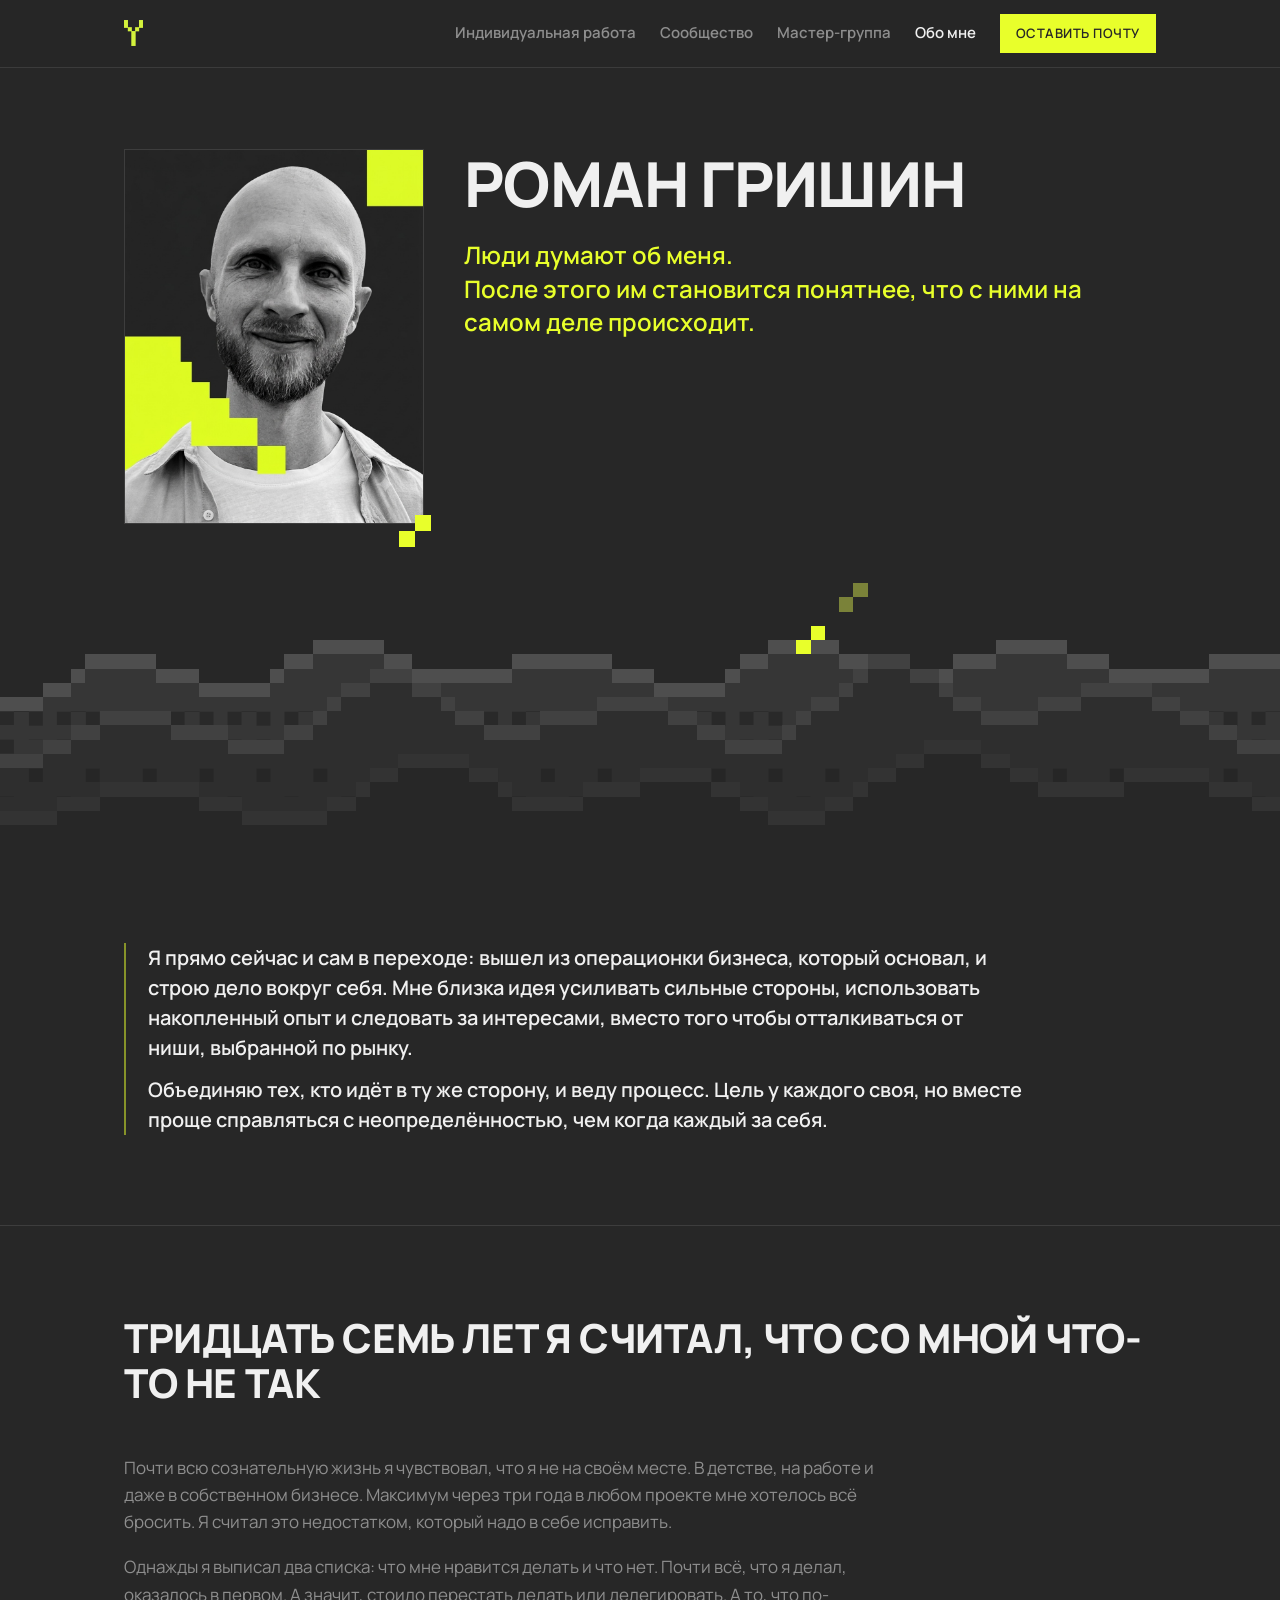
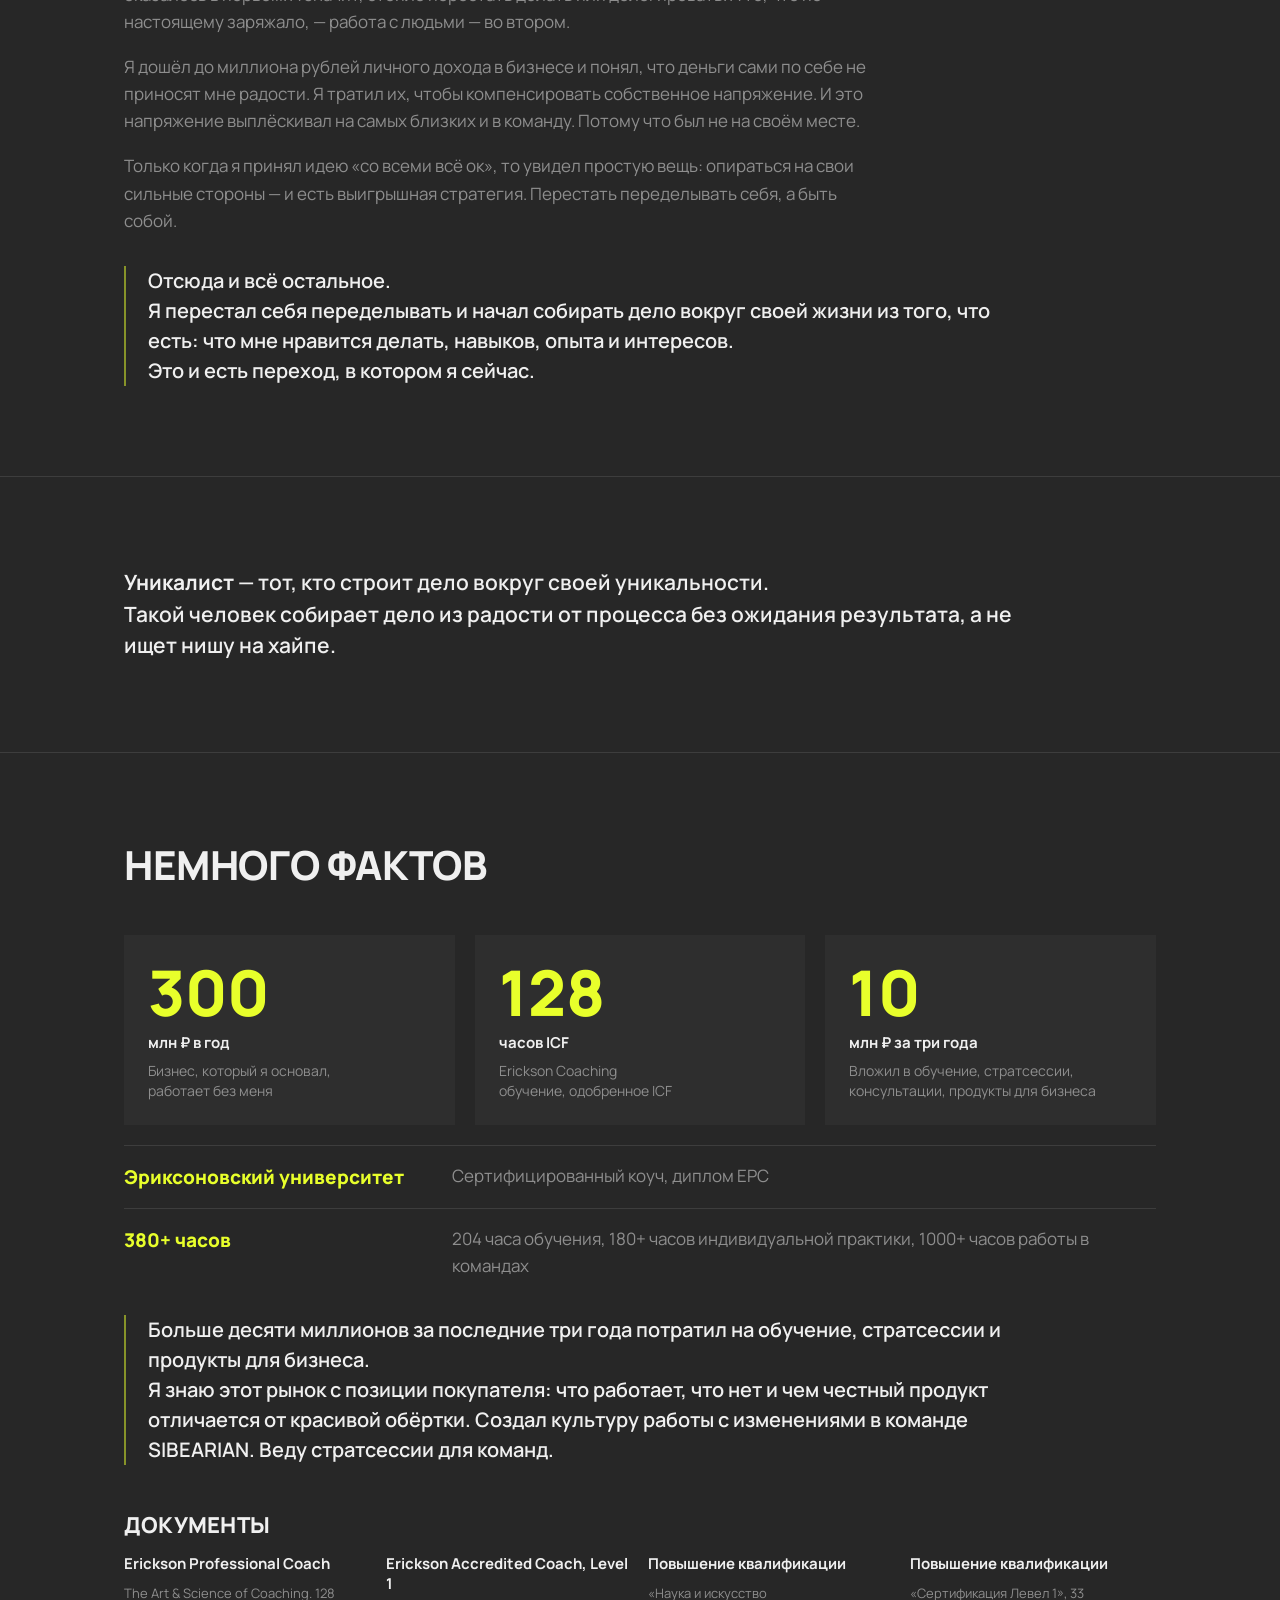
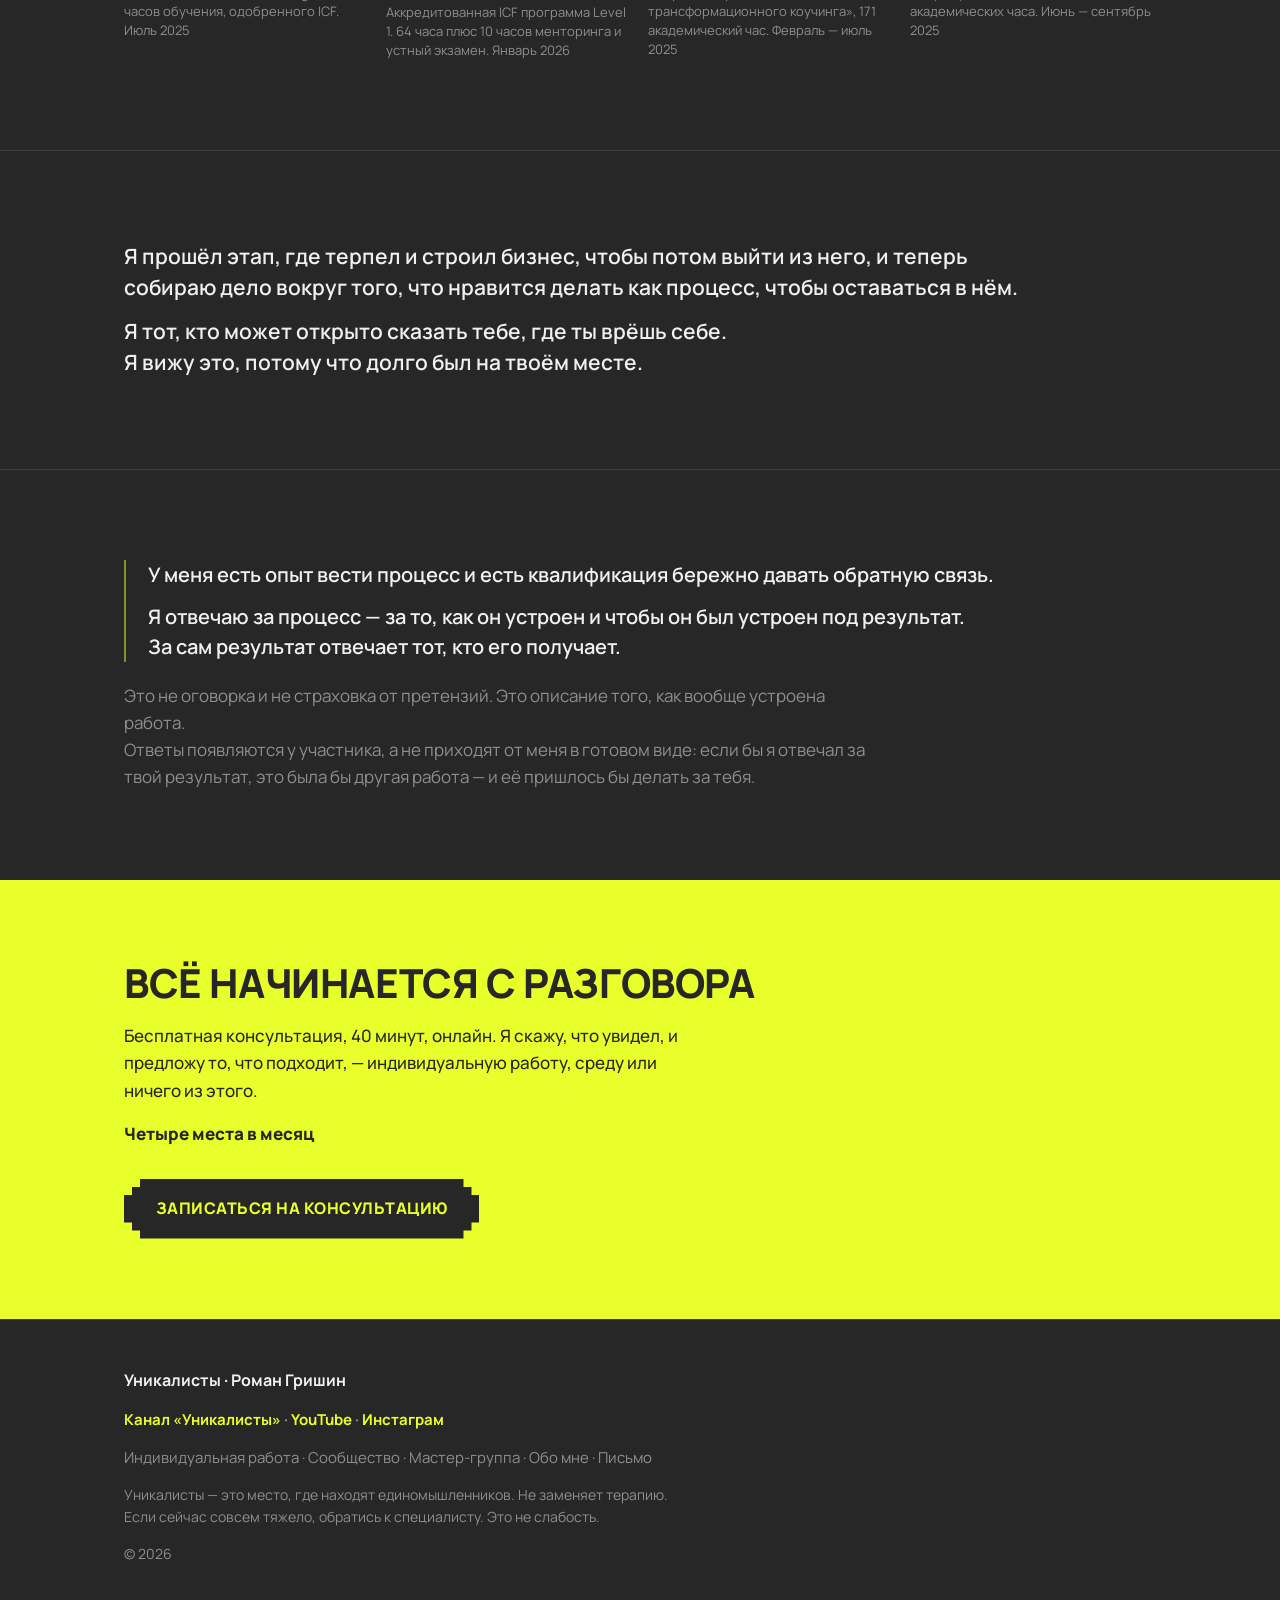
==== commit b098b57a: "Единая система компонентов на всех страницах - Главная: «Создаёт дело жизни…» — h2 того же уровня, ч" ====
--- a/about.html
+++ b/about.html
@@ -83,13 +83,13 @@
       <div class="section-head">
         <h2>Тридцать семь лет я считал, что со мной что-то не так</h2>
       </div>
-      <div class="stack muted" style="max-width: 820px;">
+      <div class="stack muted measure">
         <p>Почти всю сознательную жизнь я чувствовал, что я не на своём месте. В детстве, на работе и даже в собственном бизнесе. Максимум через три года в любом проекте мне хотелось всё бросить. Я считал это недостатком, который надо в себе исправить.</p>
         <p>Однажды я выписал два списка: что мне нравится делать и что нет. Почти всё, что я делал, оказалось в первом. А значит, стоило перестать делать или делегировать. А то, что по-настоящему заряжало, — работа с людьми — во втором.</p>
         <p>Я дошёл до миллиона рублей личного дохода в бизнесе и понял, что деньги сами по себе не приносят мне радости. Я тратил их, чтобы компенсировать собственное напряжение. И это напряжение выплёскивал на самых близких и в команду. Потому что был не на своём месте.</p>
         <p>Только когда я принял идею «со всеми всё ок», то увидел простую вещь: опираться на свои сильные стороны — и есть выигрышная стратегия. Перестать переделывать себя, а быть собой.</p>
       </div>
-      <div class="pull" style="margin-top: 28px;">
+      <div class="pull mt-l">
         <p>Отсюда и всё остальное.<br>Я перестал себя переделывать и начал собирать дело вокруг своей жизни из того, что есть: что мне нравится делать, навыков, опыта и интересов.<br>Это и есть переход, в котором я сейчас.</p>
       </div>
     </div>
@@ -98,7 +98,7 @@
   <!-- ── Кто такой уникалист ── -->
   <section class="section">
     <div class="wrap">
-      <p class="say" style="font-size: clamp(19px, 2vw, 24px);"><strong>Уникалист</strong> — тот, кто строит дело вокруг своей уникальности.<br>Такой человек собирает дело из радости от процесса без ожидания результата, а не ищет нишу на хайпе.</p>
+      <p class="say"><strong>Уникалист</strong> — тот, кто строит дело вокруг своей уникальности.<br>Такой человек собирает дело из радости от процесса без ожидания результата, а не ищет нишу на хайпе.</p>
     </div>
   </section>
 
@@ -117,11 +117,11 @@
         <div class="fact-row"><b>Эриксоновский университет</b><span>Сертифицированный коуч, диплом EPC</span></div>
         <div class="fact-row"><b>380+ часов</b><span>204 часа обучения, 180+ часов индивидуальной практики, 1000+ часов работы в командах</span></div>
       </div>
-      <div class="pull" style="margin-top: 20px; font-size: 19px;">
+      <div class="pull mt-m">
         <p>Больше десяти миллионов за последние три года потратил на обучение, стратсессии и продукты для бизнеса.<br>Я знаю этот рынок с позиции покупателя: что работает, что нет и чем честный продукт отличается от красивой обёртки. Создал культуру работы с изменениями в команде SIBEARIAN. Веду стратсессии для команд.</p>
       </div>
 
-      <h3 style="font-size: 22px; margin: 44px 0 16px;">Документы</h3>
+      <h3 class="h-sm mt-xl">Документы</h3>
       <div class="docs">
         <div>
           <h4>Erickson Professional Coach</h4>
@@ -160,17 +160,19 @@
         <p>У меня есть опыт вести процесс и есть квалификация бережно давать обратную связь.</p>
         <p>Я отвечаю за процесс — за то, как он устроен и чтобы он был устроен под результат.<br>За сам результат отвечает тот, кто его получает.</p>
       </div>
-      <div class="stack muted" style="max-width: 900px; margin-top: 18px;">
+      <div class="stack muted measure mt-m">
         <p>Это не оговорка и не страховка от претензий. Это описание того, как вообще устроена работа.<br>Ответы появляются у участника, а не приходят от меня в готовом виде: если бы я отвечал за твой результат, это была бы другая работа — и её пришлось бы делать за тебя.</p>
       </div>
     </div>
   </section>
 
-  <!-- ── Действие ── -->
-  <section class="section action">
+  <!-- ── Финальный CTA ── -->
+  <section class="final">
     <div class="wrap">
-      <a class="btn" href="consultation.html">Бесплатная консультация</a>
-      <p class="muted" style="font-size: 14px;">Четыре места в месяц</p>
+      <h2>Всё начинается с разговора</h2>
+      <p>Бесплатная консультация, 40 минут, онлайн. Я скажу, что увидел, и предложу то, что подходит, — индивидуальную работу, среду или ничего из этого.</p>
+      <p class="final-meta">Четыре места в месяц</p>
+      <a class="btn" href="consultation.html">Записаться на консультацию</a>
     </div>
   </section>
 
@@ -179,6 +181,7 @@
       <p class="footer-brand">Уникалисты · Роман Гришин</p>
       <p class="footer-media"><a href="https://t.me/unicalist" target="_blank" rel="noopener">Канал «Уникалисты»</a> · <a href="https://www.youtube.com/@unicalist" target="_blank" rel="noopener">YouTube</a> · <a href="https://www.instagram.com/rmgrishin/" target="_blank" rel="noopener">Инстаграм</a></p>
       <p class="footer-nav"><a href="individual.html">Индивидуальная работа</a> · <a href="community.html">Сообщество</a> · <a href="master-group.html">Мастер-группа</a> · <a href="about.html">Обо мне</a> · <a href="email.html">Письмо</a></p>
+      <p class="disclaimer">Уникалисты — это место, где находят единомышленников. Не заменяет терапию.<br>Если сейчас совсем тяжело, обратись к специалисту. Это не слабость.</p>
       <p>© 2026</p>
     </div>
   </footer>
--- a/styles.css
+++ b/styles.css
@@ -90,13 +90,6 @@
   height: var(--px);
   background: var(--lime);
 }
-
-.chip--ghost {
-  background: transparent;
-  color: var(--gray);
-  border: 1px solid var(--border);
-}
-.chip--ghost::after { display: none; }
 
 /* ── Кнопки ── */
 
@@ -254,7 +247,6 @@
 
 .grid--2 { grid-template-columns: repeat(2, 1fr); }
 .grid--3 { grid-template-columns: repeat(3, 1fr); }
-.grid--4 { grid-template-columns: repeat(4, 1fr); }
 
 .card {
   background: var(--charcoal-2);
@@ -352,63 +344,6 @@
   font-size: 15px;
 }
 .back:hover { color: var(--light); }
-
-/* ── Кейс-история ── */
-
-.story {
-  display: grid;
-  grid-template-columns: 240px 1fr;
-  gap: clamp(28px, 4vw, 56px);
-  align-items: start;
-}
-
-.story-side {
-  position: sticky;
-  top: 96px;
-  border-left: 4px solid var(--lime);
-  padding-left: 20px;
-}
-
-.story-fact + .story-fact {
-  margin-top: 26px;
-  padding-top: 26px;
-  border-top: 1px solid var(--border);
-}
-
-.story-fact p { color: var(--gray); font-size: 15px; }
-.story-fact .fact-n { margin-bottom: 8px; }
-
-.story-body p { color: var(--gray); margin-bottom: 16px; }
-.story-body a { color: var(--lime); }
-
-.story-lead {
-  color: var(--light) !important;
-  font-size: clamp(18px, 2vw, 21px);
-}
-
-.story-h {
-  margin-top: 36px;
-  margin-bottom: 14px;
-  color: var(--light);
-}
-
-.story-out {
-  margin-top: 36px;
-  padding: 26px;
-  background: var(--charcoal-2);
-  border: 1px solid var(--border);
-}
-
-.story-out h3 { margin-bottom: 16px; }
-.story-out p:last-child { margin-bottom: 0; }
-.story-out strong { color: var(--light); font-weight: 800; }
-
-.story-note {
-  margin-top: 28px;
-  padding-top: 16px;
-  border-top: 1px solid var(--border);
-  font-size: 14px;
-}
 
 /* ── Блок «обо мне» ── */
 
@@ -462,66 +397,6 @@
 
 .about-text p:last-of-type { color: var(--light); }
 
-.about-socials {
-  display: flex;
-  gap: 12px;
-  flex-wrap: wrap;
-  margin-top: 26px;
-}
-
-.about-socials a {
-  display: inline-flex;
-  align-items: center;
-  gap: 10px;
-  min-height: 44px;
-  padding: 10px 16px;
-  border: 1px solid var(--gray);
-  color: var(--light);
-  text-decoration: none;
-  font-size: 15px;
-  font-weight: 600;
-  transition: border-color 0.2s ease, color 0.2s ease;
-}
-
-.about-socials a:hover {
-  border-color: var(--lime);
-  color: var(--lime);
-}
-
-.about-socials svg { width: 20px; height: 20px; }
-
-/* ── Полоса «без обещаний» ── */
-
-.no-promises {
-  display: grid;
-  grid-template-columns: repeat(4, 1fr);
-  gap: 20px;
-  margin-top: 48px;
-  padding-top: 40px;
-  border-top: 1px solid var(--border);
-}
-
-/* та же полоса, но под собственным заголовком секции */
-.no-promises--flush {
-  margin-top: 0;
-  padding-top: 0;
-  border-top: none;
-}
-
-.no-promises p strong {
-  display: block;
-  color: var(--light);
-  text-transform: uppercase;
-  font-size: 14px;
-  letter-spacing: 0.04em;
-  margin-bottom: 6px;
-}
-
-.no-promises p {
-  color: var(--gray);
-  font-size: 15px;
-}
-
 /* ── Побег: список дней ── */
 
 .list-plain {
@@ -589,15 +464,6 @@
   max-width: 640px;
   margin-bottom: 24px;
 }
-
-.footer-row {
-  display: flex;
-  align-items: center;
-  gap: 16px;
-  flex-wrap: wrap;
-}
-
-.footer-row img { height: 20px; width: auto; opacity: 0.7; }
 
 /* ── Страница email ── */
 
@@ -652,14 +518,6 @@
 
 .email-success p { color: var(--light); }
 
-/* ── Страница «Как со мной можно поработать» ──
-   Тот же charcoal + лайм + Manrope. Горы, туман и знаки перерисованы
-   по пиксельной сетке --px, поэтому у всех SVG shape-rendering: crispEdges. */
-
-.hl { color: var(--lime); }
-
-.page-about h2 .hl { color: var(--lime); }
-
 /* Шапка */
 
 /* Сцена рисуется во всю ширину окна и держит собственную пропорцию 1440×320,
@@ -687,43 +545,6 @@
 .about-hero h1 { max-width: 900px; margin-bottom: 22px; }
 
 .about-hero .lead { margin-bottom: 32px; }
-
-.about-hero__sig {
-  color: var(--gray);
-  text-transform: uppercase;
-  font-size: 13px;
-  font-weight: 600;
-  letter-spacing: 0.06em;
-}
-
-/* Две колонки текста */
-
-.col2 {
-  display: grid;
-  grid-template-columns: repeat(2, 1fr);
-  gap: 24px clamp(24px, 4vw, 56px);
-}
-
-.col2 p { color: var(--gray); margin-bottom: 14px; }
-.col2 p:last-child { margin-bottom: 0; }
-
-.col2--ruled {
-  margin-top: clamp(36px, 6vh, 56px);
-  padding-top: 32px;
-  border-top: 1px solid var(--border);
-}
-
-.col2--ruled h3 { margin-bottom: 12px; }
-
-/* Знаки у трёх карточек */
-
-.mark {
-  display: block;
-  width: 56px;
-  height: 56px;
-  margin-bottom: 20px;
-  color: var(--gray);
-}
 
 .page-about .card h3 span {
   display: block;
@@ -734,133 +555,6 @@
   color: var(--gray);
   margin-top: 6px;
 }
-
-/* Схема «взгляд с горы» */
-
-.view {
-  display: grid;
-  grid-template-columns: 1fr 1fr;
-  gap: clamp(24px, 4vw, 56px);
-  align-items: center;
-}
-
-.view-text p { margin-bottom: 16px; }
-.view-text p:last-child { margin-bottom: 0; color: var(--gray); }
-.view-text strong { color: var(--lime); font-weight: 800; }
-
-.view-fig { margin: 0; }
-.view-fig svg { width: 100%; height: auto; display: block; color: var(--gray); }
-
-.view-lbl {
-  fill: var(--gray);
-  font-family: "Manrope", sans-serif;
-  font-size: 13px;
-  font-weight: 600;
-  letter-spacing: 0.02em;
-}
-
-/* Факты */
-
-.facts {
-  display: grid;
-  grid-template-columns: repeat(auto-fit, minmax(170px, 1fr));
-  gap: 36px clamp(20px, 2.6vw, 40px);
-}
-
-.fact-n {
-  display: block;
-  font-weight: 800;
-  font-size: clamp(26px, 2.5vw, 32px);
-  line-height: 1;
-  letter-spacing: -0.02em;
-  margin-bottom: 14px;
-}
-
-.fact .card-num { display: block; margin-bottom: 8px; }
-.fact p { color: var(--gray); font-size: 15px; }
-
-.facts-foot {
-  margin-top: clamp(32px, 5vh, 48px);
-  padding-top: 24px;
-  border-top: 1px solid var(--border);
-  max-width: 720px;
-}
-
-/* Мой главный кейс */
-
-.case {
-  display: grid;
-  grid-template-columns: 300px 1fr;
-  gap: clamp(24px, 4vw, 56px);
-  align-items: start;
-}
-
-.case-head .card-num { display: block; }
-.case h2 { font-size: clamp(46px, 7vw, 88px); line-height: 0.92; }
-.case-text p { color: var(--gray); margin-bottom: 16px; }
-.case-text p:first-child { color: var(--light); }
-
-.case-note {
-  margin-top: 28px !important;
-  padding-top: 16px;
-  border-top: 1px solid var(--border);
-  font-size: 14px;
-}
-
-/* Кому по пути */
-
-.fit {
-  display: grid;
-  grid-template-columns: repeat(2, 1fr);
-  gap: 0 clamp(20px, 4vw, 64px);
-}
-
-.fit-h {
-  padding-bottom: 16px;
-  border-bottom: 1px solid var(--border);
-}
-
-.fit-h--no { color: var(--gray); }
-
-.fit-i {
-  display: flex;
-  gap: 14px;
-  align-items: flex-start;
-  padding: 18px 0;
-  border-bottom: 1px solid var(--border);
-  font-size: 16px;
-}
-
-.fit-i svg { flex: none; width: 14px; height: 14px; margin-top: 6px; }
-.fit-i--yes svg { color: var(--lime); }
-.fit-i--no { color: var(--gray); }
-.fit-i--no svg { color: var(--gray); }
-
-/* Приглашение */
-
-/* Гряда на горизонте: пропорция 1440×160 — высота 11.11vw. */
-.invite {
-  position: relative;
-  overflow: hidden;
-  border-top: 1px solid var(--border);
-  padding: clamp(72px, 11vh, 132px) 0 calc(11.11vw + clamp(40px, 6vh, 72px));
-}
-
-.invite__horizon {
-  position: absolute;
-  left: 0;
-  right: 0;
-  bottom: 0;
-  pointer-events: none;
-}
-
-.invite__horizon svg { width: 100%; height: auto; display: block; }
-
-.invite .wrap { position: relative; z-index: 1; }
-.invite h2 { margin-bottom: 20px; }
-.invite h2 .ln { display: inline; }
-@media (min-width: 720px) { .invite h2 .ln { display: block; } }
-.invite .lead { margin-bottom: 36px; }
 
 /* Ссылка «Подробнее обо мне» в блоке на главной */
 
@@ -967,59 +661,15 @@
 
 /* ── Адаптив ── */
 
-/* Десктоп: раскладка секций, разбитых на mob-screen */
-@media (min-width: 641px) {
-  #escape .wrap {
-    display: grid;
-    grid-template-columns: 1fr 1fr;
-    gap: 0 20px;
-    grid-template-areas:
-      "head head"
-      "list notfor"
-      "cta cta";
-  }
-  #escape .mob-screen { display: contents; }
-  #escape .section-head { grid-area: head; }
-  #escape .list-plain { grid-area: list; }
-  #escape .not-for { grid-area: notfor; }
-  #escape .cta-row { grid-area: cta; }
-  #crew .mob-screen + .mob-screen { margin-top: 32px; }
-}
-
 @media (max-width: 900px) {
-  .grid--4 { grid-template-columns: repeat(2, 1fr); }
   .grid--3 { grid-template-columns: 1fr; }
-  .no-promises { grid-template-columns: repeat(2, 1fr); }
   .about { grid-template-columns: 1fr; gap: 28px; }
   .about-photo { max-width: 320px; }
-
-  /* about.html */
-  .view { grid-template-columns: 1fr; }
-  .view-fig { max-width: 520px; margin-top: 8px; }
-  .case { grid-template-columns: 1fr; }
-
-  /* кейс-история: цифры уходят наверх в строку */
-  .story { grid-template-columns: 1fr; }
-  .story-side {
-    position: static;
-    display: grid;
-    grid-template-columns: repeat(3, 1fr);
-    gap: 20px;
-    border-left: none;
-    border-top: 4px solid var(--lime);
-    padding-left: 0;
-    padding-top: 20px;
-  }
-  .story-fact + .story-fact {
-    margin-top: 0;
-    padding-top: 0;
-    border-top: none;
-  }
 }
 
 @media (max-width: 640px) {
   body { font-size: 16px; }
-  .grid--2, .grid--4, .no-promises { grid-template-columns: 1fr; }
+  .grid--2 { grid-template-columns: 1fr; }
   .grid { gap: 14px; }
   .pixel-stairs { display: none; }
 
@@ -1051,23 +701,7 @@
 
   .snap .hero > .wrap, .snap .section > .wrap, .snap .final > .wrap { width: 100%; }
 
-  /* секция из нескольких слайдов: экраном становится каждый .mob-screen */
-  .snap .section--multi {
-    display: block;
-    min-height: 0;
-    scroll-snap-align: none;
-    padding-top: 0;
-    padding-bottom: 0;
-  }
-
-  .snap .mob-screen {
-    min-height: calc(100dvh - 55px);
-    display: flex;
-    flex-direction: column;
-    justify-content: center;
-    scroll-snap-align: start;
-    padding: 24px 0;
-  }
+  
 
   /* компактнее, чтобы блок умещался в экран */
   .hero-wordmark { width: 72vw; margin-bottom: 28px; }
@@ -1086,34 +720,12 @@
   .about { padding: 20px; gap: 18px; margin-top: 32px; }
   .about-photo { max-width: 170px; }
   .about-text p { font-size: 15px; margin-bottom: 10px; }
-  .about-socials { margin-top: 18px; }
-  .about-socials a { padding: 9px 12px; font-size: 14px; }
   .list-plain li { padding: 13px 0; font-size: 15px; }
-  .no-promises { margin-top: 28px; padding-top: 24px; gap: 14px; }
 
   /* страницы продуктов */
   .prod-hero .back { margin-bottom: 24px; }
-  .story-side { grid-template-columns: 1fr 1fr; }
-  .story-lead { font-size: 17px; }
-  .story-out { padding: 20px; }
   .card-go { margin-top: 16px; }
-
-  /* about.html: обычный поток, без скролл-снапа */
-  .col2 { grid-template-columns: 1fr; }
-  .mark { width: 48px; height: 48px; margin-bottom: 16px; }
-  .facts { gap: 28px; }
-  .case-head { margin-bottom: 20px; }
-  .fit { grid-template-columns: 1fr; }
-  .fit-h { order: 1; }
-  .fit-i--yes { order: 2; }
-  .fit-h--no { order: 3; margin-top: clamp(32px, 6vh, 48px); }
-  .fit-i--no { order: 4; }
-  .fit-i { font-size: 15px; padding: 15px 0; }
-  /* подписи на схеме заданы в единицах SVG — увеличиваем,
-     чтобы после масштабирования они остались читаемыми */
-  .view-lbl { font-size: 19px; }
-  .invite { padding-bottom: clamp(130px, 22vh, 190px); }
-  .invite__horizon { height: clamp(100px, 18vh, 150px); }
+  
 }
 
 @media (prefers-reduced-motion: reduce) {
@@ -1177,44 +789,6 @@
 .quote p { color: var(--light); font-size: 16px; margin-bottom: 14px; }
 .quote cite { color: var(--gray); font-style: normal; font-size: 14px; font-weight: 700; }
 
-/* ── Форма (заявка/консультация) ── */
-
-.app-form {
-  display: grid;
-  gap: 24px;
-  max-width: 640px;
-  margin-top: 40px;
-}
-
-.field label {
-  display: block;
-  color: var(--gray);
-  text-transform: uppercase;
-  font-size: 13px;
-  font-weight: 800;
-  letter-spacing: 0.06em;
-  margin-bottom: 10px;
-}
-
-.field input[type="text"],
-.field textarea {
-  width: 100%;
-  background: var(--charcoal-2);
-  border: 1px solid var(--gray);
-  color: var(--light);
-  font-family: inherit;
-  font-size: 16px;
-  padding: 14px 16px;
-}
-
-.field textarea { resize: vertical; min-height: 100px; }
-
-.field input:focus, .field textarea:focus {
-  outline: 2px solid var(--lime);
-  outline-offset: 0;
-  border-color: transparent;
-}
-
 .app-questions {
   display: grid;
   gap: 4px;
@@ -1238,7 +812,6 @@
 
 blockquote.quote { margin: 0; }
 .quote cite { display: block; }
-.quote-photo { display: block; width: 100%; height: auto; margin-bottom: 20px; }
 
 /* ── Главная: слоган, боли, этапы перехода ── */
 
@@ -1250,8 +823,6 @@
   letter-spacing: 0.04em;
   margin-bottom: 40px;
 }
-
-.hero-sub { margin-bottom: 20px; }
 
 .hero-list { max-width: 760px; margin-top: 12px; }
 
@@ -1267,12 +838,6 @@
 }
 
 .stages span { color: var(--lime); padding: 0 6px; }
-
-/* ── Ссылки в подвале ── */
-
-.footer-links { margin-bottom: 20px; }
-.footer-links a { color: var(--gray); text-decoration: none; }
-.footer-links a:hover { color: var(--light); }
 
 @media (max-width: 640px) {
   .terms-row { grid-template-columns: 1fr; gap: 6px; }
@@ -1332,12 +897,24 @@
 .scheme--wide { max-width: 720px; }
 .scheme--sq { max-width: 200px; }
 
-/* статус в карточке формата */
+/* статус в карточке формата: пиксель-маркер, как в списках */
 .card-status {
-  color: #ff8754;
+  display: flex;
+  align-items: center;
+  gap: 10px;
+  margin-top: 14px;
+  color: var(--light);
   font-weight: 700;
   font-size: 14px;
-  margin-top: 10px;
+  text-transform: uppercase;
+  letter-spacing: 0.04em;
+}
+.card-status::before {
+  content: "";
+  flex: none;
+  width: var(--px);
+  height: var(--px);
+  background: var(--olive);
 }
 
 /* цены строками: срок · цена · в месяц */
@@ -1407,7 +984,6 @@
 }
 
 .stack > * + * { margin-top: 18px; }
-.action p { margin-top: 18px; }
 
 /* ── Подвал по макету ── */
 
@@ -1480,3 +1056,361 @@
 }
 .lead-link { color: inherit; text-decoration: none; border-bottom: 1px solid rgba(232, 255, 43, 0.5); }
 .lead-link:hover { color: var(--lime); }
+.row-link { color: var(--lime); font-weight: 700; text-decoration: none; }
+.row-link:hover { text-decoration: underline; }
+
+/* Главная: плотный список болей — без разделителей, в две колонки на десктопе */
+.hero .lead:has(+ .hero-list) { margin-bottom: 0; }
+.hero-list {
+  max-width: 1080px;
+  margin-top: 16px;
+  columns: 2;
+  column-gap: 40px;
+}
+.hero-list li { break-inside: avoid; }
+.hero-list li {
+  padding: 5px 0;
+  border-bottom: none;
+  gap: 12px;
+  font-size: 16px;
+  line-height: 1.45;
+}
+.hero-list .marker { margin-top: 8px; }
+
+@media (max-width: 640px) {
+  .hero-list { columns: 1; }
+  .hero-list li { padding: 4px 0; font-size: 15px; }
+}
+
+.uhero {
+  --mono: ui-monospace, "SFMono-Regular", Menlo, Consolas, monospace;
+  position: relative;
+  display: flex;
+  flex-direction: column;
+  min-height: calc(100svh - 55px);
+  overflow: hidden;
+  background:
+    radial-gradient(ellipse 70% 60% at 28% 55%, rgba(122, 130, 57, 0.08), transparent 70%),
+    var(--charcoal);
+  border-bottom: 1px solid var(--border);
+}
+
+.uhero-canvas {
+  position: absolute;
+  inset: 0;
+  width: 100%;
+  height: 100%;
+  display: block;
+}
+
+/* уголки-лесенки: L из пикселей 8px */
+.uhero-corner {
+  position: absolute;
+  z-index: 2;
+  width: calc(var(--px) * 3);
+  height: calc(var(--px) * 3);
+  background:
+    linear-gradient(var(--gray), var(--gray)) 0 0 / 100% var(--px) no-repeat,
+    linear-gradient(var(--gray), var(--gray)) 0 0 / var(--px) 100% no-repeat;
+  opacity: 0.45;
+  pointer-events: none;
+}
+.uhero-corner--tl { top: 0; left: 0; }
+.uhero-corner--tr { top: 0; right: 0; transform: scaleX(-1); }
+.uhero-corner--bl { bottom: 0; left: 0; transform: scaleY(-1); }
+.uhero-corner--br { bottom: 0; right: 0; transform: scale(-1, -1); }
+
+/* технические полосы сверху и снизу */
+.uhero-bar {
+  position: relative;
+  z-index: 2;
+  font-family: var(--mono);
+  font-size: 11px;
+  letter-spacing: 0.08em;
+  text-transform: uppercase;
+  color: var(--gray);
+}
+.uhero-bar--top { border-bottom: 1px solid var(--border); }
+.uhero-bar--bottom {
+  border-top: 1px solid var(--border);
+  background: rgba(39, 39, 39, 0.6);
+  backdrop-filter: blur(6px);
+}
+
+.uhero-bar-in {
+  display: flex;
+  align-items: center;
+  gap: 14px;
+  max-width: var(--maxw);
+  margin: 0 auto;
+  padding: 12px 24px;
+}
+
+.uhero-bar-r {
+  margin-left: auto;
+  display: flex;
+  align-items: center;
+  gap: 12px;
+  white-space: nowrap;
+}
+
+.uhero-sep { width: 1px; height: 12px; background: var(--gray); opacity: 0.5; }
+
+.uhero-dot {
+  display: inline-block;
+  width: 4px;
+  height: 4px;
+  background: var(--gray);
+  opacity: 0.6;
+}
+
+/* основная часть: слева сцена, справа текст */
+.uhero-body {
+  position: relative;
+  z-index: 1;
+  flex: 1;
+  display: grid;
+  grid-template-columns: 1fr 1fr;
+  gap: 48px;
+  align-items: center;
+  width: 100%;
+  max-width: var(--maxw);
+  margin: 0 auto;
+  padding: 48px 24px;
+}
+
+.uhero-art { align-self: stretch; min-height: 420px; }
+
+.uhero-text { max-width: 520px; }
+
+.uhero-rule {
+  display: flex;
+  align-items: center;
+  gap: 10px;
+  margin-bottom: 20px;
+  font-family: var(--mono);
+  font-size: 11px;
+  letter-spacing: 0.08em;
+  text-transform: uppercase;
+  color: var(--gray);
+}
+.uhero-rule em { font-style: normal; }
+.uhero-rule span { flex: 1; height: 1px; background: var(--gray); opacity: 0.4; }
+.uhero-rule > span:first-child { flex: 0 0 32px; }
+.uhero-rule--foot { margin: 36px 0 0; font-size: 10px; }
+
+.uhero-title {
+  font-size: clamp(36px, 4.6vw, 58px);
+  letter-spacing: 0.01em;
+  line-height: 1.02;
+}
+.uhero-title span {
+  display: block;
+  margin-top: 12px;
+  font-size: 0.46em;
+  line-height: 1.2;
+  letter-spacing: 0.04em;
+  color: var(--gray);
+}
+
+/* ряд серых пикселей, один из которых — лаймовый */
+.uhero-pixels {
+  position: relative;
+  width: 236px;
+  height: 4px;
+  margin: 24px 0 22px;
+  background: repeating-linear-gradient(90deg, rgba(142, 142, 142, 0.5) 0 4px, transparent 4px 12px);
+}
+.uhero-pixels::after {
+  content: "";
+  position: absolute;
+  left: 144px;
+  top: -4px;
+  width: 12px;
+  height: 12px;
+  background: var(--lime);
+}
+
+.uhero-lead { font-size: clamp(17px, 1.6vw, 19px); }
+
+.uhero-note {
+  margin-top: 16px;
+  padding-left: 16px;
+  border-left: 2px solid var(--olive);
+  color: var(--gray);
+  font-size: 15px;
+}
+
+.uhero .hero-actions { margin-top: 32px; }
+
+/* этапы перехода в нижней полосе */
+.uhero-stages {
+  display: flex;
+  gap: 10px;
+  margin: 0;
+  padding: 0;
+  list-style: none;
+  white-space: nowrap;
+}
+.uhero-stages li { opacity: 0.45; transition: color 0.3s ease, opacity 0.3s ease; }
+.uhero-stages li + li::before { content: "›"; margin-right: 10px; color: var(--gray); opacity: 0.6; }
+.uhero-stages li.is-done { opacity: 0.9; }
+.uhero-stages li.is-active { opacity: 1; color: var(--lime); }
+
+.uhero-pulse { display: inline-flex; gap: 4px; }
+.uhero-pulse i {
+  width: 4px;
+  height: 4px;
+  background: var(--gray);
+  animation: uhero-pulse 1.2s steps(3) infinite;
+}
+.uhero-pulse i:nth-child(2) { animation-delay: 0.2s; }
+.uhero-pulse i:nth-child(3) { animation-delay: 0.4s; }
+
+@keyframes uhero-pulse {
+  0%, 100% { opacity: 0.25; }
+  50% { opacity: 1; }
+}
+
+@media (max-width: 900px) {
+  .uhero-body {
+    grid-template-columns: 1fr;
+    gap: 8px;
+    align-items: start;
+    padding: 16px 24px 32px;
+  }
+  .uhero-art { min-height: 0; height: clamp(200px, 34vh, 320px); }
+  .uhero-text { max-width: 640px; }
+  .uhero-bar--top .uhero-bar-r { display: none; }
+}
+
+@media (max-width: 640px) {
+  .uhero-body { padding: 8px 16px 24px; }
+  .uhero-bar-in { padding: 10px 16px; font-size: 10px; }
+  .uhero-art { height: clamp(140px, 22vh, 200px); }
+  .uhero-title span { margin-top: 8px; }
+  .uhero-lead { font-size: 16px; }
+  .uhero-pixels { margin: 18px 0 16px; }
+  .uhero-note { font-size: 14px; }
+  .uhero .hero-actions { margin-top: 24px; }
+  .uhero-rule--foot { margin-top: 24px; }
+  /* на телефоне в полосе виден только текущий этап */
+  .uhero-stages li { display: none; }
+  .uhero-stages li.is-active { display: block; }
+  .uhero-stages li::before { display: none; }
+
+  .snap .uhero {
+    scroll-snap-align: start;
+    min-height: calc(100dvh - 55px);
+  }
+}
+
+@media (prefers-reduced-motion: reduce) {
+  .uhero-pulse i { animation: none; opacity: 0.6; }
+  .uhero-stages li { transition: none; }
+}
+
+/* ── Общие утилиты ──
+   Одна шкала отступов и несколько текстовых ролей вместо инлайн-стилей. */
+
+.mt-s { margin-top: 14px; }
+.mt-m { margin-top: 20px; }
+.mt-l { margin-top: 32px; }
+.mt-xl { margin-top: 48px; }
+
+.measure { max-width: 760px; }
+
+.h-sm { font-size: 22px; margin-bottom: 16px; }
+
+/* мелкая приписка: условия, пояснения под кнопкой */
+.note { color: var(--gray); font-size: 14px; }
+
+/* сигнальная строка в шапке страницы: набор, формат */
+.status { color: var(--lime); font-weight: 700; font-size: 19px; }
+
+.stack--tight > * + * { margin-top: 8px; }
+
+.sr-only {
+  position: absolute;
+  width: 1px;
+  height: 1px;
+  overflow: hidden;
+  clip: rect(0 0 0 0);
+  white-space: nowrap;
+}
+
+.card p + p { margin-top: 14px; }
+.card .card-lead { color: var(--light); }
+
+.final .final-meta { font-weight: 800; margin-top: -16px; }
+
+/* email: блоки под формой */
+.email-box .chip { margin-bottom: 20px; }
+.email-block {
+  margin-top: 40px;
+  padding-top: 32px;
+  border-top: 1px solid var(--border);
+}
+.email-block h3 { margin-bottom: 6px; }
+
+/* ── Письмо клуба на главной: компактно, полный текст раскрывается ── */
+
+.letter {
+  display: grid;
+  grid-template-columns: 200px 1fr;
+  gap: 24px;
+  align-items: start;
+  max-width: 760px;
+  margin: 32px 0;
+  padding: 20px;
+  background: var(--charcoal-2);
+  border: 1px solid var(--border);
+  border-left: 4px solid var(--lime);
+}
+
+.letter-photo {
+  width: 100%;
+  height: auto;
+  aspect-ratio: 4 / 3;
+  object-fit: cover;
+}
+
+.letter-from {
+  color: var(--gray);
+  font-size: 13px;
+  font-weight: 700;
+  text-transform: uppercase;
+  letter-spacing: 0.06em;
+  margin-bottom: 10px;
+}
+
+.letter blockquote { margin: 0; }
+.letter blockquote p { color: var(--light); font-size: 16px; }
+.letter-more p { margin-top: 12px; }
+
+.letter-more summary {
+  display: inline-block;
+  margin-top: 12px;
+  color: var(--lime);
+  font-weight: 800;
+  font-size: 14px;
+  text-transform: uppercase;
+  letter-spacing: 0.06em;
+  cursor: pointer;
+  list-style: none;
+}
+.letter-more summary::-webkit-details-marker { display: none; }
+.letter-more summary::after { content: " ↓"; }
+.letter-more[open] summary::after { content: " ↑"; }
+.letter-more summary:hover { text-decoration: underline; }
+/* в раскрытом виде кнопка уезжает под текст */
+.letter-more[open] { display: flex; flex-direction: column; }
+.letter-more[open] summary { order: 1; }
+.letter-close,
+.letter-more[open] .letter-open { display: none; }
+.letter-more[open] .letter-close { display: inline; }
+
+@media (max-width: 640px) {
+  .letter { grid-template-columns: 1fr; gap: 14px; padding: 16px; }
+  .letter-photo { aspect-ratio: 16 / 9; }
+}
